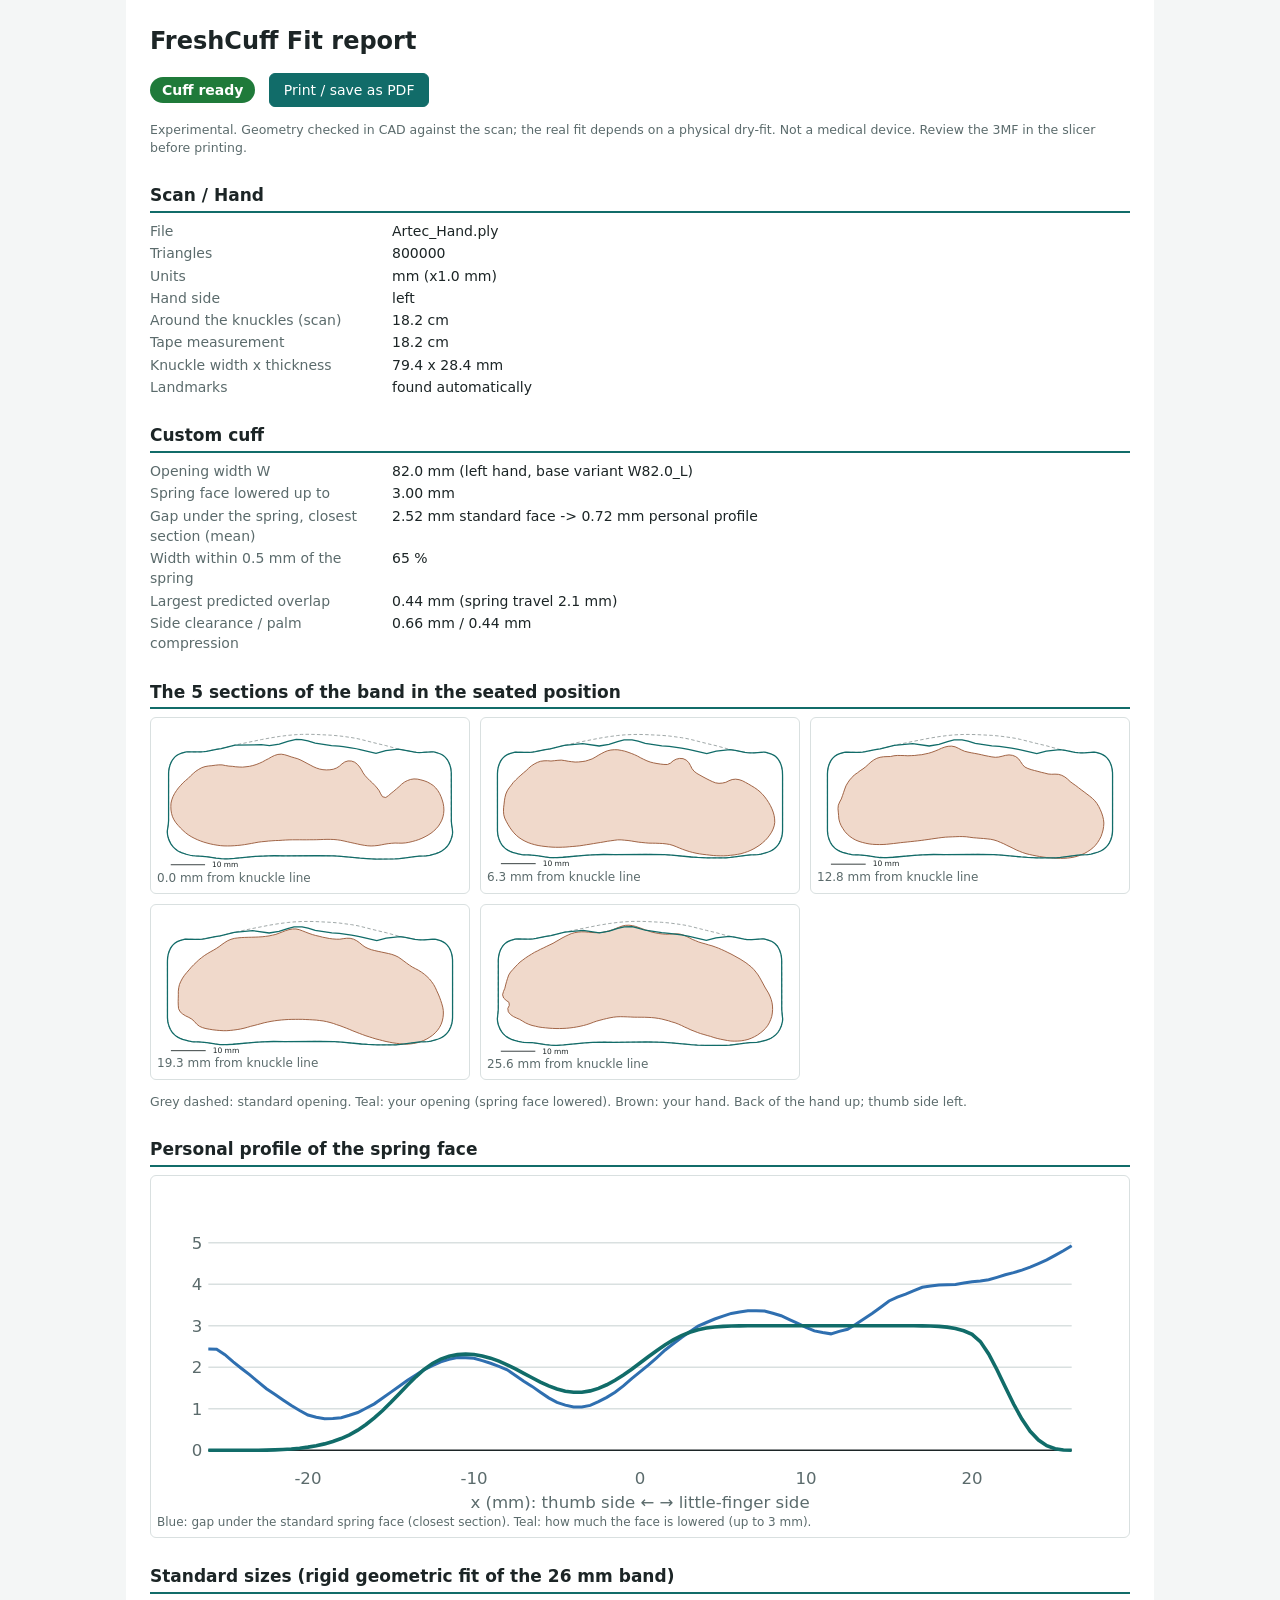
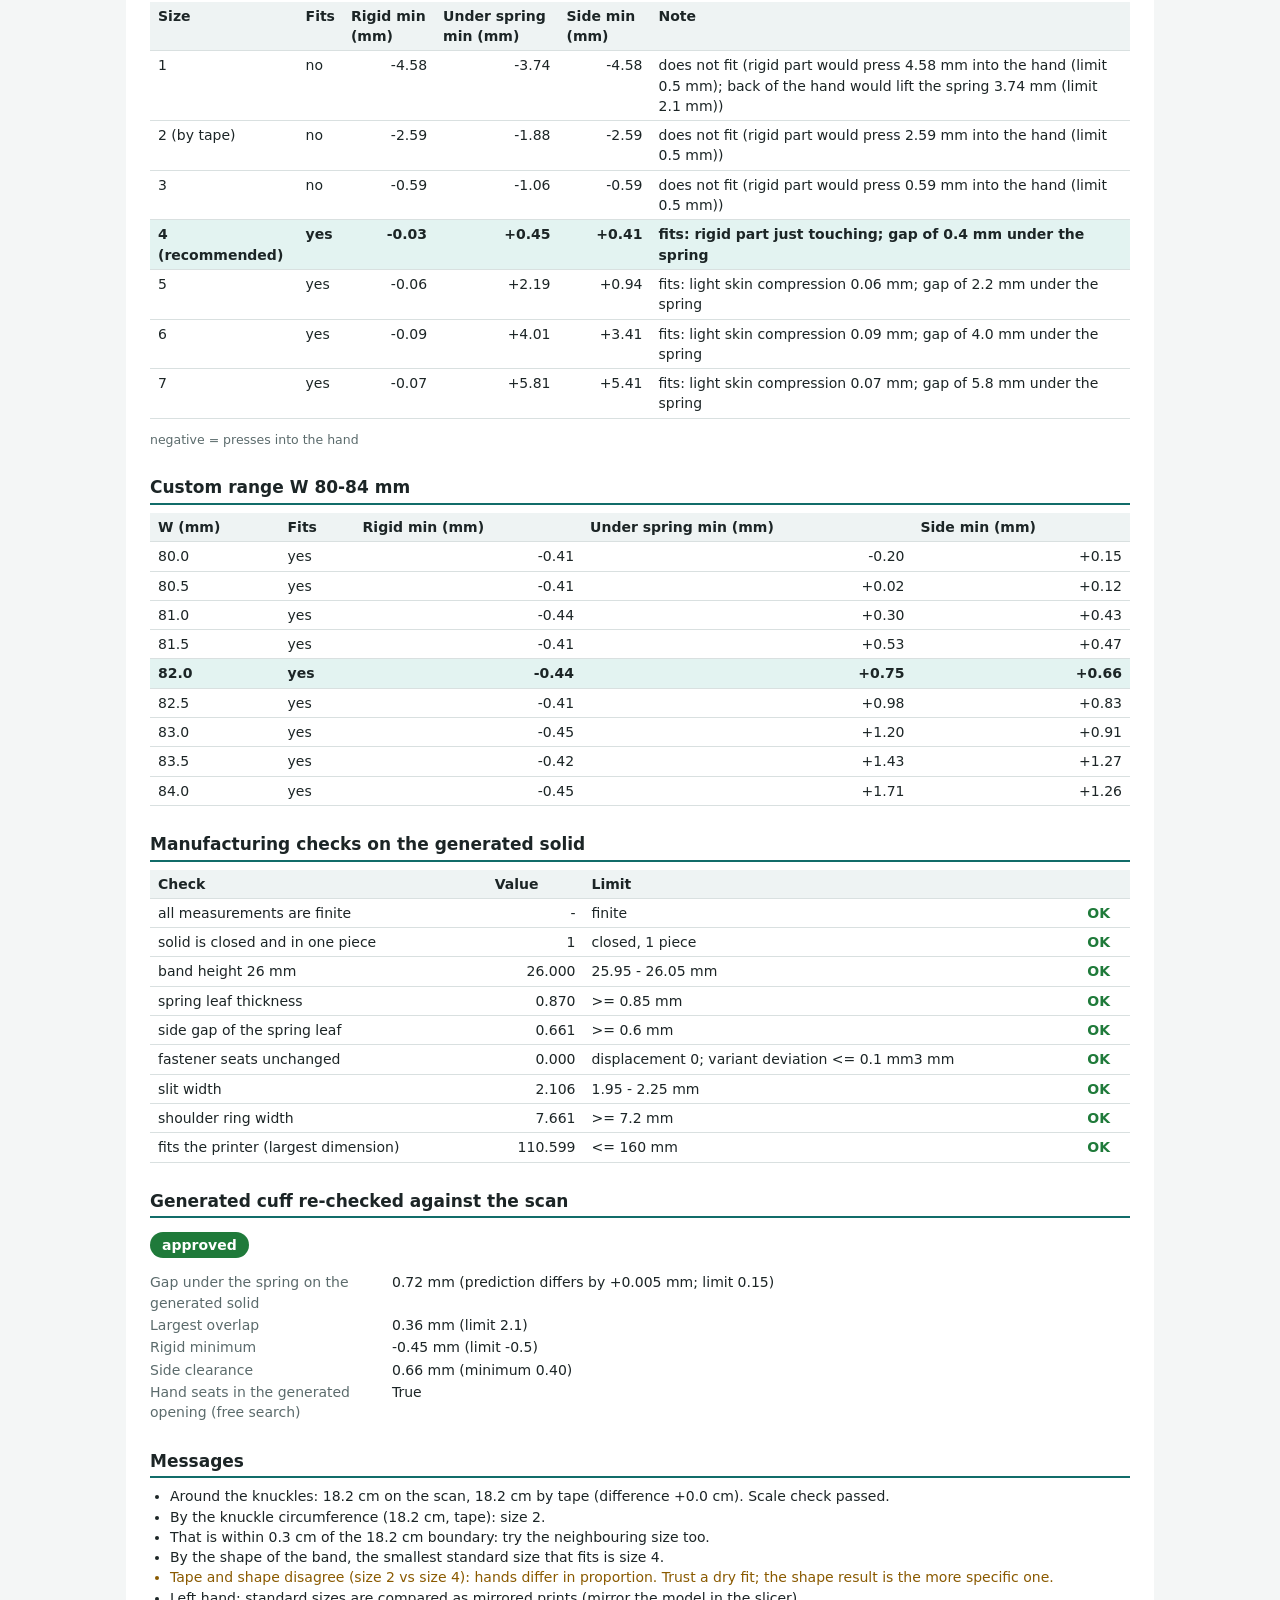
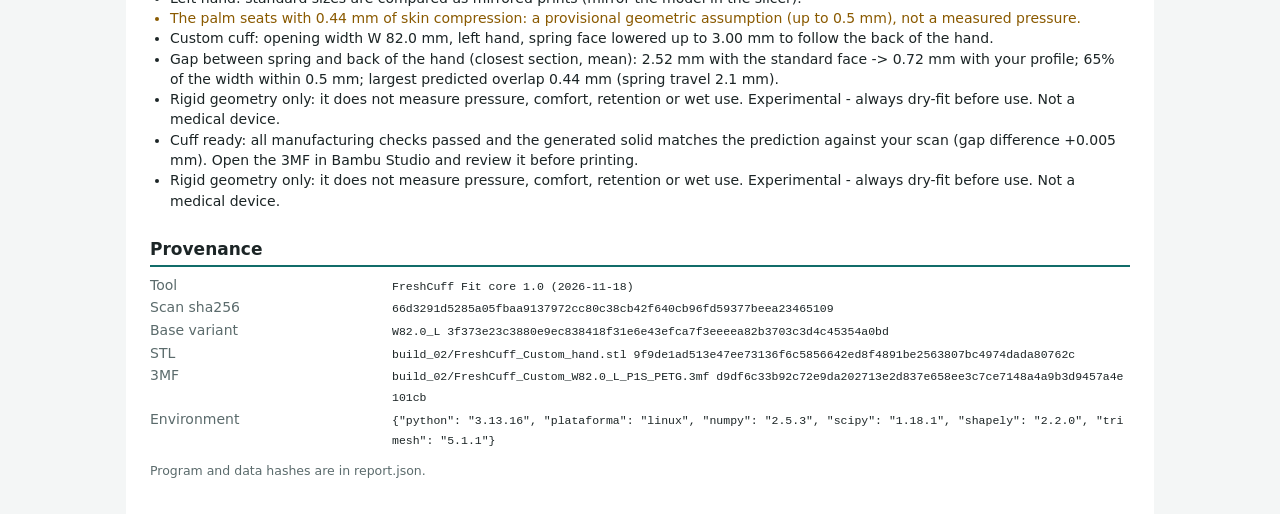
==== tests/fixtures/artec/report.html @ 0eccc677 "FreshCuff Fit: scan-to-custom-cuff web app, core, CAD, docs Co-Authored-By: Claude Opus 5.5 <noreply" ====
<!doctype html><html lang="en"><head><meta charset="utf-8"><meta name="viewport" content="width=device-width,initial-scale=1"><title>FreshCuff Fit report</title><style>
body{font:14px/1.45 system-ui,-apple-system,'Segoe UI',Roboto,Arial,sans-serif;color:#1c2526;margin:0;background:#f4f6f6}
main{max-width:980px;margin:0 auto;padding:24px;background:#fff}
h1{font-size:24px;margin:0 0 4px} h2{font-size:17px;margin:26px 0 8px;border-bottom:2px solid #116c69;padding-bottom:3px}
.badge{display:inline-block;padding:3px 12px;border-radius:14px;color:#fff;font-weight:600}
.ok{background:#1f7a3a}.bad{background:#b3261e} .muted{color:#5b6b6c;font-size:12.5px}
table{border-collapse:collapse;width:100%;margin:6px 0} th,td{border-bottom:1px solid #d9e0e0;padding:4px 8px;text-align:left;vertical-align:top}
th{background:#eef3f3;font-weight:600} td.n{text-align:right;font-variant-numeric:tabular-nums}
tr.rec td{background:#e3f3f1;font-weight:600} .grid{display:grid;grid-template-columns:repeat(auto-fit,minmax(290px,1fr));gap:10px}
figure{margin:0;border:1px solid #d9e0e0;border-radius:6px;padding:6px} figcaption{font-size:12px;color:#5b6b6c}
svg{width:100%;height:auto;display:block} code{font-size:11.5px;word-break:break-all}
.kv{display:grid;grid-template-columns:230px 1fr;gap:2px 12px} .kv div:nth-child(odd){color:#5b6b6c}
ul{margin:4px 0;padding-left:20px} li.warn{color:#8a5a00} li.error{color:#b3261e}
button{font:inherit;padding:6px 14px;border:1px solid #116c69;background:#116c69;color:#fff;border-radius:6px;cursor:pointer}
@media print{body{background:#fff}main{padding:0;max-width:none}button{display:none}h2{break-after:avoid}figure,table{break-inside:avoid}}
</style></head><body><main><h1>FreshCuff Fit report</h1><p><span class="badge ok">Cuff ready</span> &nbsp; <button onclick="window.print()">Print / save as PDF</button></p><p class="muted">Experimental. Geometry checked in CAD against the scan; the real fit depends on a physical dry-fit. Not a medical device. Review the 3MF in the slicer before printing.</p><h2>Scan / Hand</h2><div class="kv"><div>File</div><div>Artec_Hand.ply</div><div>Triangles</div><div>800000</div><div>Units</div><div>mm (x1.0 mm)</div><div>Hand side</div><div>left</div><div>Around the knuckles (scan)</div><div>18.2 cm</div><div>Tape measurement</div><div>18.2 cm</div><div>Knuckle width x thickness</div><div>79.4 x 28.4 mm</div><div>Landmarks</div><div>found automatically</div></div><h2>Custom cuff</h2><div class="kv"><div>Opening width W</div><div>82.0 mm (left hand, base variant W82.0_L)</div><div>Spring face lowered up to</div><div>3.00 mm</div><div>Gap under the spring, closest section (mean)</div><div>2.52 mm standard face -&gt; 0.72 mm personal profile</div><div>Width within 0.5 mm of the spring</div><div>65 %</div><div>Largest predicted overlap</div><div>0.44 mm (spring travel 2.1 mm)</div><div>Side clearance / palm compression</div><div>0.66 mm / 0.44 mm</div></div><h2>The 5 sections of the band in the seated position</h2><div class="grid"><figure><svg viewBox="0 0 535 254" role="img" aria-label="section 0.0 mm"><path d="M318.91,73.82 L313.80,76.97 L308.19,79.10 L302.23,80.03 L296.21,80.27 L290.20,79.88 L284.29,78.77 L278.57,76.89 L273.05,74.50 L267.72,71.68 L262.40,68.86 L257.10,66.01 L251.74,63.26 L246.23,60.86 L240.46,59.16 L234.67,57.50 L229.01,55.52 L223.25,53.77 L217.34,52.76 L211.34,53.17 L205.59,54.97 L200.18,57.59 L194.97,60.60 L189.60,63.33 L184.35,66.26 L178.87,68.78 L173.26,70.94 L167.49,72.68 L161.62,74.02 L155.64,74.75 L149.65,75.42 L143.64,75.24 L137.63,74.81 L131.67,73.99 L125.65,73.61 L119.71,72.65 L113.81,71.48 L107.80,71.45 L101.83,72.07 L95.89,72.89 L89.89,73.43 L83.97,74.50 L78.25,76.38 L72.97,79.27 L67.93,82.56 L63.36,86.48 L58.89,90.52 L54.76,94.90 L50.08,98.68 L45.63,102.74 L41.55,107.17 L37.54,111.66 L33.94,116.50 L30.69,121.57 L27.96,126.94 L25.89,132.59 L24.44,138.43 L24.17,144.45 L24.44,150.47 L25.43,156.41 L27.16,162.18 L29.71,167.63 L33.01,172.67 L36.91,177.27 L40.98,181.72 L45.25,185.96 L49.74,189.98 L54.53,193.64 L59.63,196.85 L64.94,199.70 L70.40,202.25 L75.99,204.50 L81.67,206.51 L87.47,208.16 L93.31,209.66 L99.20,210.90 L105.14,211.92 L111.12,212.71 L117.13,213.16 L123.16,213.25 L129.18,213.17 L135.20,212.81 L141.20,212.34 L147.20,211.75 L153.17,210.91 L159.11,209.92 L165.05,208.88 L170.97,207.77 L176.89,206.66 L182.87,205.90 L188.87,205.33 L194.86,204.69 L200.87,204.24 L206.87,203.79 L212.90,203.65 L218.91,203.26 L224.93,202.91 L230.95,202.63 L236.97,202.48 L242.99,202.49 L249.02,202.46 L255.05,202.52 L261.08,202.51 L267.10,202.43 L273.13,202.43 L279.15,202.31 L285.17,202.11 L291.20,201.89 L297.22,201.69 L303.25,201.76 L309.27,201.97 L315.26,202.55 L321.23,203.41 L327.13,204.62 L333.01,205.99 L338.89,207.28 L344.78,208.58 L350.66,209.87 L356.56,211.11 L362.49,212.17 L368.46,212.99 L374.48,213.27 L380.50,212.97 L386.49,212.35 L392.43,211.32 L398.34,210.15 L404.29,209.21 L410.27,208.59 L416.27,208.18 L422.29,208.32 L428.31,208.37 L434.32,207.92 L440.26,206.93 L446.13,205.55 L451.94,203.95 L457.67,202.07 L463.24,199.78 L468.67,197.17 L473.93,194.25 L479.03,191.03 L483.73,187.27 L488.09,183.12 L492.04,178.57 L495.25,173.48 L498.02,168.13 L499.96,162.42 L501.16,156.52 L501.65,150.51 L501.31,144.50 L500.35,138.55 L498.67,132.76 L496.65,127.09 L494.17,121.60 L491.05,116.45 L487.33,111.72 L482.98,107.56 L477.95,104.25 L472.67,101.36 L467.03,99.23 L461.23,97.62 L455.35,96.34 L449.33,96.02 L443.40,96.91 L437.74,98.95 L432.43,101.73 L427.63,105.37 L423.28,109.54 L418.69,113.45 L414.11,117.37 L409.40,121.12 L404.89,125.10 L399.98,128.54 L394.33,127.21 L391.17,122.16 L388.53,116.75 L384.90,111.94 L380.95,107.40 L376.72,103.10 L372.26,99.07 L368.02,94.78 L363.92,90.38 L360.41,85.48 L357.56,80.18 L354.25,75.15 L350.38,70.54 L345.67,66.80 L340.03,64.76 L334.04,64.54 L328.32,66.35 L323.38,69.77 Z" fill="#f0d9cb" stroke="#9a5a3a" stroke-width="1.6"/><path d="M20.22,200.66 L21.64,204.38 L24.03,209.07 L26.20,212.32 L28.60,215.27 L32.23,218.74 L35.97,221.50 L39.90,223.72 L44.02,225.50 L51.02,227.73 L57.82,229.51 L62.38,230.35 L66.93,230.76 L73.39,230.92 L79.60,231.32 L89.05,232.40 L103.03,234.46 L112.04,235.52 L118.23,235.85 L124.50,235.75 L135.28,235.01 L171.83,231.65 L184.96,230.84 L204.71,230.31 L223.25,230.56 L280.45,229.99 L309.10,230.53 L321.83,231.46 L355.61,234.58 L366.39,235.32 L382.64,236.08 L415.72,236.02 L423.68,235.44 L431.31,234.52 L450.70,231.80 L458.47,231.08 L470.44,230.59 L476.95,229.52 L487.66,226.61 L493.33,224.47 L497.95,222.05 L502.58,218.74 L506.78,214.63 L508.36,212.69 L510.77,209.08 L513.57,203.45 L515.77,196.72 L516.65,192.17 L516.83,188.87 L516.39,183.87 L515.23,176.65 L514.63,170.00 L514.55,85.09 L513.88,78.92 L513.20,75.66 L512.02,71.60 L510.11,66.91 L507.82,62.84 L506.09,60.48 L504.25,58.36 L500.59,55.22 L496.80,52.96 L492.23,51.11 L487.14,49.63 L484.11,48.88 L480.54,48.60 L464.17,49.69 L458.45,49.84 L453.53,49.57 L448.57,48.88 L431.71,45.49 L422.05,43.88 L399.94,37.71 L382.97,33.71 L355.09,26.66 L348.77,25.27 L339.28,23.60 L325.46,21.67 L318.07,20.76 L305.15,19.63 L276.53,18.24 L263.84,18.00 L252.67,18.18 L243.24,18.62 L228.62,19.88 L213.79,21.80 L196.57,24.61 L182.39,27.27 L136.42,36.80 L112.21,42.94 L103.79,44.24 L86.62,47.73 L81.74,48.44 L76.41,48.83 L70.29,48.93 L53.41,48.59 L51.40,48.76 L49.45,49.18 L42.97,50.98 L38.24,52.85 L34.24,55.21 L30.97,57.95 L27.46,62.15 L25.07,66.19 L22.78,71.63 L21.21,77.45 L20.57,81.41 L20.23,86.30 L20.21,169.27 L19.65,176.23 L18.16,185.93 L18.00,188.80 L18.38,193.69 L19.01,196.55 L20.22,200.66 Z" fill="none" stroke="#8a9494" stroke-width="1.4" stroke-dasharray="6 4"/><path d="M20.22,200.66 L19.01,196.55 L18.38,193.69 L18.00,188.80 L18.16,185.93 L19.65,176.23 L20.21,169.27 L20.23,86.30 L20.57,81.41 L21.21,77.45 L22.78,71.63 L25.07,66.19 L27.46,62.15 L30.97,57.95 L34.24,55.21 L38.24,52.85 L42.97,50.98 L49.45,49.18 L51.40,48.76 L53.41,48.59 L70.29,48.93 L76.41,48.83 L81.74,48.44 L86.62,47.73 L103.79,44.24 L112.21,42.94 L136.42,36.87 L182.39,36.28 L196.57,37.94 L213.79,35.06 L228.62,30.32 L243.24,27.01 L252.67,27.18 L263.84,29.56 L276.53,33.49 L305.15,37.62 L318.07,38.76 L325.46,39.67 L339.28,41.60 L348.77,43.27 L355.09,44.66 L382.97,51.14 L399.94,46.42 L422.05,43.91 L431.71,45.49 L448.57,48.88 L453.53,49.57 L458.45,49.84 L464.17,49.69 L480.54,48.60 L484.11,48.88 L487.14,49.63 L492.23,51.11 L496.80,52.96 L500.59,55.22 L504.25,58.36 L506.09,60.48 L507.82,62.84 L510.11,66.91 L512.02,71.60 L513.20,75.66 L513.88,78.92 L514.55,85.09 L514.63,170.00 L515.23,176.65 L516.39,183.87 L516.83,188.87 L516.65,192.17 L515.77,196.72 L513.57,203.45 L510.77,209.08 L508.36,212.69 L506.78,214.63 L502.58,218.74 L497.95,222.05 L493.33,224.47 L487.66,226.61 L476.95,229.52 L470.44,230.59 L458.47,231.08 L450.70,231.80 L431.31,234.52 L423.68,235.44 L415.72,236.02 L382.64,236.08 L366.39,235.32 L355.61,234.58 L321.83,231.46 L309.10,230.53 L280.45,229.99 L223.25,230.56 L204.71,230.31 L184.96,230.84 L171.83,231.65 L135.28,235.01 L124.50,235.75 L118.23,235.85 L112.04,235.52 L103.03,234.46 L89.05,232.40 L79.60,231.32 L73.39,230.92 L66.93,230.76 L62.38,230.35 L57.82,229.51 L51.02,227.73 L44.02,225.50 L39.90,223.72 L35.97,221.50 L32.23,218.74 L28.60,215.27 L26.20,212.32 L24.03,209.07 L21.64,204.38 L20.22,200.66 Z" fill="none" stroke="#116c69" stroke-width="2.2"/><line x1="24.0" y1="246.1" x2="84.0" y2="246.1" stroke="#1c2526" stroke-width="1.5"/><text x="96.0" y="250.1" font-size="13" fill="#1c2526">10 mm</text></svg><figcaption>0.0 mm from knuckle line</figcaption></figure><figure><svg viewBox="0 0 528 249" role="img" aria-label="section 6.3 mm"><path d="M287.47,67.09 L281.64,65.65 L276.01,63.56 L270.56,61.05 L265.17,58.38 L259.91,55.48 L254.47,52.91 L248.90,50.69 L243.26,48.65 L237.55,46.82 L231.67,45.53 L225.74,44.51 L219.74,44.36 L213.75,44.87 L207.89,46.19 L202.34,48.47 L197.02,51.26 L191.77,54.17 L186.67,57.31 L181.40,60.22 L175.73,62.15 L170.00,63.98 L164.06,64.87 L158.10,65.48 L152.09,65.66 L146.11,65.06 L140.16,64.26 L134.24,63.18 L128.31,62.30 L122.32,62.66 L116.35,63.30 L110.37,63.91 L104.39,63.40 L98.40,63.55 L92.44,64.30 L86.80,66.31 L81.48,69.07 L76.42,72.32 L71.87,76.25 L67.58,80.45 L62.96,84.30 L58.44,88.26 L53.93,92.24 L49.67,96.47 L45.43,100.73 L41.88,105.57 L38.15,110.27 L34.91,115.34 L32.51,120.85 L31.01,126.65 L30.04,132.59 L29.39,138.56 L28.64,144.52 L28.45,150.53 L28.91,156.52 L30.52,162.29 L33.11,167.72 L35.99,173.00 L39.12,178.13 L42.57,183.06 L46.34,187.74 L50.53,192.06 L55.15,195.90 L60.15,199.25 L65.42,202.13 L70.90,204.62 L76.57,206.63 L82.34,208.31 L88.20,209.66 L94.14,210.62 L100.10,211.36 L106.09,211.99 L112.09,212.47 L118.09,212.72 L124.10,212.74 L130.12,212.59 L136.13,212.36 L142.12,211.81 L148.11,211.32 L154.10,210.82 L160.08,210.18 L166.03,209.27 L171.96,208.30 L177.91,207.39 L183.83,206.35 L189.77,205.40 L195.71,204.47 L201.64,203.48 L207.55,202.38 L213.51,201.55 L219.46,200.72 L225.42,199.93 L231.43,199.94 L237.41,200.50 L243.40,201.04 L249.35,201.93 L255.28,202.88 L261.22,203.84 L267.20,204.44 L273.18,205.07 L279.16,205.58 L285.18,205.67 L291.19,205.74 L297.20,205.98 L303.20,206.24 L309.18,206.92 L315.11,207.85 L320.88,209.52 L326.49,211.70 L332.03,214.03 L337.62,216.25 L343.29,218.25 L349.01,220.09 L354.82,221.65 L360.68,222.98 L366.61,224.02 L372.55,224.94 L378.53,225.61 L384.50,226.32 L390.48,226.93 L396.49,227.33 L402.50,227.49 L408.51,227.53 L414.52,227.21 L420.49,226.55 L426.47,225.96 L432.40,224.94 L438.31,223.83 L444.05,222.07 L449.75,220.18 L455.30,217.84 L460.66,215.13 L465.83,212.05 L470.87,208.78 L475.53,204.99 L480.02,200.99 L484.11,196.58 L487.73,191.78 L491.00,186.74 L493.63,181.34 L495.58,175.66 L496.53,169.72 L496.31,163.73 L495.44,157.78 L493.84,152.00 L491.68,146.39 L489.13,140.94 L486.14,135.72 L482.87,130.67 L479.32,125.82 L475.40,121.27 L471.12,117.04 L466.50,113.19 L461.56,109.77 L456.41,106.65 L451.22,103.61 L445.97,100.69 L440.63,97.90 L434.94,96.02 L428.99,95.19 L423.03,95.85 L417.40,97.94 L412.03,100.65 L406.16,101.93 L400.30,102.40 L394.37,101.52 L388.77,99.34 L383.34,96.76 L377.99,94.03 L372.68,91.19 L367.43,88.27 L362.22,85.29 L357.46,81.66 L353.71,76.99 L351.06,71.61 L348.06,66.40 L343.70,62.30 L338.27,59.76 L332.31,59.39 L326.48,60.73 L321.19,63.53 L316.68,67.49 L311.27,69.89 L305.26,69.79 L299.30,69.12 L293.36,68.23 Z" fill="#f0d9cb" stroke="#9a5a3a" stroke-width="1.6"/><path d="M449.06,49.43 L455.03,49.84 L460.84,49.69 L472.86,48.77 L478.12,48.62 L481.48,49.07 L488.27,50.99 L491.45,52.18 L495.25,54.17 L497.59,55.82 L499.85,57.86 L502.25,60.66 L504.46,64.03 L505.59,66.17 L507.48,70.79 L508.62,74.71 L509.73,81.04 L510.00,89.08 L510.00,182.21 L509.92,185.77 L509.50,189.95 L508.70,194.08 L506.84,200.05 L504.21,205.54 L501.92,209.02 L498.59,212.83 L494.26,216.40 L490.49,218.66 L485.37,220.90 L480.32,222.52 L472.87,224.48 L469.93,225.07 L466.72,225.50 L454.80,225.98 L446.83,226.73 L427.51,229.44 L420.13,230.33 L412.25,230.92 L379.38,230.98 L363.22,230.23 L352.50,229.49 L318.78,226.37 L305.88,225.44 L277.14,224.89 L219.88,225.46 L201.08,225.21 L181.34,225.75 L168.08,226.56 L131.38,229.94 L120.67,230.66 L114.55,230.75 L108.49,230.39 L99.84,229.36 L86.04,227.32 L76.53,226.24 L71.36,225.88 L63.20,225.65 L60.00,225.35 L53.93,224.19 L44.17,221.44 L39.94,219.82 L36.53,218.14 L33.34,216.13 L30.40,213.76 L27.73,211.06 L25.36,208.03 L22.96,204.05 L20.93,199.45 L19.30,194.03 L18.67,190.98 L18.04,184.87 L18.00,86.10 L18.33,80.54 L19.33,74.93 L20.98,69.50 L23.27,64.50 L25.13,61.50 L27.26,58.82 L30.59,55.68 L34.98,52.91 L39.27,51.14 L46.79,49.02 L48.72,48.68 L66.83,48.92 L73.02,48.83 L78.44,48.44 L83.41,47.71 L100.53,44.23 L109.01,42.92 L133.27,36.77 L165.10,30.13 L193.50,24.57 L210.49,21.79 L225.32,19.87 L236.46,18.83 L250.29,18.14 L260.69,18.00 L272.99,18.23 L301.65,19.63 L314.54,20.75 L335.69,23.59 L345.11,25.24 L351.38,26.63 L379.30,33.68 L395.57,37.50 L419.12,44.03 L428.32,45.51 L445.01,48.86 L449.06,49.43 Z" fill="none" stroke="#8a9494" stroke-width="1.4" stroke-dasharray="6 4"/><path d="M449.06,49.43 L455.03,49.84 L460.84,49.69 L472.86,48.77 L478.12,48.62 L481.48,49.07 L488.27,50.99 L491.45,52.18 L495.25,54.17 L497.59,55.82 L499.85,57.86 L502.25,60.66 L504.46,64.03 L505.59,66.17 L507.48,70.79 L508.62,74.71 L509.73,81.04 L510.00,89.08 L510.00,182.21 L509.92,185.77 L509.50,189.95 L508.70,194.08 L506.84,200.05 L504.21,205.54 L501.92,209.02 L498.59,212.83 L494.26,216.40 L490.49,218.66 L485.37,220.90 L480.32,222.52 L472.87,224.48 L469.93,225.07 L466.72,225.50 L454.80,225.98 L446.83,226.73 L427.51,229.44 L420.13,230.33 L412.25,230.92 L379.38,230.98 L363.22,230.23 L352.50,229.49 L318.78,226.37 L305.88,225.44 L277.14,224.89 L219.88,225.46 L201.08,225.21 L181.34,225.75 L168.08,226.56 L131.38,229.94 L120.67,230.66 L114.55,230.75 L108.49,230.39 L99.84,229.36 L86.04,227.32 L76.53,226.24 L71.36,225.88 L63.20,225.65 L60.00,225.35 L53.93,224.19 L44.17,221.44 L39.94,219.82 L36.53,218.14 L33.34,216.13 L30.40,213.76 L27.73,211.06 L25.36,208.03 L22.96,204.05 L20.93,199.45 L19.30,194.03 L18.67,190.98 L18.04,184.87 L18.00,86.10 L18.33,80.54 L19.33,74.93 L20.98,69.50 L23.27,64.50 L25.13,61.50 L27.26,58.82 L30.59,55.68 L34.98,52.91 L39.27,51.14 L46.79,49.02 L48.72,48.68 L66.83,48.92 L73.02,48.83 L78.44,48.44 L83.41,47.71 L100.53,44.23 L109.01,42.92 L133.27,36.85 L165.10,33.88 L193.50,37.94 L210.49,35.04 L225.32,30.29 L236.46,27.43 L250.29,27.32 L260.69,29.63 L272.99,33.44 L301.65,37.62 L314.54,38.75 L335.69,41.59 L345.11,43.24 L351.38,44.63 L379.30,51.14 L395.57,47.00 L419.12,44.04 L428.32,45.51 L445.01,48.86 L449.06,49.43 Z" fill="none" stroke="#116c69" stroke-width="2.2"/><line x1="24.0" y1="241.0" x2="84.0" y2="241.0" stroke="#1c2526" stroke-width="1.5"/><text x="96.0" y="245.0" font-size="13" fill="#1c2526">10 mm</text></svg><figcaption>6.3 mm from knuckle line</figcaption></figure><figure><svg viewBox="0 0 528 250" role="img" aria-label="section 12.8 mm"><path d="M108.88,57.44 L114.80,56.54 L120.82,56.26 L126.83,56.11 L132.70,54.83 L138.69,54.26 L144.70,54.34 L150.72,54.49 L156.73,54.84 L162.74,54.57 L168.75,54.28 L174.71,53.48 L180.71,52.99 L186.58,51.71 L192.47,50.48 L198.23,48.73 L203.86,46.63 L209.41,44.35 L214.88,41.85 L220.54,39.82 L226.40,38.47 L232.40,38.20 L238.30,39.36 L243.78,41.82 L249.14,44.55 L254.63,47.02 L260.47,48.46 L266.35,49.69 L272.27,50.77 L278.19,51.86 L284.08,53.10 L289.93,54.50 L295.84,55.63 L301.74,56.75 L307.71,57.46 L313.67,56.95 L319.52,55.61 L325.34,54.10 L331.30,53.32 L337.26,54.08 L342.86,56.23 L347.63,59.87 L351.17,64.72 L354.44,69.77 L358.48,74.16 L363.89,76.77 L369.59,78.71 L375.40,80.27 L381.23,81.76 L387.03,83.36 L392.90,84.70 L398.68,86.23 L404.67,86.72 L410.66,86.55 L416.65,86.87 L422.38,88.56 L427.69,91.39 L432.43,95.08 L436.78,99.23 L441.58,102.86 L446.53,106.28 L451.31,109.93 L456.05,113.62 L460.91,117.17 L465.70,120.81 L470.48,124.46 L475.12,128.30 L479.41,132.49 L483.09,137.24 L486.20,142.40 L488.83,147.81 L491.15,153.36 L493.01,159.08 L494.36,164.95 L495.01,170.92 L494.58,176.92 L493.63,182.86 L492.02,188.65 L490.04,194.33 L487.21,199.64 L484.03,204.74 L480.30,209.47 L476.07,213.74 L471.31,217.42 L466.26,220.69 L460.97,223.55 L455.44,225.92 L449.80,228.01 L443.98,229.55 L438.06,230.63 L432.10,231.41 L426.09,231.80 L420.08,231.88 L414.07,231.68 L408.05,231.41 L402.05,231.01 L396.07,230.44 L390.10,229.64 L384.16,228.69 L378.25,227.60 L372.34,226.46 L366.47,225.16 L360.63,223.70 L354.92,221.83 L349.32,219.63 L343.79,217.28 L338.41,214.58 L333.00,211.94 L327.55,209.39 L322.21,206.62 L316.66,204.31 L311.11,201.97 L305.38,200.14 L299.50,198.89 L293.53,198.23 L287.54,197.62 L281.54,197.20 L275.54,196.70 L269.54,196.21 L263.58,195.44 L257.63,194.60 L251.62,194.29 L245.60,194.22 L239.59,194.48 L233.58,194.71 L227.57,194.95 L221.56,195.27 L215.57,195.91 L209.61,196.71 L203.65,197.52 L197.69,198.38 L191.73,199.26 L185.77,200.07 L179.81,200.92 L173.84,201.65 L167.85,202.30 L161.87,202.94 L155.89,203.59 L149.89,204.17 L143.91,204.83 L137.94,205.59 L131.96,206.27 L125.98,206.94 L120.00,207.59 L113.99,207.96 L107.98,208.07 L101.96,207.94 L95.95,207.64 L89.98,206.92 L84.07,205.76 L78.22,204.33 L72.47,202.58 L66.88,200.35 L61.61,197.45 L56.66,194.02 L52.16,190.04 L48.09,185.61 L44.74,180.62 L41.66,175.45 L39.28,169.93 L37.76,164.11 L37.25,158.12 L36.73,152.12 L36.20,146.14 L36.81,140.17 L39.08,134.61 L41.95,129.32 L43.97,123.67 L45.92,117.98 L47.85,112.28 L49.97,106.66 L53.02,101.48 L56.41,96.52 L60.47,92.07 L64.60,87.72 L69.60,84.38 L74.34,80.69 L79.37,77.39 L84.14,73.73 L88.54,69.66 L93.01,65.64 L97.85,62.08 L103.15,59.25 Z" fill="#f0d9cb" stroke="#9a5a3a" stroke-width="1.6"/><path d="M450.01,49.57 L445.01,48.86 L428.32,45.51 L419.12,44.03 L395.57,37.50 L379.30,33.68 L351.38,26.63 L345.11,25.24 L335.69,23.59 L314.54,20.75 L301.65,19.63 L272.99,18.23 L260.69,18.00 L250.29,18.14 L236.46,18.83 L225.32,19.87 L210.49,21.79 L193.50,24.57 L165.10,30.13 L133.27,36.77 L109.01,42.92 L100.53,44.23 L83.41,47.71 L78.44,48.44 L73.02,48.83 L66.83,48.92 L48.72,48.68 L46.79,49.02 L39.27,51.14 L34.98,52.91 L30.59,55.68 L27.26,58.82 L25.13,61.50 L23.27,64.50 L20.98,69.50 L19.33,74.93 L18.33,80.54 L18.00,86.10 L18.04,184.87 L18.67,190.98 L19.30,194.03 L20.93,199.45 L22.96,204.05 L25.36,208.03 L27.73,211.06 L30.40,213.76 L33.34,216.13 L36.53,218.14 L39.94,219.82 L44.17,221.44 L53.93,224.19 L60.00,225.35 L63.20,225.65 L71.36,225.88 L76.53,226.24 L86.04,227.32 L99.84,229.36 L108.49,230.39 L114.55,230.75 L120.67,230.66 L131.38,229.94 L168.08,226.56 L181.34,225.75 L201.08,225.21 L219.88,225.46 L277.14,224.89 L305.88,225.44 L318.78,226.37 L352.50,229.49 L363.22,230.23 L379.38,230.98 L412.25,230.92 L420.13,230.33 L427.51,229.44 L446.83,226.73 L454.80,225.98 L466.72,225.50 L469.93,225.07 L472.87,224.48 L480.32,222.52 L485.37,220.90 L490.49,218.66 L494.26,216.40 L498.59,212.83 L501.92,209.02 L504.21,205.54 L506.84,200.05 L508.70,194.08 L509.50,189.95 L509.92,185.77 L510.00,182.21 L510.00,89.08 L509.95,83.93 L509.29,77.90 L508.09,72.73 L506.60,68.44 L505.59,66.17 L503.35,62.20 L501.09,59.21 L498.68,56.75 L496.43,54.96 L492.76,52.78 L490.11,51.64 L486.14,50.33 L481.48,49.07 L478.12,48.62 L472.86,48.77 L460.84,49.69 L455.03,49.84 L450.01,49.57 Z" fill="none" stroke="#8a9494" stroke-width="1.4" stroke-dasharray="6 4"/><path d="M450.01,49.57 L455.03,49.84 L460.84,49.69 L472.86,48.77 L478.12,48.62 L481.48,49.07 L486.14,50.33 L490.11,51.64 L492.76,52.78 L496.43,54.96 L498.68,56.75 L501.09,59.21 L503.35,62.20 L505.59,66.17 L506.60,68.44 L508.09,72.73 L509.29,77.90 L509.95,83.93 L510.00,89.08 L510.00,182.21 L509.92,185.77 L509.50,189.95 L508.70,194.08 L506.84,200.05 L504.21,205.54 L501.92,209.02 L498.59,212.83 L494.26,216.40 L490.49,218.66 L485.37,220.90 L480.32,222.52 L472.87,224.48 L469.93,225.07 L466.72,225.50 L454.80,225.98 L446.83,226.73 L427.51,229.44 L420.13,230.33 L412.25,230.92 L379.38,230.98 L363.22,230.23 L352.50,229.49 L318.78,226.37 L305.88,225.44 L277.14,224.89 L219.88,225.46 L201.08,225.21 L181.34,225.75 L168.08,226.56 L131.38,229.94 L120.67,230.66 L114.55,230.75 L108.49,230.39 L99.84,229.36 L86.04,227.32 L76.53,226.24 L71.36,225.88 L63.20,225.65 L60.00,225.35 L53.93,224.19 L44.17,221.44 L39.94,219.82 L36.53,218.14 L33.34,216.13 L30.40,213.76 L27.73,211.06 L25.36,208.03 L22.96,204.05 L20.93,199.45 L19.30,194.03 L18.67,190.98 L18.04,184.87 L18.00,86.10 L18.33,80.54 L19.33,74.93 L20.98,69.50 L23.27,64.50 L25.13,61.50 L27.26,58.82 L30.59,55.68 L34.98,52.91 L39.27,51.14 L46.79,49.02 L48.72,48.68 L66.83,48.92 L73.02,48.83 L78.44,48.44 L83.41,47.71 L100.53,44.23 L109.01,42.92 L133.27,36.85 L165.10,33.88 L193.50,37.94 L210.49,35.04 L225.32,30.29 L236.46,27.43 L250.29,27.32 L260.69,29.63 L272.99,33.44 L301.65,37.62 L314.54,38.75 L335.69,41.59 L345.11,43.24 L351.38,44.63 L379.30,51.14 L395.57,47.00 L419.12,44.04 L428.32,45.51 L445.01,48.86 L450.01,49.57 Z" fill="none" stroke="#116c69" stroke-width="2.2"/><line x1="24.0" y1="241.9" x2="84.0" y2="241.9" stroke="#1c2526" stroke-width="1.5"/><text x="96.0" y="245.9" font-size="13" fill="#1c2526">10 mm</text></svg><figcaption>12.8 mm from knuckle line</figcaption></figure><figure><svg viewBox="0 0 528 249" role="img" aria-label="section 19.3 mm"><path d="M343.61,209.03 L349.22,211.22 L354.87,213.32 L360.52,215.39 L366.27,217.17 L372.01,219.00 L377.75,220.78 L383.60,222.22 L389.41,223.75 L395.25,225.21 L401.15,226.37 L407.06,227.53 L413.02,228.37 L418.99,229.07 L424.98,229.65 L431.00,229.76 L437.00,229.40 L442.95,228.57 L448.86,227.41 L454.60,225.62 L460.22,223.46 L465.62,220.83 L470.77,217.69 L475.69,214.25 L480.14,210.19 L484.16,205.72 L487.60,200.78 L490.32,195.42 L492.29,189.74 L493.55,183.85 L494.15,177.86 L494.02,171.85 L493.08,165.91 L491.47,160.11 L489.61,154.39 L487.57,148.72 L485.27,143.16 L482.71,137.71 L480.28,132.20 L477.36,126.94 L473.92,122.00 L470.16,117.31 L465.88,113.08 L461.35,109.12 L456.47,105.58 L451.38,102.38 L446.08,99.56 L440.72,96.82 L435.70,93.52 L430.80,90.02 L425.99,86.41 L421.17,82.81 L416.18,79.45 L410.75,76.87 L405.10,74.83 L399.26,73.39 L393.39,72.12 L387.50,70.88 L381.61,69.64 L375.74,68.30 L369.93,66.77 L364.27,64.72 L358.86,62.09 L353.98,58.60 L349.39,54.70 L344.47,51.24 L339.08,48.58 L333.27,47.11 L327.26,47.00 L321.29,47.77 L315.34,48.67 L309.33,48.65 L303.32,48.17 L297.35,47.44 L291.46,46.25 L285.55,45.13 L279.73,43.59 L273.86,42.26 L268.07,40.63 L262.37,38.68 L256.75,36.53 L251.16,34.30 L245.51,32.23 L239.63,30.96 L233.63,31.02 L227.72,32.14 L221.95,33.88 L216.34,36.05 L210.73,38.21 L205.12,40.37 L199.24,41.68 L193.37,42.97 L187.41,43.79 L181.43,44.48 L175.43,44.83 L169.41,45.06 L163.40,45.26 L157.39,45.40 L151.38,45.59 L145.37,45.89 L139.37,46.45 L133.42,47.24 L127.63,48.87 L122.07,51.19 L116.96,54.36 L112.02,57.79 L107.23,61.43 L102.22,64.76 L97.04,67.81 L91.78,70.72 L86.60,73.78 L81.54,77.05 L76.74,80.66 L72.05,84.43 L67.71,88.60 L63.32,92.72 L59.14,97.05 L55.26,101.65 L51.29,106.18 L47.51,110.84 L44.10,115.80 L41.26,121.10 L38.81,126.59 L37.46,132.46 L36.76,138.43 L36.79,144.45 L36.66,150.47 L36.49,156.46 L36.70,162.47 L37.19,168.47 L39.85,173.84 L44.31,177.84 L49.43,181.00 L54.87,183.57 L60.05,186.59 L64.52,190.62 L68.48,195.16 L73.16,198.90 L78.68,201.29 L84.47,202.93 L90.40,204.01 L96.34,204.98 L102.31,205.68 L108.31,206.21 L114.32,206.56 L120.34,206.54 L126.34,206.08 L132.33,205.43 L138.29,204.60 L144.23,203.62 L150.10,202.28 L155.91,200.71 L161.68,199.00 L167.53,197.57 L173.35,196.04 L179.17,194.47 L184.97,192.89 L190.86,191.65 L196.76,190.46 L202.70,189.50 L208.67,188.71 L214.66,188.07 L220.66,187.57 L226.67,187.21 L232.69,187.03 L238.71,187.00 L244.73,186.95 L250.75,186.96 L256.76,187.27 L262.78,187.50 L268.78,187.90 L274.79,188.27 L280.77,189.01 L286.75,189.71 L292.64,190.90 L298.47,192.37 L304.25,194.05 L309.91,196.09 L315.64,197.93 L321.27,200.08 L326.89,202.23 L332.48,204.46 L338.01,206.84 Z" fill="#f0d9cb" stroke="#9a5a3a" stroke-width="1.6"/><path d="M450.01,49.57 L455.03,49.84 L460.84,49.69 L472.86,48.77 L478.12,48.62 L481.48,49.07 L486.14,50.33 L490.11,51.64 L492.76,52.78 L496.43,54.96 L498.68,56.75 L501.09,59.21 L503.35,62.20 L505.59,66.17 L506.60,68.44 L508.09,72.73 L509.29,77.90 L509.95,83.93 L510.00,89.08 L510.00,182.21 L509.92,185.77 L509.50,189.95 L508.70,194.08 L506.84,200.05 L504.21,205.54 L501.92,209.02 L498.59,212.83 L494.26,216.40 L490.49,218.66 L485.37,220.90 L480.32,222.52 L472.87,224.48 L469.93,225.07 L466.72,225.50 L454.80,225.98 L446.83,226.73 L427.51,229.44 L420.13,230.33 L412.25,230.92 L379.38,230.98 L363.22,230.23 L352.50,229.49 L318.78,226.37 L305.88,225.44 L277.14,224.89 L219.88,225.46 L201.08,225.21 L181.34,225.75 L168.08,226.56 L131.38,229.94 L120.67,230.66 L114.55,230.75 L108.49,230.39 L99.84,229.36 L86.04,227.32 L76.53,226.24 L71.36,225.88 L63.20,225.65 L60.00,225.35 L53.93,224.19 L44.17,221.44 L39.94,219.82 L36.53,218.14 L33.34,216.13 L30.40,213.76 L27.73,211.06 L25.36,208.03 L22.96,204.05 L20.93,199.45 L19.30,194.03 L18.67,190.98 L18.04,184.87 L18.00,86.10 L18.33,80.54 L19.33,74.93 L20.98,69.50 L23.27,64.50 L25.13,61.50 L27.26,58.82 L30.59,55.68 L34.98,52.91 L39.27,51.14 L46.79,49.02 L48.72,48.68 L66.83,48.92 L73.02,48.83 L78.44,48.44 L83.41,47.71 L100.53,44.23 L109.01,42.92 L133.27,36.77 L165.10,30.13 L193.50,24.57 L210.49,21.79 L225.32,19.87 L236.46,18.83 L250.29,18.14 L260.69,18.00 L272.99,18.23 L301.65,19.63 L314.54,20.75 L335.69,23.59 L345.11,25.24 L351.38,26.63 L379.30,33.68 L395.57,37.50 L419.12,44.03 L428.32,45.51 L445.01,48.86 L450.01,49.57 Z" fill="none" stroke="#8a9494" stroke-width="1.4" stroke-dasharray="6 4"/><path d="M450.01,49.57 L455.03,49.84 L460.84,49.69 L472.86,48.77 L478.12,48.62 L481.48,49.07 L486.14,50.33 L490.11,51.64 L492.76,52.78 L496.43,54.96 L498.68,56.75 L501.09,59.21 L503.35,62.20 L505.59,66.17 L506.60,68.44 L508.09,72.73 L509.29,77.90 L509.95,83.93 L510.00,89.08 L510.00,182.21 L509.92,185.77 L509.50,189.95 L508.70,194.08 L506.84,200.05 L504.21,205.54 L501.92,209.02 L498.59,212.83 L494.26,216.40 L490.49,218.66 L485.37,220.90 L480.32,222.52 L472.87,224.48 L469.93,225.07 L466.72,225.50 L454.80,225.98 L446.83,226.73 L427.51,229.44 L420.13,230.33 L412.25,230.92 L379.38,230.98 L363.22,230.23 L352.50,229.49 L318.78,226.37 L305.88,225.44 L277.14,224.89 L219.88,225.46 L201.08,225.21 L181.34,225.75 L168.08,226.56 L131.38,229.94 L120.67,230.66 L114.55,230.75 L108.49,230.39 L99.84,229.36 L86.04,227.32 L76.53,226.24 L71.36,225.88 L63.20,225.65 L60.00,225.35 L53.93,224.19 L44.17,221.44 L39.94,219.82 L36.53,218.14 L33.34,216.13 L30.40,213.76 L27.73,211.06 L25.36,208.03 L22.96,204.05 L20.93,199.45 L19.30,194.03 L18.67,190.98 L18.04,184.87 L18.00,86.10 L18.33,80.54 L19.33,74.93 L20.98,69.50 L23.27,64.50 L25.13,61.50 L27.26,58.82 L30.59,55.68 L34.98,52.91 L39.27,51.14 L46.79,49.02 L48.72,48.68 L66.83,48.92 L73.02,48.83 L78.44,48.44 L83.41,47.71 L100.53,44.23 L109.01,42.92 L133.27,36.85 L165.10,33.88 L193.50,37.94 L210.49,35.04 L225.32,30.29 L236.46,27.43 L250.29,27.32 L260.69,29.63 L272.99,33.44 L301.65,37.62 L314.54,38.75 L335.69,41.59 L345.11,43.24 L351.38,44.63 L379.30,51.14 L395.57,47.00 L419.12,44.04 L428.32,45.51 L445.01,48.86 L450.01,49.57 Z" fill="none" stroke="#116c69" stroke-width="2.2"/><line x1="24.0" y1="241.0" x2="84.0" y2="241.0" stroke="#1c2526" stroke-width="1.5"/><text x="96.0" y="245.0" font-size="13" fill="#1c2526">10 mm</text></svg><figcaption>19.3 mm from knuckle line</figcaption></figure><figure><svg viewBox="0 0 532 252" role="img" aria-label="section 25.6 mm"><path d="M286.91,36.76 L281.19,34.90 L275.51,32.89 L269.90,30.73 L264.20,28.79 L258.50,26.83 L252.65,25.45 L246.68,24.67 L240.67,24.95 L234.81,26.24 L229.15,28.31 L223.53,30.46 L217.95,32.73 L212.17,34.40 L206.38,36.07 L200.48,37.21 L194.48,37.63 L188.46,37.71 L182.45,37.35 L176.46,36.83 L170.47,36.26 L164.45,36.18 L158.44,36.64 L152.51,37.67 L146.72,39.31 L141.19,41.68 L135.76,44.26 L130.41,47.04 L125.24,50.12 L119.99,53.08 L114.83,56.15 L109.39,58.72 L103.96,61.31 L98.57,63.96 L93.14,66.53 L87.79,69.29 L82.39,71.96 L77.27,75.11 L72.11,78.21 L67.11,81.57 L62.26,85.14 L57.45,88.76 L53.14,92.93 L48.97,97.28 L44.94,101.75 L40.93,106.23 L37.75,111.34 L35.74,116.99 L33.99,122.74 L32.41,128.54 L31.00,134.38 L28.66,139.93 L27.02,145.68 L28.90,151.31 L33.28,155.38 L38.18,158.87 L38.77,164.11 L36.13,169.46 L37.08,175.31 L40.85,179.98 L45.76,183.45 L51.19,186.02 L56.71,188.41 L61.88,191.50 L67.07,194.55 L72.56,197.02 L78.25,198.98 L84.12,200.32 L89.99,201.68 L95.95,202.54 L101.93,203.18 L107.92,203.74 L113.93,204.13 L119.95,204.36 L125.97,204.39 L131.99,204.19 L138.01,203.89 L144.00,203.33 L149.97,202.56 L155.92,201.62 L161.83,200.45 L167.70,199.13 L173.50,197.53 L179.23,195.65 L184.84,193.49 L190.53,191.51 L196.34,189.95 L202.16,188.39 L208.01,186.98 L213.89,185.68 L219.83,184.64 L225.81,183.97 L231.82,183.75 L237.85,183.85 L243.86,184.07 L249.88,184.34 L255.89,184.61 L261.91,184.67 L267.94,184.69 L273.95,184.74 L279.97,184.97 L285.98,185.30 L291.98,185.86 L297.94,186.77 L303.86,187.85 L309.68,189.38 L315.52,190.85 L321.23,192.76 L327.01,194.41 L332.62,196.63 L338.13,199.00 L343.52,201.70 L349.03,204.12 L354.47,206.69 L360.08,208.89 L365.67,211.11 L371.35,213.10 L377.13,214.78 L382.90,216.49 L388.72,218.04 L394.43,219.96 L400.23,221.57 L406.10,222.92 L412.00,224.09 L417.92,225.20 L423.88,226.03 L429.90,226.30 L435.92,226.19 L441.92,225.75 L447.85,224.74 L453.71,223.36 L459.36,221.29 L464.80,218.72 L470.06,215.80 L474.98,212.33 L479.69,208.60 L483.89,204.28 L487.73,199.64 L490.75,194.44 L493.18,188.93 L495.08,183.22 L496.12,177.29 L496.58,171.30 L496.40,165.28 L495.57,159.32 L494.02,153.50 L491.88,147.88 L489.28,142.47 L486.11,137.35 L483.05,132.16 L480.22,126.85 L477.34,121.57 L474.43,116.30 L471.32,111.14 L467.71,106.33 L463.87,101.69 L459.64,97.40 L454.94,93.65 L450.15,90.00 L445.09,86.74 L440.03,83.47 L434.74,80.60 L429.51,77.62 L424.20,74.79 L418.79,72.16 L413.41,69.47 L407.93,66.97 L402.38,64.61 L396.74,62.51 L391.07,60.50 L385.26,58.94 L379.51,57.15 L373.69,55.63 L367.94,53.84 L362.39,51.52 L356.81,49.30 L351.54,46.40 L346.11,43.79 L340.56,41.47 L334.73,39.98 L328.72,39.66 L322.72,39.95 L316.70,40.27 L310.69,40.40 L304.69,39.86 L298.71,39.15 L292.80,38.04 Z" fill="#f0d9cb" stroke="#9a5a3a" stroke-width="1.6"/><path d="M483.13,48.98 L480.94,48.67 L478.45,48.60 L460.45,49.79 L456.20,49.82 L452.05,49.57 L447.05,48.86 L430.31,45.50 L421.25,44.04 L398.13,37.63 L381.38,33.68 L353.48,26.63 L347.19,25.24 L337.75,23.59 L316.58,20.75 L303.68,19.63 L275.03,18.23 L262.61,18.00 L252.36,18.14 L238.43,18.82 L227.29,19.87 L212.45,21.79 L195.39,24.58 L167.02,30.13 L135.19,36.77 L110.94,42.92 L102.58,44.21 L85.34,47.72 L80.41,48.44 L75.01,48.83 L68.84,48.92 L51.53,48.61 L48.66,49.04 L41.39,51.07 L37.06,52.82 L34.00,54.58 L30.71,57.16 L27.88,60.24 L25.87,63.10 L23.36,67.92 L21.47,73.23 L20.24,78.74 L19.79,82.36 L19.62,86.03 L19.61,168.71 L19.51,172.11 L18.00,187.50 L18.40,192.54 L19.78,198.13 L20.78,201.03 L22.71,205.39 L25.33,209.76 L28.04,213.20 L30.65,215.84 L33.84,218.43 L37.31,220.63 L42.50,223.08 L47.86,224.91 L54.28,226.67 L61.02,228.06 L63.82,228.37 L72.73,228.67 L78.32,229.05 L87.79,230.12 L101.69,232.18 L110.57,233.23 L116.71,233.57 L122.92,233.47 L133.68,232.75 L170.29,229.37 L183.47,228.56 L203.22,228.03 L221.86,228.28 L279.07,227.71 L307.76,228.25 L320.56,229.18 L354.31,232.30 L365.07,233.05 L381.29,233.80 L414.29,233.74 L422.21,233.15 L429.76,232.25 L449.11,229.53 L456.95,228.80 L468.91,228.31 L475.28,227.26 L485.63,224.45 L491.24,222.35 L493.62,221.20 L497.63,218.80 L502.25,214.99 L505.81,210.95 L507.11,209.11 L509.17,205.59 L511.66,199.84 L513.55,192.80 L513.93,189.80 L514.00,187.36 L512.46,171.62 L512.33,84.30 L511.67,78.23 L511.00,75.01 L508.96,68.68 L506.81,64.24 L504.59,60.85 L500.99,56.89 L497.52,54.26 L493.70,52.25 L490.15,50.93 L483.13,48.98 Z" fill="none" stroke="#8a9494" stroke-width="1.4" stroke-dasharray="6 4"/><path d="M483.13,48.98 L490.15,50.93 L493.70,52.25 L497.52,54.26 L500.99,56.89 L504.59,60.85 L506.81,64.24 L508.96,68.68 L511.00,75.01 L511.67,78.23 L512.33,84.30 L512.46,171.62 L514.00,187.36 L513.93,189.80 L513.55,192.80 L511.66,199.84 L509.17,205.59 L507.11,209.11 L505.81,210.95 L502.25,214.99 L497.63,218.80 L493.62,221.20 L491.24,222.35 L485.63,224.45 L475.28,227.26 L468.91,228.31 L456.95,228.80 L449.11,229.53 L429.76,232.25 L422.21,233.15 L414.29,233.74 L381.29,233.80 L365.07,233.05 L354.31,232.30 L320.56,229.18 L307.76,228.25 L279.07,227.71 L221.86,228.28 L203.22,228.03 L183.47,228.56 L170.29,229.37 L133.68,232.75 L122.92,233.47 L116.71,233.57 L110.57,233.23 L101.69,232.18 L87.79,230.12 L78.32,229.05 L72.73,228.67 L63.82,228.37 L61.02,228.06 L54.28,226.67 L47.86,224.91 L42.50,223.08 L37.31,220.63 L33.84,218.43 L30.65,215.84 L28.04,213.20 L25.33,209.76 L22.71,205.39 L20.78,201.03 L19.78,198.13 L18.40,192.54 L18.00,187.50 L19.51,172.11 L19.61,168.71 L19.62,86.03 L19.79,82.36 L20.24,78.74 L21.47,73.23 L23.36,67.92 L25.87,63.10 L27.88,60.24 L30.71,57.16 L34.00,54.58 L37.06,52.82 L41.39,51.07 L48.66,49.04 L51.53,48.61 L68.84,48.92 L75.01,48.83 L80.41,48.44 L85.34,47.72 L102.58,44.21 L110.94,42.92 L135.19,36.85 L167.02,33.86 L195.39,37.94 L212.45,35.04 L227.29,30.29 L238.43,27.42 L252.36,27.32 L262.61,29.62 L275.03,33.46 L303.68,37.61 L316.58,38.75 L337.75,41.59 L347.19,43.24 L353.48,44.63 L381.38,51.13 L398.13,46.67 L421.25,44.05 L430.31,45.50 L447.05,48.86 L452.05,49.57 L456.20,49.82 L460.45,49.79 L478.45,48.60 L480.94,48.67 L483.13,48.98 Z" fill="none" stroke="#116c69" stroke-width="2.2"/><line x1="24.0" y1="243.8" x2="84.0" y2="243.8" stroke="#1c2526" stroke-width="1.5"/><text x="96.0" y="247.8" font-size="13" fill="#1c2526">10 mm</text></svg><figcaption>25.6 mm from knuckle line</figcaption></figure></div><p class="muted">Grey dashed: standard opening. Teal: your opening (spring face lowered). Brown: your hand. Back of the hand up; thumb side left.</p><h2>Personal profile of the spring face</h2><figure><svg viewBox="0 0 640 220" role="img" aria-label="dorsal profile"><line x1="34.0" y1="177.7" x2="606.0" y2="177.7" stroke="#1c2526" stroke-width="1"/><text x="30.0" y="181.7" font-size="11" text-anchor="end" fill="#5b6b6c">0</text><line x1="34.0" y1="150.2" x2="606.0" y2="150.2" stroke="#d9e0e0" stroke-width="1"/><text x="30.0" y="154.2" font-size="11" text-anchor="end" fill="#5b6b6c">1</text><line x1="34.0" y1="122.7" x2="606.0" y2="122.7" stroke="#d9e0e0" stroke-width="1"/><text x="30.0" y="126.7" font-size="11" text-anchor="end" fill="#5b6b6c">2</text><line x1="34.0" y1="95.2" x2="606.0" y2="95.2" stroke="#d9e0e0" stroke-width="1"/><text x="30.0" y="99.2" font-size="11" text-anchor="end" fill="#5b6b6c">3</text><line x1="34.0" y1="67.7" x2="606.0" y2="67.7" stroke="#d9e0e0" stroke-width="1"/><text x="30.0" y="71.7" font-size="11" text-anchor="end" fill="#5b6b6c">4</text><line x1="34.0" y1="40.2" x2="606.0" y2="40.2" stroke="#d9e0e0" stroke-width="1"/><text x="30.0" y="44.2" font-size="11" text-anchor="end" fill="#5b6b6c">5</text><text x="100.0" y="200.0" font-size="11" text-anchor="middle" fill="#5b6b6c">-20</text><text x="210.0" y="200.0" font-size="11" text-anchor="middle" fill="#5b6b6c">-10</text><text x="320.0" y="200.0" font-size="11" text-anchor="middle" fill="#5b6b6c">0</text><text x="430.0" y="200.0" font-size="11" text-anchor="middle" fill="#5b6b6c">10</text><text x="540.0" y="200.0" font-size="11" text-anchor="middle" fill="#5b6b6c">20</text><text x="320.0" y="216.0" font-size="11" text-anchor="middle" fill="#5b6b6c">x (mm): thumb side &#8592; &#8594; little-finger side</text><path d="M34.00,110.64 L39.50,110.74 L45.00,114.41 L50.50,119.13 L56.00,123.53 L61.50,127.78 L67.00,132.46 L72.50,136.96 L78.00,140.62 L83.50,144.40 L89.00,148.09 L94.50,151.37 L100.00,154.38 L105.50,155.87 L111.00,156.87 L116.50,156.65 L122.00,156.18 L127.50,154.56 L133.00,152.75 L138.50,149.88 L144.00,146.99 L149.50,143.18 L155.00,139.20 L160.50,135.29 L166.00,131.41 L171.50,127.82 L177.00,124.30 L182.50,121.64 L188.00,119.15 L193.50,117.53 L199.00,116.24 L204.50,116.38 L210.00,116.79 L215.50,118.34 L221.00,120.07 L226.50,122.19 L232.00,124.41 L237.50,128.20 L243.00,131.95 L248.50,135.41 L254.00,139.27 L259.50,143.02 L265.00,145.97 L270.50,147.83 L276.00,149.13 L281.50,149.12 L287.00,148.01 L292.50,145.52 L298.00,142.67 L303.50,139.26 L309.00,135.10 L314.50,130.23 L320.00,125.79 L325.50,121.37 L331.00,116.52 L336.50,111.47 L342.00,107.18 L347.50,102.98 L353.00,99.17 L358.50,95.42 L364.00,93.08 L369.50,90.78 L375.00,88.87 L380.50,87.06 L386.00,86.08 L391.50,85.37 L397.00,85.34 L402.50,85.47 L408.00,86.97 L413.50,88.60 L419.00,91.17 L424.50,93.74 L430.00,96.24 L435.50,98.62 L441.00,99.74 L446.50,100.60 L452.00,98.98 L457.50,97.56 L463.00,94.21 L468.50,90.61 L474.00,87.01 L479.50,82.98 L485.00,78.81 L490.50,76.24 L496.00,74.25 L501.50,72.00 L507.00,69.74 L512.50,68.95 L518.00,68.22 L523.50,68.11 L529.00,67.88 L534.50,66.96 L540.00,66.08 L545.50,65.61 L551.00,64.79 L556.50,63.17 L562.00,61.43 L567.50,60.07 L573.00,58.37 L578.50,56.36 L584.00,54.03 L589.50,51.56 L595.00,48.57 L600.50,45.52 L606.00,42.25" fill="none" stroke="#2f6fb0" stroke-width="2"/><path d="M34.00,177.75 L39.50,177.75 L45.00,177.75 L50.50,177.75 L56.00,177.75 L61.50,177.74 L67.00,177.71 L72.50,177.64 L78.00,177.49 L83.50,177.24 L89.00,176.87 L94.50,176.35 L100.00,175.65 L105.50,174.72 L111.00,173.51 L116.50,171.95 L122.00,169.97 L127.50,167.47 L133.00,164.39 L138.50,160.67 L144.00,156.31 L149.50,151.37 L155.00,145.95 L160.50,140.25 L166.00,134.52 L171.50,129.06 L177.00,124.19 L182.50,120.20 L188.00,117.36 L193.50,115.51 L199.00,114.40 L204.50,114.01 L210.00,114.30 L215.50,115.22 L221.00,116.71 L226.50,118.70 L232.00,121.10 L237.50,123.82 L243.00,126.74 L248.50,129.69 L254.00,132.53 L259.50,135.07 L265.00,137.14 L270.50,138.60 L276.00,139.33 L281.50,139.26 L287.00,138.38 L292.50,136.72 L298.00,134.34 L303.50,131.34 L309.00,127.86 L314.50,124.01 L320.00,119.95 L325.50,115.82 L331.00,111.78 L336.50,108.00 L342.00,104.63 L347.50,101.79 L353.00,99.55 L358.50,97.89 L364.00,96.76 L369.50,96.04 L375.00,95.63 L380.50,95.41 L386.00,95.31 L391.50,95.27 L397.00,95.25 L402.50,95.24 L408.00,95.24 L413.50,95.24 L419.00,95.24 L424.50,95.24 L430.00,95.24 L435.50,95.24 L441.00,95.24 L446.50,95.24 L452.00,95.24 L457.50,95.24 L463.00,95.24 L468.50,95.24 L474.00,95.24 L479.50,95.24 L485.00,95.24 L490.50,95.24 L496.00,95.25 L501.50,95.26 L507.00,95.31 L512.50,95.43 L518.00,95.67 L523.50,96.17 L529.00,97.07 L534.50,98.57 L540.00,100.92 L545.50,105.73 L551.00,113.91 L556.50,124.36 L562.00,135.83 L567.50,147.10 L573.00,157.11 L578.50,165.16 L584.00,170.98 L589.50,174.68 L595.00,176.68 L600.50,177.53 L606.00,177.75" fill="none" stroke="#116c69" stroke-width="2.4"/></svg><figcaption>Blue: gap under the standard spring face (closest section). Teal: how much the face is lowered (up to 3 mm).</figcaption></figure><h2>Standard sizes (rigid geometric fit of the 26 mm band)</h2><table><tr><th>Size</th><th>Fits</th><th>Rigid min (mm)</th><th>Under spring min (mm)</th><th>Side min (mm)</th><th>Note</th></tr><tr><td>1</td><td>no</td><td class="n">-4.58</td><td class="n">-3.74</td><td class="n">-4.58</td><td>does not fit (rigid part would press 4.58 mm into the hand (limit 0.5 mm); back of the hand would lift the spring 3.74 mm (limit 2.1 mm))</td></tr><tr><td>2 (by tape)</td><td>no</td><td class="n">-2.59</td><td class="n">-1.88</td><td class="n">-2.59</td><td>does not fit (rigid part would press 2.59 mm into the hand (limit 0.5 mm))</td></tr><tr><td>3</td><td>no</td><td class="n">-0.59</td><td class="n">-1.06</td><td class="n">-0.59</td><td>does not fit (rigid part would press 0.59 mm into the hand (limit 0.5 mm))</td></tr><tr class="rec"><td>4 (recommended)</td><td>yes</td><td class="n">-0.03</td><td class="n">+0.45</td><td class="n">+0.41</td><td>fits: rigid part just touching; gap of 0.4 mm under the spring</td></tr><tr><td>5</td><td>yes</td><td class="n">-0.06</td><td class="n">+2.19</td><td class="n">+0.94</td><td>fits: light skin compression 0.06 mm; gap of 2.2 mm under the spring</td></tr><tr><td>6</td><td>yes</td><td class="n">-0.09</td><td class="n">+4.01</td><td class="n">+3.41</td><td>fits: light skin compression 0.09 mm; gap of 4.0 mm under the spring</td></tr><tr><td>7</td><td>yes</td><td class="n">-0.07</td><td class="n">+5.81</td><td class="n">+5.41</td><td>fits: light skin compression 0.07 mm; gap of 5.8 mm under the spring</td></tr></table><p class="muted">negative = presses into the hand</p><h2>Custom range W 80-84 mm</h2><table><tr><th>W (mm)</th><th>Fits</th><th>Rigid min (mm)</th><th>Under spring min (mm)</th><th>Side min (mm)</th></tr><tr><td>80.0</td><td>yes</td><td class="n">-0.41</td><td class="n">-0.20</td><td class="n">+0.15</td></tr><tr><td>80.5</td><td>yes</td><td class="n">-0.41</td><td class="n">+0.02</td><td class="n">+0.12</td></tr><tr><td>81.0</td><td>yes</td><td class="n">-0.44</td><td class="n">+0.30</td><td class="n">+0.43</td></tr><tr><td>81.5</td><td>yes</td><td class="n">-0.41</td><td class="n">+0.53</td><td class="n">+0.47</td></tr><tr class="rec"><td>82.0</td><td>yes</td><td class="n">-0.44</td><td class="n">+0.75</td><td class="n">+0.66</td></tr><tr><td>82.5</td><td>yes</td><td class="n">-0.41</td><td class="n">+0.98</td><td class="n">+0.83</td></tr><tr><td>83.0</td><td>yes</td><td class="n">-0.45</td><td class="n">+1.20</td><td class="n">+0.91</td></tr><tr><td>83.5</td><td>yes</td><td class="n">-0.42</td><td class="n">+1.43</td><td class="n">+1.27</td></tr><tr><td>84.0</td><td>yes</td><td class="n">-0.45</td><td class="n">+1.71</td><td class="n">+1.26</td></tr></table><h2>Manufacturing checks on the generated solid</h2><table><tr><th>Check</th><th>Value</th><th>Limit</th><th></th></tr><tr><td>all measurements are finite</td><td class="n">-</td><td>finite </td><td><b style="color:#1f7a3a">OK</b></td></tr><tr><td>solid is closed and in one piece</td><td class="n">1</td><td>closed, 1 piece </td><td><b style="color:#1f7a3a">OK</b></td></tr><tr><td>band height 26 mm</td><td class="n">26.000</td><td>25.95 - 26.05 mm</td><td><b style="color:#1f7a3a">OK</b></td></tr><tr><td>spring leaf thickness</td><td class="n">0.870</td><td>&gt;= 0.85 mm</td><td><b style="color:#1f7a3a">OK</b></td></tr><tr><td>side gap of the spring leaf</td><td class="n">0.661</td><td>&gt;= 0.6 mm</td><td><b style="color:#1f7a3a">OK</b></td></tr><tr><td>fastener seats unchanged</td><td class="n">0.000</td><td>displacement 0; variant deviation &lt;= 0.1 mm3 mm</td><td><b style="color:#1f7a3a">OK</b></td></tr><tr><td>slit width</td><td class="n">2.106</td><td>1.95 - 2.25 mm</td><td><b style="color:#1f7a3a">OK</b></td></tr><tr><td>shoulder ring width</td><td class="n">7.661</td><td>&gt;= 7.2 mm</td><td><b style="color:#1f7a3a">OK</b></td></tr><tr><td>fits the printer (largest dimension)</td><td class="n">110.599</td><td>&lt;= 160 mm</td><td><b style="color:#1f7a3a">OK</b></td></tr></table><h2>Generated cuff re-checked against the scan</h2><p><span class="badge ok">approved</span></p><div class="kv"><div>Gap under the spring on the generated solid</div><div>0.72 mm (prediction differs by +0.005 mm; limit 0.15)</div><div>Largest overlap</div><div>0.36 mm (limit 2.1)</div><div>Rigid minimum</div><div>-0.45 mm (limit -0.5)</div><div>Side clearance</div><div>0.66 mm (minimum 0.40)</div><div>Hand seats in the generated opening (free search)</div><div>True</div></div><h2>Messages</h2><ul><li class="info">Around the knuckles: 18.2 cm on the scan, 18.2 cm by tape (difference +0.0 cm). Scale check passed.</li><li class="info">By the knuckle circumference (18.2 cm, tape): size 2.</li><li class="info">That is within 0.3 cm of the 18.2 cm boundary: try the neighbouring size too.</li><li class="info">By the shape of the band, the smallest standard size that fits is size 4.</li><li class="warn">Tape and shape disagree (size 2 vs size 4): hands differ in proportion. Trust a dry fit; the shape result is the more specific one.</li><li class="info">Left hand: standard sizes are compared as mirrored prints (mirror the model in the slicer).</li><li class="warn">The palm seats with 0.44 mm of skin compression: a provisional geometric assumption (up to 0.5 mm), not a measured pressure.</li><li class="info">Custom cuff: opening width W 82.0 mm, left hand, spring face lowered up to 3.00 mm to follow the back of the hand.</li><li class="info">Gap between spring and back of the hand (closest section, mean): 2.52 mm with the standard face -&gt; 0.72 mm with your profile; 65% of the width within 0.5 mm; largest predicted overlap 0.44 mm (spring travel 2.1 mm).</li><li class="info">Rigid geometry only: it does not measure pressure, comfort, retention or wet use. Experimental - always dry-fit before use. Not a medical device.</li><li class="info">Cuff ready: all manufacturing checks passed and the generated solid matches the prediction against your scan (gap difference +0.005 mm). Open the 3MF in Bambu Studio and review it before printing.</li><li class="info">Rigid geometry only: it does not measure pressure, comfort, retention or wet use. Experimental - always dry-fit before use. Not a medical device.</li></ul><h2>Provenance</h2><div class="kv"><div>Tool</div><div><code>FreshCuff Fit core 1.0 (2026-11-18)</code></div><div>Scan sha256</div><div><code>66d3291d5285a05fbaa9137972cc80c38cb42f640cb96fd59377beea23465109</code></div><div>Base variant</div><div><code>W82.0_L  3f373e23c3880e9ec838418f31e6e43efca7f3eeeea82b3703c3d4c45354a0bd</code></div><div>STL</div><div><code>build_02/FreshCuff_Custom_hand.stl  9f9de1ad513e47ee73136f6c5856642ed8f4891be2563807bc4974dada80762c</code></div><div>3MF</div><div><code>build_02/FreshCuff_Custom_W82.0_L_P1S_PETG.3mf  d9df6c33b92c72e9da202713e2d837e658ee3c7ce7148a4a9b3d9457a4e101cb</code></div><div>Environment</div><div><code>{&quot;python&quot;: &quot;3.13.16&quot;, &quot;plataforma&quot;: &quot;linux&quot;, &quot;numpy&quot;: &quot;2.5.3&quot;, &quot;scipy&quot;: &quot;1.18.1&quot;, &quot;shapely&quot;: &quot;2.2.0&quot;, &quot;trimesh&quot;: &quot;5.1.1&quot;}</code></div></div><p class="muted">Program and data hashes are in report.json.</p></main></body></html>
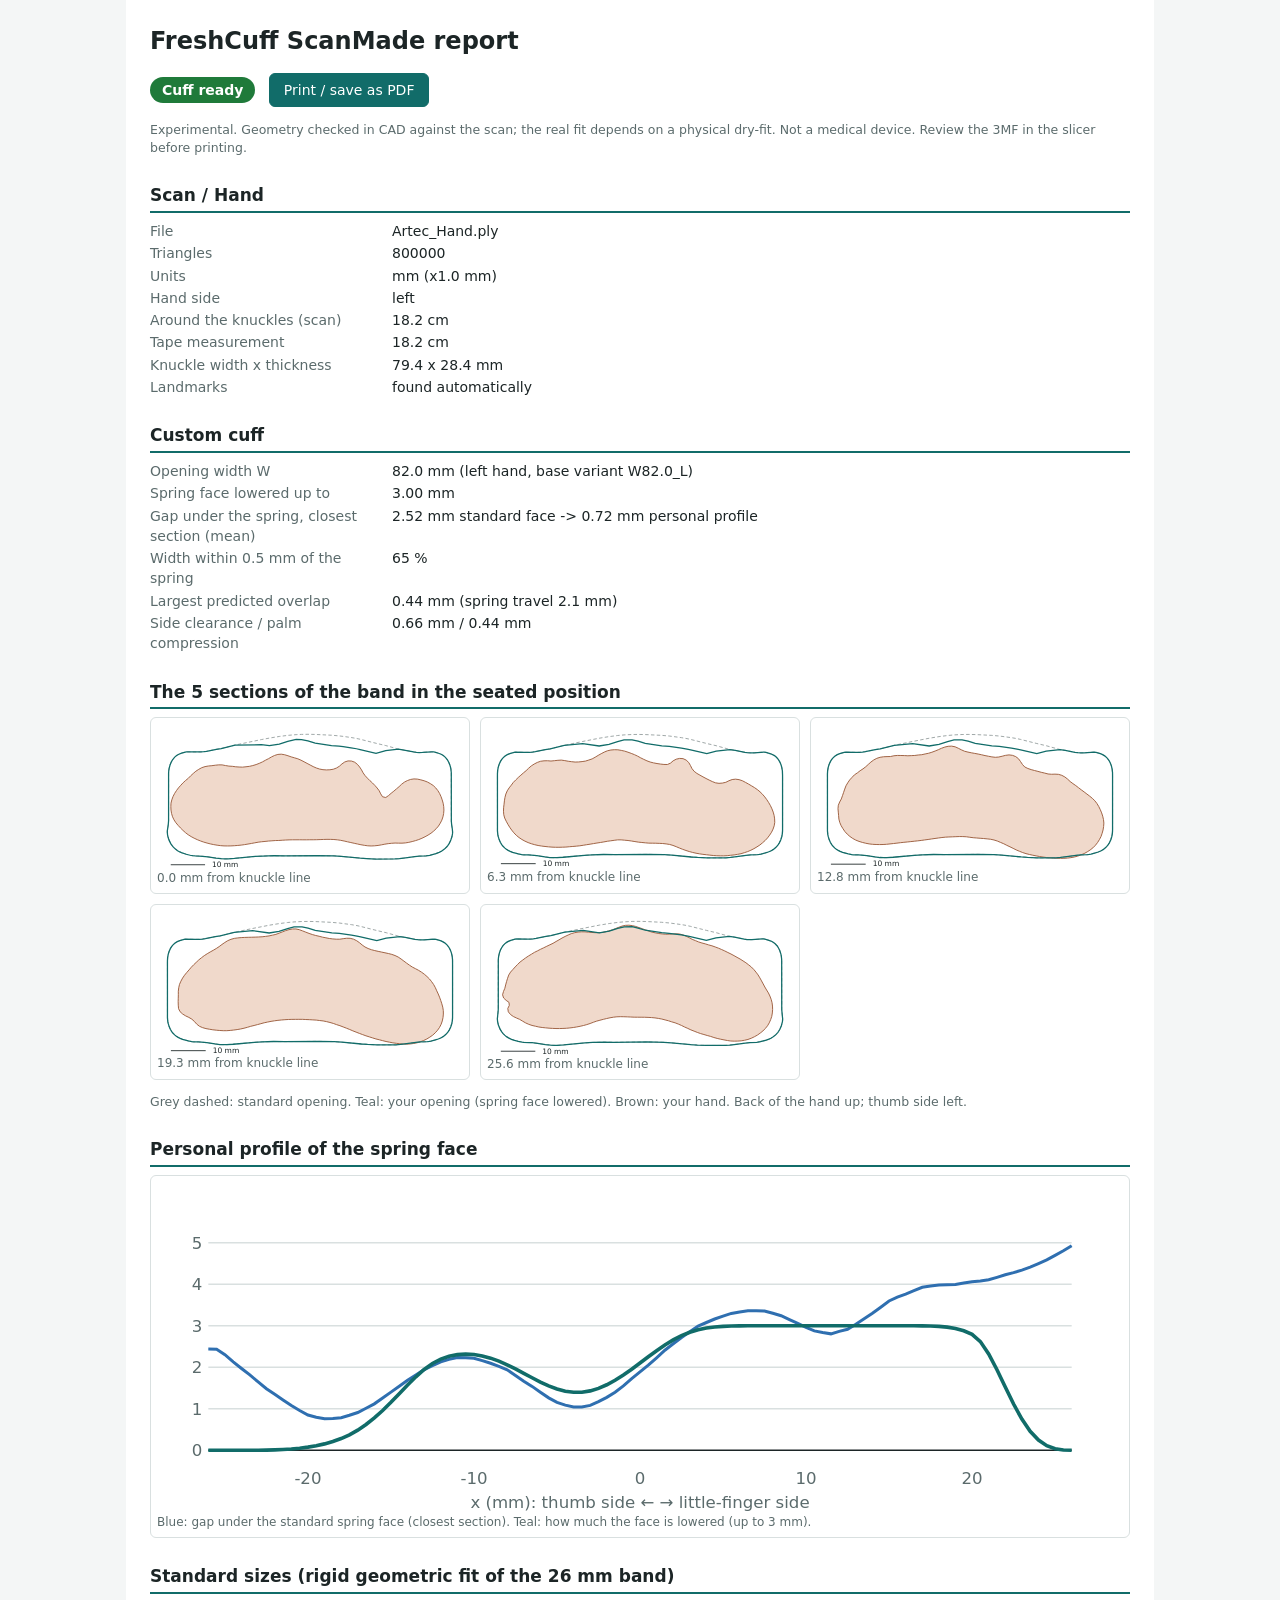
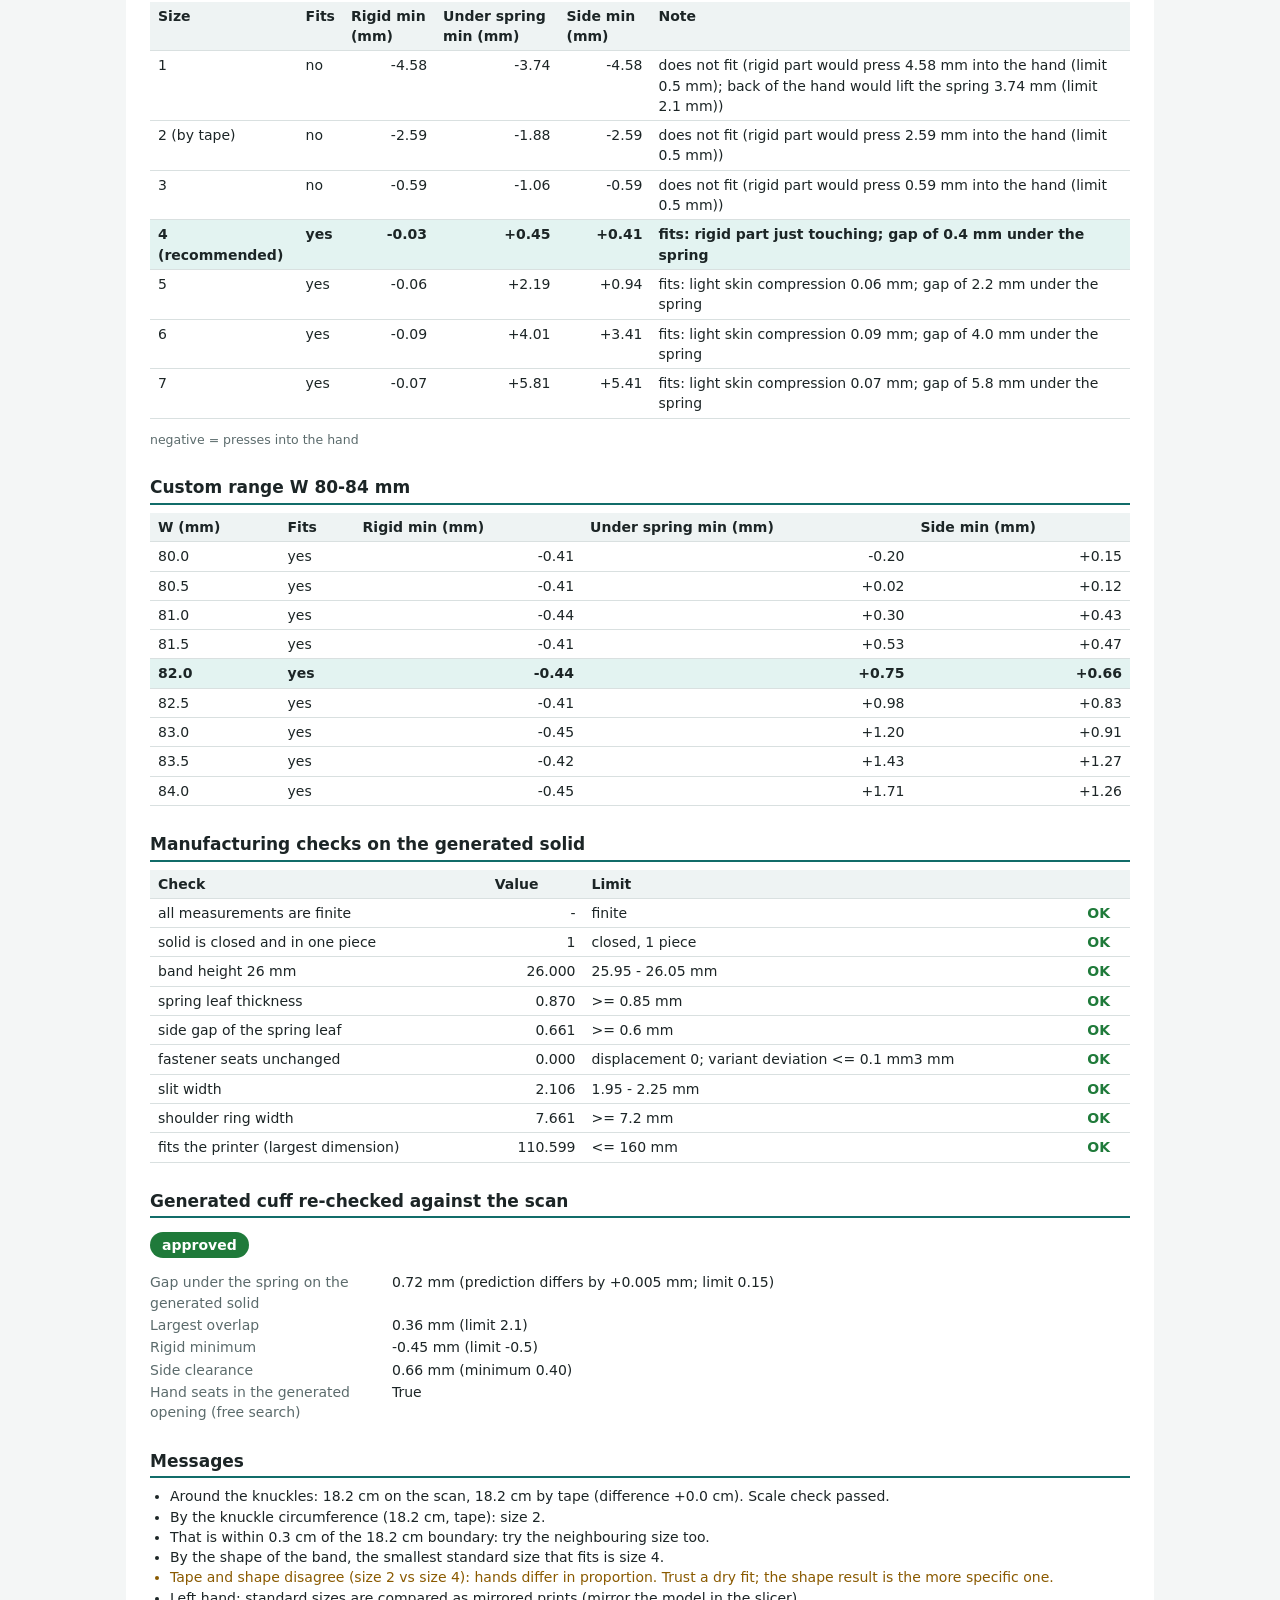
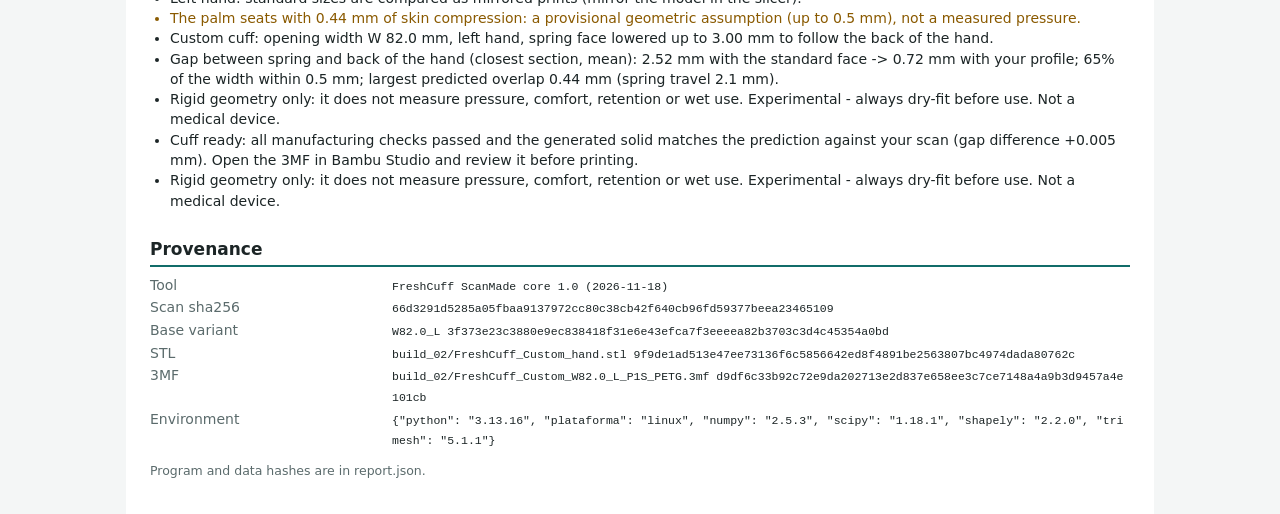
==== commit 6c8c3b64: "Rename the app to FreshCuff ScanMade Co-Authored-By: Claude Opus 5.5 <noreply@anthropic.com> Claude-" ====
--- a/tests/fixtures/artec/report.html
+++ b/tests/fixtures/artec/report.html
@@ -1,4 +1,4 @@
-<!doctype html><html lang="en"><head><meta charset="utf-8"><meta name="viewport" content="width=device-width,initial-scale=1"><title>FreshCuff Fit report</title><style>
+<!doctype html><html lang="en"><head><meta charset="utf-8"><meta name="viewport" content="width=device-width,initial-scale=1"><title>FreshCuff ScanMade report</title><style>
 body{font:14px/1.45 system-ui,-apple-system,'Segoe UI',Roboto,Arial,sans-serif;color:#1c2526;margin:0;background:#f4f6f6}
 main{max-width:980px;margin:0 auto;padding:24px;background:#fff}
 h1{font-size:24px;margin:0 0 4px} h2{font-size:17px;margin:26px 0 8px;border-bottom:2px solid #116c69;padding-bottom:3px}
@@ -13,4 +13,4 @@
 ul{margin:4px 0;padding-left:20px} li.warn{color:#8a5a00} li.error{color:#b3261e}
 button{font:inherit;padding:6px 14px;border:1px solid #116c69;background:#116c69;color:#fff;border-radius:6px;cursor:pointer}
 @media print{body{background:#fff}main{padding:0;max-width:none}button{display:none}h2{break-after:avoid}figure,table{break-inside:avoid}}
-</style></head><body><main><h1>FreshCuff Fit report</h1><p><span class="badge ok">Cuff ready</span> &nbsp; <button onclick="window.print()">Print / save as PDF</button></p><p class="muted">Experimental. Geometry checked in CAD against the scan; the real fit depends on a physical dry-fit. Not a medical device. Review the 3MF in the slicer before printing.</p><h2>Scan / Hand</h2><div class="kv"><div>File</div><div>Artec_Hand.ply</div><div>Triangles</div><div>800000</div><div>Units</div><div>mm (x1.0 mm)</div><div>Hand side</div><div>left</div><div>Around the knuckles (scan)</div><div>18.2 cm</div><div>Tape measurement</div><div>18.2 cm</div><div>Knuckle width x thickness</div><div>79.4 x 28.4 mm</div><div>Landmarks</div><div>found automatically</div></div><h2>Custom cuff</h2><div class="kv"><div>Opening width W</div><div>82.0 mm (left hand, base variant W82.0_L)</div><div>Spring face lowered up to</div><div>3.00 mm</div><div>Gap under the spring, closest section (mean)</div><div>2.52 mm standard face -&gt; 0.72 mm personal profile</div><div>Width within 0.5 mm of the spring</div><div>65 %</div><div>Largest predicted overlap</div><div>0.44 mm (spring travel 2.1 mm)</div><div>Side clearance / palm compression</div><div>0.66 mm / 0.44 mm</div></div><h2>The 5 sections of the band in the seated position</h2><div class="grid"><figure><svg viewBox="0 0 535 254" role="img" aria-label="section 0.0 mm"><path d="M318.91,73.82 L313.80,76.97 L308.19,79.10 L302.23,80.03 L296.21,80.27 L290.20,79.88 L284.29,78.77 L278.57,76.89 L273.05,74.50 L267.72,71.68 L262.40,68.86 L257.10,66.01 L251.74,63.26 L246.23,60.86 L240.46,59.16 L234.67,57.50 L229.01,55.52 L223.25,53.77 L217.34,52.76 L211.34,53.17 L205.59,54.97 L200.18,57.59 L194.97,60.60 L189.60,63.33 L184.35,66.26 L178.87,68.78 L173.26,70.94 L167.49,72.68 L161.62,74.02 L155.64,74.75 L149.65,75.42 L143.64,75.24 L137.63,74.81 L131.67,73.99 L125.65,73.61 L119.71,72.65 L113.81,71.48 L107.80,71.45 L101.83,72.07 L95.89,72.89 L89.89,73.43 L83.97,74.50 L78.25,76.38 L72.97,79.27 L67.93,82.56 L63.36,86.48 L58.89,90.52 L54.76,94.90 L50.08,98.68 L45.63,102.74 L41.55,107.17 L37.54,111.66 L33.94,116.50 L30.69,121.57 L27.96,126.94 L25.89,132.59 L24.44,138.43 L24.17,144.45 L24.44,150.47 L25.43,156.41 L27.16,162.18 L29.71,167.63 L33.01,172.67 L36.91,177.27 L40.98,181.72 L45.25,185.96 L49.74,189.98 L54.53,193.64 L59.63,196.85 L64.94,199.70 L70.40,202.25 L75.99,204.50 L81.67,206.51 L87.47,208.16 L93.31,209.66 L99.20,210.90 L105.14,211.92 L111.12,212.71 L117.13,213.16 L123.16,213.25 L129.18,213.17 L135.20,212.81 L141.20,212.34 L147.20,211.75 L153.17,210.91 L159.11,209.92 L165.05,208.88 L170.97,207.77 L176.89,206.66 L182.87,205.90 L188.87,205.33 L194.86,204.69 L200.87,204.24 L206.87,203.79 L212.90,203.65 L218.91,203.26 L224.93,202.91 L230.95,202.63 L236.97,202.48 L242.99,202.49 L249.02,202.46 L255.05,202.52 L261.08,202.51 L267.10,202.43 L273.13,202.43 L279.15,202.31 L285.17,202.11 L291.20,201.89 L297.22,201.69 L303.25,201.76 L309.27,201.97 L315.26,202.55 L321.23,203.41 L327.13,204.62 L333.01,205.99 L338.89,207.28 L344.78,208.58 L350.66,209.87 L356.56,211.11 L362.49,212.17 L368.46,212.99 L374.48,213.27 L380.50,212.97 L386.49,212.35 L392.43,211.32 L398.34,210.15 L404.29,209.21 L410.27,208.59 L416.27,208.18 L422.29,208.32 L428.31,208.37 L434.32,207.92 L440.26,206.93 L446.13,205.55 L451.94,203.95 L457.67,202.07 L463.24,199.78 L468.67,197.17 L473.93,194.25 L479.03,191.03 L483.73,187.27 L488.09,183.12 L492.04,178.57 L495.25,173.48 L498.02,168.13 L499.96,162.42 L501.16,156.52 L501.65,150.51 L501.31,144.50 L500.35,138.55 L498.67,132.76 L496.65,127.09 L494.17,121.60 L491.05,116.45 L487.33,111.72 L482.98,107.56 L477.95,104.25 L472.67,101.36 L467.03,99.23 L461.23,97.62 L455.35,96.34 L449.33,96.02 L443.40,96.91 L437.74,98.95 L432.43,101.73 L427.63,105.37 L423.28,109.54 L418.69,113.45 L414.11,117.37 L409.40,121.12 L404.89,125.10 L399.98,128.54 L394.33,127.21 L391.17,122.16 L388.53,116.75 L384.90,111.94 L380.95,107.40 L376.72,103.10 L372.26,99.07 L368.02,94.78 L363.92,90.38 L360.41,85.48 L357.56,80.18 L354.25,75.15 L350.38,70.54 L345.67,66.80 L340.03,64.76 L334.04,64.54 L328.32,66.35 L323.38,69.77 Z" fill="#f0d9cb" stroke="#9a5a3a" stroke-width="1.6"/><path d="M20.22,200.66 L21.64,204.38 L24.03,209.07 L26.20,212.32 L28.60,215.27 L32.23,218.74 L35.97,221.50 L39.90,223.72 L44.02,225.50 L51.02,227.73 L57.82,229.51 L62.38,230.35 L66.93,230.76 L73.39,230.92 L79.60,231.32 L89.05,232.40 L103.03,234.46 L112.04,235.52 L118.23,235.85 L124.50,235.75 L135.28,235.01 L171.83,231.65 L184.96,230.84 L204.71,230.31 L223.25,230.56 L280.45,229.99 L309.10,230.53 L321.83,231.46 L355.61,234.58 L366.39,235.32 L382.64,236.08 L415.72,236.02 L423.68,235.44 L431.31,234.52 L450.70,231.80 L458.47,231.08 L470.44,230.59 L476.95,229.52 L487.66,226.61 L493.33,224.47 L497.95,222.05 L502.58,218.74 L506.78,214.63 L508.36,212.69 L510.77,209.08 L513.57,203.45 L515.77,196.72 L516.65,192.17 L516.83,188.87 L516.39,183.87 L515.23,176.65 L514.63,170.00 L514.55,85.09 L513.88,78.92 L513.20,75.66 L512.02,71.60 L510.11,66.91 L507.82,62.84 L506.09,60.48 L504.25,58.36 L500.59,55.22 L496.80,52.96 L492.23,51.11 L487.14,49.63 L484.11,48.88 L480.54,48.60 L464.17,49.69 L458.45,49.84 L453.53,49.57 L448.57,48.88 L431.71,45.49 L422.05,43.88 L399.94,37.71 L382.97,33.71 L355.09,26.66 L348.77,25.27 L339.28,23.60 L325.46,21.67 L318.07,20.76 L305.15,19.63 L276.53,18.24 L263.84,18.00 L252.67,18.18 L243.24,18.62 L228.62,19.88 L213.79,21.80 L196.57,24.61 L182.39,27.27 L136.42,36.80 L112.21,42.94 L103.79,44.24 L86.62,47.73 L81.74,48.44 L76.41,48.83 L70.29,48.93 L53.41,48.59 L51.40,48.76 L49.45,49.18 L42.97,50.98 L38.24,52.85 L34.24,55.21 L30.97,57.95 L27.46,62.15 L25.07,66.19 L22.78,71.63 L21.21,77.45 L20.57,81.41 L20.23,86.30 L20.21,169.27 L19.65,176.23 L18.16,185.93 L18.00,188.80 L18.38,193.69 L19.01,196.55 L20.22,200.66 Z" fill="none" stroke="#8a9494" stroke-width="1.4" stroke-dasharray="6 4"/><path d="M20.22,200.66 L19.01,196.55 L18.38,193.69 L18.00,188.80 L18.16,185.93 L19.65,176.23 L20.21,169.27 L20.23,86.30 L20.57,81.41 L21.21,77.45 L22.78,71.63 L25.07,66.19 L27.46,62.15 L30.97,57.95 L34.24,55.21 L38.24,52.85 L42.97,50.98 L49.45,49.18 L51.40,48.76 L53.41,48.59 L70.29,48.93 L76.41,48.83 L81.74,48.44 L86.62,47.73 L103.79,44.24 L112.21,42.94 L136.42,36.87 L182.39,36.28 L196.57,37.94 L213.79,35.06 L228.62,30.32 L243.24,27.01 L252.67,27.18 L263.84,29.56 L276.53,33.49 L305.15,37.62 L318.07,38.76 L325.46,39.67 L339.28,41.60 L348.77,43.27 L355.09,44.66 L382.97,51.14 L399.94,46.42 L422.05,43.91 L431.71,45.49 L448.57,48.88 L453.53,49.57 L458.45,49.84 L464.17,49.69 L480.54,48.60 L484.11,48.88 L487.14,49.63 L492.23,51.11 L496.80,52.96 L500.59,55.22 L504.25,58.36 L506.09,60.48 L507.82,62.84 L510.11,66.91 L512.02,71.60 L513.20,75.66 L513.88,78.92 L514.55,85.09 L514.63,170.00 L515.23,176.65 L516.39,183.87 L516.83,188.87 L516.65,192.17 L515.77,196.72 L513.57,203.45 L510.77,209.08 L508.36,212.69 L506.78,214.63 L502.58,218.74 L497.95,222.05 L493.33,224.47 L487.66,226.61 L476.95,229.52 L470.44,230.59 L458.47,231.08 L450.70,231.80 L431.31,234.52 L423.68,235.44 L415.72,236.02 L382.64,236.08 L366.39,235.32 L355.61,234.58 L321.83,231.46 L309.10,230.53 L280.45,229.99 L223.25,230.56 L204.71,230.31 L184.96,230.84 L171.83,231.65 L135.28,235.01 L124.50,235.75 L118.23,235.85 L112.04,235.52 L103.03,234.46 L89.05,232.40 L79.60,231.32 L73.39,230.92 L66.93,230.76 L62.38,230.35 L57.82,229.51 L51.02,227.73 L44.02,225.50 L39.90,223.72 L35.97,221.50 L32.23,218.74 L28.60,215.27 L26.20,212.32 L24.03,209.07 L21.64,204.38 L20.22,200.66 Z" fill="none" stroke="#116c69" stroke-width="2.2"/><line x1="24.0" y1="246.1" x2="84.0" y2="246.1" stroke="#1c2526" stroke-width="1.5"/><text x="96.0" y="250.1" font-size="13" fill="#1c2526">10 mm</text></svg><figcaption>0.0 mm from knuckle line</figcaption></figure><figure><svg viewBox="0 0 528 249" role="img" aria-label="section 6.3 mm"><path d="M287.47,67.09 L281.64,65.65 L276.01,63.56 L270.56,61.05 L265.17,58.38 L259.91,55.48 L254.47,52.91 L248.90,50.69 L243.26,48.65 L237.55,46.82 L231.67,45.53 L225.74,44.51 L219.74,44.36 L213.75,44.87 L207.89,46.19 L202.34,48.47 L197.02,51.26 L191.77,54.17 L186.67,57.31 L181.40,60.22 L175.73,62.15 L170.00,63.98 L164.06,64.87 L158.10,65.48 L152.09,65.66 L146.11,65.06 L140.16,64.26 L134.24,63.18 L128.31,62.30 L122.32,62.66 L116.35,63.30 L110.37,63.91 L104.39,63.40 L98.40,63.55 L92.44,64.30 L86.80,66.31 L81.48,69.07 L76.42,72.32 L71.87,76.25 L67.58,80.45 L62.96,84.30 L58.44,88.26 L53.93,92.24 L49.67,96.47 L45.43,100.73 L41.88,105.57 L38.15,110.27 L34.91,115.34 L32.51,120.85 L31.01,126.65 L30.04,132.59 L29.39,138.56 L28.64,144.52 L28.45,150.53 L28.91,156.52 L30.52,162.29 L33.11,167.72 L35.99,173.00 L39.12,178.13 L42.57,183.06 L46.34,187.74 L50.53,192.06 L55.15,195.90 L60.15,199.25 L65.42,202.13 L70.90,204.62 L76.57,206.63 L82.34,208.31 L88.20,209.66 L94.14,210.62 L100.10,211.36 L106.09,211.99 L112.09,212.47 L118.09,212.72 L124.10,212.74 L130.12,212.59 L136.13,212.36 L142.12,211.81 L148.11,211.32 L154.10,210.82 L160.08,210.18 L166.03,209.27 L171.96,208.30 L177.91,207.39 L183.83,206.35 L189.77,205.40 L195.71,204.47 L201.64,203.48 L207.55,202.38 L213.51,201.55 L219.46,200.72 L225.42,199.93 L231.43,199.94 L237.41,200.50 L243.40,201.04 L249.35,201.93 L255.28,202.88 L261.22,203.84 L267.20,204.44 L273.18,205.07 L279.16,205.58 L285.18,205.67 L291.19,205.74 L297.20,205.98 L303.20,206.24 L309.18,206.92 L315.11,207.85 L320.88,209.52 L326.49,211.70 L332.03,214.03 L337.62,216.25 L343.29,218.25 L349.01,220.09 L354.82,221.65 L360.68,222.98 L366.61,224.02 L372.55,224.94 L378.53,225.61 L384.50,226.32 L390.48,226.93 L396.49,227.33 L402.50,227.49 L408.51,227.53 L414.52,227.21 L420.49,226.55 L426.47,225.96 L432.40,224.94 L438.31,223.83 L444.05,222.07 L449.75,220.18 L455.30,217.84 L460.66,215.13 L465.83,212.05 L470.87,208.78 L475.53,204.99 L480.02,200.99 L484.11,196.58 L487.73,191.78 L491.00,186.74 L493.63,181.34 L495.58,175.66 L496.53,169.72 L496.31,163.73 L495.44,157.78 L493.84,152.00 L491.68,146.39 L489.13,140.94 L486.14,135.72 L482.87,130.67 L479.32,125.82 L475.40,121.27 L471.12,117.04 L466.50,113.19 L461.56,109.77 L456.41,106.65 L451.22,103.61 L445.97,100.69 L440.63,97.90 L434.94,96.02 L428.99,95.19 L423.03,95.85 L417.40,97.94 L412.03,100.65 L406.16,101.93 L400.30,102.40 L394.37,101.52 L388.77,99.34 L383.34,96.76 L377.99,94.03 L372.68,91.19 L367.43,88.27 L362.22,85.29 L357.46,81.66 L353.71,76.99 L351.06,71.61 L348.06,66.40 L343.70,62.30 L338.27,59.76 L332.31,59.39 L326.48,60.73 L321.19,63.53 L316.68,67.49 L311.27,69.89 L305.26,69.79 L299.30,69.12 L293.36,68.23 Z" fill="#f0d9cb" stroke="#9a5a3a" stroke-width="1.6"/><path d="M449.06,49.43 L455.03,49.84 L460.84,49.69 L472.86,48.77 L478.12,48.62 L481.48,49.07 L488.27,50.99 L491.45,52.18 L495.25,54.17 L497.59,55.82 L499.85,57.86 L502.25,60.66 L504.46,64.03 L505.59,66.17 L507.48,70.79 L508.62,74.71 L509.73,81.04 L510.00,89.08 L510.00,182.21 L509.92,185.77 L509.50,189.95 L508.70,194.08 L506.84,200.05 L504.21,205.54 L501.92,209.02 L498.59,212.83 L494.26,216.40 L490.49,218.66 L485.37,220.90 L480.32,222.52 L472.87,224.48 L469.93,225.07 L466.72,225.50 L454.80,225.98 L446.83,226.73 L427.51,229.44 L420.13,230.33 L412.25,230.92 L379.38,230.98 L363.22,230.23 L352.50,229.49 L318.78,226.37 L305.88,225.44 L277.14,224.89 L219.88,225.46 L201.08,225.21 L181.34,225.75 L168.08,226.56 L131.38,229.94 L120.67,230.66 L114.55,230.75 L108.49,230.39 L99.84,229.36 L86.04,227.32 L76.53,226.24 L71.36,225.88 L63.20,225.65 L60.00,225.35 L53.93,224.19 L44.17,221.44 L39.94,219.82 L36.53,218.14 L33.34,216.13 L30.40,213.76 L27.73,211.06 L25.36,208.03 L22.96,204.05 L20.93,199.45 L19.30,194.03 L18.67,190.98 L18.04,184.87 L18.00,86.10 L18.33,80.54 L19.33,74.93 L20.98,69.50 L23.27,64.50 L25.13,61.50 L27.26,58.82 L30.59,55.68 L34.98,52.91 L39.27,51.14 L46.79,49.02 L48.72,48.68 L66.83,48.92 L73.02,48.83 L78.44,48.44 L83.41,47.71 L100.53,44.23 L109.01,42.92 L133.27,36.77 L165.10,30.13 L193.50,24.57 L210.49,21.79 L225.32,19.87 L236.46,18.83 L250.29,18.14 L260.69,18.00 L272.99,18.23 L301.65,19.63 L314.54,20.75 L335.69,23.59 L345.11,25.24 L351.38,26.63 L379.30,33.68 L395.57,37.50 L419.12,44.03 L428.32,45.51 L445.01,48.86 L449.06,49.43 Z" fill="none" stroke="#8a9494" stroke-width="1.4" stroke-dasharray="6 4"/><path d="M449.06,49.43 L455.03,49.84 L460.84,49.69 L472.86,48.77 L478.12,48.62 L481.48,49.07 L488.27,50.99 L491.45,52.18 L495.25,54.17 L497.59,55.82 L499.85,57.86 L502.25,60.66 L504.46,64.03 L505.59,66.17 L507.48,70.79 L508.62,74.71 L509.73,81.04 L510.00,89.08 L510.00,182.21 L509.92,185.77 L509.50,189.95 L508.70,194.08 L506.84,200.05 L504.21,205.54 L501.92,209.02 L498.59,212.83 L494.26,216.40 L490.49,218.66 L485.37,220.90 L480.32,222.52 L472.87,224.48 L469.93,225.07 L466.72,225.50 L454.80,225.98 L446.83,226.73 L427.51,229.44 L420.13,230.33 L412.25,230.92 L379.38,230.98 L363.22,230.23 L352.50,229.49 L318.78,226.37 L305.88,225.44 L277.14,224.89 L219.88,225.46 L201.08,225.21 L181.34,225.75 L168.08,226.56 L131.38,229.94 L120.67,230.66 L114.55,230.75 L108.49,230.39 L99.84,229.36 L86.04,227.32 L76.53,226.24 L71.36,225.88 L63.20,225.65 L60.00,225.35 L53.93,224.19 L44.17,221.44 L39.94,219.82 L36.53,218.14 L33.34,216.13 L30.40,213.76 L27.73,211.06 L25.36,208.03 L22.96,204.05 L20.93,199.45 L19.30,194.03 L18.67,190.98 L18.04,184.87 L18.00,86.10 L18.33,80.54 L19.33,74.93 L20.98,69.50 L23.27,64.50 L25.13,61.50 L27.26,58.82 L30.59,55.68 L34.98,52.91 L39.27,51.14 L46.79,49.02 L48.72,48.68 L66.83,48.92 L73.02,48.83 L78.44,48.44 L83.41,47.71 L100.53,44.23 L109.01,42.92 L133.27,36.85 L165.10,33.88 L193.50,37.94 L210.49,35.04 L225.32,30.29 L236.46,27.43 L250.29,27.32 L260.69,29.63 L272.99,33.44 L301.65,37.62 L314.54,38.75 L335.69,41.59 L345.11,43.24 L351.38,44.63 L379.30,51.14 L395.57,47.00 L419.12,44.04 L428.32,45.51 L445.01,48.86 L449.06,49.43 Z" fill="none" stroke="#116c69" stroke-width="2.2"/><line x1="24.0" y1="241.0" x2="84.0" y2="241.0" stroke="#1c2526" stroke-width="1.5"/><text x="96.0" y="245.0" font-size="13" fill="#1c2526">10 mm</text></svg><figcaption>6.3 mm from knuckle line</figcaption></figure><figure><svg viewBox="0 0 528 250" role="img" aria-label="section 12.8 mm"><path d="M108.88,57.44 L114.80,56.54 L120.82,56.26 L126.83,56.11 L132.70,54.83 L138.69,54.26 L144.70,54.34 L150.72,54.49 L156.73,54.84 L162.74,54.57 L168.75,54.28 L174.71,53.48 L180.71,52.99 L186.58,51.71 L192.47,50.48 L198.23,48.73 L203.86,46.63 L209.41,44.35 L214.88,41.85 L220.54,39.82 L226.40,38.47 L232.40,38.20 L238.30,39.36 L243.78,41.82 L249.14,44.55 L254.63,47.02 L260.47,48.46 L266.35,49.69 L272.27,50.77 L278.19,51.86 L284.08,53.10 L289.93,54.50 L295.84,55.63 L301.74,56.75 L307.71,57.46 L313.67,56.95 L319.52,55.61 L325.34,54.10 L331.30,53.32 L337.26,54.08 L342.86,56.23 L347.63,59.87 L351.17,64.72 L354.44,69.77 L358.48,74.16 L363.89,76.77 L369.59,78.71 L375.40,80.27 L381.23,81.76 L387.03,83.36 L392.90,84.70 L398.68,86.23 L404.67,86.72 L410.66,86.55 L416.65,86.87 L422.38,88.56 L427.69,91.39 L432.43,95.08 L436.78,99.23 L441.58,102.86 L446.53,106.28 L451.31,109.93 L456.05,113.62 L460.91,117.17 L465.70,120.81 L470.48,124.46 L475.12,128.30 L479.41,132.49 L483.09,137.24 L486.20,142.40 L488.83,147.81 L491.15,153.36 L493.01,159.08 L494.36,164.95 L495.01,170.92 L494.58,176.92 L493.63,182.86 L492.02,188.65 L490.04,194.33 L487.21,199.64 L484.03,204.74 L480.30,209.47 L476.07,213.74 L471.31,217.42 L466.26,220.69 L460.97,223.55 L455.44,225.92 L449.80,228.01 L443.98,229.55 L438.06,230.63 L432.10,231.41 L426.09,231.80 L420.08,231.88 L414.07,231.68 L408.05,231.41 L402.05,231.01 L396.07,230.44 L390.10,229.64 L384.16,228.69 L378.25,227.60 L372.34,226.46 L366.47,225.16 L360.63,223.70 L354.92,221.83 L349.32,219.63 L343.79,217.28 L338.41,214.58 L333.00,211.94 L327.55,209.39 L322.21,206.62 L316.66,204.31 L311.11,201.97 L305.38,200.14 L299.50,198.89 L293.53,198.23 L287.54,197.62 L281.54,197.20 L275.54,196.70 L269.54,196.21 L263.58,195.44 L257.63,194.60 L251.62,194.29 L245.60,194.22 L239.59,194.48 L233.58,194.71 L227.57,194.95 L221.56,195.27 L215.57,195.91 L209.61,196.71 L203.65,197.52 L197.69,198.38 L191.73,199.26 L185.77,200.07 L179.81,200.92 L173.84,201.65 L167.85,202.30 L161.87,202.94 L155.89,203.59 L149.89,204.17 L143.91,204.83 L137.94,205.59 L131.96,206.27 L125.98,206.94 L120.00,207.59 L113.99,207.96 L107.98,208.07 L101.96,207.94 L95.95,207.64 L89.98,206.92 L84.07,205.76 L78.22,204.33 L72.47,202.58 L66.88,200.35 L61.61,197.45 L56.66,194.02 L52.16,190.04 L48.09,185.61 L44.74,180.62 L41.66,175.45 L39.28,169.93 L37.76,164.11 L37.25,158.12 L36.73,152.12 L36.20,146.14 L36.81,140.17 L39.08,134.61 L41.95,129.32 L43.97,123.67 L45.92,117.98 L47.85,112.28 L49.97,106.66 L53.02,101.48 L56.41,96.52 L60.47,92.07 L64.60,87.72 L69.60,84.38 L74.34,80.69 L79.37,77.39 L84.14,73.73 L88.54,69.66 L93.01,65.64 L97.85,62.08 L103.15,59.25 Z" fill="#f0d9cb" stroke="#9a5a3a" stroke-width="1.6"/><path d="M450.01,49.57 L445.01,48.86 L428.32,45.51 L419.12,44.03 L395.57,37.50 L379.30,33.68 L351.38,26.63 L345.11,25.24 L335.69,23.59 L314.54,20.75 L301.65,19.63 L272.99,18.23 L260.69,18.00 L250.29,18.14 L236.46,18.83 L225.32,19.87 L210.49,21.79 L193.50,24.57 L165.10,30.13 L133.27,36.77 L109.01,42.92 L100.53,44.23 L83.41,47.71 L78.44,48.44 L73.02,48.83 L66.83,48.92 L48.72,48.68 L46.79,49.02 L39.27,51.14 L34.98,52.91 L30.59,55.68 L27.26,58.82 L25.13,61.50 L23.27,64.50 L20.98,69.50 L19.33,74.93 L18.33,80.54 L18.00,86.10 L18.04,184.87 L18.67,190.98 L19.30,194.03 L20.93,199.45 L22.96,204.05 L25.36,208.03 L27.73,211.06 L30.40,213.76 L33.34,216.13 L36.53,218.14 L39.94,219.82 L44.17,221.44 L53.93,224.19 L60.00,225.35 L63.20,225.65 L71.36,225.88 L76.53,226.24 L86.04,227.32 L99.84,229.36 L108.49,230.39 L114.55,230.75 L120.67,230.66 L131.38,229.94 L168.08,226.56 L181.34,225.75 L201.08,225.21 L219.88,225.46 L277.14,224.89 L305.88,225.44 L318.78,226.37 L352.50,229.49 L363.22,230.23 L379.38,230.98 L412.25,230.92 L420.13,230.33 L427.51,229.44 L446.83,226.73 L454.80,225.98 L466.72,225.50 L469.93,225.07 L472.87,224.48 L480.32,222.52 L485.37,220.90 L490.49,218.66 L494.26,216.40 L498.59,212.83 L501.92,209.02 L504.21,205.54 L506.84,200.05 L508.70,194.08 L509.50,189.95 L509.92,185.77 L510.00,182.21 L510.00,89.08 L509.95,83.93 L509.29,77.90 L508.09,72.73 L506.60,68.44 L505.59,66.17 L503.35,62.20 L501.09,59.21 L498.68,56.75 L496.43,54.96 L492.76,52.78 L490.11,51.64 L486.14,50.33 L481.48,49.07 L478.12,48.62 L472.86,48.77 L460.84,49.69 L455.03,49.84 L450.01,49.57 Z" fill="none" stroke="#8a9494" stroke-width="1.4" stroke-dasharray="6 4"/><path d="M450.01,49.57 L455.03,49.84 L460.84,49.69 L472.86,48.77 L478.12,48.62 L481.48,49.07 L486.14,50.33 L490.11,51.64 L492.76,52.78 L496.43,54.96 L498.68,56.75 L501.09,59.21 L503.35,62.20 L505.59,66.17 L506.60,68.44 L508.09,72.73 L509.29,77.90 L509.95,83.93 L510.00,89.08 L510.00,182.21 L509.92,185.77 L509.50,189.95 L508.70,194.08 L506.84,200.05 L504.21,205.54 L501.92,209.02 L498.59,212.83 L494.26,216.40 L490.49,218.66 L485.37,220.90 L480.32,222.52 L472.87,224.48 L469.93,225.07 L466.72,225.50 L454.80,225.98 L446.83,226.73 L427.51,229.44 L420.13,230.33 L412.25,230.92 L379.38,230.98 L363.22,230.23 L352.50,229.49 L318.78,226.37 L305.88,225.44 L277.14,224.89 L219.88,225.46 L201.08,225.21 L181.34,225.75 L168.08,226.56 L131.38,229.94 L120.67,230.66 L114.55,230.75 L108.49,230.39 L99.84,229.36 L86.04,227.32 L76.53,226.24 L71.36,225.88 L63.20,225.65 L60.00,225.35 L53.93,224.19 L44.17,221.44 L39.94,219.82 L36.53,218.14 L33.34,216.13 L30.40,213.76 L27.73,211.06 L25.36,208.03 L22.96,204.05 L20.93,199.45 L19.30,194.03 L18.67,190.98 L18.04,184.87 L18.00,86.10 L18.33,80.54 L19.33,74.93 L20.98,69.50 L23.27,64.50 L25.13,61.50 L27.26,58.82 L30.59,55.68 L34.98,52.91 L39.27,51.14 L46.79,49.02 L48.72,48.68 L66.83,48.92 L73.02,48.83 L78.44,48.44 L83.41,47.71 L100.53,44.23 L109.01,42.92 L133.27,36.85 L165.10,33.88 L193.50,37.94 L210.49,35.04 L225.32,30.29 L236.46,27.43 L250.29,27.32 L260.69,29.63 L272.99,33.44 L301.65,37.62 L314.54,38.75 L335.69,41.59 L345.11,43.24 L351.38,44.63 L379.30,51.14 L395.57,47.00 L419.12,44.04 L428.32,45.51 L445.01,48.86 L450.01,49.57 Z" fill="none" stroke="#116c69" stroke-width="2.2"/><line x1="24.0" y1="241.9" x2="84.0" y2="241.9" stroke="#1c2526" stroke-width="1.5"/><text x="96.0" y="245.9" font-size="13" fill="#1c2526">10 mm</text></svg><figcaption>12.8 mm from knuckle line</figcaption></figure><figure><svg viewBox="0 0 528 249" role="img" aria-label="section 19.3 mm"><path d="M343.61,209.03 L349.22,211.22 L354.87,213.32 L360.52,215.39 L366.27,217.17 L372.01,219.00 L377.75,220.78 L383.60,222.22 L389.41,223.75 L395.25,225.21 L401.15,226.37 L407.06,227.53 L413.02,228.37 L418.99,229.07 L424.98,229.65 L431.00,229.76 L437.00,229.40 L442.95,228.57 L448.86,227.41 L454.60,225.62 L460.22,223.46 L465.62,220.83 L470.77,217.69 L475.69,214.25 L480.14,210.19 L484.16,205.72 L487.60,200.78 L490.32,195.42 L492.29,189.74 L493.55,183.85 L494.15,177.86 L494.02,171.85 L493.08,165.91 L491.47,160.11 L489.61,154.39 L487.57,148.72 L485.27,143.16 L482.71,137.71 L480.28,132.20 L477.36,126.94 L473.92,122.00 L470.16,117.31 L465.88,113.08 L461.35,109.12 L456.47,105.58 L451.38,102.38 L446.08,99.56 L440.72,96.82 L435.70,93.52 L430.80,90.02 L425.99,86.41 L421.17,82.81 L416.18,79.45 L410.75,76.87 L405.10,74.83 L399.26,73.39 L393.39,72.12 L387.50,70.88 L381.61,69.64 L375.74,68.30 L369.93,66.77 L364.27,64.72 L358.86,62.09 L353.98,58.60 L349.39,54.70 L344.47,51.24 L339.08,48.58 L333.27,47.11 L327.26,47.00 L321.29,47.77 L315.34,48.67 L309.33,48.65 L303.32,48.17 L297.35,47.44 L291.46,46.25 L285.55,45.13 L279.73,43.59 L273.86,42.26 L268.07,40.63 L262.37,38.68 L256.75,36.53 L251.16,34.30 L245.51,32.23 L239.63,30.96 L233.63,31.02 L227.72,32.14 L221.95,33.88 L216.34,36.05 L210.73,38.21 L205.12,40.37 L199.24,41.68 L193.37,42.97 L187.41,43.79 L181.43,44.48 L175.43,44.83 L169.41,45.06 L163.40,45.26 L157.39,45.40 L151.38,45.59 L145.37,45.89 L139.37,46.45 L133.42,47.24 L127.63,48.87 L122.07,51.19 L116.96,54.36 L112.02,57.79 L107.23,61.43 L102.22,64.76 L97.04,67.81 L91.78,70.72 L86.60,73.78 L81.54,77.05 L76.74,80.66 L72.05,84.43 L67.71,88.60 L63.32,92.72 L59.14,97.05 L55.26,101.65 L51.29,106.18 L47.51,110.84 L44.10,115.80 L41.26,121.10 L38.81,126.59 L37.46,132.46 L36.76,138.43 L36.79,144.45 L36.66,150.47 L36.49,156.46 L36.70,162.47 L37.19,168.47 L39.85,173.84 L44.31,177.84 L49.43,181.00 L54.87,183.57 L60.05,186.59 L64.52,190.62 L68.48,195.16 L73.16,198.90 L78.68,201.29 L84.47,202.93 L90.40,204.01 L96.34,204.98 L102.31,205.68 L108.31,206.21 L114.32,206.56 L120.34,206.54 L126.34,206.08 L132.33,205.43 L138.29,204.60 L144.23,203.62 L150.10,202.28 L155.91,200.71 L161.68,199.00 L167.53,197.57 L173.35,196.04 L179.17,194.47 L184.97,192.89 L190.86,191.65 L196.76,190.46 L202.70,189.50 L208.67,188.71 L214.66,188.07 L220.66,187.57 L226.67,187.21 L232.69,187.03 L238.71,187.00 L244.73,186.95 L250.75,186.96 L256.76,187.27 L262.78,187.50 L268.78,187.90 L274.79,188.27 L280.77,189.01 L286.75,189.71 L292.64,190.90 L298.47,192.37 L304.25,194.05 L309.91,196.09 L315.64,197.93 L321.27,200.08 L326.89,202.23 L332.48,204.46 L338.01,206.84 Z" fill="#f0d9cb" stroke="#9a5a3a" stroke-width="1.6"/><path d="M450.01,49.57 L455.03,49.84 L460.84,49.69 L472.86,48.77 L478.12,48.62 L481.48,49.07 L486.14,50.33 L490.11,51.64 L492.76,52.78 L496.43,54.96 L498.68,56.75 L501.09,59.21 L503.35,62.20 L505.59,66.17 L506.60,68.44 L508.09,72.73 L509.29,77.90 L509.95,83.93 L510.00,89.08 L510.00,182.21 L509.92,185.77 L509.50,189.95 L508.70,194.08 L506.84,200.05 L504.21,205.54 L501.92,209.02 L498.59,212.83 L494.26,216.40 L490.49,218.66 L485.37,220.90 L480.32,222.52 L472.87,224.48 L469.93,225.07 L466.72,225.50 L454.80,225.98 L446.83,226.73 L427.51,229.44 L420.13,230.33 L412.25,230.92 L379.38,230.98 L363.22,230.23 L352.50,229.49 L318.78,226.37 L305.88,225.44 L277.14,224.89 L219.88,225.46 L201.08,225.21 L181.34,225.75 L168.08,226.56 L131.38,229.94 L120.67,230.66 L114.55,230.75 L108.49,230.39 L99.84,229.36 L86.04,227.32 L76.53,226.24 L71.36,225.88 L63.20,225.65 L60.00,225.35 L53.93,224.19 L44.17,221.44 L39.94,219.82 L36.53,218.14 L33.34,216.13 L30.40,213.76 L27.73,211.06 L25.36,208.03 L22.96,204.05 L20.93,199.45 L19.30,194.03 L18.67,190.98 L18.04,184.87 L18.00,86.10 L18.33,80.54 L19.33,74.93 L20.98,69.50 L23.27,64.50 L25.13,61.50 L27.26,58.82 L30.59,55.68 L34.98,52.91 L39.27,51.14 L46.79,49.02 L48.72,48.68 L66.83,48.92 L73.02,48.83 L78.44,48.44 L83.41,47.71 L100.53,44.23 L109.01,42.92 L133.27,36.77 L165.10,30.13 L193.50,24.57 L210.49,21.79 L225.32,19.87 L236.46,18.83 L250.29,18.14 L260.69,18.00 L272.99,18.23 L301.65,19.63 L314.54,20.75 L335.69,23.59 L345.11,25.24 L351.38,26.63 L379.30,33.68 L395.57,37.50 L419.12,44.03 L428.32,45.51 L445.01,48.86 L450.01,49.57 Z" fill="none" stroke="#8a9494" stroke-width="1.4" stroke-dasharray="6 4"/><path d="M450.01,49.57 L455.03,49.84 L460.84,49.69 L472.86,48.77 L478.12,48.62 L481.48,49.07 L486.14,50.33 L490.11,51.64 L492.76,52.78 L496.43,54.96 L498.68,56.75 L501.09,59.21 L503.35,62.20 L505.59,66.17 L506.60,68.44 L508.09,72.73 L509.29,77.90 L509.95,83.93 L510.00,89.08 L510.00,182.21 L509.92,185.77 L509.50,189.95 L508.70,194.08 L506.84,200.05 L504.21,205.54 L501.92,209.02 L498.59,212.83 L494.26,216.40 L490.49,218.66 L485.37,220.90 L480.32,222.52 L472.87,224.48 L469.93,225.07 L466.72,225.50 L454.80,225.98 L446.83,226.73 L427.51,229.44 L420.13,230.33 L412.25,230.92 L379.38,230.98 L363.22,230.23 L352.50,229.49 L318.78,226.37 L305.88,225.44 L277.14,224.89 L219.88,225.46 L201.08,225.21 L181.34,225.75 L168.08,226.56 L131.38,229.94 L120.67,230.66 L114.55,230.75 L108.49,230.39 L99.84,229.36 L86.04,227.32 L76.53,226.24 L71.36,225.88 L63.20,225.65 L60.00,225.35 L53.93,224.19 L44.17,221.44 L39.94,219.82 L36.53,218.14 L33.34,216.13 L30.40,213.76 L27.73,211.06 L25.36,208.03 L22.96,204.05 L20.93,199.45 L19.30,194.03 L18.67,190.98 L18.04,184.87 L18.00,86.10 L18.33,80.54 L19.33,74.93 L20.98,69.50 L23.27,64.50 L25.13,61.50 L27.26,58.82 L30.59,55.68 L34.98,52.91 L39.27,51.14 L46.79,49.02 L48.72,48.68 L66.83,48.92 L73.02,48.83 L78.44,48.44 L83.41,47.71 L100.53,44.23 L109.01,42.92 L133.27,36.85 L165.10,33.88 L193.50,37.94 L210.49,35.04 L225.32,30.29 L236.46,27.43 L250.29,27.32 L260.69,29.63 L272.99,33.44 L301.65,37.62 L314.54,38.75 L335.69,41.59 L345.11,43.24 L351.38,44.63 L379.30,51.14 L395.57,47.00 L419.12,44.04 L428.32,45.51 L445.01,48.86 L450.01,49.57 Z" fill="none" stroke="#116c69" stroke-width="2.2"/><line x1="24.0" y1="241.0" x2="84.0" y2="241.0" stroke="#1c2526" stroke-width="1.5"/><text x="96.0" y="245.0" font-size="13" fill="#1c2526">10 mm</text></svg><figcaption>19.3 mm from knuckle line</figcaption></figure><figure><svg viewBox="0 0 532 252" role="img" aria-label="section 25.6 mm"><path d="M286.91,36.76 L281.19,34.90 L275.51,32.89 L269.90,30.73 L264.20,28.79 L258.50,26.83 L252.65,25.45 L246.68,24.67 L240.67,24.95 L234.81,26.24 L229.15,28.31 L223.53,30.46 L217.95,32.73 L212.17,34.40 L206.38,36.07 L200.48,37.21 L194.48,37.63 L188.46,37.71 L182.45,37.35 L176.46,36.83 L170.47,36.26 L164.45,36.18 L158.44,36.64 L152.51,37.67 L146.72,39.31 L141.19,41.68 L135.76,44.26 L130.41,47.04 L125.24,50.12 L119.99,53.08 L114.83,56.15 L109.39,58.72 L103.96,61.31 L98.57,63.96 L93.14,66.53 L87.79,69.29 L82.39,71.96 L77.27,75.11 L72.11,78.21 L67.11,81.57 L62.26,85.14 L57.45,88.76 L53.14,92.93 L48.97,97.28 L44.94,101.75 L40.93,106.23 L37.75,111.34 L35.74,116.99 L33.99,122.74 L32.41,128.54 L31.00,134.38 L28.66,139.93 L27.02,145.68 L28.90,151.31 L33.28,155.38 L38.18,158.87 L38.77,164.11 L36.13,169.46 L37.08,175.31 L40.85,179.98 L45.76,183.45 L51.19,186.02 L56.71,188.41 L61.88,191.50 L67.07,194.55 L72.56,197.02 L78.25,198.98 L84.12,200.32 L89.99,201.68 L95.95,202.54 L101.93,203.18 L107.92,203.74 L113.93,204.13 L119.95,204.36 L125.97,204.39 L131.99,204.19 L138.01,203.89 L144.00,203.33 L149.97,202.56 L155.92,201.62 L161.83,200.45 L167.70,199.13 L173.50,197.53 L179.23,195.65 L184.84,193.49 L190.53,191.51 L196.34,189.95 L202.16,188.39 L208.01,186.98 L213.89,185.68 L219.83,184.64 L225.81,183.97 L231.82,183.75 L237.85,183.85 L243.86,184.07 L249.88,184.34 L255.89,184.61 L261.91,184.67 L267.94,184.69 L273.95,184.74 L279.97,184.97 L285.98,185.30 L291.98,185.86 L297.94,186.77 L303.86,187.85 L309.68,189.38 L315.52,190.85 L321.23,192.76 L327.01,194.41 L332.62,196.63 L338.13,199.00 L343.52,201.70 L349.03,204.12 L354.47,206.69 L360.08,208.89 L365.67,211.11 L371.35,213.10 L377.13,214.78 L382.90,216.49 L388.72,218.04 L394.43,219.96 L400.23,221.57 L406.10,222.92 L412.00,224.09 L417.92,225.20 L423.88,226.03 L429.90,226.30 L435.92,226.19 L441.92,225.75 L447.85,224.74 L453.71,223.36 L459.36,221.29 L464.80,218.72 L470.06,215.80 L474.98,212.33 L479.69,208.60 L483.89,204.28 L487.73,199.64 L490.75,194.44 L493.18,188.93 L495.08,183.22 L496.12,177.29 L496.58,171.30 L496.40,165.28 L495.57,159.32 L494.02,153.50 L491.88,147.88 L489.28,142.47 L486.11,137.35 L483.05,132.16 L480.22,126.85 L477.34,121.57 L474.43,116.30 L471.32,111.14 L467.71,106.33 L463.87,101.69 L459.64,97.40 L454.94,93.65 L450.15,90.00 L445.09,86.74 L440.03,83.47 L434.74,80.60 L429.51,77.62 L424.20,74.79 L418.79,72.16 L413.41,69.47 L407.93,66.97 L402.38,64.61 L396.74,62.51 L391.07,60.50 L385.26,58.94 L379.51,57.15 L373.69,55.63 L367.94,53.84 L362.39,51.52 L356.81,49.30 L351.54,46.40 L346.11,43.79 L340.56,41.47 L334.73,39.98 L328.72,39.66 L322.72,39.95 L316.70,40.27 L310.69,40.40 L304.69,39.86 L298.71,39.15 L292.80,38.04 Z" fill="#f0d9cb" stroke="#9a5a3a" stroke-width="1.6"/><path d="M483.13,48.98 L480.94,48.67 L478.45,48.60 L460.45,49.79 L456.20,49.82 L452.05,49.57 L447.05,48.86 L430.31,45.50 L421.25,44.04 L398.13,37.63 L381.38,33.68 L353.48,26.63 L347.19,25.24 L337.75,23.59 L316.58,20.75 L303.68,19.63 L275.03,18.23 L262.61,18.00 L252.36,18.14 L238.43,18.82 L227.29,19.87 L212.45,21.79 L195.39,24.58 L167.02,30.13 L135.19,36.77 L110.94,42.92 L102.58,44.21 L85.34,47.72 L80.41,48.44 L75.01,48.83 L68.84,48.92 L51.53,48.61 L48.66,49.04 L41.39,51.07 L37.06,52.82 L34.00,54.58 L30.71,57.16 L27.88,60.24 L25.87,63.10 L23.36,67.92 L21.47,73.23 L20.24,78.74 L19.79,82.36 L19.62,86.03 L19.61,168.71 L19.51,172.11 L18.00,187.50 L18.40,192.54 L19.78,198.13 L20.78,201.03 L22.71,205.39 L25.33,209.76 L28.04,213.20 L30.65,215.84 L33.84,218.43 L37.31,220.63 L42.50,223.08 L47.86,224.91 L54.28,226.67 L61.02,228.06 L63.82,228.37 L72.73,228.67 L78.32,229.05 L87.79,230.12 L101.69,232.18 L110.57,233.23 L116.71,233.57 L122.92,233.47 L133.68,232.75 L170.29,229.37 L183.47,228.56 L203.22,228.03 L221.86,228.28 L279.07,227.71 L307.76,228.25 L320.56,229.18 L354.31,232.30 L365.07,233.05 L381.29,233.80 L414.29,233.74 L422.21,233.15 L429.76,232.25 L449.11,229.53 L456.95,228.80 L468.91,228.31 L475.28,227.26 L485.63,224.45 L491.24,222.35 L493.62,221.20 L497.63,218.80 L502.25,214.99 L505.81,210.95 L507.11,209.11 L509.17,205.59 L511.66,199.84 L513.55,192.80 L513.93,189.80 L514.00,187.36 L512.46,171.62 L512.33,84.30 L511.67,78.23 L511.00,75.01 L508.96,68.68 L506.81,64.24 L504.59,60.85 L500.99,56.89 L497.52,54.26 L493.70,52.25 L490.15,50.93 L483.13,48.98 Z" fill="none" stroke="#8a9494" stroke-width="1.4" stroke-dasharray="6 4"/><path d="M483.13,48.98 L490.15,50.93 L493.70,52.25 L497.52,54.26 L500.99,56.89 L504.59,60.85 L506.81,64.24 L508.96,68.68 L511.00,75.01 L511.67,78.23 L512.33,84.30 L512.46,171.62 L514.00,187.36 L513.93,189.80 L513.55,192.80 L511.66,199.84 L509.17,205.59 L507.11,209.11 L505.81,210.95 L502.25,214.99 L497.63,218.80 L493.62,221.20 L491.24,222.35 L485.63,224.45 L475.28,227.26 L468.91,228.31 L456.95,228.80 L449.11,229.53 L429.76,232.25 L422.21,233.15 L414.29,233.74 L381.29,233.80 L365.07,233.05 L354.31,232.30 L320.56,229.18 L307.76,228.25 L279.07,227.71 L221.86,228.28 L203.22,228.03 L183.47,228.56 L170.29,229.37 L133.68,232.75 L122.92,233.47 L116.71,233.57 L110.57,233.23 L101.69,232.18 L87.79,230.12 L78.32,229.05 L72.73,228.67 L63.82,228.37 L61.02,228.06 L54.28,226.67 L47.86,224.91 L42.50,223.08 L37.31,220.63 L33.84,218.43 L30.65,215.84 L28.04,213.20 L25.33,209.76 L22.71,205.39 L20.78,201.03 L19.78,198.13 L18.40,192.54 L18.00,187.50 L19.51,172.11 L19.61,168.71 L19.62,86.03 L19.79,82.36 L20.24,78.74 L21.47,73.23 L23.36,67.92 L25.87,63.10 L27.88,60.24 L30.71,57.16 L34.00,54.58 L37.06,52.82 L41.39,51.07 L48.66,49.04 L51.53,48.61 L68.84,48.92 L75.01,48.83 L80.41,48.44 L85.34,47.72 L102.58,44.21 L110.94,42.92 L135.19,36.85 L167.02,33.86 L195.39,37.94 L212.45,35.04 L227.29,30.29 L238.43,27.42 L252.36,27.32 L262.61,29.62 L275.03,33.46 L303.68,37.61 L316.58,38.75 L337.75,41.59 L347.19,43.24 L353.48,44.63 L381.38,51.13 L398.13,46.67 L421.25,44.05 L430.31,45.50 L447.05,48.86 L452.05,49.57 L456.20,49.82 L460.45,49.79 L478.45,48.60 L480.94,48.67 L483.13,48.98 Z" fill="none" stroke="#116c69" stroke-width="2.2"/><line x1="24.0" y1="243.8" x2="84.0" y2="243.8" stroke="#1c2526" stroke-width="1.5"/><text x="96.0" y="247.8" font-size="13" fill="#1c2526">10 mm</text></svg><figcaption>25.6 mm from knuckle line</figcaption></figure></div><p class="muted">Grey dashed: standard opening. Teal: your opening (spring face lowered). Brown: your hand. Back of the hand up; thumb side left.</p><h2>Personal profile of the spring face</h2><figure><svg viewBox="0 0 640 220" role="img" aria-label="dorsal profile"><line x1="34.0" y1="177.7" x2="606.0" y2="177.7" stroke="#1c2526" stroke-width="1"/><text x="30.0" y="181.7" font-size="11" text-anchor="end" fill="#5b6b6c">0</text><line x1="34.0" y1="150.2" x2="606.0" y2="150.2" stroke="#d9e0e0" stroke-width="1"/><text x="30.0" y="154.2" font-size="11" text-anchor="end" fill="#5b6b6c">1</text><line x1="34.0" y1="122.7" x2="606.0" y2="122.7" stroke="#d9e0e0" stroke-width="1"/><text x="30.0" y="126.7" font-size="11" text-anchor="end" fill="#5b6b6c">2</text><line x1="34.0" y1="95.2" x2="606.0" y2="95.2" stroke="#d9e0e0" stroke-width="1"/><text x="30.0" y="99.2" font-size="11" text-anchor="end" fill="#5b6b6c">3</text><line x1="34.0" y1="67.7" x2="606.0" y2="67.7" stroke="#d9e0e0" stroke-width="1"/><text x="30.0" y="71.7" font-size="11" text-anchor="end" fill="#5b6b6c">4</text><line x1="34.0" y1="40.2" x2="606.0" y2="40.2" stroke="#d9e0e0" stroke-width="1"/><text x="30.0" y="44.2" font-size="11" text-anchor="end" fill="#5b6b6c">5</text><text x="100.0" y="200.0" font-size="11" text-anchor="middle" fill="#5b6b6c">-20</text><text x="210.0" y="200.0" font-size="11" text-anchor="middle" fill="#5b6b6c">-10</text><text x="320.0" y="200.0" font-size="11" text-anchor="middle" fill="#5b6b6c">0</text><text x="430.0" y="200.0" font-size="11" text-anchor="middle" fill="#5b6b6c">10</text><text x="540.0" y="200.0" font-size="11" text-anchor="middle" fill="#5b6b6c">20</text><text x="320.0" y="216.0" font-size="11" text-anchor="middle" fill="#5b6b6c">x (mm): thumb side &#8592; &#8594; little-finger side</text><path d="M34.00,110.64 L39.50,110.74 L45.00,114.41 L50.50,119.13 L56.00,123.53 L61.50,127.78 L67.00,132.46 L72.50,136.96 L78.00,140.62 L83.50,144.40 L89.00,148.09 L94.50,151.37 L100.00,154.38 L105.50,155.87 L111.00,156.87 L116.50,156.65 L122.00,156.18 L127.50,154.56 L133.00,152.75 L138.50,149.88 L144.00,146.99 L149.50,143.18 L155.00,139.20 L160.50,135.29 L166.00,131.41 L171.50,127.82 L177.00,124.30 L182.50,121.64 L188.00,119.15 L193.50,117.53 L199.00,116.24 L204.50,116.38 L210.00,116.79 L215.50,118.34 L221.00,120.07 L226.50,122.19 L232.00,124.41 L237.50,128.20 L243.00,131.95 L248.50,135.41 L254.00,139.27 L259.50,143.02 L265.00,145.97 L270.50,147.83 L276.00,149.13 L281.50,149.12 L287.00,148.01 L292.50,145.52 L298.00,142.67 L303.50,139.26 L309.00,135.10 L314.50,130.23 L320.00,125.79 L325.50,121.37 L331.00,116.52 L336.50,111.47 L342.00,107.18 L347.50,102.98 L353.00,99.17 L358.50,95.42 L364.00,93.08 L369.50,90.78 L375.00,88.87 L380.50,87.06 L386.00,86.08 L391.50,85.37 L397.00,85.34 L402.50,85.47 L408.00,86.97 L413.50,88.60 L419.00,91.17 L424.50,93.74 L430.00,96.24 L435.50,98.62 L441.00,99.74 L446.50,100.60 L452.00,98.98 L457.50,97.56 L463.00,94.21 L468.50,90.61 L474.00,87.01 L479.50,82.98 L485.00,78.81 L490.50,76.24 L496.00,74.25 L501.50,72.00 L507.00,69.74 L512.50,68.95 L518.00,68.22 L523.50,68.11 L529.00,67.88 L534.50,66.96 L540.00,66.08 L545.50,65.61 L551.00,64.79 L556.50,63.17 L562.00,61.43 L567.50,60.07 L573.00,58.37 L578.50,56.36 L584.00,54.03 L589.50,51.56 L595.00,48.57 L600.50,45.52 L606.00,42.25" fill="none" stroke="#2f6fb0" stroke-width="2"/><path d="M34.00,177.75 L39.50,177.75 L45.00,177.75 L50.50,177.75 L56.00,177.75 L61.50,177.74 L67.00,177.71 L72.50,177.64 L78.00,177.49 L83.50,177.24 L89.00,176.87 L94.50,176.35 L100.00,175.65 L105.50,174.72 L111.00,173.51 L116.50,171.95 L122.00,169.97 L127.50,167.47 L133.00,164.39 L138.50,160.67 L144.00,156.31 L149.50,151.37 L155.00,145.95 L160.50,140.25 L166.00,134.52 L171.50,129.06 L177.00,124.19 L182.50,120.20 L188.00,117.36 L193.50,115.51 L199.00,114.40 L204.50,114.01 L210.00,114.30 L215.50,115.22 L221.00,116.71 L226.50,118.70 L232.00,121.10 L237.50,123.82 L243.00,126.74 L248.50,129.69 L254.00,132.53 L259.50,135.07 L265.00,137.14 L270.50,138.60 L276.00,139.33 L281.50,139.26 L287.00,138.38 L292.50,136.72 L298.00,134.34 L303.50,131.34 L309.00,127.86 L314.50,124.01 L320.00,119.95 L325.50,115.82 L331.00,111.78 L336.50,108.00 L342.00,104.63 L347.50,101.79 L353.00,99.55 L358.50,97.89 L364.00,96.76 L369.50,96.04 L375.00,95.63 L380.50,95.41 L386.00,95.31 L391.50,95.27 L397.00,95.25 L402.50,95.24 L408.00,95.24 L413.50,95.24 L419.00,95.24 L424.50,95.24 L430.00,95.24 L435.50,95.24 L441.00,95.24 L446.50,95.24 L452.00,95.24 L457.50,95.24 L463.00,95.24 L468.50,95.24 L474.00,95.24 L479.50,95.24 L485.00,95.24 L490.50,95.24 L496.00,95.25 L501.50,95.26 L507.00,95.31 L512.50,95.43 L518.00,95.67 L523.50,96.17 L529.00,97.07 L534.50,98.57 L540.00,100.92 L545.50,105.73 L551.00,113.91 L556.50,124.36 L562.00,135.83 L567.50,147.10 L573.00,157.11 L578.50,165.16 L584.00,170.98 L589.50,174.68 L595.00,176.68 L600.50,177.53 L606.00,177.75" fill="none" stroke="#116c69" stroke-width="2.4"/></svg><figcaption>Blue: gap under the standard spring face (closest section). Teal: how much the face is lowered (up to 3 mm).</figcaption></figure><h2>Standard sizes (rigid geometric fit of the 26 mm band)</h2><table><tr><th>Size</th><th>Fits</th><th>Rigid min (mm)</th><th>Under spring min (mm)</th><th>Side min (mm)</th><th>Note</th></tr><tr><td>1</td><td>no</td><td class="n">-4.58</td><td class="n">-3.74</td><td class="n">-4.58</td><td>does not fit (rigid part would press 4.58 mm into the hand (limit 0.5 mm); back of the hand would lift the spring 3.74 mm (limit 2.1 mm))</td></tr><tr><td>2 (by tape)</td><td>no</td><td class="n">-2.59</td><td class="n">-1.88</td><td class="n">-2.59</td><td>does not fit (rigid part would press 2.59 mm into the hand (limit 0.5 mm))</td></tr><tr><td>3</td><td>no</td><td class="n">-0.59</td><td class="n">-1.06</td><td class="n">-0.59</td><td>does not fit (rigid part would press 0.59 mm into the hand (limit 0.5 mm))</td></tr><tr class="rec"><td>4 (recommended)</td><td>yes</td><td class="n">-0.03</td><td class="n">+0.45</td><td class="n">+0.41</td><td>fits: rigid part just touching; gap of 0.4 mm under the spring</td></tr><tr><td>5</td><td>yes</td><td class="n">-0.06</td><td class="n">+2.19</td><td class="n">+0.94</td><td>fits: light skin compression 0.06 mm; gap of 2.2 mm under the spring</td></tr><tr><td>6</td><td>yes</td><td class="n">-0.09</td><td class="n">+4.01</td><td class="n">+3.41</td><td>fits: light skin compression 0.09 mm; gap of 4.0 mm under the spring</td></tr><tr><td>7</td><td>yes</td><td class="n">-0.07</td><td class="n">+5.81</td><td class="n">+5.41</td><td>fits: light skin compression 0.07 mm; gap of 5.8 mm under the spring</td></tr></table><p class="muted">negative = presses into the hand</p><h2>Custom range W 80-84 mm</h2><table><tr><th>W (mm)</th><th>Fits</th><th>Rigid min (mm)</th><th>Under spring min (mm)</th><th>Side min (mm)</th></tr><tr><td>80.0</td><td>yes</td><td class="n">-0.41</td><td class="n">-0.20</td><td class="n">+0.15</td></tr><tr><td>80.5</td><td>yes</td><td class="n">-0.41</td><td class="n">+0.02</td><td class="n">+0.12</td></tr><tr><td>81.0</td><td>yes</td><td class="n">-0.44</td><td class="n">+0.30</td><td class="n">+0.43</td></tr><tr><td>81.5</td><td>yes</td><td class="n">-0.41</td><td class="n">+0.53</td><td class="n">+0.47</td></tr><tr class="rec"><td>82.0</td><td>yes</td><td class="n">-0.44</td><td class="n">+0.75</td><td class="n">+0.66</td></tr><tr><td>82.5</td><td>yes</td><td class="n">-0.41</td><td class="n">+0.98</td><td class="n">+0.83</td></tr><tr><td>83.0</td><td>yes</td><td class="n">-0.45</td><td class="n">+1.20</td><td class="n">+0.91</td></tr><tr><td>83.5</td><td>yes</td><td class="n">-0.42</td><td class="n">+1.43</td><td class="n">+1.27</td></tr><tr><td>84.0</td><td>yes</td><td class="n">-0.45</td><td class="n">+1.71</td><td class="n">+1.26</td></tr></table><h2>Manufacturing checks on the generated solid</h2><table><tr><th>Check</th><th>Value</th><th>Limit</th><th></th></tr><tr><td>all measurements are finite</td><td class="n">-</td><td>finite </td><td><b style="color:#1f7a3a">OK</b></td></tr><tr><td>solid is closed and in one piece</td><td class="n">1</td><td>closed, 1 piece </td><td><b style="color:#1f7a3a">OK</b></td></tr><tr><td>band height 26 mm</td><td class="n">26.000</td><td>25.95 - 26.05 mm</td><td><b style="color:#1f7a3a">OK</b></td></tr><tr><td>spring leaf thickness</td><td class="n">0.870</td><td>&gt;= 0.85 mm</td><td><b style="color:#1f7a3a">OK</b></td></tr><tr><td>side gap of the spring leaf</td><td class="n">0.661</td><td>&gt;= 0.6 mm</td><td><b style="color:#1f7a3a">OK</b></td></tr><tr><td>fastener seats unchanged</td><td class="n">0.000</td><td>displacement 0; variant deviation &lt;= 0.1 mm3 mm</td><td><b style="color:#1f7a3a">OK</b></td></tr><tr><td>slit width</td><td class="n">2.106</td><td>1.95 - 2.25 mm</td><td><b style="color:#1f7a3a">OK</b></td></tr><tr><td>shoulder ring width</td><td class="n">7.661</td><td>&gt;= 7.2 mm</td><td><b style="color:#1f7a3a">OK</b></td></tr><tr><td>fits the printer (largest dimension)</td><td class="n">110.599</td><td>&lt;= 160 mm</td><td><b style="color:#1f7a3a">OK</b></td></tr></table><h2>Generated cuff re-checked against the scan</h2><p><span class="badge ok">approved</span></p><div class="kv"><div>Gap under the spring on the generated solid</div><div>0.72 mm (prediction differs by +0.005 mm; limit 0.15)</div><div>Largest overlap</div><div>0.36 mm (limit 2.1)</div><div>Rigid minimum</div><div>-0.45 mm (limit -0.5)</div><div>Side clearance</div><div>0.66 mm (minimum 0.40)</div><div>Hand seats in the generated opening (free search)</div><div>True</div></div><h2>Messages</h2><ul><li class="info">Around the knuckles: 18.2 cm on the scan, 18.2 cm by tape (difference +0.0 cm). Scale check passed.</li><li class="info">By the knuckle circumference (18.2 cm, tape): size 2.</li><li class="info">That is within 0.3 cm of the 18.2 cm boundary: try the neighbouring size too.</li><li class="info">By the shape of the band, the smallest standard size that fits is size 4.</li><li class="warn">Tape and shape disagree (size 2 vs size 4): hands differ in proportion. Trust a dry fit; the shape result is the more specific one.</li><li class="info">Left hand: standard sizes are compared as mirrored prints (mirror the model in the slicer).</li><li class="warn">The palm seats with 0.44 mm of skin compression: a provisional geometric assumption (up to 0.5 mm), not a measured pressure.</li><li class="info">Custom cuff: opening width W 82.0 mm, left hand, spring face lowered up to 3.00 mm to follow the back of the hand.</li><li class="info">Gap between spring and back of the hand (closest section, mean): 2.52 mm with the standard face -&gt; 0.72 mm with your profile; 65% of the width within 0.5 mm; largest predicted overlap 0.44 mm (spring travel 2.1 mm).</li><li class="info">Rigid geometry only: it does not measure pressure, comfort, retention or wet use. Experimental - always dry-fit before use. Not a medical device.</li><li class="info">Cuff ready: all manufacturing checks passed and the generated solid matches the prediction against your scan (gap difference +0.005 mm). Open the 3MF in Bambu Studio and review it before printing.</li><li class="info">Rigid geometry only: it does not measure pressure, comfort, retention or wet use. Experimental - always dry-fit before use. Not a medical device.</li></ul><h2>Provenance</h2><div class="kv"><div>Tool</div><div><code>FreshCuff Fit core 1.0 (2026-11-18)</code></div><div>Scan sha256</div><div><code>66d3291d5285a05fbaa9137972cc80c38cb42f640cb96fd59377beea23465109</code></div><div>Base variant</div><div><code>W82.0_L  3f373e23c3880e9ec838418f31e6e43efca7f3eeeea82b3703c3d4c45354a0bd</code></div><div>STL</div><div><code>build_02/FreshCuff_Custom_hand.stl  9f9de1ad513e47ee73136f6c5856642ed8f4891be2563807bc4974dada80762c</code></div><div>3MF</div><div><code>build_02/FreshCuff_Custom_W82.0_L_P1S_PETG.3mf  d9df6c33b92c72e9da202713e2d837e658ee3c7ce7148a4a9b3d9457a4e101cb</code></div><div>Environment</div><div><code>{&quot;python&quot;: &quot;3.13.16&quot;, &quot;plataforma&quot;: &quot;linux&quot;, &quot;numpy&quot;: &quot;2.5.3&quot;, &quot;scipy&quot;: &quot;1.18.1&quot;, &quot;shapely&quot;: &quot;2.2.0&quot;, &quot;trimesh&quot;: &quot;5.1.1&quot;}</code></div></div><p class="muted">Program and data hashes are in report.json.</p></main></body></html>+</style></head><body><main><h1>FreshCuff ScanMade report</h1><p><span class="badge ok">Cuff ready</span> &nbsp; <button onclick="window.print()">Print / save as PDF</button></p><p class="muted">Experimental. Geometry checked in CAD against the scan; the real fit depends on a physical dry-fit. Not a medical device. Review the 3MF in the slicer before printing.</p><h2>Scan / Hand</h2><div class="kv"><div>File</div><div>Artec_Hand.ply</div><div>Triangles</div><div>800000</div><div>Units</div><div>mm (x1.0 mm)</div><div>Hand side</div><div>left</div><div>Around the knuckles (scan)</div><div>18.2 cm</div><div>Tape measurement</div><div>18.2 cm</div><div>Knuckle width x thickness</div><div>79.4 x 28.4 mm</div><div>Landmarks</div><div>found automatically</div></div><h2>Custom cuff</h2><div class="kv"><div>Opening width W</div><div>82.0 mm (left hand, base variant W82.0_L)</div><div>Spring face lowered up to</div><div>3.00 mm</div><div>Gap under the spring, closest section (mean)</div><div>2.52 mm standard face -&gt; 0.72 mm personal profile</div><div>Width within 0.5 mm of the spring</div><div>65 %</div><div>Largest predicted overlap</div><div>0.44 mm (spring travel 2.1 mm)</div><div>Side clearance / palm compression</div><div>0.66 mm / 0.44 mm</div></div><h2>The 5 sections of the band in the seated position</h2><div class="grid"><figure><svg viewBox="0 0 535 254" role="img" aria-label="section 0.0 mm"><path d="M318.91,73.82 L313.80,76.97 L308.19,79.10 L302.23,80.03 L296.21,80.27 L290.20,79.88 L284.29,78.77 L278.57,76.89 L273.05,74.50 L267.72,71.68 L262.40,68.86 L257.10,66.01 L251.74,63.26 L246.23,60.86 L240.46,59.16 L234.67,57.50 L229.01,55.52 L223.25,53.77 L217.34,52.76 L211.34,53.17 L205.59,54.97 L200.18,57.59 L194.97,60.60 L189.60,63.33 L184.35,66.26 L178.87,68.78 L173.26,70.94 L167.49,72.68 L161.62,74.02 L155.64,74.75 L149.65,75.42 L143.64,75.24 L137.63,74.81 L131.67,73.99 L125.65,73.61 L119.71,72.65 L113.81,71.48 L107.80,71.45 L101.83,72.07 L95.89,72.89 L89.89,73.43 L83.97,74.50 L78.25,76.38 L72.97,79.27 L67.93,82.56 L63.36,86.48 L58.89,90.52 L54.76,94.90 L50.08,98.68 L45.63,102.74 L41.55,107.17 L37.54,111.66 L33.94,116.50 L30.69,121.57 L27.96,126.94 L25.89,132.59 L24.44,138.43 L24.17,144.45 L24.44,150.47 L25.43,156.41 L27.16,162.18 L29.71,167.63 L33.01,172.67 L36.91,177.27 L40.98,181.72 L45.25,185.96 L49.74,189.98 L54.53,193.64 L59.63,196.85 L64.94,199.70 L70.40,202.25 L75.99,204.50 L81.67,206.51 L87.47,208.16 L93.31,209.66 L99.20,210.90 L105.14,211.92 L111.12,212.71 L117.13,213.16 L123.16,213.25 L129.18,213.17 L135.20,212.81 L141.20,212.34 L147.20,211.75 L153.17,210.91 L159.11,209.92 L165.05,208.88 L170.97,207.77 L176.89,206.66 L182.87,205.90 L188.87,205.33 L194.86,204.69 L200.87,204.24 L206.87,203.79 L212.90,203.65 L218.91,203.26 L224.93,202.91 L230.95,202.63 L236.97,202.48 L242.99,202.49 L249.02,202.46 L255.05,202.52 L261.08,202.51 L267.10,202.43 L273.13,202.43 L279.15,202.31 L285.17,202.11 L291.20,201.89 L297.22,201.69 L303.25,201.76 L309.27,201.97 L315.26,202.55 L321.23,203.41 L327.13,204.62 L333.01,205.99 L338.89,207.28 L344.78,208.58 L350.66,209.87 L356.56,211.11 L362.49,212.17 L368.46,212.99 L374.48,213.27 L380.50,212.97 L386.49,212.35 L392.43,211.32 L398.34,210.15 L404.29,209.21 L410.27,208.59 L416.27,208.18 L422.29,208.32 L428.31,208.37 L434.32,207.92 L440.26,206.93 L446.13,205.55 L451.94,203.95 L457.67,202.07 L463.24,199.78 L468.67,197.17 L473.93,194.25 L479.03,191.03 L483.73,187.27 L488.09,183.12 L492.04,178.57 L495.25,173.48 L498.02,168.13 L499.96,162.42 L501.16,156.52 L501.65,150.51 L501.31,144.50 L500.35,138.55 L498.67,132.76 L496.65,127.09 L494.17,121.60 L491.05,116.45 L487.33,111.72 L482.98,107.56 L477.95,104.25 L472.67,101.36 L467.03,99.23 L461.23,97.62 L455.35,96.34 L449.33,96.02 L443.40,96.91 L437.74,98.95 L432.43,101.73 L427.63,105.37 L423.28,109.54 L418.69,113.45 L414.11,117.37 L409.40,121.12 L404.89,125.10 L399.98,128.54 L394.33,127.21 L391.17,122.16 L388.53,116.75 L384.90,111.94 L380.95,107.40 L376.72,103.10 L372.26,99.07 L368.02,94.78 L363.92,90.38 L360.41,85.48 L357.56,80.18 L354.25,75.15 L350.38,70.54 L345.67,66.80 L340.03,64.76 L334.04,64.54 L328.32,66.35 L323.38,69.77 Z" fill="#f0d9cb" stroke="#9a5a3a" stroke-width="1.6"/><path d="M20.22,200.66 L21.64,204.38 L24.03,209.07 L26.20,212.32 L28.60,215.27 L32.23,218.74 L35.97,221.50 L39.90,223.72 L44.02,225.50 L51.02,227.73 L57.82,229.51 L62.38,230.35 L66.93,230.76 L73.39,230.92 L79.60,231.32 L89.05,232.40 L103.03,234.46 L112.04,235.52 L118.23,235.85 L124.50,235.75 L135.28,235.01 L171.83,231.65 L184.96,230.84 L204.71,230.31 L223.25,230.56 L280.45,229.99 L309.10,230.53 L321.83,231.46 L355.61,234.58 L366.39,235.32 L382.64,236.08 L415.72,236.02 L423.68,235.44 L431.31,234.52 L450.70,231.80 L458.47,231.08 L470.44,230.59 L476.95,229.52 L487.66,226.61 L493.33,224.47 L497.95,222.05 L502.58,218.74 L506.78,214.63 L508.36,212.69 L510.77,209.08 L513.57,203.45 L515.77,196.72 L516.65,192.17 L516.83,188.87 L516.39,183.87 L515.23,176.65 L514.63,170.00 L514.55,85.09 L513.88,78.92 L513.20,75.66 L512.02,71.60 L510.11,66.91 L507.82,62.84 L506.09,60.48 L504.25,58.36 L500.59,55.22 L496.80,52.96 L492.23,51.11 L487.14,49.63 L484.11,48.88 L480.54,48.60 L464.17,49.69 L458.45,49.84 L453.53,49.57 L448.57,48.88 L431.71,45.49 L422.05,43.88 L399.94,37.71 L382.97,33.71 L355.09,26.66 L348.77,25.27 L339.28,23.60 L325.46,21.67 L318.07,20.76 L305.15,19.63 L276.53,18.24 L263.84,18.00 L252.67,18.18 L243.24,18.62 L228.62,19.88 L213.79,21.80 L196.57,24.61 L182.39,27.27 L136.42,36.80 L112.21,42.94 L103.79,44.24 L86.62,47.73 L81.74,48.44 L76.41,48.83 L70.29,48.93 L53.41,48.59 L51.40,48.76 L49.45,49.18 L42.97,50.98 L38.24,52.85 L34.24,55.21 L30.97,57.95 L27.46,62.15 L25.07,66.19 L22.78,71.63 L21.21,77.45 L20.57,81.41 L20.23,86.30 L20.21,169.27 L19.65,176.23 L18.16,185.93 L18.00,188.80 L18.38,193.69 L19.01,196.55 L20.22,200.66 Z" fill="none" stroke="#8a9494" stroke-width="1.4" stroke-dasharray="6 4"/><path d="M20.22,200.66 L19.01,196.55 L18.38,193.69 L18.00,188.80 L18.16,185.93 L19.65,176.23 L20.21,169.27 L20.23,86.30 L20.57,81.41 L21.21,77.45 L22.78,71.63 L25.07,66.19 L27.46,62.15 L30.97,57.95 L34.24,55.21 L38.24,52.85 L42.97,50.98 L49.45,49.18 L51.40,48.76 L53.41,48.59 L70.29,48.93 L76.41,48.83 L81.74,48.44 L86.62,47.73 L103.79,44.24 L112.21,42.94 L136.42,36.87 L182.39,36.28 L196.57,37.94 L213.79,35.06 L228.62,30.32 L243.24,27.01 L252.67,27.18 L263.84,29.56 L276.53,33.49 L305.15,37.62 L318.07,38.76 L325.46,39.67 L339.28,41.60 L348.77,43.27 L355.09,44.66 L382.97,51.14 L399.94,46.42 L422.05,43.91 L431.71,45.49 L448.57,48.88 L453.53,49.57 L458.45,49.84 L464.17,49.69 L480.54,48.60 L484.11,48.88 L487.14,49.63 L492.23,51.11 L496.80,52.96 L500.59,55.22 L504.25,58.36 L506.09,60.48 L507.82,62.84 L510.11,66.91 L512.02,71.60 L513.20,75.66 L513.88,78.92 L514.55,85.09 L514.63,170.00 L515.23,176.65 L516.39,183.87 L516.83,188.87 L516.65,192.17 L515.77,196.72 L513.57,203.45 L510.77,209.08 L508.36,212.69 L506.78,214.63 L502.58,218.74 L497.95,222.05 L493.33,224.47 L487.66,226.61 L476.95,229.52 L470.44,230.59 L458.47,231.08 L450.70,231.80 L431.31,234.52 L423.68,235.44 L415.72,236.02 L382.64,236.08 L366.39,235.32 L355.61,234.58 L321.83,231.46 L309.10,230.53 L280.45,229.99 L223.25,230.56 L204.71,230.31 L184.96,230.84 L171.83,231.65 L135.28,235.01 L124.50,235.75 L118.23,235.85 L112.04,235.52 L103.03,234.46 L89.05,232.40 L79.60,231.32 L73.39,230.92 L66.93,230.76 L62.38,230.35 L57.82,229.51 L51.02,227.73 L44.02,225.50 L39.90,223.72 L35.97,221.50 L32.23,218.74 L28.60,215.27 L26.20,212.32 L24.03,209.07 L21.64,204.38 L20.22,200.66 Z" fill="none" stroke="#116c69" stroke-width="2.2"/><line x1="24.0" y1="246.1" x2="84.0" y2="246.1" stroke="#1c2526" stroke-width="1.5"/><text x="96.0" y="250.1" font-size="13" fill="#1c2526">10 mm</text></svg><figcaption>0.0 mm from knuckle line</figcaption></figure><figure><svg viewBox="0 0 528 249" role="img" aria-label="section 6.3 mm"><path d="M287.47,67.09 L281.64,65.65 L276.01,63.56 L270.56,61.05 L265.17,58.38 L259.91,55.48 L254.47,52.91 L248.90,50.69 L243.26,48.65 L237.55,46.82 L231.67,45.53 L225.74,44.51 L219.74,44.36 L213.75,44.87 L207.89,46.19 L202.34,48.47 L197.02,51.26 L191.77,54.17 L186.67,57.31 L181.40,60.22 L175.73,62.15 L170.00,63.98 L164.06,64.87 L158.10,65.48 L152.09,65.66 L146.11,65.06 L140.16,64.26 L134.24,63.18 L128.31,62.30 L122.32,62.66 L116.35,63.30 L110.37,63.91 L104.39,63.40 L98.40,63.55 L92.44,64.30 L86.80,66.31 L81.48,69.07 L76.42,72.32 L71.87,76.25 L67.58,80.45 L62.96,84.30 L58.44,88.26 L53.93,92.24 L49.67,96.47 L45.43,100.73 L41.88,105.57 L38.15,110.27 L34.91,115.34 L32.51,120.85 L31.01,126.65 L30.04,132.59 L29.39,138.56 L28.64,144.52 L28.45,150.53 L28.91,156.52 L30.52,162.29 L33.11,167.72 L35.99,173.00 L39.12,178.13 L42.57,183.06 L46.34,187.74 L50.53,192.06 L55.15,195.90 L60.15,199.25 L65.42,202.13 L70.90,204.62 L76.57,206.63 L82.34,208.31 L88.20,209.66 L94.14,210.62 L100.10,211.36 L106.09,211.99 L112.09,212.47 L118.09,212.72 L124.10,212.74 L130.12,212.59 L136.13,212.36 L142.12,211.81 L148.11,211.32 L154.10,210.82 L160.08,210.18 L166.03,209.27 L171.96,208.30 L177.91,207.39 L183.83,206.35 L189.77,205.40 L195.71,204.47 L201.64,203.48 L207.55,202.38 L213.51,201.55 L219.46,200.72 L225.42,199.93 L231.43,199.94 L237.41,200.50 L243.40,201.04 L249.35,201.93 L255.28,202.88 L261.22,203.84 L267.20,204.44 L273.18,205.07 L279.16,205.58 L285.18,205.67 L291.19,205.74 L297.20,205.98 L303.20,206.24 L309.18,206.92 L315.11,207.85 L320.88,209.52 L326.49,211.70 L332.03,214.03 L337.62,216.25 L343.29,218.25 L349.01,220.09 L354.82,221.65 L360.68,222.98 L366.61,224.02 L372.55,224.94 L378.53,225.61 L384.50,226.32 L390.48,226.93 L396.49,227.33 L402.50,227.49 L408.51,227.53 L414.52,227.21 L420.49,226.55 L426.47,225.96 L432.40,224.94 L438.31,223.83 L444.05,222.07 L449.75,220.18 L455.30,217.84 L460.66,215.13 L465.83,212.05 L470.87,208.78 L475.53,204.99 L480.02,200.99 L484.11,196.58 L487.73,191.78 L491.00,186.74 L493.63,181.34 L495.58,175.66 L496.53,169.72 L496.31,163.73 L495.44,157.78 L493.84,152.00 L491.68,146.39 L489.13,140.94 L486.14,135.72 L482.87,130.67 L479.32,125.82 L475.40,121.27 L471.12,117.04 L466.50,113.19 L461.56,109.77 L456.41,106.65 L451.22,103.61 L445.97,100.69 L440.63,97.90 L434.94,96.02 L428.99,95.19 L423.03,95.85 L417.40,97.94 L412.03,100.65 L406.16,101.93 L400.30,102.40 L394.37,101.52 L388.77,99.34 L383.34,96.76 L377.99,94.03 L372.68,91.19 L367.43,88.27 L362.22,85.29 L357.46,81.66 L353.71,76.99 L351.06,71.61 L348.06,66.40 L343.70,62.30 L338.27,59.76 L332.31,59.39 L326.48,60.73 L321.19,63.53 L316.68,67.49 L311.27,69.89 L305.26,69.79 L299.30,69.12 L293.36,68.23 Z" fill="#f0d9cb" stroke="#9a5a3a" stroke-width="1.6"/><path d="M449.06,49.43 L455.03,49.84 L460.84,49.69 L472.86,48.77 L478.12,48.62 L481.48,49.07 L488.27,50.99 L491.45,52.18 L495.25,54.17 L497.59,55.82 L499.85,57.86 L502.25,60.66 L504.46,64.03 L505.59,66.17 L507.48,70.79 L508.62,74.71 L509.73,81.04 L510.00,89.08 L510.00,182.21 L509.92,185.77 L509.50,189.95 L508.70,194.08 L506.84,200.05 L504.21,205.54 L501.92,209.02 L498.59,212.83 L494.26,216.40 L490.49,218.66 L485.37,220.90 L480.32,222.52 L472.87,224.48 L469.93,225.07 L466.72,225.50 L454.80,225.98 L446.83,226.73 L427.51,229.44 L420.13,230.33 L412.25,230.92 L379.38,230.98 L363.22,230.23 L352.50,229.49 L318.78,226.37 L305.88,225.44 L277.14,224.89 L219.88,225.46 L201.08,225.21 L181.34,225.75 L168.08,226.56 L131.38,229.94 L120.67,230.66 L114.55,230.75 L108.49,230.39 L99.84,229.36 L86.04,227.32 L76.53,226.24 L71.36,225.88 L63.20,225.65 L60.00,225.35 L53.93,224.19 L44.17,221.44 L39.94,219.82 L36.53,218.14 L33.34,216.13 L30.40,213.76 L27.73,211.06 L25.36,208.03 L22.96,204.05 L20.93,199.45 L19.30,194.03 L18.67,190.98 L18.04,184.87 L18.00,86.10 L18.33,80.54 L19.33,74.93 L20.98,69.50 L23.27,64.50 L25.13,61.50 L27.26,58.82 L30.59,55.68 L34.98,52.91 L39.27,51.14 L46.79,49.02 L48.72,48.68 L66.83,48.92 L73.02,48.83 L78.44,48.44 L83.41,47.71 L100.53,44.23 L109.01,42.92 L133.27,36.77 L165.10,30.13 L193.50,24.57 L210.49,21.79 L225.32,19.87 L236.46,18.83 L250.29,18.14 L260.69,18.00 L272.99,18.23 L301.65,19.63 L314.54,20.75 L335.69,23.59 L345.11,25.24 L351.38,26.63 L379.30,33.68 L395.57,37.50 L419.12,44.03 L428.32,45.51 L445.01,48.86 L449.06,49.43 Z" fill="none" stroke="#8a9494" stroke-width="1.4" stroke-dasharray="6 4"/><path d="M449.06,49.43 L455.03,49.84 L460.84,49.69 L472.86,48.77 L478.12,48.62 L481.48,49.07 L488.27,50.99 L491.45,52.18 L495.25,54.17 L497.59,55.82 L499.85,57.86 L502.25,60.66 L504.46,64.03 L505.59,66.17 L507.48,70.79 L508.62,74.71 L509.73,81.04 L510.00,89.08 L510.00,182.21 L509.92,185.77 L509.50,189.95 L508.70,194.08 L506.84,200.05 L504.21,205.54 L501.92,209.02 L498.59,212.83 L494.26,216.40 L490.49,218.66 L485.37,220.90 L480.32,222.52 L472.87,224.48 L469.93,225.07 L466.72,225.50 L454.80,225.98 L446.83,226.73 L427.51,229.44 L420.13,230.33 L412.25,230.92 L379.38,230.98 L363.22,230.23 L352.50,229.49 L318.78,226.37 L305.88,225.44 L277.14,224.89 L219.88,225.46 L201.08,225.21 L181.34,225.75 L168.08,226.56 L131.38,229.94 L120.67,230.66 L114.55,230.75 L108.49,230.39 L99.84,229.36 L86.04,227.32 L76.53,226.24 L71.36,225.88 L63.20,225.65 L60.00,225.35 L53.93,224.19 L44.17,221.44 L39.94,219.82 L36.53,218.14 L33.34,216.13 L30.40,213.76 L27.73,211.06 L25.36,208.03 L22.96,204.05 L20.93,199.45 L19.30,194.03 L18.67,190.98 L18.04,184.87 L18.00,86.10 L18.33,80.54 L19.33,74.93 L20.98,69.50 L23.27,64.50 L25.13,61.50 L27.26,58.82 L30.59,55.68 L34.98,52.91 L39.27,51.14 L46.79,49.02 L48.72,48.68 L66.83,48.92 L73.02,48.83 L78.44,48.44 L83.41,47.71 L100.53,44.23 L109.01,42.92 L133.27,36.85 L165.10,33.88 L193.50,37.94 L210.49,35.04 L225.32,30.29 L236.46,27.43 L250.29,27.32 L260.69,29.63 L272.99,33.44 L301.65,37.62 L314.54,38.75 L335.69,41.59 L345.11,43.24 L351.38,44.63 L379.30,51.14 L395.57,47.00 L419.12,44.04 L428.32,45.51 L445.01,48.86 L449.06,49.43 Z" fill="none" stroke="#116c69" stroke-width="2.2"/><line x1="24.0" y1="241.0" x2="84.0" y2="241.0" stroke="#1c2526" stroke-width="1.5"/><text x="96.0" y="245.0" font-size="13" fill="#1c2526">10 mm</text></svg><figcaption>6.3 mm from knuckle line</figcaption></figure><figure><svg viewBox="0 0 528 250" role="img" aria-label="section 12.8 mm"><path d="M108.88,57.44 L114.80,56.54 L120.82,56.26 L126.83,56.11 L132.70,54.83 L138.69,54.26 L144.70,54.34 L150.72,54.49 L156.73,54.84 L162.74,54.57 L168.75,54.28 L174.71,53.48 L180.71,52.99 L186.58,51.71 L192.47,50.48 L198.23,48.73 L203.86,46.63 L209.41,44.35 L214.88,41.85 L220.54,39.82 L226.40,38.47 L232.40,38.20 L238.30,39.36 L243.78,41.82 L249.14,44.55 L254.63,47.02 L260.47,48.46 L266.35,49.69 L272.27,50.77 L278.19,51.86 L284.08,53.10 L289.93,54.50 L295.84,55.63 L301.74,56.75 L307.71,57.46 L313.67,56.95 L319.52,55.61 L325.34,54.10 L331.30,53.32 L337.26,54.08 L342.86,56.23 L347.63,59.87 L351.17,64.72 L354.44,69.77 L358.48,74.16 L363.89,76.77 L369.59,78.71 L375.40,80.27 L381.23,81.76 L387.03,83.36 L392.90,84.70 L398.68,86.23 L404.67,86.72 L410.66,86.55 L416.65,86.87 L422.38,88.56 L427.69,91.39 L432.43,95.08 L436.78,99.23 L441.58,102.86 L446.53,106.28 L451.31,109.93 L456.05,113.62 L460.91,117.17 L465.70,120.81 L470.48,124.46 L475.12,128.30 L479.41,132.49 L483.09,137.24 L486.20,142.40 L488.83,147.81 L491.15,153.36 L493.01,159.08 L494.36,164.95 L495.01,170.92 L494.58,176.92 L493.63,182.86 L492.02,188.65 L490.04,194.33 L487.21,199.64 L484.03,204.74 L480.30,209.47 L476.07,213.74 L471.31,217.42 L466.26,220.69 L460.97,223.55 L455.44,225.92 L449.80,228.01 L443.98,229.55 L438.06,230.63 L432.10,231.41 L426.09,231.80 L420.08,231.88 L414.07,231.68 L408.05,231.41 L402.05,231.01 L396.07,230.44 L390.10,229.64 L384.16,228.69 L378.25,227.60 L372.34,226.46 L366.47,225.16 L360.63,223.70 L354.92,221.83 L349.32,219.63 L343.79,217.28 L338.41,214.58 L333.00,211.94 L327.55,209.39 L322.21,206.62 L316.66,204.31 L311.11,201.97 L305.38,200.14 L299.50,198.89 L293.53,198.23 L287.54,197.62 L281.54,197.20 L275.54,196.70 L269.54,196.21 L263.58,195.44 L257.63,194.60 L251.62,194.29 L245.60,194.22 L239.59,194.48 L233.58,194.71 L227.57,194.95 L221.56,195.27 L215.57,195.91 L209.61,196.71 L203.65,197.52 L197.69,198.38 L191.73,199.26 L185.77,200.07 L179.81,200.92 L173.84,201.65 L167.85,202.30 L161.87,202.94 L155.89,203.59 L149.89,204.17 L143.91,204.83 L137.94,205.59 L131.96,206.27 L125.98,206.94 L120.00,207.59 L113.99,207.96 L107.98,208.07 L101.96,207.94 L95.95,207.64 L89.98,206.92 L84.07,205.76 L78.22,204.33 L72.47,202.58 L66.88,200.35 L61.61,197.45 L56.66,194.02 L52.16,190.04 L48.09,185.61 L44.74,180.62 L41.66,175.45 L39.28,169.93 L37.76,164.11 L37.25,158.12 L36.73,152.12 L36.20,146.14 L36.81,140.17 L39.08,134.61 L41.95,129.32 L43.97,123.67 L45.92,117.98 L47.85,112.28 L49.97,106.66 L53.02,101.48 L56.41,96.52 L60.47,92.07 L64.60,87.72 L69.60,84.38 L74.34,80.69 L79.37,77.39 L84.14,73.73 L88.54,69.66 L93.01,65.64 L97.85,62.08 L103.15,59.25 Z" fill="#f0d9cb" stroke="#9a5a3a" stroke-width="1.6"/><path d="M450.01,49.57 L445.01,48.86 L428.32,45.51 L419.12,44.03 L395.57,37.50 L379.30,33.68 L351.38,26.63 L345.11,25.24 L335.69,23.59 L314.54,20.75 L301.65,19.63 L272.99,18.23 L260.69,18.00 L250.29,18.14 L236.46,18.83 L225.32,19.87 L210.49,21.79 L193.50,24.57 L165.10,30.13 L133.27,36.77 L109.01,42.92 L100.53,44.23 L83.41,47.71 L78.44,48.44 L73.02,48.83 L66.83,48.92 L48.72,48.68 L46.79,49.02 L39.27,51.14 L34.98,52.91 L30.59,55.68 L27.26,58.82 L25.13,61.50 L23.27,64.50 L20.98,69.50 L19.33,74.93 L18.33,80.54 L18.00,86.10 L18.04,184.87 L18.67,190.98 L19.30,194.03 L20.93,199.45 L22.96,204.05 L25.36,208.03 L27.73,211.06 L30.40,213.76 L33.34,216.13 L36.53,218.14 L39.94,219.82 L44.17,221.44 L53.93,224.19 L60.00,225.35 L63.20,225.65 L71.36,225.88 L76.53,226.24 L86.04,227.32 L99.84,229.36 L108.49,230.39 L114.55,230.75 L120.67,230.66 L131.38,229.94 L168.08,226.56 L181.34,225.75 L201.08,225.21 L219.88,225.46 L277.14,224.89 L305.88,225.44 L318.78,226.37 L352.50,229.49 L363.22,230.23 L379.38,230.98 L412.25,230.92 L420.13,230.33 L427.51,229.44 L446.83,226.73 L454.80,225.98 L466.72,225.50 L469.93,225.07 L472.87,224.48 L480.32,222.52 L485.37,220.90 L490.49,218.66 L494.26,216.40 L498.59,212.83 L501.92,209.02 L504.21,205.54 L506.84,200.05 L508.70,194.08 L509.50,189.95 L509.92,185.77 L510.00,182.21 L510.00,89.08 L509.95,83.93 L509.29,77.90 L508.09,72.73 L506.60,68.44 L505.59,66.17 L503.35,62.20 L501.09,59.21 L498.68,56.75 L496.43,54.96 L492.76,52.78 L490.11,51.64 L486.14,50.33 L481.48,49.07 L478.12,48.62 L472.86,48.77 L460.84,49.69 L455.03,49.84 L450.01,49.57 Z" fill="none" stroke="#8a9494" stroke-width="1.4" stroke-dasharray="6 4"/><path d="M450.01,49.57 L455.03,49.84 L460.84,49.69 L472.86,48.77 L478.12,48.62 L481.48,49.07 L486.14,50.33 L490.11,51.64 L492.76,52.78 L496.43,54.96 L498.68,56.75 L501.09,59.21 L503.35,62.20 L505.59,66.17 L506.60,68.44 L508.09,72.73 L509.29,77.90 L509.95,83.93 L510.00,89.08 L510.00,182.21 L509.92,185.77 L509.50,189.95 L508.70,194.08 L506.84,200.05 L504.21,205.54 L501.92,209.02 L498.59,212.83 L494.26,216.40 L490.49,218.66 L485.37,220.90 L480.32,222.52 L472.87,224.48 L469.93,225.07 L466.72,225.50 L454.80,225.98 L446.83,226.73 L427.51,229.44 L420.13,230.33 L412.25,230.92 L379.38,230.98 L363.22,230.23 L352.50,229.49 L318.78,226.37 L305.88,225.44 L277.14,224.89 L219.88,225.46 L201.08,225.21 L181.34,225.75 L168.08,226.56 L131.38,229.94 L120.67,230.66 L114.55,230.75 L108.49,230.39 L99.84,229.36 L86.04,227.32 L76.53,226.24 L71.36,225.88 L63.20,225.65 L60.00,225.35 L53.93,224.19 L44.17,221.44 L39.94,219.82 L36.53,218.14 L33.34,216.13 L30.40,213.76 L27.73,211.06 L25.36,208.03 L22.96,204.05 L20.93,199.45 L19.30,194.03 L18.67,190.98 L18.04,184.87 L18.00,86.10 L18.33,80.54 L19.33,74.93 L20.98,69.50 L23.27,64.50 L25.13,61.50 L27.26,58.82 L30.59,55.68 L34.98,52.91 L39.27,51.14 L46.79,49.02 L48.72,48.68 L66.83,48.92 L73.02,48.83 L78.44,48.44 L83.41,47.71 L100.53,44.23 L109.01,42.92 L133.27,36.85 L165.10,33.88 L193.50,37.94 L210.49,35.04 L225.32,30.29 L236.46,27.43 L250.29,27.32 L260.69,29.63 L272.99,33.44 L301.65,37.62 L314.54,38.75 L335.69,41.59 L345.11,43.24 L351.38,44.63 L379.30,51.14 L395.57,47.00 L419.12,44.04 L428.32,45.51 L445.01,48.86 L450.01,49.57 Z" fill="none" stroke="#116c69" stroke-width="2.2"/><line x1="24.0" y1="241.9" x2="84.0" y2="241.9" stroke="#1c2526" stroke-width="1.5"/><text x="96.0" y="245.9" font-size="13" fill="#1c2526">10 mm</text></svg><figcaption>12.8 mm from knuckle line</figcaption></figure><figure><svg viewBox="0 0 528 249" role="img" aria-label="section 19.3 mm"><path d="M343.61,209.03 L349.22,211.22 L354.87,213.32 L360.52,215.39 L366.27,217.17 L372.01,219.00 L377.75,220.78 L383.60,222.22 L389.41,223.75 L395.25,225.21 L401.15,226.37 L407.06,227.53 L413.02,228.37 L418.99,229.07 L424.98,229.65 L431.00,229.76 L437.00,229.40 L442.95,228.57 L448.86,227.41 L454.60,225.62 L460.22,223.46 L465.62,220.83 L470.77,217.69 L475.69,214.25 L480.14,210.19 L484.16,205.72 L487.60,200.78 L490.32,195.42 L492.29,189.74 L493.55,183.85 L494.15,177.86 L494.02,171.85 L493.08,165.91 L491.47,160.11 L489.61,154.39 L487.57,148.72 L485.27,143.16 L482.71,137.71 L480.28,132.20 L477.36,126.94 L473.92,122.00 L470.16,117.31 L465.88,113.08 L461.35,109.12 L456.47,105.58 L451.38,102.38 L446.08,99.56 L440.72,96.82 L435.70,93.52 L430.80,90.02 L425.99,86.41 L421.17,82.81 L416.18,79.45 L410.75,76.87 L405.10,74.83 L399.26,73.39 L393.39,72.12 L387.50,70.88 L381.61,69.64 L375.74,68.30 L369.93,66.77 L364.27,64.72 L358.86,62.09 L353.98,58.60 L349.39,54.70 L344.47,51.24 L339.08,48.58 L333.27,47.11 L327.26,47.00 L321.29,47.77 L315.34,48.67 L309.33,48.65 L303.32,48.17 L297.35,47.44 L291.46,46.25 L285.55,45.13 L279.73,43.59 L273.86,42.26 L268.07,40.63 L262.37,38.68 L256.75,36.53 L251.16,34.30 L245.51,32.23 L239.63,30.96 L233.63,31.02 L227.72,32.14 L221.95,33.88 L216.34,36.05 L210.73,38.21 L205.12,40.37 L199.24,41.68 L193.37,42.97 L187.41,43.79 L181.43,44.48 L175.43,44.83 L169.41,45.06 L163.40,45.26 L157.39,45.40 L151.38,45.59 L145.37,45.89 L139.37,46.45 L133.42,47.24 L127.63,48.87 L122.07,51.19 L116.96,54.36 L112.02,57.79 L107.23,61.43 L102.22,64.76 L97.04,67.81 L91.78,70.72 L86.60,73.78 L81.54,77.05 L76.74,80.66 L72.05,84.43 L67.71,88.60 L63.32,92.72 L59.14,97.05 L55.26,101.65 L51.29,106.18 L47.51,110.84 L44.10,115.80 L41.26,121.10 L38.81,126.59 L37.46,132.46 L36.76,138.43 L36.79,144.45 L36.66,150.47 L36.49,156.46 L36.70,162.47 L37.19,168.47 L39.85,173.84 L44.31,177.84 L49.43,181.00 L54.87,183.57 L60.05,186.59 L64.52,190.62 L68.48,195.16 L73.16,198.90 L78.68,201.29 L84.47,202.93 L90.40,204.01 L96.34,204.98 L102.31,205.68 L108.31,206.21 L114.32,206.56 L120.34,206.54 L126.34,206.08 L132.33,205.43 L138.29,204.60 L144.23,203.62 L150.10,202.28 L155.91,200.71 L161.68,199.00 L167.53,197.57 L173.35,196.04 L179.17,194.47 L184.97,192.89 L190.86,191.65 L196.76,190.46 L202.70,189.50 L208.67,188.71 L214.66,188.07 L220.66,187.57 L226.67,187.21 L232.69,187.03 L238.71,187.00 L244.73,186.95 L250.75,186.96 L256.76,187.27 L262.78,187.50 L268.78,187.90 L274.79,188.27 L280.77,189.01 L286.75,189.71 L292.64,190.90 L298.47,192.37 L304.25,194.05 L309.91,196.09 L315.64,197.93 L321.27,200.08 L326.89,202.23 L332.48,204.46 L338.01,206.84 Z" fill="#f0d9cb" stroke="#9a5a3a" stroke-width="1.6"/><path d="M450.01,49.57 L455.03,49.84 L460.84,49.69 L472.86,48.77 L478.12,48.62 L481.48,49.07 L486.14,50.33 L490.11,51.64 L492.76,52.78 L496.43,54.96 L498.68,56.75 L501.09,59.21 L503.35,62.20 L505.59,66.17 L506.60,68.44 L508.09,72.73 L509.29,77.90 L509.95,83.93 L510.00,89.08 L510.00,182.21 L509.92,185.77 L509.50,189.95 L508.70,194.08 L506.84,200.05 L504.21,205.54 L501.92,209.02 L498.59,212.83 L494.26,216.40 L490.49,218.66 L485.37,220.90 L480.32,222.52 L472.87,224.48 L469.93,225.07 L466.72,225.50 L454.80,225.98 L446.83,226.73 L427.51,229.44 L420.13,230.33 L412.25,230.92 L379.38,230.98 L363.22,230.23 L352.50,229.49 L318.78,226.37 L305.88,225.44 L277.14,224.89 L219.88,225.46 L201.08,225.21 L181.34,225.75 L168.08,226.56 L131.38,229.94 L120.67,230.66 L114.55,230.75 L108.49,230.39 L99.84,229.36 L86.04,227.32 L76.53,226.24 L71.36,225.88 L63.20,225.65 L60.00,225.35 L53.93,224.19 L44.17,221.44 L39.94,219.82 L36.53,218.14 L33.34,216.13 L30.40,213.76 L27.73,211.06 L25.36,208.03 L22.96,204.05 L20.93,199.45 L19.30,194.03 L18.67,190.98 L18.04,184.87 L18.00,86.10 L18.33,80.54 L19.33,74.93 L20.98,69.50 L23.27,64.50 L25.13,61.50 L27.26,58.82 L30.59,55.68 L34.98,52.91 L39.27,51.14 L46.79,49.02 L48.72,48.68 L66.83,48.92 L73.02,48.83 L78.44,48.44 L83.41,47.71 L100.53,44.23 L109.01,42.92 L133.27,36.77 L165.10,30.13 L193.50,24.57 L210.49,21.79 L225.32,19.87 L236.46,18.83 L250.29,18.14 L260.69,18.00 L272.99,18.23 L301.65,19.63 L314.54,20.75 L335.69,23.59 L345.11,25.24 L351.38,26.63 L379.30,33.68 L395.57,37.50 L419.12,44.03 L428.32,45.51 L445.01,48.86 L450.01,49.57 Z" fill="none" stroke="#8a9494" stroke-width="1.4" stroke-dasharray="6 4"/><path d="M450.01,49.57 L455.03,49.84 L460.84,49.69 L472.86,48.77 L478.12,48.62 L481.48,49.07 L486.14,50.33 L490.11,51.64 L492.76,52.78 L496.43,54.96 L498.68,56.75 L501.09,59.21 L503.35,62.20 L505.59,66.17 L506.60,68.44 L508.09,72.73 L509.29,77.90 L509.95,83.93 L510.00,89.08 L510.00,182.21 L509.92,185.77 L509.50,189.95 L508.70,194.08 L506.84,200.05 L504.21,205.54 L501.92,209.02 L498.59,212.83 L494.26,216.40 L490.49,218.66 L485.37,220.90 L480.32,222.52 L472.87,224.48 L469.93,225.07 L466.72,225.50 L454.80,225.98 L446.83,226.73 L427.51,229.44 L420.13,230.33 L412.25,230.92 L379.38,230.98 L363.22,230.23 L352.50,229.49 L318.78,226.37 L305.88,225.44 L277.14,224.89 L219.88,225.46 L201.08,225.21 L181.34,225.75 L168.08,226.56 L131.38,229.94 L120.67,230.66 L114.55,230.75 L108.49,230.39 L99.84,229.36 L86.04,227.32 L76.53,226.24 L71.36,225.88 L63.20,225.65 L60.00,225.35 L53.93,224.19 L44.17,221.44 L39.94,219.82 L36.53,218.14 L33.34,216.13 L30.40,213.76 L27.73,211.06 L25.36,208.03 L22.96,204.05 L20.93,199.45 L19.30,194.03 L18.67,190.98 L18.04,184.87 L18.00,86.10 L18.33,80.54 L19.33,74.93 L20.98,69.50 L23.27,64.50 L25.13,61.50 L27.26,58.82 L30.59,55.68 L34.98,52.91 L39.27,51.14 L46.79,49.02 L48.72,48.68 L66.83,48.92 L73.02,48.83 L78.44,48.44 L83.41,47.71 L100.53,44.23 L109.01,42.92 L133.27,36.85 L165.10,33.88 L193.50,37.94 L210.49,35.04 L225.32,30.29 L236.46,27.43 L250.29,27.32 L260.69,29.63 L272.99,33.44 L301.65,37.62 L314.54,38.75 L335.69,41.59 L345.11,43.24 L351.38,44.63 L379.30,51.14 L395.57,47.00 L419.12,44.04 L428.32,45.51 L445.01,48.86 L450.01,49.57 Z" fill="none" stroke="#116c69" stroke-width="2.2"/><line x1="24.0" y1="241.0" x2="84.0" y2="241.0" stroke="#1c2526" stroke-width="1.5"/><text x="96.0" y="245.0" font-size="13" fill="#1c2526">10 mm</text></svg><figcaption>19.3 mm from knuckle line</figcaption></figure><figure><svg viewBox="0 0 532 252" role="img" aria-label="section 25.6 mm"><path d="M286.91,36.76 L281.19,34.90 L275.51,32.89 L269.90,30.73 L264.20,28.79 L258.50,26.83 L252.65,25.45 L246.68,24.67 L240.67,24.95 L234.81,26.24 L229.15,28.31 L223.53,30.46 L217.95,32.73 L212.17,34.40 L206.38,36.07 L200.48,37.21 L194.48,37.63 L188.46,37.71 L182.45,37.35 L176.46,36.83 L170.47,36.26 L164.45,36.18 L158.44,36.64 L152.51,37.67 L146.72,39.31 L141.19,41.68 L135.76,44.26 L130.41,47.04 L125.24,50.12 L119.99,53.08 L114.83,56.15 L109.39,58.72 L103.96,61.31 L98.57,63.96 L93.14,66.53 L87.79,69.29 L82.39,71.96 L77.27,75.11 L72.11,78.21 L67.11,81.57 L62.26,85.14 L57.45,88.76 L53.14,92.93 L48.97,97.28 L44.94,101.75 L40.93,106.23 L37.75,111.34 L35.74,116.99 L33.99,122.74 L32.41,128.54 L31.00,134.38 L28.66,139.93 L27.02,145.68 L28.90,151.31 L33.28,155.38 L38.18,158.87 L38.77,164.11 L36.13,169.46 L37.08,175.31 L40.85,179.98 L45.76,183.45 L51.19,186.02 L56.71,188.41 L61.88,191.50 L67.07,194.55 L72.56,197.02 L78.25,198.98 L84.12,200.32 L89.99,201.68 L95.95,202.54 L101.93,203.18 L107.92,203.74 L113.93,204.13 L119.95,204.36 L125.97,204.39 L131.99,204.19 L138.01,203.89 L144.00,203.33 L149.97,202.56 L155.92,201.62 L161.83,200.45 L167.70,199.13 L173.50,197.53 L179.23,195.65 L184.84,193.49 L190.53,191.51 L196.34,189.95 L202.16,188.39 L208.01,186.98 L213.89,185.68 L219.83,184.64 L225.81,183.97 L231.82,183.75 L237.85,183.85 L243.86,184.07 L249.88,184.34 L255.89,184.61 L261.91,184.67 L267.94,184.69 L273.95,184.74 L279.97,184.97 L285.98,185.30 L291.98,185.86 L297.94,186.77 L303.86,187.85 L309.68,189.38 L315.52,190.85 L321.23,192.76 L327.01,194.41 L332.62,196.63 L338.13,199.00 L343.52,201.70 L349.03,204.12 L354.47,206.69 L360.08,208.89 L365.67,211.11 L371.35,213.10 L377.13,214.78 L382.90,216.49 L388.72,218.04 L394.43,219.96 L400.23,221.57 L406.10,222.92 L412.00,224.09 L417.92,225.20 L423.88,226.03 L429.90,226.30 L435.92,226.19 L441.92,225.75 L447.85,224.74 L453.71,223.36 L459.36,221.29 L464.80,218.72 L470.06,215.80 L474.98,212.33 L479.69,208.60 L483.89,204.28 L487.73,199.64 L490.75,194.44 L493.18,188.93 L495.08,183.22 L496.12,177.29 L496.58,171.30 L496.40,165.28 L495.57,159.32 L494.02,153.50 L491.88,147.88 L489.28,142.47 L486.11,137.35 L483.05,132.16 L480.22,126.85 L477.34,121.57 L474.43,116.30 L471.32,111.14 L467.71,106.33 L463.87,101.69 L459.64,97.40 L454.94,93.65 L450.15,90.00 L445.09,86.74 L440.03,83.47 L434.74,80.60 L429.51,77.62 L424.20,74.79 L418.79,72.16 L413.41,69.47 L407.93,66.97 L402.38,64.61 L396.74,62.51 L391.07,60.50 L385.26,58.94 L379.51,57.15 L373.69,55.63 L367.94,53.84 L362.39,51.52 L356.81,49.30 L351.54,46.40 L346.11,43.79 L340.56,41.47 L334.73,39.98 L328.72,39.66 L322.72,39.95 L316.70,40.27 L310.69,40.40 L304.69,39.86 L298.71,39.15 L292.80,38.04 Z" fill="#f0d9cb" stroke="#9a5a3a" stroke-width="1.6"/><path d="M483.13,48.98 L480.94,48.67 L478.45,48.60 L460.45,49.79 L456.20,49.82 L452.05,49.57 L447.05,48.86 L430.31,45.50 L421.25,44.04 L398.13,37.63 L381.38,33.68 L353.48,26.63 L347.19,25.24 L337.75,23.59 L316.58,20.75 L303.68,19.63 L275.03,18.23 L262.61,18.00 L252.36,18.14 L238.43,18.82 L227.29,19.87 L212.45,21.79 L195.39,24.58 L167.02,30.13 L135.19,36.77 L110.94,42.92 L102.58,44.21 L85.34,47.72 L80.41,48.44 L75.01,48.83 L68.84,48.92 L51.53,48.61 L48.66,49.04 L41.39,51.07 L37.06,52.82 L34.00,54.58 L30.71,57.16 L27.88,60.24 L25.87,63.10 L23.36,67.92 L21.47,73.23 L20.24,78.74 L19.79,82.36 L19.62,86.03 L19.61,168.71 L19.51,172.11 L18.00,187.50 L18.40,192.54 L19.78,198.13 L20.78,201.03 L22.71,205.39 L25.33,209.76 L28.04,213.20 L30.65,215.84 L33.84,218.43 L37.31,220.63 L42.50,223.08 L47.86,224.91 L54.28,226.67 L61.02,228.06 L63.82,228.37 L72.73,228.67 L78.32,229.05 L87.79,230.12 L101.69,232.18 L110.57,233.23 L116.71,233.57 L122.92,233.47 L133.68,232.75 L170.29,229.37 L183.47,228.56 L203.22,228.03 L221.86,228.28 L279.07,227.71 L307.76,228.25 L320.56,229.18 L354.31,232.30 L365.07,233.05 L381.29,233.80 L414.29,233.74 L422.21,233.15 L429.76,232.25 L449.11,229.53 L456.95,228.80 L468.91,228.31 L475.28,227.26 L485.63,224.45 L491.24,222.35 L493.62,221.20 L497.63,218.80 L502.25,214.99 L505.81,210.95 L507.11,209.11 L509.17,205.59 L511.66,199.84 L513.55,192.80 L513.93,189.80 L514.00,187.36 L512.46,171.62 L512.33,84.30 L511.67,78.23 L511.00,75.01 L508.96,68.68 L506.81,64.24 L504.59,60.85 L500.99,56.89 L497.52,54.26 L493.70,52.25 L490.15,50.93 L483.13,48.98 Z" fill="none" stroke="#8a9494" stroke-width="1.4" stroke-dasharray="6 4"/><path d="M483.13,48.98 L490.15,50.93 L493.70,52.25 L497.52,54.26 L500.99,56.89 L504.59,60.85 L506.81,64.24 L508.96,68.68 L511.00,75.01 L511.67,78.23 L512.33,84.30 L512.46,171.62 L514.00,187.36 L513.93,189.80 L513.55,192.80 L511.66,199.84 L509.17,205.59 L507.11,209.11 L505.81,210.95 L502.25,214.99 L497.63,218.80 L493.62,221.20 L491.24,222.35 L485.63,224.45 L475.28,227.26 L468.91,228.31 L456.95,228.80 L449.11,229.53 L429.76,232.25 L422.21,233.15 L414.29,233.74 L381.29,233.80 L365.07,233.05 L354.31,232.30 L320.56,229.18 L307.76,228.25 L279.07,227.71 L221.86,228.28 L203.22,228.03 L183.47,228.56 L170.29,229.37 L133.68,232.75 L122.92,233.47 L116.71,233.57 L110.57,233.23 L101.69,232.18 L87.79,230.12 L78.32,229.05 L72.73,228.67 L63.82,228.37 L61.02,228.06 L54.28,226.67 L47.86,224.91 L42.50,223.08 L37.31,220.63 L33.84,218.43 L30.65,215.84 L28.04,213.20 L25.33,209.76 L22.71,205.39 L20.78,201.03 L19.78,198.13 L18.40,192.54 L18.00,187.50 L19.51,172.11 L19.61,168.71 L19.62,86.03 L19.79,82.36 L20.24,78.74 L21.47,73.23 L23.36,67.92 L25.87,63.10 L27.88,60.24 L30.71,57.16 L34.00,54.58 L37.06,52.82 L41.39,51.07 L48.66,49.04 L51.53,48.61 L68.84,48.92 L75.01,48.83 L80.41,48.44 L85.34,47.72 L102.58,44.21 L110.94,42.92 L135.19,36.85 L167.02,33.86 L195.39,37.94 L212.45,35.04 L227.29,30.29 L238.43,27.42 L252.36,27.32 L262.61,29.62 L275.03,33.46 L303.68,37.61 L316.58,38.75 L337.75,41.59 L347.19,43.24 L353.48,44.63 L381.38,51.13 L398.13,46.67 L421.25,44.05 L430.31,45.50 L447.05,48.86 L452.05,49.57 L456.20,49.82 L460.45,49.79 L478.45,48.60 L480.94,48.67 L483.13,48.98 Z" fill="none" stroke="#116c69" stroke-width="2.2"/><line x1="24.0" y1="243.8" x2="84.0" y2="243.8" stroke="#1c2526" stroke-width="1.5"/><text x="96.0" y="247.8" font-size="13" fill="#1c2526">10 mm</text></svg><figcaption>25.6 mm from knuckle line</figcaption></figure></div><p class="muted">Grey dashed: standard opening. Teal: your opening (spring face lowered). Brown: your hand. Back of the hand up; thumb side left.</p><h2>Personal profile of the spring face</h2><figure><svg viewBox="0 0 640 220" role="img" aria-label="dorsal profile"><line x1="34.0" y1="177.7" x2="606.0" y2="177.7" stroke="#1c2526" stroke-width="1"/><text x="30.0" y="181.7" font-size="11" text-anchor="end" fill="#5b6b6c">0</text><line x1="34.0" y1="150.2" x2="606.0" y2="150.2" stroke="#d9e0e0" stroke-width="1"/><text x="30.0" y="154.2" font-size="11" text-anchor="end" fill="#5b6b6c">1</text><line x1="34.0" y1="122.7" x2="606.0" y2="122.7" stroke="#d9e0e0" stroke-width="1"/><text x="30.0" y="126.7" font-size="11" text-anchor="end" fill="#5b6b6c">2</text><line x1="34.0" y1="95.2" x2="606.0" y2="95.2" stroke="#d9e0e0" stroke-width="1"/><text x="30.0" y="99.2" font-size="11" text-anchor="end" fill="#5b6b6c">3</text><line x1="34.0" y1="67.7" x2="606.0" y2="67.7" stroke="#d9e0e0" stroke-width="1"/><text x="30.0" y="71.7" font-size="11" text-anchor="end" fill="#5b6b6c">4</text><line x1="34.0" y1="40.2" x2="606.0" y2="40.2" stroke="#d9e0e0" stroke-width="1"/><text x="30.0" y="44.2" font-size="11" text-anchor="end" fill="#5b6b6c">5</text><text x="100.0" y="200.0" font-size="11" text-anchor="middle" fill="#5b6b6c">-20</text><text x="210.0" y="200.0" font-size="11" text-anchor="middle" fill="#5b6b6c">-10</text><text x="320.0" y="200.0" font-size="11" text-anchor="middle" fill="#5b6b6c">0</text><text x="430.0" y="200.0" font-size="11" text-anchor="middle" fill="#5b6b6c">10</text><text x="540.0" y="200.0" font-size="11" text-anchor="middle" fill="#5b6b6c">20</text><text x="320.0" y="216.0" font-size="11" text-anchor="middle" fill="#5b6b6c">x (mm): thumb side &#8592; &#8594; little-finger side</text><path d="M34.00,110.64 L39.50,110.74 L45.00,114.41 L50.50,119.13 L56.00,123.53 L61.50,127.78 L67.00,132.46 L72.50,136.96 L78.00,140.62 L83.50,144.40 L89.00,148.09 L94.50,151.37 L100.00,154.38 L105.50,155.87 L111.00,156.87 L116.50,156.65 L122.00,156.18 L127.50,154.56 L133.00,152.75 L138.50,149.88 L144.00,146.99 L149.50,143.18 L155.00,139.20 L160.50,135.29 L166.00,131.41 L171.50,127.82 L177.00,124.30 L182.50,121.64 L188.00,119.15 L193.50,117.53 L199.00,116.24 L204.50,116.38 L210.00,116.79 L215.50,118.34 L221.00,120.07 L226.50,122.19 L232.00,124.41 L237.50,128.20 L243.00,131.95 L248.50,135.41 L254.00,139.27 L259.50,143.02 L265.00,145.97 L270.50,147.83 L276.00,149.13 L281.50,149.12 L287.00,148.01 L292.50,145.52 L298.00,142.67 L303.50,139.26 L309.00,135.10 L314.50,130.23 L320.00,125.79 L325.50,121.37 L331.00,116.52 L336.50,111.47 L342.00,107.18 L347.50,102.98 L353.00,99.17 L358.50,95.42 L364.00,93.08 L369.50,90.78 L375.00,88.87 L380.50,87.06 L386.00,86.08 L391.50,85.37 L397.00,85.34 L402.50,85.47 L408.00,86.97 L413.50,88.60 L419.00,91.17 L424.50,93.74 L430.00,96.24 L435.50,98.62 L441.00,99.74 L446.50,100.60 L452.00,98.98 L457.50,97.56 L463.00,94.21 L468.50,90.61 L474.00,87.01 L479.50,82.98 L485.00,78.81 L490.50,76.24 L496.00,74.25 L501.50,72.00 L507.00,69.74 L512.50,68.95 L518.00,68.22 L523.50,68.11 L529.00,67.88 L534.50,66.96 L540.00,66.08 L545.50,65.61 L551.00,64.79 L556.50,63.17 L562.00,61.43 L567.50,60.07 L573.00,58.37 L578.50,56.36 L584.00,54.03 L589.50,51.56 L595.00,48.57 L600.50,45.52 L606.00,42.25" fill="none" stroke="#2f6fb0" stroke-width="2"/><path d="M34.00,177.75 L39.50,177.75 L45.00,177.75 L50.50,177.75 L56.00,177.75 L61.50,177.74 L67.00,177.71 L72.50,177.64 L78.00,177.49 L83.50,177.24 L89.00,176.87 L94.50,176.35 L100.00,175.65 L105.50,174.72 L111.00,173.51 L116.50,171.95 L122.00,169.97 L127.50,167.47 L133.00,164.39 L138.50,160.67 L144.00,156.31 L149.50,151.37 L155.00,145.95 L160.50,140.25 L166.00,134.52 L171.50,129.06 L177.00,124.19 L182.50,120.20 L188.00,117.36 L193.50,115.51 L199.00,114.40 L204.50,114.01 L210.00,114.30 L215.50,115.22 L221.00,116.71 L226.50,118.70 L232.00,121.10 L237.50,123.82 L243.00,126.74 L248.50,129.69 L254.00,132.53 L259.50,135.07 L265.00,137.14 L270.50,138.60 L276.00,139.33 L281.50,139.26 L287.00,138.38 L292.50,136.72 L298.00,134.34 L303.50,131.34 L309.00,127.86 L314.50,124.01 L320.00,119.95 L325.50,115.82 L331.00,111.78 L336.50,108.00 L342.00,104.63 L347.50,101.79 L353.00,99.55 L358.50,97.89 L364.00,96.76 L369.50,96.04 L375.00,95.63 L380.50,95.41 L386.00,95.31 L391.50,95.27 L397.00,95.25 L402.50,95.24 L408.00,95.24 L413.50,95.24 L419.00,95.24 L424.50,95.24 L430.00,95.24 L435.50,95.24 L441.00,95.24 L446.50,95.24 L452.00,95.24 L457.50,95.24 L463.00,95.24 L468.50,95.24 L474.00,95.24 L479.50,95.24 L485.00,95.24 L490.50,95.24 L496.00,95.25 L501.50,95.26 L507.00,95.31 L512.50,95.43 L518.00,95.67 L523.50,96.17 L529.00,97.07 L534.50,98.57 L540.00,100.92 L545.50,105.73 L551.00,113.91 L556.50,124.36 L562.00,135.83 L567.50,147.10 L573.00,157.11 L578.50,165.16 L584.00,170.98 L589.50,174.68 L595.00,176.68 L600.50,177.53 L606.00,177.75" fill="none" stroke="#116c69" stroke-width="2.4"/></svg><figcaption>Blue: gap under the standard spring face (closest section). Teal: how much the face is lowered (up to 3 mm).</figcaption></figure><h2>Standard sizes (rigid geometric fit of the 26 mm band)</h2><table><tr><th>Size</th><th>Fits</th><th>Rigid min (mm)</th><th>Under spring min (mm)</th><th>Side min (mm)</th><th>Note</th></tr><tr><td>1</td><td>no</td><td class="n">-4.58</td><td class="n">-3.74</td><td class="n">-4.58</td><td>does not fit (rigid part would press 4.58 mm into the hand (limit 0.5 mm); back of the hand would lift the spring 3.74 mm (limit 2.1 mm))</td></tr><tr><td>2 (by tape)</td><td>no</td><td class="n">-2.59</td><td class="n">-1.88</td><td class="n">-2.59</td><td>does not fit (rigid part would press 2.59 mm into the hand (limit 0.5 mm))</td></tr><tr><td>3</td><td>no</td><td class="n">-0.59</td><td class="n">-1.06</td><td class="n">-0.59</td><td>does not fit (rigid part would press 0.59 mm into the hand (limit 0.5 mm))</td></tr><tr class="rec"><td>4 (recommended)</td><td>yes</td><td class="n">-0.03</td><td class="n">+0.45</td><td class="n">+0.41</td><td>fits: rigid part just touching; gap of 0.4 mm under the spring</td></tr><tr><td>5</td><td>yes</td><td class="n">-0.06</td><td class="n">+2.19</td><td class="n">+0.94</td><td>fits: light skin compression 0.06 mm; gap of 2.2 mm under the spring</td></tr><tr><td>6</td><td>yes</td><td class="n">-0.09</td><td class="n">+4.01</td><td class="n">+3.41</td><td>fits: light skin compression 0.09 mm; gap of 4.0 mm under the spring</td></tr><tr><td>7</td><td>yes</td><td class="n">-0.07</td><td class="n">+5.81</td><td class="n">+5.41</td><td>fits: light skin compression 0.07 mm; gap of 5.8 mm under the spring</td></tr></table><p class="muted">negative = presses into the hand</p><h2>Custom range W 80-84 mm</h2><table><tr><th>W (mm)</th><th>Fits</th><th>Rigid min (mm)</th><th>Under spring min (mm)</th><th>Side min (mm)</th></tr><tr><td>80.0</td><td>yes</td><td class="n">-0.41</td><td class="n">-0.20</td><td class="n">+0.15</td></tr><tr><td>80.5</td><td>yes</td><td class="n">-0.41</td><td class="n">+0.02</td><td class="n">+0.12</td></tr><tr><td>81.0</td><td>yes</td><td class="n">-0.44</td><td class="n">+0.30</td><td class="n">+0.43</td></tr><tr><td>81.5</td><td>yes</td><td class="n">-0.41</td><td class="n">+0.53</td><td class="n">+0.47</td></tr><tr class="rec"><td>82.0</td><td>yes</td><td class="n">-0.44</td><td class="n">+0.75</td><td class="n">+0.66</td></tr><tr><td>82.5</td><td>yes</td><td class="n">-0.41</td><td class="n">+0.98</td><td class="n">+0.83</td></tr><tr><td>83.0</td><td>yes</td><td class="n">-0.45</td><td class="n">+1.20</td><td class="n">+0.91</td></tr><tr><td>83.5</td><td>yes</td><td class="n">-0.42</td><td class="n">+1.43</td><td class="n">+1.27</td></tr><tr><td>84.0</td><td>yes</td><td class="n">-0.45</td><td class="n">+1.71</td><td class="n">+1.26</td></tr></table><h2>Manufacturing checks on the generated solid</h2><table><tr><th>Check</th><th>Value</th><th>Limit</th><th></th></tr><tr><td>all measurements are finite</td><td class="n">-</td><td>finite </td><td><b style="color:#1f7a3a">OK</b></td></tr><tr><td>solid is closed and in one piece</td><td class="n">1</td><td>closed, 1 piece </td><td><b style="color:#1f7a3a">OK</b></td></tr><tr><td>band height 26 mm</td><td class="n">26.000</td><td>25.95 - 26.05 mm</td><td><b style="color:#1f7a3a">OK</b></td></tr><tr><td>spring leaf thickness</td><td class="n">0.870</td><td>&gt;= 0.85 mm</td><td><b style="color:#1f7a3a">OK</b></td></tr><tr><td>side gap of the spring leaf</td><td class="n">0.661</td><td>&gt;= 0.6 mm</td><td><b style="color:#1f7a3a">OK</b></td></tr><tr><td>fastener seats unchanged</td><td class="n">0.000</td><td>displacement 0; variant deviation &lt;= 0.1 mm3 mm</td><td><b style="color:#1f7a3a">OK</b></td></tr><tr><td>slit width</td><td class="n">2.106</td><td>1.95 - 2.25 mm</td><td><b style="color:#1f7a3a">OK</b></td></tr><tr><td>shoulder ring width</td><td class="n">7.661</td><td>&gt;= 7.2 mm</td><td><b style="color:#1f7a3a">OK</b></td></tr><tr><td>fits the printer (largest dimension)</td><td class="n">110.599</td><td>&lt;= 160 mm</td><td><b style="color:#1f7a3a">OK</b></td></tr></table><h2>Generated cuff re-checked against the scan</h2><p><span class="badge ok">approved</span></p><div class="kv"><div>Gap under the spring on the generated solid</div><div>0.72 mm (prediction differs by +0.005 mm; limit 0.15)</div><div>Largest overlap</div><div>0.36 mm (limit 2.1)</div><div>Rigid minimum</div><div>-0.45 mm (limit -0.5)</div><div>Side clearance</div><div>0.66 mm (minimum 0.40)</div><div>Hand seats in the generated opening (free search)</div><div>True</div></div><h2>Messages</h2><ul><li class="info">Around the knuckles: 18.2 cm on the scan, 18.2 cm by tape (difference +0.0 cm). Scale check passed.</li><li class="info">By the knuckle circumference (18.2 cm, tape): size 2.</li><li class="info">That is within 0.3 cm of the 18.2 cm boundary: try the neighbouring size too.</li><li class="info">By the shape of the band, the smallest standard size that fits is size 4.</li><li class="warn">Tape and shape disagree (size 2 vs size 4): hands differ in proportion. Trust a dry fit; the shape result is the more specific one.</li><li class="info">Left hand: standard sizes are compared as mirrored prints (mirror the model in the slicer).</li><li class="warn">The palm seats with 0.44 mm of skin compression: a provisional geometric assumption (up to 0.5 mm), not a measured pressure.</li><li class="info">Custom cuff: opening width W 82.0 mm, left hand, spring face lowered up to 3.00 mm to follow the back of the hand.</li><li class="info">Gap between spring and back of the hand (closest section, mean): 2.52 mm with the standard face -&gt; 0.72 mm with your profile; 65% of the width within 0.5 mm; largest predicted overlap 0.44 mm (spring travel 2.1 mm).</li><li class="info">Rigid geometry only: it does not measure pressure, comfort, retention or wet use. Experimental - always dry-fit before use. Not a medical device.</li><li class="info">Cuff ready: all manufacturing checks passed and the generated solid matches the prediction against your scan (gap difference +0.005 mm). Open the 3MF in Bambu Studio and review it before printing.</li><li class="info">Rigid geometry only: it does not measure pressure, comfort, retention or wet use. Experimental - always dry-fit before use. Not a medical device.</li></ul><h2>Provenance</h2><div class="kv"><div>Tool</div><div><code>FreshCuff ScanMade core 1.0 (2026-11-18)</code></div><div>Scan sha256</div><div><code>66d3291d5285a05fbaa9137972cc80c38cb42f640cb96fd59377beea23465109</code></div><div>Base variant</div><div><code>W82.0_L  3f373e23c3880e9ec838418f31e6e43efca7f3eeeea82b3703c3d4c45354a0bd</code></div><div>STL</div><div><code>build_02/FreshCuff_Custom_hand.stl  9f9de1ad513e47ee73136f6c5856642ed8f4891be2563807bc4974dada80762c</code></div><div>3MF</div><div><code>build_02/FreshCuff_Custom_W82.0_L_P1S_PETG.3mf  d9df6c33b92c72e9da202713e2d837e658ee3c7ce7148a4a9b3d9457a4e101cb</code></div><div>Environment</div><div><code>{&quot;python&quot;: &quot;3.13.16&quot;, &quot;plataforma&quot;: &quot;linux&quot;, &quot;numpy&quot;: &quot;2.5.3&quot;, &quot;scipy&quot;: &quot;1.18.1&quot;, &quot;shapely&quot;: &quot;2.2.0&quot;, &quot;trimesh&quot;: &quot;5.1.1&quot;}</code></div></div><p class="muted">Program and data hashes are in report.json.</p></main></body></html>
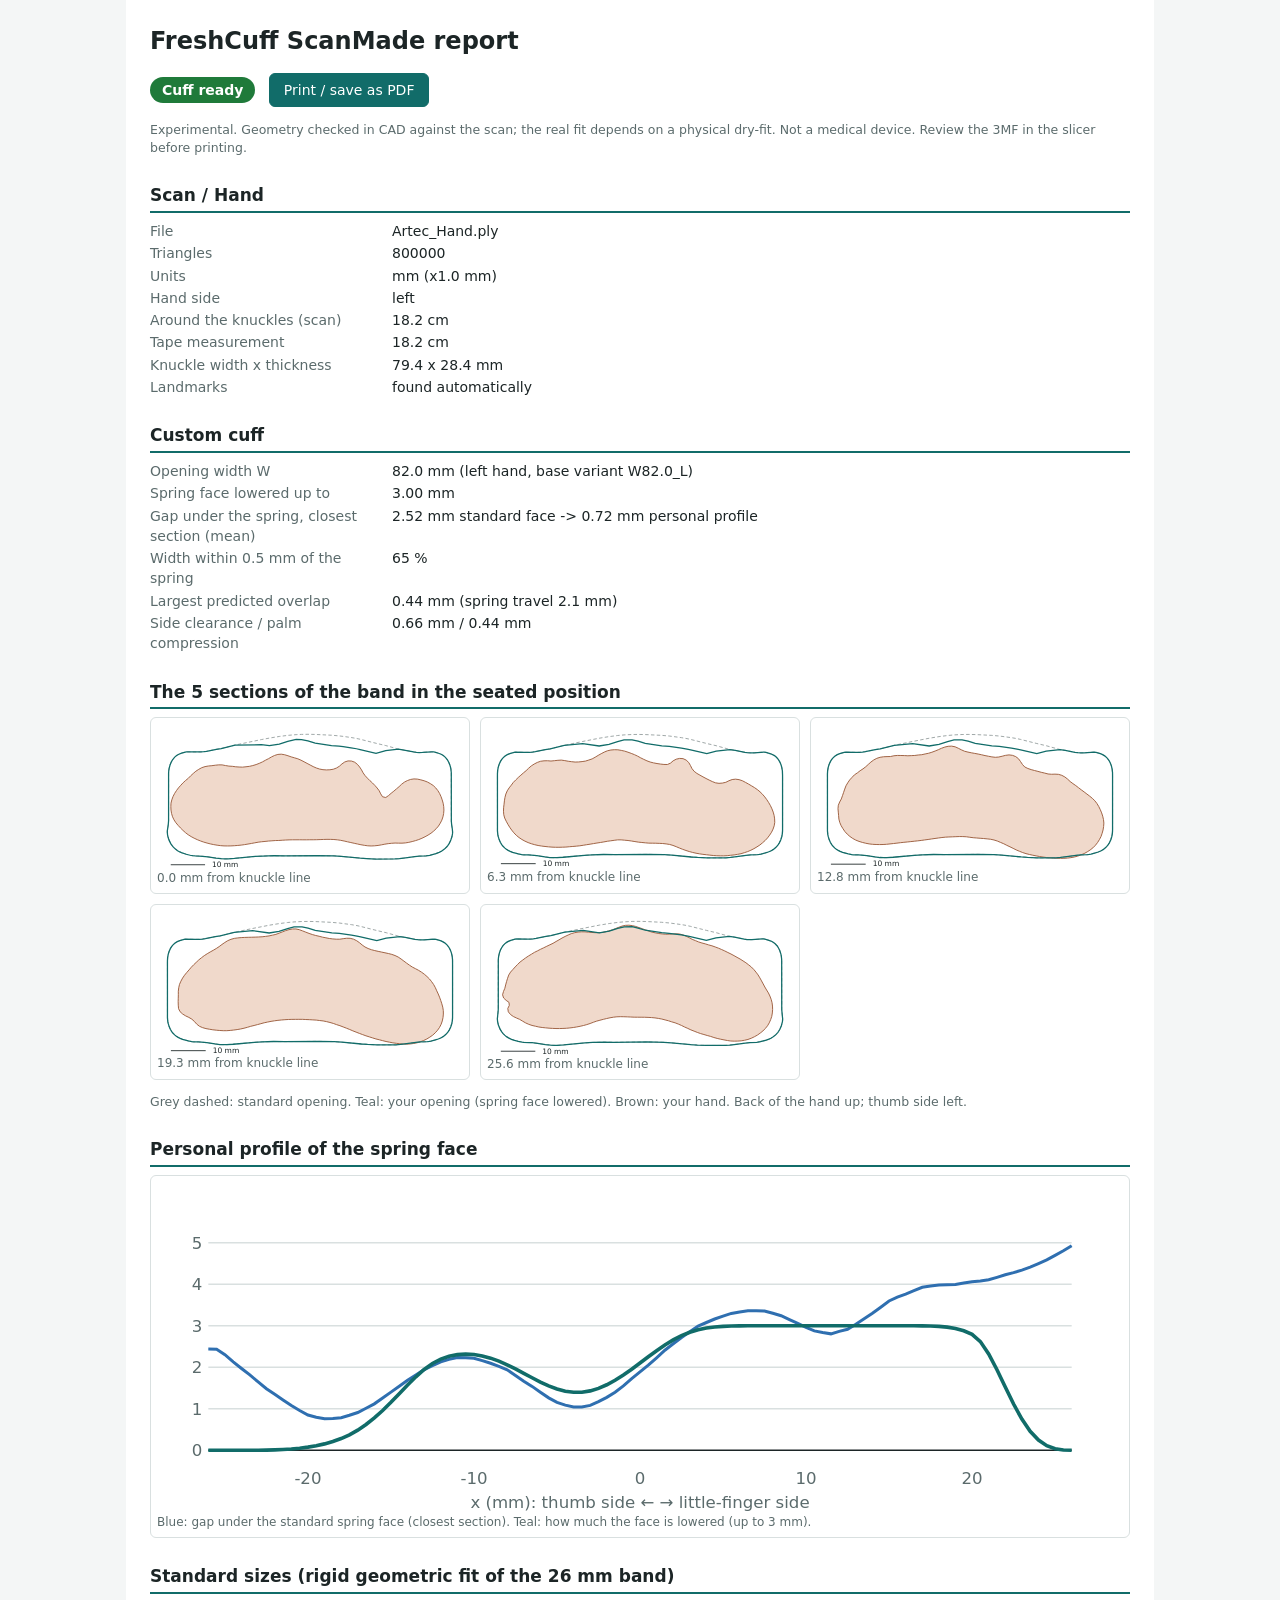
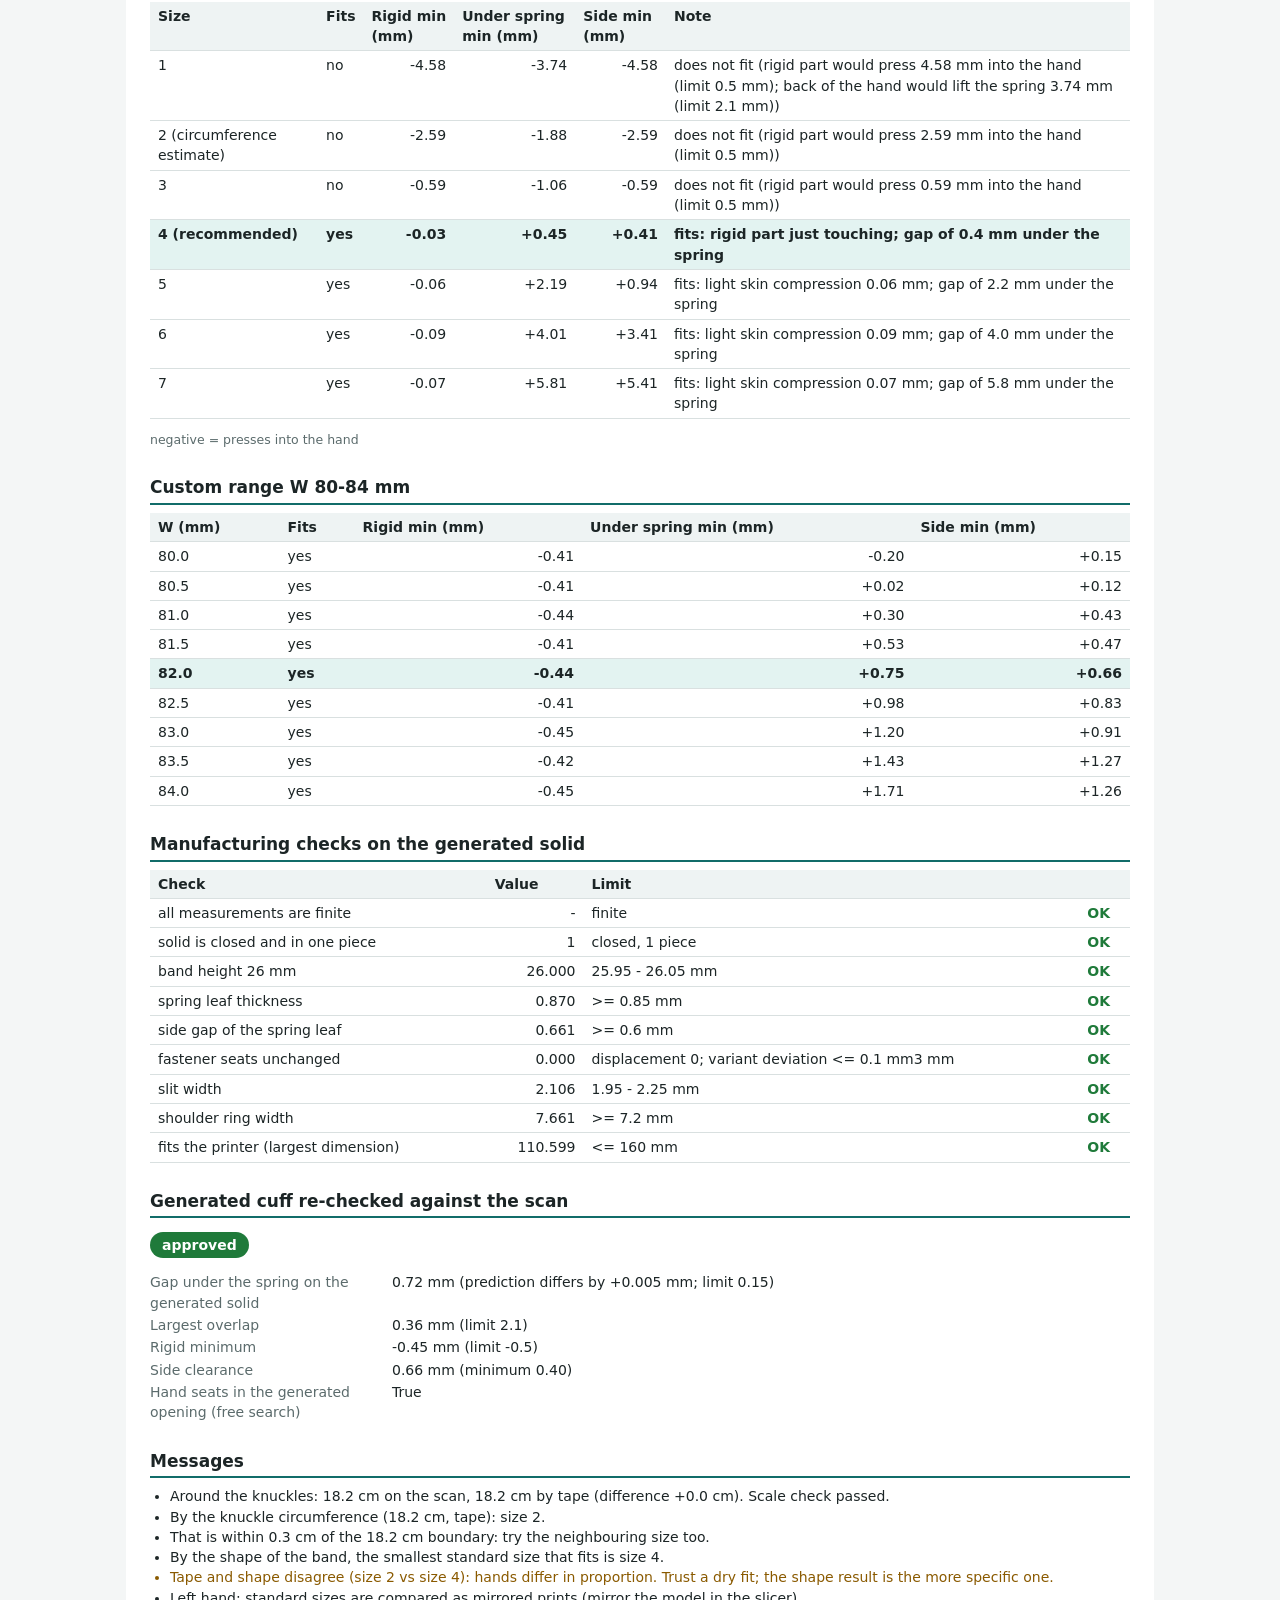
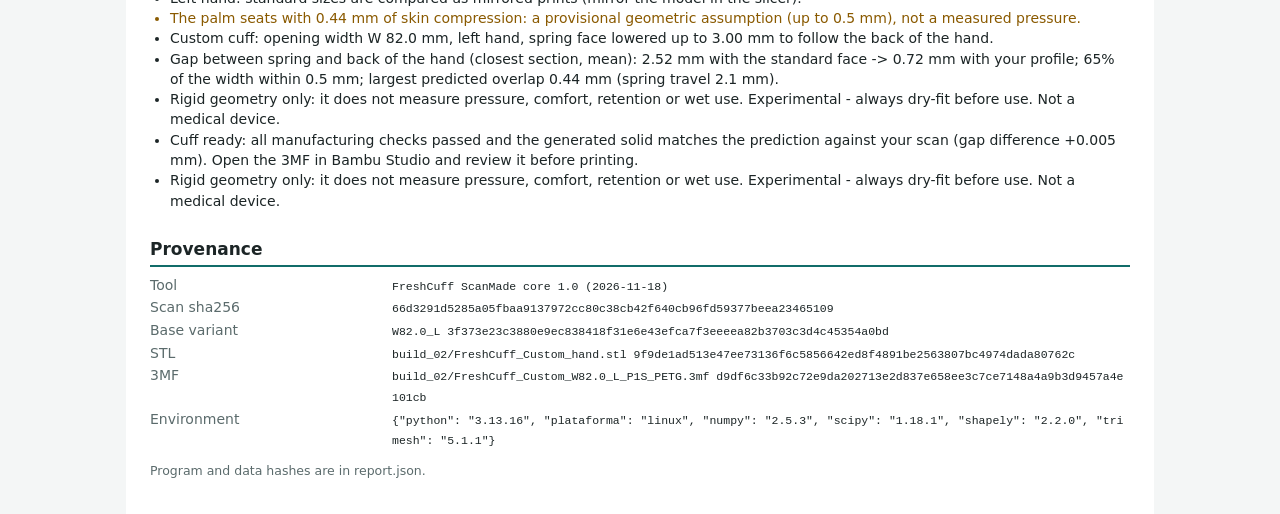
==== commit 3f4bb4da: "Release gates from cross-review: tape required for custom build, no unverified size recommendation, " ====
--- a/tests/fixtures/artec/report.html
+++ b/tests/fixtures/artec/report.html
@@ -13,4 +13,4 @@
 ul{margin:4px 0;padding-left:20px} li.warn{color:#8a5a00} li.error{color:#b3261e}
 button{font:inherit;padding:6px 14px;border:1px solid #116c69;background:#116c69;color:#fff;border-radius:6px;cursor:pointer}
 @media print{body{background:#fff}main{padding:0;max-width:none}button{display:none}h2{break-after:avoid}figure,table{break-inside:avoid}}
-</style></head><body><main><h1>FreshCuff ScanMade report</h1><p><span class="badge ok">Cuff ready</span> &nbsp; <button onclick="window.print()">Print / save as PDF</button></p><p class="muted">Experimental. Geometry checked in CAD against the scan; the real fit depends on a physical dry-fit. Not a medical device. Review the 3MF in the slicer before printing.</p><h2>Scan / Hand</h2><div class="kv"><div>File</div><div>Artec_Hand.ply</div><div>Triangles</div><div>800000</div><div>Units</div><div>mm (x1.0 mm)</div><div>Hand side</div><div>left</div><div>Around the knuckles (scan)</div><div>18.2 cm</div><div>Tape measurement</div><div>18.2 cm</div><div>Knuckle width x thickness</div><div>79.4 x 28.4 mm</div><div>Landmarks</div><div>found automatically</div></div><h2>Custom cuff</h2><div class="kv"><div>Opening width W</div><div>82.0 mm (left hand, base variant W82.0_L)</div><div>Spring face lowered up to</div><div>3.00 mm</div><div>Gap under the spring, closest section (mean)</div><div>2.52 mm standard face -&gt; 0.72 mm personal profile</div><div>Width within 0.5 mm of the spring</div><div>65 %</div><div>Largest predicted overlap</div><div>0.44 mm (spring travel 2.1 mm)</div><div>Side clearance / palm compression</div><div>0.66 mm / 0.44 mm</div></div><h2>The 5 sections of the band in the seated position</h2><div class="grid"><figure><svg viewBox="0 0 535 254" role="img" aria-label="section 0.0 mm"><path d="M318.91,73.82 L313.80,76.97 L308.19,79.10 L302.23,80.03 L296.21,80.27 L290.20,79.88 L284.29,78.77 L278.57,76.89 L273.05,74.50 L267.72,71.68 L262.40,68.86 L257.10,66.01 L251.74,63.26 L246.23,60.86 L240.46,59.16 L234.67,57.50 L229.01,55.52 L223.25,53.77 L217.34,52.76 L211.34,53.17 L205.59,54.97 L200.18,57.59 L194.97,60.60 L189.60,63.33 L184.35,66.26 L178.87,68.78 L173.26,70.94 L167.49,72.68 L161.62,74.02 L155.64,74.75 L149.65,75.42 L143.64,75.24 L137.63,74.81 L131.67,73.99 L125.65,73.61 L119.71,72.65 L113.81,71.48 L107.80,71.45 L101.83,72.07 L95.89,72.89 L89.89,73.43 L83.97,74.50 L78.25,76.38 L72.97,79.27 L67.93,82.56 L63.36,86.48 L58.89,90.52 L54.76,94.90 L50.08,98.68 L45.63,102.74 L41.55,107.17 L37.54,111.66 L33.94,116.50 L30.69,121.57 L27.96,126.94 L25.89,132.59 L24.44,138.43 L24.17,144.45 L24.44,150.47 L25.43,156.41 L27.16,162.18 L29.71,167.63 L33.01,172.67 L36.91,177.27 L40.98,181.72 L45.25,185.96 L49.74,189.98 L54.53,193.64 L59.63,196.85 L64.94,199.70 L70.40,202.25 L75.99,204.50 L81.67,206.51 L87.47,208.16 L93.31,209.66 L99.20,210.90 L105.14,211.92 L111.12,212.71 L117.13,213.16 L123.16,213.25 L129.18,213.17 L135.20,212.81 L141.20,212.34 L147.20,211.75 L153.17,210.91 L159.11,209.92 L165.05,208.88 L170.97,207.77 L176.89,206.66 L182.87,205.90 L188.87,205.33 L194.86,204.69 L200.87,204.24 L206.87,203.79 L212.90,203.65 L218.91,203.26 L224.93,202.91 L230.95,202.63 L236.97,202.48 L242.99,202.49 L249.02,202.46 L255.05,202.52 L261.08,202.51 L267.10,202.43 L273.13,202.43 L279.15,202.31 L285.17,202.11 L291.20,201.89 L297.22,201.69 L303.25,201.76 L309.27,201.97 L315.26,202.55 L321.23,203.41 L327.13,204.62 L333.01,205.99 L338.89,207.28 L344.78,208.58 L350.66,209.87 L356.56,211.11 L362.49,212.17 L368.46,212.99 L374.48,213.27 L380.50,212.97 L386.49,212.35 L392.43,211.32 L398.34,210.15 L404.29,209.21 L410.27,208.59 L416.27,208.18 L422.29,208.32 L428.31,208.37 L434.32,207.92 L440.26,206.93 L446.13,205.55 L451.94,203.95 L457.67,202.07 L463.24,199.78 L468.67,197.17 L473.93,194.25 L479.03,191.03 L483.73,187.27 L488.09,183.12 L492.04,178.57 L495.25,173.48 L498.02,168.13 L499.96,162.42 L501.16,156.52 L501.65,150.51 L501.31,144.50 L500.35,138.55 L498.67,132.76 L496.65,127.09 L494.17,121.60 L491.05,116.45 L487.33,111.72 L482.98,107.56 L477.95,104.25 L472.67,101.36 L467.03,99.23 L461.23,97.62 L455.35,96.34 L449.33,96.02 L443.40,96.91 L437.74,98.95 L432.43,101.73 L427.63,105.37 L423.28,109.54 L418.69,113.45 L414.11,117.37 L409.40,121.12 L404.89,125.10 L399.98,128.54 L394.33,127.21 L391.17,122.16 L388.53,116.75 L384.90,111.94 L380.95,107.40 L376.72,103.10 L372.26,99.07 L368.02,94.78 L363.92,90.38 L360.41,85.48 L357.56,80.18 L354.25,75.15 L350.38,70.54 L345.67,66.80 L340.03,64.76 L334.04,64.54 L328.32,66.35 L323.38,69.77 Z" fill="#f0d9cb" stroke="#9a5a3a" stroke-width="1.6"/><path d="M20.22,200.66 L21.64,204.38 L24.03,209.07 L26.20,212.32 L28.60,215.27 L32.23,218.74 L35.97,221.50 L39.90,223.72 L44.02,225.50 L51.02,227.73 L57.82,229.51 L62.38,230.35 L66.93,230.76 L73.39,230.92 L79.60,231.32 L89.05,232.40 L103.03,234.46 L112.04,235.52 L118.23,235.85 L124.50,235.75 L135.28,235.01 L171.83,231.65 L184.96,230.84 L204.71,230.31 L223.25,230.56 L280.45,229.99 L309.10,230.53 L321.83,231.46 L355.61,234.58 L366.39,235.32 L382.64,236.08 L415.72,236.02 L423.68,235.44 L431.31,234.52 L450.70,231.80 L458.47,231.08 L470.44,230.59 L476.95,229.52 L487.66,226.61 L493.33,224.47 L497.95,222.05 L502.58,218.74 L506.78,214.63 L508.36,212.69 L510.77,209.08 L513.57,203.45 L515.77,196.72 L516.65,192.17 L516.83,188.87 L516.39,183.87 L515.23,176.65 L514.63,170.00 L514.55,85.09 L513.88,78.92 L513.20,75.66 L512.02,71.60 L510.11,66.91 L507.82,62.84 L506.09,60.48 L504.25,58.36 L500.59,55.22 L496.80,52.96 L492.23,51.11 L487.14,49.63 L484.11,48.88 L480.54,48.60 L464.17,49.69 L458.45,49.84 L453.53,49.57 L448.57,48.88 L431.71,45.49 L422.05,43.88 L399.94,37.71 L382.97,33.71 L355.09,26.66 L348.77,25.27 L339.28,23.60 L325.46,21.67 L318.07,20.76 L305.15,19.63 L276.53,18.24 L263.84,18.00 L252.67,18.18 L243.24,18.62 L228.62,19.88 L213.79,21.80 L196.57,24.61 L182.39,27.27 L136.42,36.80 L112.21,42.94 L103.79,44.24 L86.62,47.73 L81.74,48.44 L76.41,48.83 L70.29,48.93 L53.41,48.59 L51.40,48.76 L49.45,49.18 L42.97,50.98 L38.24,52.85 L34.24,55.21 L30.97,57.95 L27.46,62.15 L25.07,66.19 L22.78,71.63 L21.21,77.45 L20.57,81.41 L20.23,86.30 L20.21,169.27 L19.65,176.23 L18.16,185.93 L18.00,188.80 L18.38,193.69 L19.01,196.55 L20.22,200.66 Z" fill="none" stroke="#8a9494" stroke-width="1.4" stroke-dasharray="6 4"/><path d="M20.22,200.66 L19.01,196.55 L18.38,193.69 L18.00,188.80 L18.16,185.93 L19.65,176.23 L20.21,169.27 L20.23,86.30 L20.57,81.41 L21.21,77.45 L22.78,71.63 L25.07,66.19 L27.46,62.15 L30.97,57.95 L34.24,55.21 L38.24,52.85 L42.97,50.98 L49.45,49.18 L51.40,48.76 L53.41,48.59 L70.29,48.93 L76.41,48.83 L81.74,48.44 L86.62,47.73 L103.79,44.24 L112.21,42.94 L136.42,36.87 L182.39,36.28 L196.57,37.94 L213.79,35.06 L228.62,30.32 L243.24,27.01 L252.67,27.18 L263.84,29.56 L276.53,33.49 L305.15,37.62 L318.07,38.76 L325.46,39.67 L339.28,41.60 L348.77,43.27 L355.09,44.66 L382.97,51.14 L399.94,46.42 L422.05,43.91 L431.71,45.49 L448.57,48.88 L453.53,49.57 L458.45,49.84 L464.17,49.69 L480.54,48.60 L484.11,48.88 L487.14,49.63 L492.23,51.11 L496.80,52.96 L500.59,55.22 L504.25,58.36 L506.09,60.48 L507.82,62.84 L510.11,66.91 L512.02,71.60 L513.20,75.66 L513.88,78.92 L514.55,85.09 L514.63,170.00 L515.23,176.65 L516.39,183.87 L516.83,188.87 L516.65,192.17 L515.77,196.72 L513.57,203.45 L510.77,209.08 L508.36,212.69 L506.78,214.63 L502.58,218.74 L497.95,222.05 L493.33,224.47 L487.66,226.61 L476.95,229.52 L470.44,230.59 L458.47,231.08 L450.70,231.80 L431.31,234.52 L423.68,235.44 L415.72,236.02 L382.64,236.08 L366.39,235.32 L355.61,234.58 L321.83,231.46 L309.10,230.53 L280.45,229.99 L223.25,230.56 L204.71,230.31 L184.96,230.84 L171.83,231.65 L135.28,235.01 L124.50,235.75 L118.23,235.85 L112.04,235.52 L103.03,234.46 L89.05,232.40 L79.60,231.32 L73.39,230.92 L66.93,230.76 L62.38,230.35 L57.82,229.51 L51.02,227.73 L44.02,225.50 L39.90,223.72 L35.97,221.50 L32.23,218.74 L28.60,215.27 L26.20,212.32 L24.03,209.07 L21.64,204.38 L20.22,200.66 Z" fill="none" stroke="#116c69" stroke-width="2.2"/><line x1="24.0" y1="246.1" x2="84.0" y2="246.1" stroke="#1c2526" stroke-width="1.5"/><text x="96.0" y="250.1" font-size="13" fill="#1c2526">10 mm</text></svg><figcaption>0.0 mm from knuckle line</figcaption></figure><figure><svg viewBox="0 0 528 249" role="img" aria-label="section 6.3 mm"><path d="M287.47,67.09 L281.64,65.65 L276.01,63.56 L270.56,61.05 L265.17,58.38 L259.91,55.48 L254.47,52.91 L248.90,50.69 L243.26,48.65 L237.55,46.82 L231.67,45.53 L225.74,44.51 L219.74,44.36 L213.75,44.87 L207.89,46.19 L202.34,48.47 L197.02,51.26 L191.77,54.17 L186.67,57.31 L181.40,60.22 L175.73,62.15 L170.00,63.98 L164.06,64.87 L158.10,65.48 L152.09,65.66 L146.11,65.06 L140.16,64.26 L134.24,63.18 L128.31,62.30 L122.32,62.66 L116.35,63.30 L110.37,63.91 L104.39,63.40 L98.40,63.55 L92.44,64.30 L86.80,66.31 L81.48,69.07 L76.42,72.32 L71.87,76.25 L67.58,80.45 L62.96,84.30 L58.44,88.26 L53.93,92.24 L49.67,96.47 L45.43,100.73 L41.88,105.57 L38.15,110.27 L34.91,115.34 L32.51,120.85 L31.01,126.65 L30.04,132.59 L29.39,138.56 L28.64,144.52 L28.45,150.53 L28.91,156.52 L30.52,162.29 L33.11,167.72 L35.99,173.00 L39.12,178.13 L42.57,183.06 L46.34,187.74 L50.53,192.06 L55.15,195.90 L60.15,199.25 L65.42,202.13 L70.90,204.62 L76.57,206.63 L82.34,208.31 L88.20,209.66 L94.14,210.62 L100.10,211.36 L106.09,211.99 L112.09,212.47 L118.09,212.72 L124.10,212.74 L130.12,212.59 L136.13,212.36 L142.12,211.81 L148.11,211.32 L154.10,210.82 L160.08,210.18 L166.03,209.27 L171.96,208.30 L177.91,207.39 L183.83,206.35 L189.77,205.40 L195.71,204.47 L201.64,203.48 L207.55,202.38 L213.51,201.55 L219.46,200.72 L225.42,199.93 L231.43,199.94 L237.41,200.50 L243.40,201.04 L249.35,201.93 L255.28,202.88 L261.22,203.84 L267.20,204.44 L273.18,205.07 L279.16,205.58 L285.18,205.67 L291.19,205.74 L297.20,205.98 L303.20,206.24 L309.18,206.92 L315.11,207.85 L320.88,209.52 L326.49,211.70 L332.03,214.03 L337.62,216.25 L343.29,218.25 L349.01,220.09 L354.82,221.65 L360.68,222.98 L366.61,224.02 L372.55,224.94 L378.53,225.61 L384.50,226.32 L390.48,226.93 L396.49,227.33 L402.50,227.49 L408.51,227.53 L414.52,227.21 L420.49,226.55 L426.47,225.96 L432.40,224.94 L438.31,223.83 L444.05,222.07 L449.75,220.18 L455.30,217.84 L460.66,215.13 L465.83,212.05 L470.87,208.78 L475.53,204.99 L480.02,200.99 L484.11,196.58 L487.73,191.78 L491.00,186.74 L493.63,181.34 L495.58,175.66 L496.53,169.72 L496.31,163.73 L495.44,157.78 L493.84,152.00 L491.68,146.39 L489.13,140.94 L486.14,135.72 L482.87,130.67 L479.32,125.82 L475.40,121.27 L471.12,117.04 L466.50,113.19 L461.56,109.77 L456.41,106.65 L451.22,103.61 L445.97,100.69 L440.63,97.90 L434.94,96.02 L428.99,95.19 L423.03,95.85 L417.40,97.94 L412.03,100.65 L406.16,101.93 L400.30,102.40 L394.37,101.52 L388.77,99.34 L383.34,96.76 L377.99,94.03 L372.68,91.19 L367.43,88.27 L362.22,85.29 L357.46,81.66 L353.71,76.99 L351.06,71.61 L348.06,66.40 L343.70,62.30 L338.27,59.76 L332.31,59.39 L326.48,60.73 L321.19,63.53 L316.68,67.49 L311.27,69.89 L305.26,69.79 L299.30,69.12 L293.36,68.23 Z" fill="#f0d9cb" stroke="#9a5a3a" stroke-width="1.6"/><path d="M449.06,49.43 L455.03,49.84 L460.84,49.69 L472.86,48.77 L478.12,48.62 L481.48,49.07 L488.27,50.99 L491.45,52.18 L495.25,54.17 L497.59,55.82 L499.85,57.86 L502.25,60.66 L504.46,64.03 L505.59,66.17 L507.48,70.79 L508.62,74.71 L509.73,81.04 L510.00,89.08 L510.00,182.21 L509.92,185.77 L509.50,189.95 L508.70,194.08 L506.84,200.05 L504.21,205.54 L501.92,209.02 L498.59,212.83 L494.26,216.40 L490.49,218.66 L485.37,220.90 L480.32,222.52 L472.87,224.48 L469.93,225.07 L466.72,225.50 L454.80,225.98 L446.83,226.73 L427.51,229.44 L420.13,230.33 L412.25,230.92 L379.38,230.98 L363.22,230.23 L352.50,229.49 L318.78,226.37 L305.88,225.44 L277.14,224.89 L219.88,225.46 L201.08,225.21 L181.34,225.75 L168.08,226.56 L131.38,229.94 L120.67,230.66 L114.55,230.75 L108.49,230.39 L99.84,229.36 L86.04,227.32 L76.53,226.24 L71.36,225.88 L63.20,225.65 L60.00,225.35 L53.93,224.19 L44.17,221.44 L39.94,219.82 L36.53,218.14 L33.34,216.13 L30.40,213.76 L27.73,211.06 L25.36,208.03 L22.96,204.05 L20.93,199.45 L19.30,194.03 L18.67,190.98 L18.04,184.87 L18.00,86.10 L18.33,80.54 L19.33,74.93 L20.98,69.50 L23.27,64.50 L25.13,61.50 L27.26,58.82 L30.59,55.68 L34.98,52.91 L39.27,51.14 L46.79,49.02 L48.72,48.68 L66.83,48.92 L73.02,48.83 L78.44,48.44 L83.41,47.71 L100.53,44.23 L109.01,42.92 L133.27,36.77 L165.10,30.13 L193.50,24.57 L210.49,21.79 L225.32,19.87 L236.46,18.83 L250.29,18.14 L260.69,18.00 L272.99,18.23 L301.65,19.63 L314.54,20.75 L335.69,23.59 L345.11,25.24 L351.38,26.63 L379.30,33.68 L395.57,37.50 L419.12,44.03 L428.32,45.51 L445.01,48.86 L449.06,49.43 Z" fill="none" stroke="#8a9494" stroke-width="1.4" stroke-dasharray="6 4"/><path d="M449.06,49.43 L455.03,49.84 L460.84,49.69 L472.86,48.77 L478.12,48.62 L481.48,49.07 L488.27,50.99 L491.45,52.18 L495.25,54.17 L497.59,55.82 L499.85,57.86 L502.25,60.66 L504.46,64.03 L505.59,66.17 L507.48,70.79 L508.62,74.71 L509.73,81.04 L510.00,89.08 L510.00,182.21 L509.92,185.77 L509.50,189.95 L508.70,194.08 L506.84,200.05 L504.21,205.54 L501.92,209.02 L498.59,212.83 L494.26,216.40 L490.49,218.66 L485.37,220.90 L480.32,222.52 L472.87,224.48 L469.93,225.07 L466.72,225.50 L454.80,225.98 L446.83,226.73 L427.51,229.44 L420.13,230.33 L412.25,230.92 L379.38,230.98 L363.22,230.23 L352.50,229.49 L318.78,226.37 L305.88,225.44 L277.14,224.89 L219.88,225.46 L201.08,225.21 L181.34,225.75 L168.08,226.56 L131.38,229.94 L120.67,230.66 L114.55,230.75 L108.49,230.39 L99.84,229.36 L86.04,227.32 L76.53,226.24 L71.36,225.88 L63.20,225.65 L60.00,225.35 L53.93,224.19 L44.17,221.44 L39.94,219.82 L36.53,218.14 L33.34,216.13 L30.40,213.76 L27.73,211.06 L25.36,208.03 L22.96,204.05 L20.93,199.45 L19.30,194.03 L18.67,190.98 L18.04,184.87 L18.00,86.10 L18.33,80.54 L19.33,74.93 L20.98,69.50 L23.27,64.50 L25.13,61.50 L27.26,58.82 L30.59,55.68 L34.98,52.91 L39.27,51.14 L46.79,49.02 L48.72,48.68 L66.83,48.92 L73.02,48.83 L78.44,48.44 L83.41,47.71 L100.53,44.23 L109.01,42.92 L133.27,36.85 L165.10,33.88 L193.50,37.94 L210.49,35.04 L225.32,30.29 L236.46,27.43 L250.29,27.32 L260.69,29.63 L272.99,33.44 L301.65,37.62 L314.54,38.75 L335.69,41.59 L345.11,43.24 L351.38,44.63 L379.30,51.14 L395.57,47.00 L419.12,44.04 L428.32,45.51 L445.01,48.86 L449.06,49.43 Z" fill="none" stroke="#116c69" stroke-width="2.2"/><line x1="24.0" y1="241.0" x2="84.0" y2="241.0" stroke="#1c2526" stroke-width="1.5"/><text x="96.0" y="245.0" font-size="13" fill="#1c2526">10 mm</text></svg><figcaption>6.3 mm from knuckle line</figcaption></figure><figure><svg viewBox="0 0 528 250" role="img" aria-label="section 12.8 mm"><path d="M108.88,57.44 L114.80,56.54 L120.82,56.26 L126.83,56.11 L132.70,54.83 L138.69,54.26 L144.70,54.34 L150.72,54.49 L156.73,54.84 L162.74,54.57 L168.75,54.28 L174.71,53.48 L180.71,52.99 L186.58,51.71 L192.47,50.48 L198.23,48.73 L203.86,46.63 L209.41,44.35 L214.88,41.85 L220.54,39.82 L226.40,38.47 L232.40,38.20 L238.30,39.36 L243.78,41.82 L249.14,44.55 L254.63,47.02 L260.47,48.46 L266.35,49.69 L272.27,50.77 L278.19,51.86 L284.08,53.10 L289.93,54.50 L295.84,55.63 L301.74,56.75 L307.71,57.46 L313.67,56.95 L319.52,55.61 L325.34,54.10 L331.30,53.32 L337.26,54.08 L342.86,56.23 L347.63,59.87 L351.17,64.72 L354.44,69.77 L358.48,74.16 L363.89,76.77 L369.59,78.71 L375.40,80.27 L381.23,81.76 L387.03,83.36 L392.90,84.70 L398.68,86.23 L404.67,86.72 L410.66,86.55 L416.65,86.87 L422.38,88.56 L427.69,91.39 L432.43,95.08 L436.78,99.23 L441.58,102.86 L446.53,106.28 L451.31,109.93 L456.05,113.62 L460.91,117.17 L465.70,120.81 L470.48,124.46 L475.12,128.30 L479.41,132.49 L483.09,137.24 L486.20,142.40 L488.83,147.81 L491.15,153.36 L493.01,159.08 L494.36,164.95 L495.01,170.92 L494.58,176.92 L493.63,182.86 L492.02,188.65 L490.04,194.33 L487.21,199.64 L484.03,204.74 L480.30,209.47 L476.07,213.74 L471.31,217.42 L466.26,220.69 L460.97,223.55 L455.44,225.92 L449.80,228.01 L443.98,229.55 L438.06,230.63 L432.10,231.41 L426.09,231.80 L420.08,231.88 L414.07,231.68 L408.05,231.41 L402.05,231.01 L396.07,230.44 L390.10,229.64 L384.16,228.69 L378.25,227.60 L372.34,226.46 L366.47,225.16 L360.63,223.70 L354.92,221.83 L349.32,219.63 L343.79,217.28 L338.41,214.58 L333.00,211.94 L327.55,209.39 L322.21,206.62 L316.66,204.31 L311.11,201.97 L305.38,200.14 L299.50,198.89 L293.53,198.23 L287.54,197.62 L281.54,197.20 L275.54,196.70 L269.54,196.21 L263.58,195.44 L257.63,194.60 L251.62,194.29 L245.60,194.22 L239.59,194.48 L233.58,194.71 L227.57,194.95 L221.56,195.27 L215.57,195.91 L209.61,196.71 L203.65,197.52 L197.69,198.38 L191.73,199.26 L185.77,200.07 L179.81,200.92 L173.84,201.65 L167.85,202.30 L161.87,202.94 L155.89,203.59 L149.89,204.17 L143.91,204.83 L137.94,205.59 L131.96,206.27 L125.98,206.94 L120.00,207.59 L113.99,207.96 L107.98,208.07 L101.96,207.94 L95.95,207.64 L89.98,206.92 L84.07,205.76 L78.22,204.33 L72.47,202.58 L66.88,200.35 L61.61,197.45 L56.66,194.02 L52.16,190.04 L48.09,185.61 L44.74,180.62 L41.66,175.45 L39.28,169.93 L37.76,164.11 L37.25,158.12 L36.73,152.12 L36.20,146.14 L36.81,140.17 L39.08,134.61 L41.95,129.32 L43.97,123.67 L45.92,117.98 L47.85,112.28 L49.97,106.66 L53.02,101.48 L56.41,96.52 L60.47,92.07 L64.60,87.72 L69.60,84.38 L74.34,80.69 L79.37,77.39 L84.14,73.73 L88.54,69.66 L93.01,65.64 L97.85,62.08 L103.15,59.25 Z" fill="#f0d9cb" stroke="#9a5a3a" stroke-width="1.6"/><path d="M450.01,49.57 L445.01,48.86 L428.32,45.51 L419.12,44.03 L395.57,37.50 L379.30,33.68 L351.38,26.63 L345.11,25.24 L335.69,23.59 L314.54,20.75 L301.65,19.63 L272.99,18.23 L260.69,18.00 L250.29,18.14 L236.46,18.83 L225.32,19.87 L210.49,21.79 L193.50,24.57 L165.10,30.13 L133.27,36.77 L109.01,42.92 L100.53,44.23 L83.41,47.71 L78.44,48.44 L73.02,48.83 L66.83,48.92 L48.72,48.68 L46.79,49.02 L39.27,51.14 L34.98,52.91 L30.59,55.68 L27.26,58.82 L25.13,61.50 L23.27,64.50 L20.98,69.50 L19.33,74.93 L18.33,80.54 L18.00,86.10 L18.04,184.87 L18.67,190.98 L19.30,194.03 L20.93,199.45 L22.96,204.05 L25.36,208.03 L27.73,211.06 L30.40,213.76 L33.34,216.13 L36.53,218.14 L39.94,219.82 L44.17,221.44 L53.93,224.19 L60.00,225.35 L63.20,225.65 L71.36,225.88 L76.53,226.24 L86.04,227.32 L99.84,229.36 L108.49,230.39 L114.55,230.75 L120.67,230.66 L131.38,229.94 L168.08,226.56 L181.34,225.75 L201.08,225.21 L219.88,225.46 L277.14,224.89 L305.88,225.44 L318.78,226.37 L352.50,229.49 L363.22,230.23 L379.38,230.98 L412.25,230.92 L420.13,230.33 L427.51,229.44 L446.83,226.73 L454.80,225.98 L466.72,225.50 L469.93,225.07 L472.87,224.48 L480.32,222.52 L485.37,220.90 L490.49,218.66 L494.26,216.40 L498.59,212.83 L501.92,209.02 L504.21,205.54 L506.84,200.05 L508.70,194.08 L509.50,189.95 L509.92,185.77 L510.00,182.21 L510.00,89.08 L509.95,83.93 L509.29,77.90 L508.09,72.73 L506.60,68.44 L505.59,66.17 L503.35,62.20 L501.09,59.21 L498.68,56.75 L496.43,54.96 L492.76,52.78 L490.11,51.64 L486.14,50.33 L481.48,49.07 L478.12,48.62 L472.86,48.77 L460.84,49.69 L455.03,49.84 L450.01,49.57 Z" fill="none" stroke="#8a9494" stroke-width="1.4" stroke-dasharray="6 4"/><path d="M450.01,49.57 L455.03,49.84 L460.84,49.69 L472.86,48.77 L478.12,48.62 L481.48,49.07 L486.14,50.33 L490.11,51.64 L492.76,52.78 L496.43,54.96 L498.68,56.75 L501.09,59.21 L503.35,62.20 L505.59,66.17 L506.60,68.44 L508.09,72.73 L509.29,77.90 L509.95,83.93 L510.00,89.08 L510.00,182.21 L509.92,185.77 L509.50,189.95 L508.70,194.08 L506.84,200.05 L504.21,205.54 L501.92,209.02 L498.59,212.83 L494.26,216.40 L490.49,218.66 L485.37,220.90 L480.32,222.52 L472.87,224.48 L469.93,225.07 L466.72,225.50 L454.80,225.98 L446.83,226.73 L427.51,229.44 L420.13,230.33 L412.25,230.92 L379.38,230.98 L363.22,230.23 L352.50,229.49 L318.78,226.37 L305.88,225.44 L277.14,224.89 L219.88,225.46 L201.08,225.21 L181.34,225.75 L168.08,226.56 L131.38,229.94 L120.67,230.66 L114.55,230.75 L108.49,230.39 L99.84,229.36 L86.04,227.32 L76.53,226.24 L71.36,225.88 L63.20,225.65 L60.00,225.35 L53.93,224.19 L44.17,221.44 L39.94,219.82 L36.53,218.14 L33.34,216.13 L30.40,213.76 L27.73,211.06 L25.36,208.03 L22.96,204.05 L20.93,199.45 L19.30,194.03 L18.67,190.98 L18.04,184.87 L18.00,86.10 L18.33,80.54 L19.33,74.93 L20.98,69.50 L23.27,64.50 L25.13,61.50 L27.26,58.82 L30.59,55.68 L34.98,52.91 L39.27,51.14 L46.79,49.02 L48.72,48.68 L66.83,48.92 L73.02,48.83 L78.44,48.44 L83.41,47.71 L100.53,44.23 L109.01,42.92 L133.27,36.85 L165.10,33.88 L193.50,37.94 L210.49,35.04 L225.32,30.29 L236.46,27.43 L250.29,27.32 L260.69,29.63 L272.99,33.44 L301.65,37.62 L314.54,38.75 L335.69,41.59 L345.11,43.24 L351.38,44.63 L379.30,51.14 L395.57,47.00 L419.12,44.04 L428.32,45.51 L445.01,48.86 L450.01,49.57 Z" fill="none" stroke="#116c69" stroke-width="2.2"/><line x1="24.0" y1="241.9" x2="84.0" y2="241.9" stroke="#1c2526" stroke-width="1.5"/><text x="96.0" y="245.9" font-size="13" fill="#1c2526">10 mm</text></svg><figcaption>12.8 mm from knuckle line</figcaption></figure><figure><svg viewBox="0 0 528 249" role="img" aria-label="section 19.3 mm"><path d="M343.61,209.03 L349.22,211.22 L354.87,213.32 L360.52,215.39 L366.27,217.17 L372.01,219.00 L377.75,220.78 L383.60,222.22 L389.41,223.75 L395.25,225.21 L401.15,226.37 L407.06,227.53 L413.02,228.37 L418.99,229.07 L424.98,229.65 L431.00,229.76 L437.00,229.40 L442.95,228.57 L448.86,227.41 L454.60,225.62 L460.22,223.46 L465.62,220.83 L470.77,217.69 L475.69,214.25 L480.14,210.19 L484.16,205.72 L487.60,200.78 L490.32,195.42 L492.29,189.74 L493.55,183.85 L494.15,177.86 L494.02,171.85 L493.08,165.91 L491.47,160.11 L489.61,154.39 L487.57,148.72 L485.27,143.16 L482.71,137.71 L480.28,132.20 L477.36,126.94 L473.92,122.00 L470.16,117.31 L465.88,113.08 L461.35,109.12 L456.47,105.58 L451.38,102.38 L446.08,99.56 L440.72,96.82 L435.70,93.52 L430.80,90.02 L425.99,86.41 L421.17,82.81 L416.18,79.45 L410.75,76.87 L405.10,74.83 L399.26,73.39 L393.39,72.12 L387.50,70.88 L381.61,69.64 L375.74,68.30 L369.93,66.77 L364.27,64.72 L358.86,62.09 L353.98,58.60 L349.39,54.70 L344.47,51.24 L339.08,48.58 L333.27,47.11 L327.26,47.00 L321.29,47.77 L315.34,48.67 L309.33,48.65 L303.32,48.17 L297.35,47.44 L291.46,46.25 L285.55,45.13 L279.73,43.59 L273.86,42.26 L268.07,40.63 L262.37,38.68 L256.75,36.53 L251.16,34.30 L245.51,32.23 L239.63,30.96 L233.63,31.02 L227.72,32.14 L221.95,33.88 L216.34,36.05 L210.73,38.21 L205.12,40.37 L199.24,41.68 L193.37,42.97 L187.41,43.79 L181.43,44.48 L175.43,44.83 L169.41,45.06 L163.40,45.26 L157.39,45.40 L151.38,45.59 L145.37,45.89 L139.37,46.45 L133.42,47.24 L127.63,48.87 L122.07,51.19 L116.96,54.36 L112.02,57.79 L107.23,61.43 L102.22,64.76 L97.04,67.81 L91.78,70.72 L86.60,73.78 L81.54,77.05 L76.74,80.66 L72.05,84.43 L67.71,88.60 L63.32,92.72 L59.14,97.05 L55.26,101.65 L51.29,106.18 L47.51,110.84 L44.10,115.80 L41.26,121.10 L38.81,126.59 L37.46,132.46 L36.76,138.43 L36.79,144.45 L36.66,150.47 L36.49,156.46 L36.70,162.47 L37.19,168.47 L39.85,173.84 L44.31,177.84 L49.43,181.00 L54.87,183.57 L60.05,186.59 L64.52,190.62 L68.48,195.16 L73.16,198.90 L78.68,201.29 L84.47,202.93 L90.40,204.01 L96.34,204.98 L102.31,205.68 L108.31,206.21 L114.32,206.56 L120.34,206.54 L126.34,206.08 L132.33,205.43 L138.29,204.60 L144.23,203.62 L150.10,202.28 L155.91,200.71 L161.68,199.00 L167.53,197.57 L173.35,196.04 L179.17,194.47 L184.97,192.89 L190.86,191.65 L196.76,190.46 L202.70,189.50 L208.67,188.71 L214.66,188.07 L220.66,187.57 L226.67,187.21 L232.69,187.03 L238.71,187.00 L244.73,186.95 L250.75,186.96 L256.76,187.27 L262.78,187.50 L268.78,187.90 L274.79,188.27 L280.77,189.01 L286.75,189.71 L292.64,190.90 L298.47,192.37 L304.25,194.05 L309.91,196.09 L315.64,197.93 L321.27,200.08 L326.89,202.23 L332.48,204.46 L338.01,206.84 Z" fill="#f0d9cb" stroke="#9a5a3a" stroke-width="1.6"/><path d="M450.01,49.57 L455.03,49.84 L460.84,49.69 L472.86,48.77 L478.12,48.62 L481.48,49.07 L486.14,50.33 L490.11,51.64 L492.76,52.78 L496.43,54.96 L498.68,56.75 L501.09,59.21 L503.35,62.20 L505.59,66.17 L506.60,68.44 L508.09,72.73 L509.29,77.90 L509.95,83.93 L510.00,89.08 L510.00,182.21 L509.92,185.77 L509.50,189.95 L508.70,194.08 L506.84,200.05 L504.21,205.54 L501.92,209.02 L498.59,212.83 L494.26,216.40 L490.49,218.66 L485.37,220.90 L480.32,222.52 L472.87,224.48 L469.93,225.07 L466.72,225.50 L454.80,225.98 L446.83,226.73 L427.51,229.44 L420.13,230.33 L412.25,230.92 L379.38,230.98 L363.22,230.23 L352.50,229.49 L318.78,226.37 L305.88,225.44 L277.14,224.89 L219.88,225.46 L201.08,225.21 L181.34,225.75 L168.08,226.56 L131.38,229.94 L120.67,230.66 L114.55,230.75 L108.49,230.39 L99.84,229.36 L86.04,227.32 L76.53,226.24 L71.36,225.88 L63.20,225.65 L60.00,225.35 L53.93,224.19 L44.17,221.44 L39.94,219.82 L36.53,218.14 L33.34,216.13 L30.40,213.76 L27.73,211.06 L25.36,208.03 L22.96,204.05 L20.93,199.45 L19.30,194.03 L18.67,190.98 L18.04,184.87 L18.00,86.10 L18.33,80.54 L19.33,74.93 L20.98,69.50 L23.27,64.50 L25.13,61.50 L27.26,58.82 L30.59,55.68 L34.98,52.91 L39.27,51.14 L46.79,49.02 L48.72,48.68 L66.83,48.92 L73.02,48.83 L78.44,48.44 L83.41,47.71 L100.53,44.23 L109.01,42.92 L133.27,36.77 L165.10,30.13 L193.50,24.57 L210.49,21.79 L225.32,19.87 L236.46,18.83 L250.29,18.14 L260.69,18.00 L272.99,18.23 L301.65,19.63 L314.54,20.75 L335.69,23.59 L345.11,25.24 L351.38,26.63 L379.30,33.68 L395.57,37.50 L419.12,44.03 L428.32,45.51 L445.01,48.86 L450.01,49.57 Z" fill="none" stroke="#8a9494" stroke-width="1.4" stroke-dasharray="6 4"/><path d="M450.01,49.57 L455.03,49.84 L460.84,49.69 L472.86,48.77 L478.12,48.62 L481.48,49.07 L486.14,50.33 L490.11,51.64 L492.76,52.78 L496.43,54.96 L498.68,56.75 L501.09,59.21 L503.35,62.20 L505.59,66.17 L506.60,68.44 L508.09,72.73 L509.29,77.90 L509.95,83.93 L510.00,89.08 L510.00,182.21 L509.92,185.77 L509.50,189.95 L508.70,194.08 L506.84,200.05 L504.21,205.54 L501.92,209.02 L498.59,212.83 L494.26,216.40 L490.49,218.66 L485.37,220.90 L480.32,222.52 L472.87,224.48 L469.93,225.07 L466.72,225.50 L454.80,225.98 L446.83,226.73 L427.51,229.44 L420.13,230.33 L412.25,230.92 L379.38,230.98 L363.22,230.23 L352.50,229.49 L318.78,226.37 L305.88,225.44 L277.14,224.89 L219.88,225.46 L201.08,225.21 L181.34,225.75 L168.08,226.56 L131.38,229.94 L120.67,230.66 L114.55,230.75 L108.49,230.39 L99.84,229.36 L86.04,227.32 L76.53,226.24 L71.36,225.88 L63.20,225.65 L60.00,225.35 L53.93,224.19 L44.17,221.44 L39.94,219.82 L36.53,218.14 L33.34,216.13 L30.40,213.76 L27.73,211.06 L25.36,208.03 L22.96,204.05 L20.93,199.45 L19.30,194.03 L18.67,190.98 L18.04,184.87 L18.00,86.10 L18.33,80.54 L19.33,74.93 L20.98,69.50 L23.27,64.50 L25.13,61.50 L27.26,58.82 L30.59,55.68 L34.98,52.91 L39.27,51.14 L46.79,49.02 L48.72,48.68 L66.83,48.92 L73.02,48.83 L78.44,48.44 L83.41,47.71 L100.53,44.23 L109.01,42.92 L133.27,36.85 L165.10,33.88 L193.50,37.94 L210.49,35.04 L225.32,30.29 L236.46,27.43 L250.29,27.32 L260.69,29.63 L272.99,33.44 L301.65,37.62 L314.54,38.75 L335.69,41.59 L345.11,43.24 L351.38,44.63 L379.30,51.14 L395.57,47.00 L419.12,44.04 L428.32,45.51 L445.01,48.86 L450.01,49.57 Z" fill="none" stroke="#116c69" stroke-width="2.2"/><line x1="24.0" y1="241.0" x2="84.0" y2="241.0" stroke="#1c2526" stroke-width="1.5"/><text x="96.0" y="245.0" font-size="13" fill="#1c2526">10 mm</text></svg><figcaption>19.3 mm from knuckle line</figcaption></figure><figure><svg viewBox="0 0 532 252" role="img" aria-label="section 25.6 mm"><path d="M286.91,36.76 L281.19,34.90 L275.51,32.89 L269.90,30.73 L264.20,28.79 L258.50,26.83 L252.65,25.45 L246.68,24.67 L240.67,24.95 L234.81,26.24 L229.15,28.31 L223.53,30.46 L217.95,32.73 L212.17,34.40 L206.38,36.07 L200.48,37.21 L194.48,37.63 L188.46,37.71 L182.45,37.35 L176.46,36.83 L170.47,36.26 L164.45,36.18 L158.44,36.64 L152.51,37.67 L146.72,39.31 L141.19,41.68 L135.76,44.26 L130.41,47.04 L125.24,50.12 L119.99,53.08 L114.83,56.15 L109.39,58.72 L103.96,61.31 L98.57,63.96 L93.14,66.53 L87.79,69.29 L82.39,71.96 L77.27,75.11 L72.11,78.21 L67.11,81.57 L62.26,85.14 L57.45,88.76 L53.14,92.93 L48.97,97.28 L44.94,101.75 L40.93,106.23 L37.75,111.34 L35.74,116.99 L33.99,122.74 L32.41,128.54 L31.00,134.38 L28.66,139.93 L27.02,145.68 L28.90,151.31 L33.28,155.38 L38.18,158.87 L38.77,164.11 L36.13,169.46 L37.08,175.31 L40.85,179.98 L45.76,183.45 L51.19,186.02 L56.71,188.41 L61.88,191.50 L67.07,194.55 L72.56,197.02 L78.25,198.98 L84.12,200.32 L89.99,201.68 L95.95,202.54 L101.93,203.18 L107.92,203.74 L113.93,204.13 L119.95,204.36 L125.97,204.39 L131.99,204.19 L138.01,203.89 L144.00,203.33 L149.97,202.56 L155.92,201.62 L161.83,200.45 L167.70,199.13 L173.50,197.53 L179.23,195.65 L184.84,193.49 L190.53,191.51 L196.34,189.95 L202.16,188.39 L208.01,186.98 L213.89,185.68 L219.83,184.64 L225.81,183.97 L231.82,183.75 L237.85,183.85 L243.86,184.07 L249.88,184.34 L255.89,184.61 L261.91,184.67 L267.94,184.69 L273.95,184.74 L279.97,184.97 L285.98,185.30 L291.98,185.86 L297.94,186.77 L303.86,187.85 L309.68,189.38 L315.52,190.85 L321.23,192.76 L327.01,194.41 L332.62,196.63 L338.13,199.00 L343.52,201.70 L349.03,204.12 L354.47,206.69 L360.08,208.89 L365.67,211.11 L371.35,213.10 L377.13,214.78 L382.90,216.49 L388.72,218.04 L394.43,219.96 L400.23,221.57 L406.10,222.92 L412.00,224.09 L417.92,225.20 L423.88,226.03 L429.90,226.30 L435.92,226.19 L441.92,225.75 L447.85,224.74 L453.71,223.36 L459.36,221.29 L464.80,218.72 L470.06,215.80 L474.98,212.33 L479.69,208.60 L483.89,204.28 L487.73,199.64 L490.75,194.44 L493.18,188.93 L495.08,183.22 L496.12,177.29 L496.58,171.30 L496.40,165.28 L495.57,159.32 L494.02,153.50 L491.88,147.88 L489.28,142.47 L486.11,137.35 L483.05,132.16 L480.22,126.85 L477.34,121.57 L474.43,116.30 L471.32,111.14 L467.71,106.33 L463.87,101.69 L459.64,97.40 L454.94,93.65 L450.15,90.00 L445.09,86.74 L440.03,83.47 L434.74,80.60 L429.51,77.62 L424.20,74.79 L418.79,72.16 L413.41,69.47 L407.93,66.97 L402.38,64.61 L396.74,62.51 L391.07,60.50 L385.26,58.94 L379.51,57.15 L373.69,55.63 L367.94,53.84 L362.39,51.52 L356.81,49.30 L351.54,46.40 L346.11,43.79 L340.56,41.47 L334.73,39.98 L328.72,39.66 L322.72,39.95 L316.70,40.27 L310.69,40.40 L304.69,39.86 L298.71,39.15 L292.80,38.04 Z" fill="#f0d9cb" stroke="#9a5a3a" stroke-width="1.6"/><path d="M483.13,48.98 L480.94,48.67 L478.45,48.60 L460.45,49.79 L456.20,49.82 L452.05,49.57 L447.05,48.86 L430.31,45.50 L421.25,44.04 L398.13,37.63 L381.38,33.68 L353.48,26.63 L347.19,25.24 L337.75,23.59 L316.58,20.75 L303.68,19.63 L275.03,18.23 L262.61,18.00 L252.36,18.14 L238.43,18.82 L227.29,19.87 L212.45,21.79 L195.39,24.58 L167.02,30.13 L135.19,36.77 L110.94,42.92 L102.58,44.21 L85.34,47.72 L80.41,48.44 L75.01,48.83 L68.84,48.92 L51.53,48.61 L48.66,49.04 L41.39,51.07 L37.06,52.82 L34.00,54.58 L30.71,57.16 L27.88,60.24 L25.87,63.10 L23.36,67.92 L21.47,73.23 L20.24,78.74 L19.79,82.36 L19.62,86.03 L19.61,168.71 L19.51,172.11 L18.00,187.50 L18.40,192.54 L19.78,198.13 L20.78,201.03 L22.71,205.39 L25.33,209.76 L28.04,213.20 L30.65,215.84 L33.84,218.43 L37.31,220.63 L42.50,223.08 L47.86,224.91 L54.28,226.67 L61.02,228.06 L63.82,228.37 L72.73,228.67 L78.32,229.05 L87.79,230.12 L101.69,232.18 L110.57,233.23 L116.71,233.57 L122.92,233.47 L133.68,232.75 L170.29,229.37 L183.47,228.56 L203.22,228.03 L221.86,228.28 L279.07,227.71 L307.76,228.25 L320.56,229.18 L354.31,232.30 L365.07,233.05 L381.29,233.80 L414.29,233.74 L422.21,233.15 L429.76,232.25 L449.11,229.53 L456.95,228.80 L468.91,228.31 L475.28,227.26 L485.63,224.45 L491.24,222.35 L493.62,221.20 L497.63,218.80 L502.25,214.99 L505.81,210.95 L507.11,209.11 L509.17,205.59 L511.66,199.84 L513.55,192.80 L513.93,189.80 L514.00,187.36 L512.46,171.62 L512.33,84.30 L511.67,78.23 L511.00,75.01 L508.96,68.68 L506.81,64.24 L504.59,60.85 L500.99,56.89 L497.52,54.26 L493.70,52.25 L490.15,50.93 L483.13,48.98 Z" fill="none" stroke="#8a9494" stroke-width="1.4" stroke-dasharray="6 4"/><path d="M483.13,48.98 L490.15,50.93 L493.70,52.25 L497.52,54.26 L500.99,56.89 L504.59,60.85 L506.81,64.24 L508.96,68.68 L511.00,75.01 L511.67,78.23 L512.33,84.30 L512.46,171.62 L514.00,187.36 L513.93,189.80 L513.55,192.80 L511.66,199.84 L509.17,205.59 L507.11,209.11 L505.81,210.95 L502.25,214.99 L497.63,218.80 L493.62,221.20 L491.24,222.35 L485.63,224.45 L475.28,227.26 L468.91,228.31 L456.95,228.80 L449.11,229.53 L429.76,232.25 L422.21,233.15 L414.29,233.74 L381.29,233.80 L365.07,233.05 L354.31,232.30 L320.56,229.18 L307.76,228.25 L279.07,227.71 L221.86,228.28 L203.22,228.03 L183.47,228.56 L170.29,229.37 L133.68,232.75 L122.92,233.47 L116.71,233.57 L110.57,233.23 L101.69,232.18 L87.79,230.12 L78.32,229.05 L72.73,228.67 L63.82,228.37 L61.02,228.06 L54.28,226.67 L47.86,224.91 L42.50,223.08 L37.31,220.63 L33.84,218.43 L30.65,215.84 L28.04,213.20 L25.33,209.76 L22.71,205.39 L20.78,201.03 L19.78,198.13 L18.40,192.54 L18.00,187.50 L19.51,172.11 L19.61,168.71 L19.62,86.03 L19.79,82.36 L20.24,78.74 L21.47,73.23 L23.36,67.92 L25.87,63.10 L27.88,60.24 L30.71,57.16 L34.00,54.58 L37.06,52.82 L41.39,51.07 L48.66,49.04 L51.53,48.61 L68.84,48.92 L75.01,48.83 L80.41,48.44 L85.34,47.72 L102.58,44.21 L110.94,42.92 L135.19,36.85 L167.02,33.86 L195.39,37.94 L212.45,35.04 L227.29,30.29 L238.43,27.42 L252.36,27.32 L262.61,29.62 L275.03,33.46 L303.68,37.61 L316.58,38.75 L337.75,41.59 L347.19,43.24 L353.48,44.63 L381.38,51.13 L398.13,46.67 L421.25,44.05 L430.31,45.50 L447.05,48.86 L452.05,49.57 L456.20,49.82 L460.45,49.79 L478.45,48.60 L480.94,48.67 L483.13,48.98 Z" fill="none" stroke="#116c69" stroke-width="2.2"/><line x1="24.0" y1="243.8" x2="84.0" y2="243.8" stroke="#1c2526" stroke-width="1.5"/><text x="96.0" y="247.8" font-size="13" fill="#1c2526">10 mm</text></svg><figcaption>25.6 mm from knuckle line</figcaption></figure></div><p class="muted">Grey dashed: standard opening. Teal: your opening (spring face lowered). Brown: your hand. Back of the hand up; thumb side left.</p><h2>Personal profile of the spring face</h2><figure><svg viewBox="0 0 640 220" role="img" aria-label="dorsal profile"><line x1="34.0" y1="177.7" x2="606.0" y2="177.7" stroke="#1c2526" stroke-width="1"/><text x="30.0" y="181.7" font-size="11" text-anchor="end" fill="#5b6b6c">0</text><line x1="34.0" y1="150.2" x2="606.0" y2="150.2" stroke="#d9e0e0" stroke-width="1"/><text x="30.0" y="154.2" font-size="11" text-anchor="end" fill="#5b6b6c">1</text><line x1="34.0" y1="122.7" x2="606.0" y2="122.7" stroke="#d9e0e0" stroke-width="1"/><text x="30.0" y="126.7" font-size="11" text-anchor="end" fill="#5b6b6c">2</text><line x1="34.0" y1="95.2" x2="606.0" y2="95.2" stroke="#d9e0e0" stroke-width="1"/><text x="30.0" y="99.2" font-size="11" text-anchor="end" fill="#5b6b6c">3</text><line x1="34.0" y1="67.7" x2="606.0" y2="67.7" stroke="#d9e0e0" stroke-width="1"/><text x="30.0" y="71.7" font-size="11" text-anchor="end" fill="#5b6b6c">4</text><line x1="34.0" y1="40.2" x2="606.0" y2="40.2" stroke="#d9e0e0" stroke-width="1"/><text x="30.0" y="44.2" font-size="11" text-anchor="end" fill="#5b6b6c">5</text><text x="100.0" y="200.0" font-size="11" text-anchor="middle" fill="#5b6b6c">-20</text><text x="210.0" y="200.0" font-size="11" text-anchor="middle" fill="#5b6b6c">-10</text><text x="320.0" y="200.0" font-size="11" text-anchor="middle" fill="#5b6b6c">0</text><text x="430.0" y="200.0" font-size="11" text-anchor="middle" fill="#5b6b6c">10</text><text x="540.0" y="200.0" font-size="11" text-anchor="middle" fill="#5b6b6c">20</text><text x="320.0" y="216.0" font-size="11" text-anchor="middle" fill="#5b6b6c">x (mm): thumb side &#8592; &#8594; little-finger side</text><path d="M34.00,110.64 L39.50,110.74 L45.00,114.41 L50.50,119.13 L56.00,123.53 L61.50,127.78 L67.00,132.46 L72.50,136.96 L78.00,140.62 L83.50,144.40 L89.00,148.09 L94.50,151.37 L100.00,154.38 L105.50,155.87 L111.00,156.87 L116.50,156.65 L122.00,156.18 L127.50,154.56 L133.00,152.75 L138.50,149.88 L144.00,146.99 L149.50,143.18 L155.00,139.20 L160.50,135.29 L166.00,131.41 L171.50,127.82 L177.00,124.30 L182.50,121.64 L188.00,119.15 L193.50,117.53 L199.00,116.24 L204.50,116.38 L210.00,116.79 L215.50,118.34 L221.00,120.07 L226.50,122.19 L232.00,124.41 L237.50,128.20 L243.00,131.95 L248.50,135.41 L254.00,139.27 L259.50,143.02 L265.00,145.97 L270.50,147.83 L276.00,149.13 L281.50,149.12 L287.00,148.01 L292.50,145.52 L298.00,142.67 L303.50,139.26 L309.00,135.10 L314.50,130.23 L320.00,125.79 L325.50,121.37 L331.00,116.52 L336.50,111.47 L342.00,107.18 L347.50,102.98 L353.00,99.17 L358.50,95.42 L364.00,93.08 L369.50,90.78 L375.00,88.87 L380.50,87.06 L386.00,86.08 L391.50,85.37 L397.00,85.34 L402.50,85.47 L408.00,86.97 L413.50,88.60 L419.00,91.17 L424.50,93.74 L430.00,96.24 L435.50,98.62 L441.00,99.74 L446.50,100.60 L452.00,98.98 L457.50,97.56 L463.00,94.21 L468.50,90.61 L474.00,87.01 L479.50,82.98 L485.00,78.81 L490.50,76.24 L496.00,74.25 L501.50,72.00 L507.00,69.74 L512.50,68.95 L518.00,68.22 L523.50,68.11 L529.00,67.88 L534.50,66.96 L540.00,66.08 L545.50,65.61 L551.00,64.79 L556.50,63.17 L562.00,61.43 L567.50,60.07 L573.00,58.37 L578.50,56.36 L584.00,54.03 L589.50,51.56 L595.00,48.57 L600.50,45.52 L606.00,42.25" fill="none" stroke="#2f6fb0" stroke-width="2"/><path d="M34.00,177.75 L39.50,177.75 L45.00,177.75 L50.50,177.75 L56.00,177.75 L61.50,177.74 L67.00,177.71 L72.50,177.64 L78.00,177.49 L83.50,177.24 L89.00,176.87 L94.50,176.35 L100.00,175.65 L105.50,174.72 L111.00,173.51 L116.50,171.95 L122.00,169.97 L127.50,167.47 L133.00,164.39 L138.50,160.67 L144.00,156.31 L149.50,151.37 L155.00,145.95 L160.50,140.25 L166.00,134.52 L171.50,129.06 L177.00,124.19 L182.50,120.20 L188.00,117.36 L193.50,115.51 L199.00,114.40 L204.50,114.01 L210.00,114.30 L215.50,115.22 L221.00,116.71 L226.50,118.70 L232.00,121.10 L237.50,123.82 L243.00,126.74 L248.50,129.69 L254.00,132.53 L259.50,135.07 L265.00,137.14 L270.50,138.60 L276.00,139.33 L281.50,139.26 L287.00,138.38 L292.50,136.72 L298.00,134.34 L303.50,131.34 L309.00,127.86 L314.50,124.01 L320.00,119.95 L325.50,115.82 L331.00,111.78 L336.50,108.00 L342.00,104.63 L347.50,101.79 L353.00,99.55 L358.50,97.89 L364.00,96.76 L369.50,96.04 L375.00,95.63 L380.50,95.41 L386.00,95.31 L391.50,95.27 L397.00,95.25 L402.50,95.24 L408.00,95.24 L413.50,95.24 L419.00,95.24 L424.50,95.24 L430.00,95.24 L435.50,95.24 L441.00,95.24 L446.50,95.24 L452.00,95.24 L457.50,95.24 L463.00,95.24 L468.50,95.24 L474.00,95.24 L479.50,95.24 L485.00,95.24 L490.50,95.24 L496.00,95.25 L501.50,95.26 L507.00,95.31 L512.50,95.43 L518.00,95.67 L523.50,96.17 L529.00,97.07 L534.50,98.57 L540.00,100.92 L545.50,105.73 L551.00,113.91 L556.50,124.36 L562.00,135.83 L567.50,147.10 L573.00,157.11 L578.50,165.16 L584.00,170.98 L589.50,174.68 L595.00,176.68 L600.50,177.53 L606.00,177.75" fill="none" stroke="#116c69" stroke-width="2.4"/></svg><figcaption>Blue: gap under the standard spring face (closest section). Teal: how much the face is lowered (up to 3 mm).</figcaption></figure><h2>Standard sizes (rigid geometric fit of the 26 mm band)</h2><table><tr><th>Size</th><th>Fits</th><th>Rigid min (mm)</th><th>Under spring min (mm)</th><th>Side min (mm)</th><th>Note</th></tr><tr><td>1</td><td>no</td><td class="n">-4.58</td><td class="n">-3.74</td><td class="n">-4.58</td><td>does not fit (rigid part would press 4.58 mm into the hand (limit 0.5 mm); back of the hand would lift the spring 3.74 mm (limit 2.1 mm))</td></tr><tr><td>2 (by tape)</td><td>no</td><td class="n">-2.59</td><td class="n">-1.88</td><td class="n">-2.59</td><td>does not fit (rigid part would press 2.59 mm into the hand (limit 0.5 mm))</td></tr><tr><td>3</td><td>no</td><td class="n">-0.59</td><td class="n">-1.06</td><td class="n">-0.59</td><td>does not fit (rigid part would press 0.59 mm into the hand (limit 0.5 mm))</td></tr><tr class="rec"><td>4 (recommended)</td><td>yes</td><td class="n">-0.03</td><td class="n">+0.45</td><td class="n">+0.41</td><td>fits: rigid part just touching; gap of 0.4 mm under the spring</td></tr><tr><td>5</td><td>yes</td><td class="n">-0.06</td><td class="n">+2.19</td><td class="n">+0.94</td><td>fits: light skin compression 0.06 mm; gap of 2.2 mm under the spring</td></tr><tr><td>6</td><td>yes</td><td class="n">-0.09</td><td class="n">+4.01</td><td class="n">+3.41</td><td>fits: light skin compression 0.09 mm; gap of 4.0 mm under the spring</td></tr><tr><td>7</td><td>yes</td><td class="n">-0.07</td><td class="n">+5.81</td><td class="n">+5.41</td><td>fits: light skin compression 0.07 mm; gap of 5.8 mm under the spring</td></tr></table><p class="muted">negative = presses into the hand</p><h2>Custom range W 80-84 mm</h2><table><tr><th>W (mm)</th><th>Fits</th><th>Rigid min (mm)</th><th>Under spring min (mm)</th><th>Side min (mm)</th></tr><tr><td>80.0</td><td>yes</td><td class="n">-0.41</td><td class="n">-0.20</td><td class="n">+0.15</td></tr><tr><td>80.5</td><td>yes</td><td class="n">-0.41</td><td class="n">+0.02</td><td class="n">+0.12</td></tr><tr><td>81.0</td><td>yes</td><td class="n">-0.44</td><td class="n">+0.30</td><td class="n">+0.43</td></tr><tr><td>81.5</td><td>yes</td><td class="n">-0.41</td><td class="n">+0.53</td><td class="n">+0.47</td></tr><tr class="rec"><td>82.0</td><td>yes</td><td class="n">-0.44</td><td class="n">+0.75</td><td class="n">+0.66</td></tr><tr><td>82.5</td><td>yes</td><td class="n">-0.41</td><td class="n">+0.98</td><td class="n">+0.83</td></tr><tr><td>83.0</td><td>yes</td><td class="n">-0.45</td><td class="n">+1.20</td><td class="n">+0.91</td></tr><tr><td>83.5</td><td>yes</td><td class="n">-0.42</td><td class="n">+1.43</td><td class="n">+1.27</td></tr><tr><td>84.0</td><td>yes</td><td class="n">-0.45</td><td class="n">+1.71</td><td class="n">+1.26</td></tr></table><h2>Manufacturing checks on the generated solid</h2><table><tr><th>Check</th><th>Value</th><th>Limit</th><th></th></tr><tr><td>all measurements are finite</td><td class="n">-</td><td>finite </td><td><b style="color:#1f7a3a">OK</b></td></tr><tr><td>solid is closed and in one piece</td><td class="n">1</td><td>closed, 1 piece </td><td><b style="color:#1f7a3a">OK</b></td></tr><tr><td>band height 26 mm</td><td class="n">26.000</td><td>25.95 - 26.05 mm</td><td><b style="color:#1f7a3a">OK</b></td></tr><tr><td>spring leaf thickness</td><td class="n">0.870</td><td>&gt;= 0.85 mm</td><td><b style="color:#1f7a3a">OK</b></td></tr><tr><td>side gap of the spring leaf</td><td class="n">0.661</td><td>&gt;= 0.6 mm</td><td><b style="color:#1f7a3a">OK</b></td></tr><tr><td>fastener seats unchanged</td><td class="n">0.000</td><td>displacement 0; variant deviation &lt;= 0.1 mm3 mm</td><td><b style="color:#1f7a3a">OK</b></td></tr><tr><td>slit width</td><td class="n">2.106</td><td>1.95 - 2.25 mm</td><td><b style="color:#1f7a3a">OK</b></td></tr><tr><td>shoulder ring width</td><td class="n">7.661</td><td>&gt;= 7.2 mm</td><td><b style="color:#1f7a3a">OK</b></td></tr><tr><td>fits the printer (largest dimension)</td><td class="n">110.599</td><td>&lt;= 160 mm</td><td><b style="color:#1f7a3a">OK</b></td></tr></table><h2>Generated cuff re-checked against the scan</h2><p><span class="badge ok">approved</span></p><div class="kv"><div>Gap under the spring on the generated solid</div><div>0.72 mm (prediction differs by +0.005 mm; limit 0.15)</div><div>Largest overlap</div><div>0.36 mm (limit 2.1)</div><div>Rigid minimum</div><div>-0.45 mm (limit -0.5)</div><div>Side clearance</div><div>0.66 mm (minimum 0.40)</div><div>Hand seats in the generated opening (free search)</div><div>True</div></div><h2>Messages</h2><ul><li class="info">Around the knuckles: 18.2 cm on the scan, 18.2 cm by tape (difference +0.0 cm). Scale check passed.</li><li class="info">By the knuckle circumference (18.2 cm, tape): size 2.</li><li class="info">That is within 0.3 cm of the 18.2 cm boundary: try the neighbouring size too.</li><li class="info">By the shape of the band, the smallest standard size that fits is size 4.</li><li class="warn">Tape and shape disagree (size 2 vs size 4): hands differ in proportion. Trust a dry fit; the shape result is the more specific one.</li><li class="info">Left hand: standard sizes are compared as mirrored prints (mirror the model in the slicer).</li><li class="warn">The palm seats with 0.44 mm of skin compression: a provisional geometric assumption (up to 0.5 mm), not a measured pressure.</li><li class="info">Custom cuff: opening width W 82.0 mm, left hand, spring face lowered up to 3.00 mm to follow the back of the hand.</li><li class="info">Gap between spring and back of the hand (closest section, mean): 2.52 mm with the standard face -&gt; 0.72 mm with your profile; 65% of the width within 0.5 mm; largest predicted overlap 0.44 mm (spring travel 2.1 mm).</li><li class="info">Rigid geometry only: it does not measure pressure, comfort, retention or wet use. Experimental - always dry-fit before use. Not a medical device.</li><li class="info">Cuff ready: all manufacturing checks passed and the generated solid matches the prediction against your scan (gap difference +0.005 mm). Open the 3MF in Bambu Studio and review it before printing.</li><li class="info">Rigid geometry only: it does not measure pressure, comfort, retention or wet use. Experimental - always dry-fit before use. Not a medical device.</li></ul><h2>Provenance</h2><div class="kv"><div>Tool</div><div><code>FreshCuff ScanMade core 1.0 (2026-11-18)</code></div><div>Scan sha256</div><div><code>66d3291d5285a05fbaa9137972cc80c38cb42f640cb96fd59377beea23465109</code></div><div>Base variant</div><div><code>W82.0_L  3f373e23c3880e9ec838418f31e6e43efca7f3eeeea82b3703c3d4c45354a0bd</code></div><div>STL</div><div><code>build_02/FreshCuff_Custom_hand.stl  9f9de1ad513e47ee73136f6c5856642ed8f4891be2563807bc4974dada80762c</code></div><div>3MF</div><div><code>build_02/FreshCuff_Custom_W82.0_L_P1S_PETG.3mf  d9df6c33b92c72e9da202713e2d837e658ee3c7ce7148a4a9b3d9457a4e101cb</code></div><div>Environment</div><div><code>{&quot;python&quot;: &quot;3.13.16&quot;, &quot;plataforma&quot;: &quot;linux&quot;, &quot;numpy&quot;: &quot;2.5.3&quot;, &quot;scipy&quot;: &quot;1.18.1&quot;, &quot;shapely&quot;: &quot;2.2.0&quot;, &quot;trimesh&quot;: &quot;5.1.1&quot;}</code></div></div><p class="muted">Program and data hashes are in report.json.</p></main></body></html>+</style></head><body><main><h1>FreshCuff ScanMade report</h1><p><span class="badge ok">Cuff ready</span> &nbsp; <button onclick="window.print()">Print / save as PDF</button></p><p class="muted">Experimental. Geometry checked in CAD against the scan; the real fit depends on a physical dry-fit. Not a medical device. Review the 3MF in the slicer before printing.</p><h2>Scan / Hand</h2><div class="kv"><div>File</div><div>Artec_Hand.ply</div><div>Triangles</div><div>800000</div><div>Units</div><div>mm (x1.0 mm)</div><div>Hand side</div><div>left</div><div>Around the knuckles (scan)</div><div>18.2 cm</div><div>Tape measurement</div><div>18.2 cm</div><div>Knuckle width x thickness</div><div>79.4 x 28.4 mm</div><div>Landmarks</div><div>found automatically</div></div><h2>Custom cuff</h2><div class="kv"><div>Opening width W</div><div>82.0 mm (left hand, base variant W82.0_L)</div><div>Spring face lowered up to</div><div>3.00 mm</div><div>Gap under the spring, closest section (mean)</div><div>2.52 mm standard face -&gt; 0.72 mm personal profile</div><div>Width within 0.5 mm of the spring</div><div>65 %</div><div>Largest predicted overlap</div><div>0.44 mm (spring travel 2.1 mm)</div><div>Side clearance / palm compression</div><div>0.66 mm / 0.44 mm</div></div><h2>The 5 sections of the band in the seated position</h2><div class="grid"><figure><svg viewBox="0 0 535 254" role="img" aria-label="section 0.0 mm"><path d="M318.91,73.82 L313.80,76.97 L308.19,79.10 L302.23,80.03 L296.21,80.27 L290.20,79.88 L284.29,78.77 L278.57,76.89 L273.05,74.50 L267.72,71.68 L262.40,68.86 L257.10,66.01 L251.74,63.26 L246.23,60.86 L240.46,59.16 L234.67,57.50 L229.01,55.52 L223.25,53.77 L217.34,52.76 L211.34,53.17 L205.59,54.97 L200.18,57.59 L194.97,60.60 L189.60,63.33 L184.35,66.26 L178.87,68.78 L173.26,70.94 L167.49,72.68 L161.62,74.02 L155.64,74.75 L149.65,75.42 L143.64,75.24 L137.63,74.81 L131.67,73.99 L125.65,73.61 L119.71,72.65 L113.81,71.48 L107.80,71.45 L101.83,72.07 L95.89,72.89 L89.89,73.43 L83.97,74.50 L78.25,76.38 L72.97,79.27 L67.93,82.56 L63.36,86.48 L58.89,90.52 L54.76,94.90 L50.08,98.68 L45.63,102.74 L41.55,107.17 L37.54,111.66 L33.94,116.50 L30.69,121.57 L27.96,126.94 L25.89,132.59 L24.44,138.43 L24.17,144.45 L24.44,150.47 L25.43,156.41 L27.16,162.18 L29.71,167.63 L33.01,172.67 L36.91,177.27 L40.98,181.72 L45.25,185.96 L49.74,189.98 L54.53,193.64 L59.63,196.85 L64.94,199.70 L70.40,202.25 L75.99,204.50 L81.67,206.51 L87.47,208.16 L93.31,209.66 L99.20,210.90 L105.14,211.92 L111.12,212.71 L117.13,213.16 L123.16,213.25 L129.18,213.17 L135.20,212.81 L141.20,212.34 L147.20,211.75 L153.17,210.91 L159.11,209.92 L165.05,208.88 L170.97,207.77 L176.89,206.66 L182.87,205.90 L188.87,205.33 L194.86,204.69 L200.87,204.24 L206.87,203.79 L212.90,203.65 L218.91,203.26 L224.93,202.91 L230.95,202.63 L236.97,202.48 L242.99,202.49 L249.02,202.46 L255.05,202.52 L261.08,202.51 L267.10,202.43 L273.13,202.43 L279.15,202.31 L285.17,202.11 L291.20,201.89 L297.22,201.69 L303.25,201.76 L309.27,201.97 L315.26,202.55 L321.23,203.41 L327.13,204.62 L333.01,205.99 L338.89,207.28 L344.78,208.58 L350.66,209.87 L356.56,211.11 L362.49,212.17 L368.46,212.99 L374.48,213.27 L380.50,212.97 L386.49,212.35 L392.43,211.32 L398.34,210.15 L404.29,209.21 L410.27,208.59 L416.27,208.18 L422.29,208.32 L428.31,208.37 L434.32,207.92 L440.26,206.93 L446.13,205.55 L451.94,203.95 L457.67,202.07 L463.24,199.78 L468.67,197.17 L473.93,194.25 L479.03,191.03 L483.73,187.27 L488.09,183.12 L492.04,178.57 L495.25,173.48 L498.02,168.13 L499.96,162.42 L501.16,156.52 L501.65,150.51 L501.31,144.50 L500.35,138.55 L498.67,132.76 L496.65,127.09 L494.17,121.60 L491.05,116.45 L487.33,111.72 L482.98,107.56 L477.95,104.25 L472.67,101.36 L467.03,99.23 L461.23,97.62 L455.35,96.34 L449.33,96.02 L443.40,96.91 L437.74,98.95 L432.43,101.73 L427.63,105.37 L423.28,109.54 L418.69,113.45 L414.11,117.37 L409.40,121.12 L404.89,125.10 L399.98,128.54 L394.33,127.21 L391.17,122.16 L388.53,116.75 L384.90,111.94 L380.95,107.40 L376.72,103.10 L372.26,99.07 L368.02,94.78 L363.92,90.38 L360.41,85.48 L357.56,80.18 L354.25,75.15 L350.38,70.54 L345.67,66.80 L340.03,64.76 L334.04,64.54 L328.32,66.35 L323.38,69.77 Z" fill="#f0d9cb" stroke="#9a5a3a" stroke-width="1.6"/><path d="M20.22,200.66 L21.64,204.38 L24.03,209.07 L26.20,212.32 L28.60,215.27 L32.23,218.74 L35.97,221.50 L39.90,223.72 L44.02,225.50 L51.02,227.73 L57.82,229.51 L62.38,230.35 L66.93,230.76 L73.39,230.92 L79.60,231.32 L89.05,232.40 L103.03,234.46 L112.04,235.52 L118.23,235.85 L124.50,235.75 L135.28,235.01 L171.83,231.65 L184.96,230.84 L204.71,230.31 L223.25,230.56 L280.45,229.99 L309.10,230.53 L321.83,231.46 L355.61,234.58 L366.39,235.32 L382.64,236.08 L415.72,236.02 L423.68,235.44 L431.31,234.52 L450.70,231.80 L458.47,231.08 L470.44,230.59 L476.95,229.52 L487.66,226.61 L493.33,224.47 L497.95,222.05 L502.58,218.74 L506.78,214.63 L508.36,212.69 L510.77,209.08 L513.57,203.45 L515.77,196.72 L516.65,192.17 L516.83,188.87 L516.39,183.87 L515.23,176.65 L514.63,170.00 L514.55,85.09 L513.88,78.92 L513.20,75.66 L512.02,71.60 L510.11,66.91 L507.82,62.84 L506.09,60.48 L504.25,58.36 L500.59,55.22 L496.80,52.96 L492.23,51.11 L487.14,49.63 L484.11,48.88 L480.54,48.60 L464.17,49.69 L458.45,49.84 L453.53,49.57 L448.57,48.88 L431.71,45.49 L422.05,43.88 L399.94,37.71 L382.97,33.71 L355.09,26.66 L348.77,25.27 L339.28,23.60 L325.46,21.67 L318.07,20.76 L305.15,19.63 L276.53,18.24 L263.84,18.00 L252.67,18.18 L243.24,18.62 L228.62,19.88 L213.79,21.80 L196.57,24.61 L182.39,27.27 L136.42,36.80 L112.21,42.94 L103.79,44.24 L86.62,47.73 L81.74,48.44 L76.41,48.83 L70.29,48.93 L53.41,48.59 L51.40,48.76 L49.45,49.18 L42.97,50.98 L38.24,52.85 L34.24,55.21 L30.97,57.95 L27.46,62.15 L25.07,66.19 L22.78,71.63 L21.21,77.45 L20.57,81.41 L20.23,86.30 L20.21,169.27 L19.65,176.23 L18.16,185.93 L18.00,188.80 L18.38,193.69 L19.01,196.55 L20.22,200.66 Z" fill="none" stroke="#8a9494" stroke-width="1.4" stroke-dasharray="6 4"/><path d="M20.22,200.66 L19.01,196.55 L18.38,193.69 L18.00,188.80 L18.16,185.93 L19.65,176.23 L20.21,169.27 L20.23,86.30 L20.57,81.41 L21.21,77.45 L22.78,71.63 L25.07,66.19 L27.46,62.15 L30.97,57.95 L34.24,55.21 L38.24,52.85 L42.97,50.98 L49.45,49.18 L51.40,48.76 L53.41,48.59 L70.29,48.93 L76.41,48.83 L81.74,48.44 L86.62,47.73 L103.79,44.24 L112.21,42.94 L136.42,36.87 L182.39,36.28 L196.57,37.94 L213.79,35.06 L228.62,30.32 L243.24,27.01 L252.67,27.18 L263.84,29.56 L276.53,33.49 L305.15,37.62 L318.07,38.76 L325.46,39.67 L339.28,41.60 L348.77,43.27 L355.09,44.66 L382.97,51.14 L399.94,46.42 L422.05,43.91 L431.71,45.49 L448.57,48.88 L453.53,49.57 L458.45,49.84 L464.17,49.69 L480.54,48.60 L484.11,48.88 L487.14,49.63 L492.23,51.11 L496.80,52.96 L500.59,55.22 L504.25,58.36 L506.09,60.48 L507.82,62.84 L510.11,66.91 L512.02,71.60 L513.20,75.66 L513.88,78.92 L514.55,85.09 L514.63,170.00 L515.23,176.65 L516.39,183.87 L516.83,188.87 L516.65,192.17 L515.77,196.72 L513.57,203.45 L510.77,209.08 L508.36,212.69 L506.78,214.63 L502.58,218.74 L497.95,222.05 L493.33,224.47 L487.66,226.61 L476.95,229.52 L470.44,230.59 L458.47,231.08 L450.70,231.80 L431.31,234.52 L423.68,235.44 L415.72,236.02 L382.64,236.08 L366.39,235.32 L355.61,234.58 L321.83,231.46 L309.10,230.53 L280.45,229.99 L223.25,230.56 L204.71,230.31 L184.96,230.84 L171.83,231.65 L135.28,235.01 L124.50,235.75 L118.23,235.85 L112.04,235.52 L103.03,234.46 L89.05,232.40 L79.60,231.32 L73.39,230.92 L66.93,230.76 L62.38,230.35 L57.82,229.51 L51.02,227.73 L44.02,225.50 L39.90,223.72 L35.97,221.50 L32.23,218.74 L28.60,215.27 L26.20,212.32 L24.03,209.07 L21.64,204.38 L20.22,200.66 Z" fill="none" stroke="#116c69" stroke-width="2.2"/><line x1="24.0" y1="246.1" x2="84.0" y2="246.1" stroke="#1c2526" stroke-width="1.5"/><text x="96.0" y="250.1" font-size="13" fill="#1c2526">10 mm</text></svg><figcaption>0.0 mm from knuckle line</figcaption></figure><figure><svg viewBox="0 0 528 249" role="img" aria-label="section 6.3 mm"><path d="M287.47,67.09 L281.64,65.65 L276.01,63.56 L270.56,61.05 L265.17,58.38 L259.91,55.48 L254.47,52.91 L248.90,50.69 L243.26,48.65 L237.55,46.82 L231.67,45.53 L225.74,44.51 L219.74,44.36 L213.75,44.87 L207.89,46.19 L202.34,48.47 L197.02,51.26 L191.77,54.17 L186.67,57.31 L181.40,60.22 L175.73,62.15 L170.00,63.98 L164.06,64.87 L158.10,65.48 L152.09,65.66 L146.11,65.06 L140.16,64.26 L134.24,63.18 L128.31,62.30 L122.32,62.66 L116.35,63.30 L110.37,63.91 L104.39,63.40 L98.40,63.55 L92.44,64.30 L86.80,66.31 L81.48,69.07 L76.42,72.32 L71.87,76.25 L67.58,80.45 L62.96,84.30 L58.44,88.26 L53.93,92.24 L49.67,96.47 L45.43,100.73 L41.88,105.57 L38.15,110.27 L34.91,115.34 L32.51,120.85 L31.01,126.65 L30.04,132.59 L29.39,138.56 L28.64,144.52 L28.45,150.53 L28.91,156.52 L30.52,162.29 L33.11,167.72 L35.99,173.00 L39.12,178.13 L42.57,183.06 L46.34,187.74 L50.53,192.06 L55.15,195.90 L60.15,199.25 L65.42,202.13 L70.90,204.62 L76.57,206.63 L82.34,208.31 L88.20,209.66 L94.14,210.62 L100.10,211.36 L106.09,211.99 L112.09,212.47 L118.09,212.72 L124.10,212.74 L130.12,212.59 L136.13,212.36 L142.12,211.81 L148.11,211.32 L154.10,210.82 L160.08,210.18 L166.03,209.27 L171.96,208.30 L177.91,207.39 L183.83,206.35 L189.77,205.40 L195.71,204.47 L201.64,203.48 L207.55,202.38 L213.51,201.55 L219.46,200.72 L225.42,199.93 L231.43,199.94 L237.41,200.50 L243.40,201.04 L249.35,201.93 L255.28,202.88 L261.22,203.84 L267.20,204.44 L273.18,205.07 L279.16,205.58 L285.18,205.67 L291.19,205.74 L297.20,205.98 L303.20,206.24 L309.18,206.92 L315.11,207.85 L320.88,209.52 L326.49,211.70 L332.03,214.03 L337.62,216.25 L343.29,218.25 L349.01,220.09 L354.82,221.65 L360.68,222.98 L366.61,224.02 L372.55,224.94 L378.53,225.61 L384.50,226.32 L390.48,226.93 L396.49,227.33 L402.50,227.49 L408.51,227.53 L414.52,227.21 L420.49,226.55 L426.47,225.96 L432.40,224.94 L438.31,223.83 L444.05,222.07 L449.75,220.18 L455.30,217.84 L460.66,215.13 L465.83,212.05 L470.87,208.78 L475.53,204.99 L480.02,200.99 L484.11,196.58 L487.73,191.78 L491.00,186.74 L493.63,181.34 L495.58,175.66 L496.53,169.72 L496.31,163.73 L495.44,157.78 L493.84,152.00 L491.68,146.39 L489.13,140.94 L486.14,135.72 L482.87,130.67 L479.32,125.82 L475.40,121.27 L471.12,117.04 L466.50,113.19 L461.56,109.77 L456.41,106.65 L451.22,103.61 L445.97,100.69 L440.63,97.90 L434.94,96.02 L428.99,95.19 L423.03,95.85 L417.40,97.94 L412.03,100.65 L406.16,101.93 L400.30,102.40 L394.37,101.52 L388.77,99.34 L383.34,96.76 L377.99,94.03 L372.68,91.19 L367.43,88.27 L362.22,85.29 L357.46,81.66 L353.71,76.99 L351.06,71.61 L348.06,66.40 L343.70,62.30 L338.27,59.76 L332.31,59.39 L326.48,60.73 L321.19,63.53 L316.68,67.49 L311.27,69.89 L305.26,69.79 L299.30,69.12 L293.36,68.23 Z" fill="#f0d9cb" stroke="#9a5a3a" stroke-width="1.6"/><path d="M449.06,49.43 L455.03,49.84 L460.84,49.69 L472.86,48.77 L478.12,48.62 L481.48,49.07 L488.27,50.99 L491.45,52.18 L495.25,54.17 L497.59,55.82 L499.85,57.86 L502.25,60.66 L504.46,64.03 L505.59,66.17 L507.48,70.79 L508.62,74.71 L509.73,81.04 L510.00,89.08 L510.00,182.21 L509.92,185.77 L509.50,189.95 L508.70,194.08 L506.84,200.05 L504.21,205.54 L501.92,209.02 L498.59,212.83 L494.26,216.40 L490.49,218.66 L485.37,220.90 L480.32,222.52 L472.87,224.48 L469.93,225.07 L466.72,225.50 L454.80,225.98 L446.83,226.73 L427.51,229.44 L420.13,230.33 L412.25,230.92 L379.38,230.98 L363.22,230.23 L352.50,229.49 L318.78,226.37 L305.88,225.44 L277.14,224.89 L219.88,225.46 L201.08,225.21 L181.34,225.75 L168.08,226.56 L131.38,229.94 L120.67,230.66 L114.55,230.75 L108.49,230.39 L99.84,229.36 L86.04,227.32 L76.53,226.24 L71.36,225.88 L63.20,225.65 L60.00,225.35 L53.93,224.19 L44.17,221.44 L39.94,219.82 L36.53,218.14 L33.34,216.13 L30.40,213.76 L27.73,211.06 L25.36,208.03 L22.96,204.05 L20.93,199.45 L19.30,194.03 L18.67,190.98 L18.04,184.87 L18.00,86.10 L18.33,80.54 L19.33,74.93 L20.98,69.50 L23.27,64.50 L25.13,61.50 L27.26,58.82 L30.59,55.68 L34.98,52.91 L39.27,51.14 L46.79,49.02 L48.72,48.68 L66.83,48.92 L73.02,48.83 L78.44,48.44 L83.41,47.71 L100.53,44.23 L109.01,42.92 L133.27,36.77 L165.10,30.13 L193.50,24.57 L210.49,21.79 L225.32,19.87 L236.46,18.83 L250.29,18.14 L260.69,18.00 L272.99,18.23 L301.65,19.63 L314.54,20.75 L335.69,23.59 L345.11,25.24 L351.38,26.63 L379.30,33.68 L395.57,37.50 L419.12,44.03 L428.32,45.51 L445.01,48.86 L449.06,49.43 Z" fill="none" stroke="#8a9494" stroke-width="1.4" stroke-dasharray="6 4"/><path d="M449.06,49.43 L455.03,49.84 L460.84,49.69 L472.86,48.77 L478.12,48.62 L481.48,49.07 L488.27,50.99 L491.45,52.18 L495.25,54.17 L497.59,55.82 L499.85,57.86 L502.25,60.66 L504.46,64.03 L505.59,66.17 L507.48,70.79 L508.62,74.71 L509.73,81.04 L510.00,89.08 L510.00,182.21 L509.92,185.77 L509.50,189.95 L508.70,194.08 L506.84,200.05 L504.21,205.54 L501.92,209.02 L498.59,212.83 L494.26,216.40 L490.49,218.66 L485.37,220.90 L480.32,222.52 L472.87,224.48 L469.93,225.07 L466.72,225.50 L454.80,225.98 L446.83,226.73 L427.51,229.44 L420.13,230.33 L412.25,230.92 L379.38,230.98 L363.22,230.23 L352.50,229.49 L318.78,226.37 L305.88,225.44 L277.14,224.89 L219.88,225.46 L201.08,225.21 L181.34,225.75 L168.08,226.56 L131.38,229.94 L120.67,230.66 L114.55,230.75 L108.49,230.39 L99.84,229.36 L86.04,227.32 L76.53,226.24 L71.36,225.88 L63.20,225.65 L60.00,225.35 L53.93,224.19 L44.17,221.44 L39.94,219.82 L36.53,218.14 L33.34,216.13 L30.40,213.76 L27.73,211.06 L25.36,208.03 L22.96,204.05 L20.93,199.45 L19.30,194.03 L18.67,190.98 L18.04,184.87 L18.00,86.10 L18.33,80.54 L19.33,74.93 L20.98,69.50 L23.27,64.50 L25.13,61.50 L27.26,58.82 L30.59,55.68 L34.98,52.91 L39.27,51.14 L46.79,49.02 L48.72,48.68 L66.83,48.92 L73.02,48.83 L78.44,48.44 L83.41,47.71 L100.53,44.23 L109.01,42.92 L133.27,36.85 L165.10,33.88 L193.50,37.94 L210.49,35.04 L225.32,30.29 L236.46,27.43 L250.29,27.32 L260.69,29.63 L272.99,33.44 L301.65,37.62 L314.54,38.75 L335.69,41.59 L345.11,43.24 L351.38,44.63 L379.30,51.14 L395.57,47.00 L419.12,44.04 L428.32,45.51 L445.01,48.86 L449.06,49.43 Z" fill="none" stroke="#116c69" stroke-width="2.2"/><line x1="24.0" y1="241.0" x2="84.0" y2="241.0" stroke="#1c2526" stroke-width="1.5"/><text x="96.0" y="245.0" font-size="13" fill="#1c2526">10 mm</text></svg><figcaption>6.3 mm from knuckle line</figcaption></figure><figure><svg viewBox="0 0 528 250" role="img" aria-label="section 12.8 mm"><path d="M108.88,57.44 L114.80,56.54 L120.82,56.26 L126.83,56.11 L132.70,54.83 L138.69,54.26 L144.70,54.34 L150.72,54.49 L156.73,54.84 L162.74,54.57 L168.75,54.28 L174.71,53.48 L180.71,52.99 L186.58,51.71 L192.47,50.48 L198.23,48.73 L203.86,46.63 L209.41,44.35 L214.88,41.85 L220.54,39.82 L226.40,38.47 L232.40,38.20 L238.30,39.36 L243.78,41.82 L249.14,44.55 L254.63,47.02 L260.47,48.46 L266.35,49.69 L272.27,50.77 L278.19,51.86 L284.08,53.10 L289.93,54.50 L295.84,55.63 L301.74,56.75 L307.71,57.46 L313.67,56.95 L319.52,55.61 L325.34,54.10 L331.30,53.32 L337.26,54.08 L342.86,56.23 L347.63,59.87 L351.17,64.72 L354.44,69.77 L358.48,74.16 L363.89,76.77 L369.59,78.71 L375.40,80.27 L381.23,81.76 L387.03,83.36 L392.90,84.70 L398.68,86.23 L404.67,86.72 L410.66,86.55 L416.65,86.87 L422.38,88.56 L427.69,91.39 L432.43,95.08 L436.78,99.23 L441.58,102.86 L446.53,106.28 L451.31,109.93 L456.05,113.62 L460.91,117.17 L465.70,120.81 L470.48,124.46 L475.12,128.30 L479.41,132.49 L483.09,137.24 L486.20,142.40 L488.83,147.81 L491.15,153.36 L493.01,159.08 L494.36,164.95 L495.01,170.92 L494.58,176.92 L493.63,182.86 L492.02,188.65 L490.04,194.33 L487.21,199.64 L484.03,204.74 L480.30,209.47 L476.07,213.74 L471.31,217.42 L466.26,220.69 L460.97,223.55 L455.44,225.92 L449.80,228.01 L443.98,229.55 L438.06,230.63 L432.10,231.41 L426.09,231.80 L420.08,231.88 L414.07,231.68 L408.05,231.41 L402.05,231.01 L396.07,230.44 L390.10,229.64 L384.16,228.69 L378.25,227.60 L372.34,226.46 L366.47,225.16 L360.63,223.70 L354.92,221.83 L349.32,219.63 L343.79,217.28 L338.41,214.58 L333.00,211.94 L327.55,209.39 L322.21,206.62 L316.66,204.31 L311.11,201.97 L305.38,200.14 L299.50,198.89 L293.53,198.23 L287.54,197.62 L281.54,197.20 L275.54,196.70 L269.54,196.21 L263.58,195.44 L257.63,194.60 L251.62,194.29 L245.60,194.22 L239.59,194.48 L233.58,194.71 L227.57,194.95 L221.56,195.27 L215.57,195.91 L209.61,196.71 L203.65,197.52 L197.69,198.38 L191.73,199.26 L185.77,200.07 L179.81,200.92 L173.84,201.65 L167.85,202.30 L161.87,202.94 L155.89,203.59 L149.89,204.17 L143.91,204.83 L137.94,205.59 L131.96,206.27 L125.98,206.94 L120.00,207.59 L113.99,207.96 L107.98,208.07 L101.96,207.94 L95.95,207.64 L89.98,206.92 L84.07,205.76 L78.22,204.33 L72.47,202.58 L66.88,200.35 L61.61,197.45 L56.66,194.02 L52.16,190.04 L48.09,185.61 L44.74,180.62 L41.66,175.45 L39.28,169.93 L37.76,164.11 L37.25,158.12 L36.73,152.12 L36.20,146.14 L36.81,140.17 L39.08,134.61 L41.95,129.32 L43.97,123.67 L45.92,117.98 L47.85,112.28 L49.97,106.66 L53.02,101.48 L56.41,96.52 L60.47,92.07 L64.60,87.72 L69.60,84.38 L74.34,80.69 L79.37,77.39 L84.14,73.73 L88.54,69.66 L93.01,65.64 L97.85,62.08 L103.15,59.25 Z" fill="#f0d9cb" stroke="#9a5a3a" stroke-width="1.6"/><path d="M450.01,49.57 L445.01,48.86 L428.32,45.51 L419.12,44.03 L395.57,37.50 L379.30,33.68 L351.38,26.63 L345.11,25.24 L335.69,23.59 L314.54,20.75 L301.65,19.63 L272.99,18.23 L260.69,18.00 L250.29,18.14 L236.46,18.83 L225.32,19.87 L210.49,21.79 L193.50,24.57 L165.10,30.13 L133.27,36.77 L109.01,42.92 L100.53,44.23 L83.41,47.71 L78.44,48.44 L73.02,48.83 L66.83,48.92 L48.72,48.68 L46.79,49.02 L39.27,51.14 L34.98,52.91 L30.59,55.68 L27.26,58.82 L25.13,61.50 L23.27,64.50 L20.98,69.50 L19.33,74.93 L18.33,80.54 L18.00,86.10 L18.04,184.87 L18.67,190.98 L19.30,194.03 L20.93,199.45 L22.96,204.05 L25.36,208.03 L27.73,211.06 L30.40,213.76 L33.34,216.13 L36.53,218.14 L39.94,219.82 L44.17,221.44 L53.93,224.19 L60.00,225.35 L63.20,225.65 L71.36,225.88 L76.53,226.24 L86.04,227.32 L99.84,229.36 L108.49,230.39 L114.55,230.75 L120.67,230.66 L131.38,229.94 L168.08,226.56 L181.34,225.75 L201.08,225.21 L219.88,225.46 L277.14,224.89 L305.88,225.44 L318.78,226.37 L352.50,229.49 L363.22,230.23 L379.38,230.98 L412.25,230.92 L420.13,230.33 L427.51,229.44 L446.83,226.73 L454.80,225.98 L466.72,225.50 L469.93,225.07 L472.87,224.48 L480.32,222.52 L485.37,220.90 L490.49,218.66 L494.26,216.40 L498.59,212.83 L501.92,209.02 L504.21,205.54 L506.84,200.05 L508.70,194.08 L509.50,189.95 L509.92,185.77 L510.00,182.21 L510.00,89.08 L509.95,83.93 L509.29,77.90 L508.09,72.73 L506.60,68.44 L505.59,66.17 L503.35,62.20 L501.09,59.21 L498.68,56.75 L496.43,54.96 L492.76,52.78 L490.11,51.64 L486.14,50.33 L481.48,49.07 L478.12,48.62 L472.86,48.77 L460.84,49.69 L455.03,49.84 L450.01,49.57 Z" fill="none" stroke="#8a9494" stroke-width="1.4" stroke-dasharray="6 4"/><path d="M450.01,49.57 L455.03,49.84 L460.84,49.69 L472.86,48.77 L478.12,48.62 L481.48,49.07 L486.14,50.33 L490.11,51.64 L492.76,52.78 L496.43,54.96 L498.68,56.75 L501.09,59.21 L503.35,62.20 L505.59,66.17 L506.60,68.44 L508.09,72.73 L509.29,77.90 L509.95,83.93 L510.00,89.08 L510.00,182.21 L509.92,185.77 L509.50,189.95 L508.70,194.08 L506.84,200.05 L504.21,205.54 L501.92,209.02 L498.59,212.83 L494.26,216.40 L490.49,218.66 L485.37,220.90 L480.32,222.52 L472.87,224.48 L469.93,225.07 L466.72,225.50 L454.80,225.98 L446.83,226.73 L427.51,229.44 L420.13,230.33 L412.25,230.92 L379.38,230.98 L363.22,230.23 L352.50,229.49 L318.78,226.37 L305.88,225.44 L277.14,224.89 L219.88,225.46 L201.08,225.21 L181.34,225.75 L168.08,226.56 L131.38,229.94 L120.67,230.66 L114.55,230.75 L108.49,230.39 L99.84,229.36 L86.04,227.32 L76.53,226.24 L71.36,225.88 L63.20,225.65 L60.00,225.35 L53.93,224.19 L44.17,221.44 L39.94,219.82 L36.53,218.14 L33.34,216.13 L30.40,213.76 L27.73,211.06 L25.36,208.03 L22.96,204.05 L20.93,199.45 L19.30,194.03 L18.67,190.98 L18.04,184.87 L18.00,86.10 L18.33,80.54 L19.33,74.93 L20.98,69.50 L23.27,64.50 L25.13,61.50 L27.26,58.82 L30.59,55.68 L34.98,52.91 L39.27,51.14 L46.79,49.02 L48.72,48.68 L66.83,48.92 L73.02,48.83 L78.44,48.44 L83.41,47.71 L100.53,44.23 L109.01,42.92 L133.27,36.85 L165.10,33.88 L193.50,37.94 L210.49,35.04 L225.32,30.29 L236.46,27.43 L250.29,27.32 L260.69,29.63 L272.99,33.44 L301.65,37.62 L314.54,38.75 L335.69,41.59 L345.11,43.24 L351.38,44.63 L379.30,51.14 L395.57,47.00 L419.12,44.04 L428.32,45.51 L445.01,48.86 L450.01,49.57 Z" fill="none" stroke="#116c69" stroke-width="2.2"/><line x1="24.0" y1="241.9" x2="84.0" y2="241.9" stroke="#1c2526" stroke-width="1.5"/><text x="96.0" y="245.9" font-size="13" fill="#1c2526">10 mm</text></svg><figcaption>12.8 mm from knuckle line</figcaption></figure><figure><svg viewBox="0 0 528 249" role="img" aria-label="section 19.3 mm"><path d="M343.61,209.03 L349.22,211.22 L354.87,213.32 L360.52,215.39 L366.27,217.17 L372.01,219.00 L377.75,220.78 L383.60,222.22 L389.41,223.75 L395.25,225.21 L401.15,226.37 L407.06,227.53 L413.02,228.37 L418.99,229.07 L424.98,229.65 L431.00,229.76 L437.00,229.40 L442.95,228.57 L448.86,227.41 L454.60,225.62 L460.22,223.46 L465.62,220.83 L470.77,217.69 L475.69,214.25 L480.14,210.19 L484.16,205.72 L487.60,200.78 L490.32,195.42 L492.29,189.74 L493.55,183.85 L494.15,177.86 L494.02,171.85 L493.08,165.91 L491.47,160.11 L489.61,154.39 L487.57,148.72 L485.27,143.16 L482.71,137.71 L480.28,132.20 L477.36,126.94 L473.92,122.00 L470.16,117.31 L465.88,113.08 L461.35,109.12 L456.47,105.58 L451.38,102.38 L446.08,99.56 L440.72,96.82 L435.70,93.52 L430.80,90.02 L425.99,86.41 L421.17,82.81 L416.18,79.45 L410.75,76.87 L405.10,74.83 L399.26,73.39 L393.39,72.12 L387.50,70.88 L381.61,69.64 L375.74,68.30 L369.93,66.77 L364.27,64.72 L358.86,62.09 L353.98,58.60 L349.39,54.70 L344.47,51.24 L339.08,48.58 L333.27,47.11 L327.26,47.00 L321.29,47.77 L315.34,48.67 L309.33,48.65 L303.32,48.17 L297.35,47.44 L291.46,46.25 L285.55,45.13 L279.73,43.59 L273.86,42.26 L268.07,40.63 L262.37,38.68 L256.75,36.53 L251.16,34.30 L245.51,32.23 L239.63,30.96 L233.63,31.02 L227.72,32.14 L221.95,33.88 L216.34,36.05 L210.73,38.21 L205.12,40.37 L199.24,41.68 L193.37,42.97 L187.41,43.79 L181.43,44.48 L175.43,44.83 L169.41,45.06 L163.40,45.26 L157.39,45.40 L151.38,45.59 L145.37,45.89 L139.37,46.45 L133.42,47.24 L127.63,48.87 L122.07,51.19 L116.96,54.36 L112.02,57.79 L107.23,61.43 L102.22,64.76 L97.04,67.81 L91.78,70.72 L86.60,73.78 L81.54,77.05 L76.74,80.66 L72.05,84.43 L67.71,88.60 L63.32,92.72 L59.14,97.05 L55.26,101.65 L51.29,106.18 L47.51,110.84 L44.10,115.80 L41.26,121.10 L38.81,126.59 L37.46,132.46 L36.76,138.43 L36.79,144.45 L36.66,150.47 L36.49,156.46 L36.70,162.47 L37.19,168.47 L39.85,173.84 L44.31,177.84 L49.43,181.00 L54.87,183.57 L60.05,186.59 L64.52,190.62 L68.48,195.16 L73.16,198.90 L78.68,201.29 L84.47,202.93 L90.40,204.01 L96.34,204.98 L102.31,205.68 L108.31,206.21 L114.32,206.56 L120.34,206.54 L126.34,206.08 L132.33,205.43 L138.29,204.60 L144.23,203.62 L150.10,202.28 L155.91,200.71 L161.68,199.00 L167.53,197.57 L173.35,196.04 L179.17,194.47 L184.97,192.89 L190.86,191.65 L196.76,190.46 L202.70,189.50 L208.67,188.71 L214.66,188.07 L220.66,187.57 L226.67,187.21 L232.69,187.03 L238.71,187.00 L244.73,186.95 L250.75,186.96 L256.76,187.27 L262.78,187.50 L268.78,187.90 L274.79,188.27 L280.77,189.01 L286.75,189.71 L292.64,190.90 L298.47,192.37 L304.25,194.05 L309.91,196.09 L315.64,197.93 L321.27,200.08 L326.89,202.23 L332.48,204.46 L338.01,206.84 Z" fill="#f0d9cb" stroke="#9a5a3a" stroke-width="1.6"/><path d="M450.01,49.57 L455.03,49.84 L460.84,49.69 L472.86,48.77 L478.12,48.62 L481.48,49.07 L486.14,50.33 L490.11,51.64 L492.76,52.78 L496.43,54.96 L498.68,56.75 L501.09,59.21 L503.35,62.20 L505.59,66.17 L506.60,68.44 L508.09,72.73 L509.29,77.90 L509.95,83.93 L510.00,89.08 L510.00,182.21 L509.92,185.77 L509.50,189.95 L508.70,194.08 L506.84,200.05 L504.21,205.54 L501.92,209.02 L498.59,212.83 L494.26,216.40 L490.49,218.66 L485.37,220.90 L480.32,222.52 L472.87,224.48 L469.93,225.07 L466.72,225.50 L454.80,225.98 L446.83,226.73 L427.51,229.44 L420.13,230.33 L412.25,230.92 L379.38,230.98 L363.22,230.23 L352.50,229.49 L318.78,226.37 L305.88,225.44 L277.14,224.89 L219.88,225.46 L201.08,225.21 L181.34,225.75 L168.08,226.56 L131.38,229.94 L120.67,230.66 L114.55,230.75 L108.49,230.39 L99.84,229.36 L86.04,227.32 L76.53,226.24 L71.36,225.88 L63.20,225.65 L60.00,225.35 L53.93,224.19 L44.17,221.44 L39.94,219.82 L36.53,218.14 L33.34,216.13 L30.40,213.76 L27.73,211.06 L25.36,208.03 L22.96,204.05 L20.93,199.45 L19.30,194.03 L18.67,190.98 L18.04,184.87 L18.00,86.10 L18.33,80.54 L19.33,74.93 L20.98,69.50 L23.27,64.50 L25.13,61.50 L27.26,58.82 L30.59,55.68 L34.98,52.91 L39.27,51.14 L46.79,49.02 L48.72,48.68 L66.83,48.92 L73.02,48.83 L78.44,48.44 L83.41,47.71 L100.53,44.23 L109.01,42.92 L133.27,36.77 L165.10,30.13 L193.50,24.57 L210.49,21.79 L225.32,19.87 L236.46,18.83 L250.29,18.14 L260.69,18.00 L272.99,18.23 L301.65,19.63 L314.54,20.75 L335.69,23.59 L345.11,25.24 L351.38,26.63 L379.30,33.68 L395.57,37.50 L419.12,44.03 L428.32,45.51 L445.01,48.86 L450.01,49.57 Z" fill="none" stroke="#8a9494" stroke-width="1.4" stroke-dasharray="6 4"/><path d="M450.01,49.57 L455.03,49.84 L460.84,49.69 L472.86,48.77 L478.12,48.62 L481.48,49.07 L486.14,50.33 L490.11,51.64 L492.76,52.78 L496.43,54.96 L498.68,56.75 L501.09,59.21 L503.35,62.20 L505.59,66.17 L506.60,68.44 L508.09,72.73 L509.29,77.90 L509.95,83.93 L510.00,89.08 L510.00,182.21 L509.92,185.77 L509.50,189.95 L508.70,194.08 L506.84,200.05 L504.21,205.54 L501.92,209.02 L498.59,212.83 L494.26,216.40 L490.49,218.66 L485.37,220.90 L480.32,222.52 L472.87,224.48 L469.93,225.07 L466.72,225.50 L454.80,225.98 L446.83,226.73 L427.51,229.44 L420.13,230.33 L412.25,230.92 L379.38,230.98 L363.22,230.23 L352.50,229.49 L318.78,226.37 L305.88,225.44 L277.14,224.89 L219.88,225.46 L201.08,225.21 L181.34,225.75 L168.08,226.56 L131.38,229.94 L120.67,230.66 L114.55,230.75 L108.49,230.39 L99.84,229.36 L86.04,227.32 L76.53,226.24 L71.36,225.88 L63.20,225.65 L60.00,225.35 L53.93,224.19 L44.17,221.44 L39.94,219.82 L36.53,218.14 L33.34,216.13 L30.40,213.76 L27.73,211.06 L25.36,208.03 L22.96,204.05 L20.93,199.45 L19.30,194.03 L18.67,190.98 L18.04,184.87 L18.00,86.10 L18.33,80.54 L19.33,74.93 L20.98,69.50 L23.27,64.50 L25.13,61.50 L27.26,58.82 L30.59,55.68 L34.98,52.91 L39.27,51.14 L46.79,49.02 L48.72,48.68 L66.83,48.92 L73.02,48.83 L78.44,48.44 L83.41,47.71 L100.53,44.23 L109.01,42.92 L133.27,36.85 L165.10,33.88 L193.50,37.94 L210.49,35.04 L225.32,30.29 L236.46,27.43 L250.29,27.32 L260.69,29.63 L272.99,33.44 L301.65,37.62 L314.54,38.75 L335.69,41.59 L345.11,43.24 L351.38,44.63 L379.30,51.14 L395.57,47.00 L419.12,44.04 L428.32,45.51 L445.01,48.86 L450.01,49.57 Z" fill="none" stroke="#116c69" stroke-width="2.2"/><line x1="24.0" y1="241.0" x2="84.0" y2="241.0" stroke="#1c2526" stroke-width="1.5"/><text x="96.0" y="245.0" font-size="13" fill="#1c2526">10 mm</text></svg><figcaption>19.3 mm from knuckle line</figcaption></figure><figure><svg viewBox="0 0 532 252" role="img" aria-label="section 25.6 mm"><path d="M286.91,36.76 L281.19,34.90 L275.51,32.89 L269.90,30.73 L264.20,28.79 L258.50,26.83 L252.65,25.45 L246.68,24.67 L240.67,24.95 L234.81,26.24 L229.15,28.31 L223.53,30.46 L217.95,32.73 L212.17,34.40 L206.38,36.07 L200.48,37.21 L194.48,37.63 L188.46,37.71 L182.45,37.35 L176.46,36.83 L170.47,36.26 L164.45,36.18 L158.44,36.64 L152.51,37.67 L146.72,39.31 L141.19,41.68 L135.76,44.26 L130.41,47.04 L125.24,50.12 L119.99,53.08 L114.83,56.15 L109.39,58.72 L103.96,61.31 L98.57,63.96 L93.14,66.53 L87.79,69.29 L82.39,71.96 L77.27,75.11 L72.11,78.21 L67.11,81.57 L62.26,85.14 L57.45,88.76 L53.14,92.93 L48.97,97.28 L44.94,101.75 L40.93,106.23 L37.75,111.34 L35.74,116.99 L33.99,122.74 L32.41,128.54 L31.00,134.38 L28.66,139.93 L27.02,145.68 L28.90,151.31 L33.28,155.38 L38.18,158.87 L38.77,164.11 L36.13,169.46 L37.08,175.31 L40.85,179.98 L45.76,183.45 L51.19,186.02 L56.71,188.41 L61.88,191.50 L67.07,194.55 L72.56,197.02 L78.25,198.98 L84.12,200.32 L89.99,201.68 L95.95,202.54 L101.93,203.18 L107.92,203.74 L113.93,204.13 L119.95,204.36 L125.97,204.39 L131.99,204.19 L138.01,203.89 L144.00,203.33 L149.97,202.56 L155.92,201.62 L161.83,200.45 L167.70,199.13 L173.50,197.53 L179.23,195.65 L184.84,193.49 L190.53,191.51 L196.34,189.95 L202.16,188.39 L208.01,186.98 L213.89,185.68 L219.83,184.64 L225.81,183.97 L231.82,183.75 L237.85,183.85 L243.86,184.07 L249.88,184.34 L255.89,184.61 L261.91,184.67 L267.94,184.69 L273.95,184.74 L279.97,184.97 L285.98,185.30 L291.98,185.86 L297.94,186.77 L303.86,187.85 L309.68,189.38 L315.52,190.85 L321.23,192.76 L327.01,194.41 L332.62,196.63 L338.13,199.00 L343.52,201.70 L349.03,204.12 L354.47,206.69 L360.08,208.89 L365.67,211.11 L371.35,213.10 L377.13,214.78 L382.90,216.49 L388.72,218.04 L394.43,219.96 L400.23,221.57 L406.10,222.92 L412.00,224.09 L417.92,225.20 L423.88,226.03 L429.90,226.30 L435.92,226.19 L441.92,225.75 L447.85,224.74 L453.71,223.36 L459.36,221.29 L464.80,218.72 L470.06,215.80 L474.98,212.33 L479.69,208.60 L483.89,204.28 L487.73,199.64 L490.75,194.44 L493.18,188.93 L495.08,183.22 L496.12,177.29 L496.58,171.30 L496.40,165.28 L495.57,159.32 L494.02,153.50 L491.88,147.88 L489.28,142.47 L486.11,137.35 L483.05,132.16 L480.22,126.85 L477.34,121.57 L474.43,116.30 L471.32,111.14 L467.71,106.33 L463.87,101.69 L459.64,97.40 L454.94,93.65 L450.15,90.00 L445.09,86.74 L440.03,83.47 L434.74,80.60 L429.51,77.62 L424.20,74.79 L418.79,72.16 L413.41,69.47 L407.93,66.97 L402.38,64.61 L396.74,62.51 L391.07,60.50 L385.26,58.94 L379.51,57.15 L373.69,55.63 L367.94,53.84 L362.39,51.52 L356.81,49.30 L351.54,46.40 L346.11,43.79 L340.56,41.47 L334.73,39.98 L328.72,39.66 L322.72,39.95 L316.70,40.27 L310.69,40.40 L304.69,39.86 L298.71,39.15 L292.80,38.04 Z" fill="#f0d9cb" stroke="#9a5a3a" stroke-width="1.6"/><path d="M483.13,48.98 L480.94,48.67 L478.45,48.60 L460.45,49.79 L456.20,49.82 L452.05,49.57 L447.05,48.86 L430.31,45.50 L421.25,44.04 L398.13,37.63 L381.38,33.68 L353.48,26.63 L347.19,25.24 L337.75,23.59 L316.58,20.75 L303.68,19.63 L275.03,18.23 L262.61,18.00 L252.36,18.14 L238.43,18.82 L227.29,19.87 L212.45,21.79 L195.39,24.58 L167.02,30.13 L135.19,36.77 L110.94,42.92 L102.58,44.21 L85.34,47.72 L80.41,48.44 L75.01,48.83 L68.84,48.92 L51.53,48.61 L48.66,49.04 L41.39,51.07 L37.06,52.82 L34.00,54.58 L30.71,57.16 L27.88,60.24 L25.87,63.10 L23.36,67.92 L21.47,73.23 L20.24,78.74 L19.79,82.36 L19.62,86.03 L19.61,168.71 L19.51,172.11 L18.00,187.50 L18.40,192.54 L19.78,198.13 L20.78,201.03 L22.71,205.39 L25.33,209.76 L28.04,213.20 L30.65,215.84 L33.84,218.43 L37.31,220.63 L42.50,223.08 L47.86,224.91 L54.28,226.67 L61.02,228.06 L63.82,228.37 L72.73,228.67 L78.32,229.05 L87.79,230.12 L101.69,232.18 L110.57,233.23 L116.71,233.57 L122.92,233.47 L133.68,232.75 L170.29,229.37 L183.47,228.56 L203.22,228.03 L221.86,228.28 L279.07,227.71 L307.76,228.25 L320.56,229.18 L354.31,232.30 L365.07,233.05 L381.29,233.80 L414.29,233.74 L422.21,233.15 L429.76,232.25 L449.11,229.53 L456.95,228.80 L468.91,228.31 L475.28,227.26 L485.63,224.45 L491.24,222.35 L493.62,221.20 L497.63,218.80 L502.25,214.99 L505.81,210.95 L507.11,209.11 L509.17,205.59 L511.66,199.84 L513.55,192.80 L513.93,189.80 L514.00,187.36 L512.46,171.62 L512.33,84.30 L511.67,78.23 L511.00,75.01 L508.96,68.68 L506.81,64.24 L504.59,60.85 L500.99,56.89 L497.52,54.26 L493.70,52.25 L490.15,50.93 L483.13,48.98 Z" fill="none" stroke="#8a9494" stroke-width="1.4" stroke-dasharray="6 4"/><path d="M483.13,48.98 L490.15,50.93 L493.70,52.25 L497.52,54.26 L500.99,56.89 L504.59,60.85 L506.81,64.24 L508.96,68.68 L511.00,75.01 L511.67,78.23 L512.33,84.30 L512.46,171.62 L514.00,187.36 L513.93,189.80 L513.55,192.80 L511.66,199.84 L509.17,205.59 L507.11,209.11 L505.81,210.95 L502.25,214.99 L497.63,218.80 L493.62,221.20 L491.24,222.35 L485.63,224.45 L475.28,227.26 L468.91,228.31 L456.95,228.80 L449.11,229.53 L429.76,232.25 L422.21,233.15 L414.29,233.74 L381.29,233.80 L365.07,233.05 L354.31,232.30 L320.56,229.18 L307.76,228.25 L279.07,227.71 L221.86,228.28 L203.22,228.03 L183.47,228.56 L170.29,229.37 L133.68,232.75 L122.92,233.47 L116.71,233.57 L110.57,233.23 L101.69,232.18 L87.79,230.12 L78.32,229.05 L72.73,228.67 L63.82,228.37 L61.02,228.06 L54.28,226.67 L47.86,224.91 L42.50,223.08 L37.31,220.63 L33.84,218.43 L30.65,215.84 L28.04,213.20 L25.33,209.76 L22.71,205.39 L20.78,201.03 L19.78,198.13 L18.40,192.54 L18.00,187.50 L19.51,172.11 L19.61,168.71 L19.62,86.03 L19.79,82.36 L20.24,78.74 L21.47,73.23 L23.36,67.92 L25.87,63.10 L27.88,60.24 L30.71,57.16 L34.00,54.58 L37.06,52.82 L41.39,51.07 L48.66,49.04 L51.53,48.61 L68.84,48.92 L75.01,48.83 L80.41,48.44 L85.34,47.72 L102.58,44.21 L110.94,42.92 L135.19,36.85 L167.02,33.86 L195.39,37.94 L212.45,35.04 L227.29,30.29 L238.43,27.42 L252.36,27.32 L262.61,29.62 L275.03,33.46 L303.68,37.61 L316.58,38.75 L337.75,41.59 L347.19,43.24 L353.48,44.63 L381.38,51.13 L398.13,46.67 L421.25,44.05 L430.31,45.50 L447.05,48.86 L452.05,49.57 L456.20,49.82 L460.45,49.79 L478.45,48.60 L480.94,48.67 L483.13,48.98 Z" fill="none" stroke="#116c69" stroke-width="2.2"/><line x1="24.0" y1="243.8" x2="84.0" y2="243.8" stroke="#1c2526" stroke-width="1.5"/><text x="96.0" y="247.8" font-size="13" fill="#1c2526">10 mm</text></svg><figcaption>25.6 mm from knuckle line</figcaption></figure></div><p class="muted">Grey dashed: standard opening. Teal: your opening (spring face lowered). Brown: your hand. Back of the hand up; thumb side left.</p><h2>Personal profile of the spring face</h2><figure><svg viewBox="0 0 640 220" role="img" aria-label="dorsal profile"><line x1="34.0" y1="177.7" x2="606.0" y2="177.7" stroke="#1c2526" stroke-width="1"/><text x="30.0" y="181.7" font-size="11" text-anchor="end" fill="#5b6b6c">0</text><line x1="34.0" y1="150.2" x2="606.0" y2="150.2" stroke="#d9e0e0" stroke-width="1"/><text x="30.0" y="154.2" font-size="11" text-anchor="end" fill="#5b6b6c">1</text><line x1="34.0" y1="122.7" x2="606.0" y2="122.7" stroke="#d9e0e0" stroke-width="1"/><text x="30.0" y="126.7" font-size="11" text-anchor="end" fill="#5b6b6c">2</text><line x1="34.0" y1="95.2" x2="606.0" y2="95.2" stroke="#d9e0e0" stroke-width="1"/><text x="30.0" y="99.2" font-size="11" text-anchor="end" fill="#5b6b6c">3</text><line x1="34.0" y1="67.7" x2="606.0" y2="67.7" stroke="#d9e0e0" stroke-width="1"/><text x="30.0" y="71.7" font-size="11" text-anchor="end" fill="#5b6b6c">4</text><line x1="34.0" y1="40.2" x2="606.0" y2="40.2" stroke="#d9e0e0" stroke-width="1"/><text x="30.0" y="44.2" font-size="11" text-anchor="end" fill="#5b6b6c">5</text><text x="100.0" y="200.0" font-size="11" text-anchor="middle" fill="#5b6b6c">-20</text><text x="210.0" y="200.0" font-size="11" text-anchor="middle" fill="#5b6b6c">-10</text><text x="320.0" y="200.0" font-size="11" text-anchor="middle" fill="#5b6b6c">0</text><text x="430.0" y="200.0" font-size="11" text-anchor="middle" fill="#5b6b6c">10</text><text x="540.0" y="200.0" font-size="11" text-anchor="middle" fill="#5b6b6c">20</text><text x="320.0" y="216.0" font-size="11" text-anchor="middle" fill="#5b6b6c">x (mm): thumb side &#8592; &#8594; little-finger side</text><path d="M34.00,110.64 L39.50,110.74 L45.00,114.41 L50.50,119.13 L56.00,123.53 L61.50,127.78 L67.00,132.46 L72.50,136.96 L78.00,140.62 L83.50,144.40 L89.00,148.09 L94.50,151.37 L100.00,154.38 L105.50,155.87 L111.00,156.87 L116.50,156.65 L122.00,156.18 L127.50,154.56 L133.00,152.75 L138.50,149.88 L144.00,146.99 L149.50,143.18 L155.00,139.20 L160.50,135.29 L166.00,131.41 L171.50,127.82 L177.00,124.30 L182.50,121.64 L188.00,119.15 L193.50,117.53 L199.00,116.24 L204.50,116.38 L210.00,116.79 L215.50,118.34 L221.00,120.07 L226.50,122.19 L232.00,124.41 L237.50,128.20 L243.00,131.95 L248.50,135.41 L254.00,139.27 L259.50,143.02 L265.00,145.97 L270.50,147.83 L276.00,149.13 L281.50,149.12 L287.00,148.01 L292.50,145.52 L298.00,142.67 L303.50,139.26 L309.00,135.10 L314.50,130.23 L320.00,125.79 L325.50,121.37 L331.00,116.52 L336.50,111.47 L342.00,107.18 L347.50,102.98 L353.00,99.17 L358.50,95.42 L364.00,93.08 L369.50,90.78 L375.00,88.87 L380.50,87.06 L386.00,86.08 L391.50,85.37 L397.00,85.34 L402.50,85.47 L408.00,86.97 L413.50,88.60 L419.00,91.17 L424.50,93.74 L430.00,96.24 L435.50,98.62 L441.00,99.74 L446.50,100.60 L452.00,98.98 L457.50,97.56 L463.00,94.21 L468.50,90.61 L474.00,87.01 L479.50,82.98 L485.00,78.81 L490.50,76.24 L496.00,74.25 L501.50,72.00 L507.00,69.74 L512.50,68.95 L518.00,68.22 L523.50,68.11 L529.00,67.88 L534.50,66.96 L540.00,66.08 L545.50,65.61 L551.00,64.79 L556.50,63.17 L562.00,61.43 L567.50,60.07 L573.00,58.37 L578.50,56.36 L584.00,54.03 L589.50,51.56 L595.00,48.57 L600.50,45.52 L606.00,42.25" fill="none" stroke="#2f6fb0" stroke-width="2"/><path d="M34.00,177.75 L39.50,177.75 L45.00,177.75 L50.50,177.75 L56.00,177.75 L61.50,177.74 L67.00,177.71 L72.50,177.64 L78.00,177.49 L83.50,177.24 L89.00,176.87 L94.50,176.35 L100.00,175.65 L105.50,174.72 L111.00,173.51 L116.50,171.95 L122.00,169.97 L127.50,167.47 L133.00,164.39 L138.50,160.67 L144.00,156.31 L149.50,151.37 L155.00,145.95 L160.50,140.25 L166.00,134.52 L171.50,129.06 L177.00,124.19 L182.50,120.20 L188.00,117.36 L193.50,115.51 L199.00,114.40 L204.50,114.01 L210.00,114.30 L215.50,115.22 L221.00,116.71 L226.50,118.70 L232.00,121.10 L237.50,123.82 L243.00,126.74 L248.50,129.69 L254.00,132.53 L259.50,135.07 L265.00,137.14 L270.50,138.60 L276.00,139.33 L281.50,139.26 L287.00,138.38 L292.50,136.72 L298.00,134.34 L303.50,131.34 L309.00,127.86 L314.50,124.01 L320.00,119.95 L325.50,115.82 L331.00,111.78 L336.50,108.00 L342.00,104.63 L347.50,101.79 L353.00,99.55 L358.50,97.89 L364.00,96.76 L369.50,96.04 L375.00,95.63 L380.50,95.41 L386.00,95.31 L391.50,95.27 L397.00,95.25 L402.50,95.24 L408.00,95.24 L413.50,95.24 L419.00,95.24 L424.50,95.24 L430.00,95.24 L435.50,95.24 L441.00,95.24 L446.50,95.24 L452.00,95.24 L457.50,95.24 L463.00,95.24 L468.50,95.24 L474.00,95.24 L479.50,95.24 L485.00,95.24 L490.50,95.24 L496.00,95.25 L501.50,95.26 L507.00,95.31 L512.50,95.43 L518.00,95.67 L523.50,96.17 L529.00,97.07 L534.50,98.57 L540.00,100.92 L545.50,105.73 L551.00,113.91 L556.50,124.36 L562.00,135.83 L567.50,147.10 L573.00,157.11 L578.50,165.16 L584.00,170.98 L589.50,174.68 L595.00,176.68 L600.50,177.53 L606.00,177.75" fill="none" stroke="#116c69" stroke-width="2.4"/></svg><figcaption>Blue: gap under the standard spring face (closest section). Teal: how much the face is lowered (up to 3 mm).</figcaption></figure><h2>Standard sizes (rigid geometric fit of the 26 mm band)</h2><table><tr><th>Size</th><th>Fits</th><th>Rigid min (mm)</th><th>Under spring min (mm)</th><th>Side min (mm)</th><th>Note</th></tr><tr><td>1</td><td>no</td><td class="n">-4.58</td><td class="n">-3.74</td><td class="n">-4.58</td><td>does not fit (rigid part would press 4.58 mm into the hand (limit 0.5 mm); back of the hand would lift the spring 3.74 mm (limit 2.1 mm))</td></tr><tr><td>2 (circumference estimate)</td><td>no</td><td class="n">-2.59</td><td class="n">-1.88</td><td class="n">-2.59</td><td>does not fit (rigid part would press 2.59 mm into the hand (limit 0.5 mm))</td></tr><tr><td>3</td><td>no</td><td class="n">-0.59</td><td class="n">-1.06</td><td class="n">-0.59</td><td>does not fit (rigid part would press 0.59 mm into the hand (limit 0.5 mm))</td></tr><tr class="rec"><td>4 (recommended)</td><td>yes</td><td class="n">-0.03</td><td class="n">+0.45</td><td class="n">+0.41</td><td>fits: rigid part just touching; gap of 0.4 mm under the spring</td></tr><tr><td>5</td><td>yes</td><td class="n">-0.06</td><td class="n">+2.19</td><td class="n">+0.94</td><td>fits: light skin compression 0.06 mm; gap of 2.2 mm under the spring</td></tr><tr><td>6</td><td>yes</td><td class="n">-0.09</td><td class="n">+4.01</td><td class="n">+3.41</td><td>fits: light skin compression 0.09 mm; gap of 4.0 mm under the spring</td></tr><tr><td>7</td><td>yes</td><td class="n">-0.07</td><td class="n">+5.81</td><td class="n">+5.41</td><td>fits: light skin compression 0.07 mm; gap of 5.8 mm under the spring</td></tr></table><p class="muted">negative = presses into the hand</p><h2>Custom range W 80-84 mm</h2><table><tr><th>W (mm)</th><th>Fits</th><th>Rigid min (mm)</th><th>Under spring min (mm)</th><th>Side min (mm)</th></tr><tr><td>80.0</td><td>yes</td><td class="n">-0.41</td><td class="n">-0.20</td><td class="n">+0.15</td></tr><tr><td>80.5</td><td>yes</td><td class="n">-0.41</td><td class="n">+0.02</td><td class="n">+0.12</td></tr><tr><td>81.0</td><td>yes</td><td class="n">-0.44</td><td class="n">+0.30</td><td class="n">+0.43</td></tr><tr><td>81.5</td><td>yes</td><td class="n">-0.41</td><td class="n">+0.53</td><td class="n">+0.47</td></tr><tr class="rec"><td>82.0</td><td>yes</td><td class="n">-0.44</td><td class="n">+0.75</td><td class="n">+0.66</td></tr><tr><td>82.5</td><td>yes</td><td class="n">-0.41</td><td class="n">+0.98</td><td class="n">+0.83</td></tr><tr><td>83.0</td><td>yes</td><td class="n">-0.45</td><td class="n">+1.20</td><td class="n">+0.91</td></tr><tr><td>83.5</td><td>yes</td><td class="n">-0.42</td><td class="n">+1.43</td><td class="n">+1.27</td></tr><tr><td>84.0</td><td>yes</td><td class="n">-0.45</td><td class="n">+1.71</td><td class="n">+1.26</td></tr></table><h2>Manufacturing checks on the generated solid</h2><table><tr><th>Check</th><th>Value</th><th>Limit</th><th></th></tr><tr><td>all measurements are finite</td><td class="n">-</td><td>finite </td><td><b style="color:#1f7a3a">OK</b></td></tr><tr><td>solid is closed and in one piece</td><td class="n">1</td><td>closed, 1 piece </td><td><b style="color:#1f7a3a">OK</b></td></tr><tr><td>band height 26 mm</td><td class="n">26.000</td><td>25.95 - 26.05 mm</td><td><b style="color:#1f7a3a">OK</b></td></tr><tr><td>spring leaf thickness</td><td class="n">0.870</td><td>&gt;= 0.85 mm</td><td><b style="color:#1f7a3a">OK</b></td></tr><tr><td>side gap of the spring leaf</td><td class="n">0.661</td><td>&gt;= 0.6 mm</td><td><b style="color:#1f7a3a">OK</b></td></tr><tr><td>fastener seats unchanged</td><td class="n">0.000</td><td>displacement 0; variant deviation &lt;= 0.1 mm3 mm</td><td><b style="color:#1f7a3a">OK</b></td></tr><tr><td>slit width</td><td class="n">2.106</td><td>1.95 - 2.25 mm</td><td><b style="color:#1f7a3a">OK</b></td></tr><tr><td>shoulder ring width</td><td class="n">7.661</td><td>&gt;= 7.2 mm</td><td><b style="color:#1f7a3a">OK</b></td></tr><tr><td>fits the printer (largest dimension)</td><td class="n">110.599</td><td>&lt;= 160 mm</td><td><b style="color:#1f7a3a">OK</b></td></tr></table><h2>Generated cuff re-checked against the scan</h2><p><span class="badge ok">approved</span></p><div class="kv"><div>Gap under the spring on the generated solid</div><div>0.72 mm (prediction differs by +0.005 mm; limit 0.15)</div><div>Largest overlap</div><div>0.36 mm (limit 2.1)</div><div>Rigid minimum</div><div>-0.45 mm (limit -0.5)</div><div>Side clearance</div><div>0.66 mm (minimum 0.40)</div><div>Hand seats in the generated opening (free search)</div><div>True</div></div><h2>Messages</h2><ul><li class="info">Around the knuckles: 18.2 cm on the scan, 18.2 cm by tape (difference +0.0 cm). Scale check passed.</li><li class="info">By the knuckle circumference (18.2 cm, tape): size 2.</li><li class="info">That is within 0.3 cm of the 18.2 cm boundary: try the neighbouring size too.</li><li class="info">By the shape of the band, the smallest standard size that fits is size 4.</li><li class="warn">Tape and shape disagree (size 2 vs size 4): hands differ in proportion. Trust a dry fit; the shape result is the more specific one.</li><li class="info">Left hand: standard sizes are compared as mirrored prints (mirror the model in the slicer).</li><li class="warn">The palm seats with 0.44 mm of skin compression: a provisional geometric assumption (up to 0.5 mm), not a measured pressure.</li><li class="info">Custom cuff: opening width W 82.0 mm, left hand, spring face lowered up to 3.00 mm to follow the back of the hand.</li><li class="info">Gap between spring and back of the hand (closest section, mean): 2.52 mm with the standard face -&gt; 0.72 mm with your profile; 65% of the width within 0.5 mm; largest predicted overlap 0.44 mm (spring travel 2.1 mm).</li><li class="info">Rigid geometry only: it does not measure pressure, comfort, retention or wet use. Experimental - always dry-fit before use. Not a medical device.</li><li class="info">Cuff ready: all manufacturing checks passed and the generated solid matches the prediction against your scan (gap difference +0.005 mm). Open the 3MF in Bambu Studio and review it before printing.</li><li class="info">Rigid geometry only: it does not measure pressure, comfort, retention or wet use. Experimental - always dry-fit before use. Not a medical device.</li></ul><h2>Provenance</h2><div class="kv"><div>Tool</div><div><code>FreshCuff ScanMade core 1.0 (2026-11-18)</code></div><div>Scan sha256</div><div><code>66d3291d5285a05fbaa9137972cc80c38cb42f640cb96fd59377beea23465109</code></div><div>Base variant</div><div><code>W82.0_L  3f373e23c3880e9ec838418f31e6e43efca7f3eeeea82b3703c3d4c45354a0bd</code></div><div>STL</div><div><code>build_02/FreshCuff_Custom_hand.stl  9f9de1ad513e47ee73136f6c5856642ed8f4891be2563807bc4974dada80762c</code></div><div>3MF</div><div><code>build_02/FreshCuff_Custom_W82.0_L_P1S_PETG.3mf  d9df6c33b92c72e9da202713e2d837e658ee3c7ce7148a4a9b3d9457a4e101cb</code></div><div>Environment</div><div><code>{&quot;python&quot;: &quot;3.13.16&quot;, &quot;plataforma&quot;: &quot;linux&quot;, &quot;numpy&quot;: &quot;2.5.3&quot;, &quot;scipy&quot;: &quot;1.18.1&quot;, &quot;shapely&quot;: &quot;2.2.0&quot;, &quot;trimesh&quot;: &quot;5.1.1&quot;}</code></div></div><p class="muted">Program and data hashes are in report.json.</p></main></body></html>
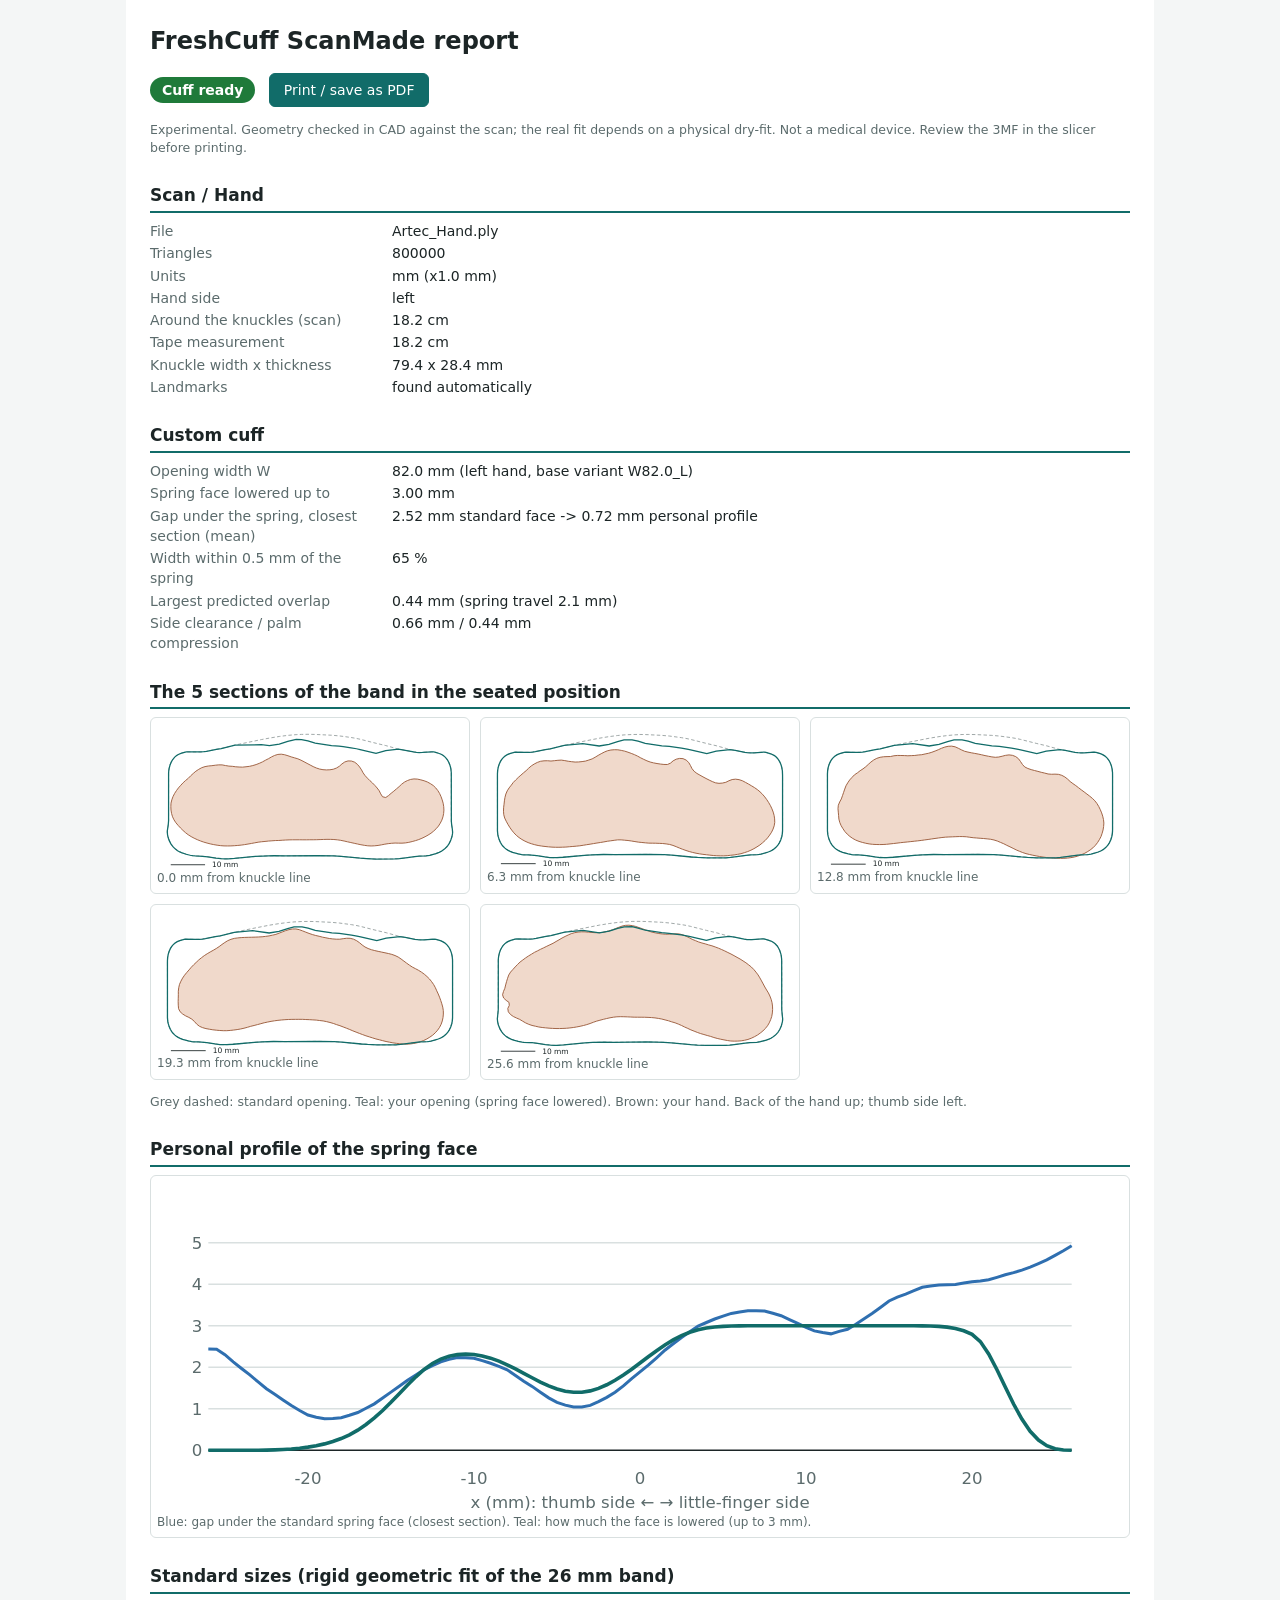
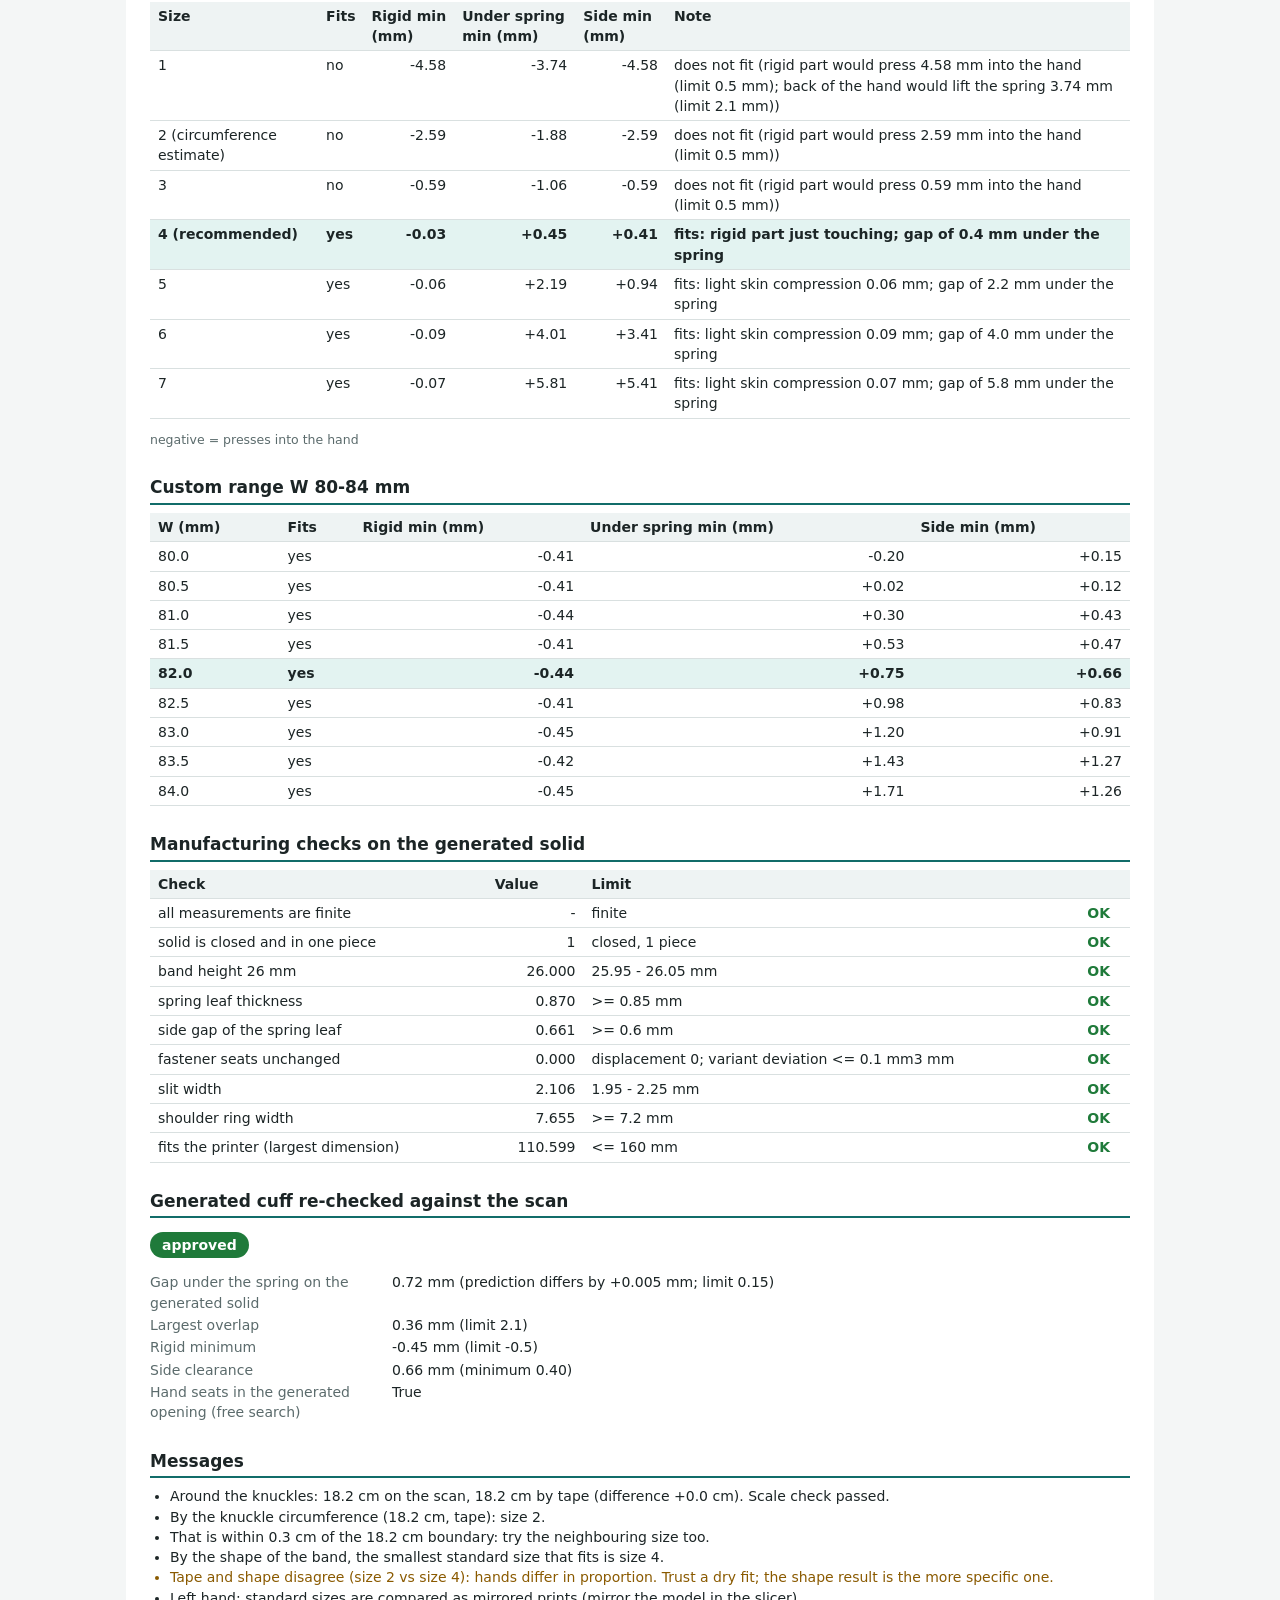
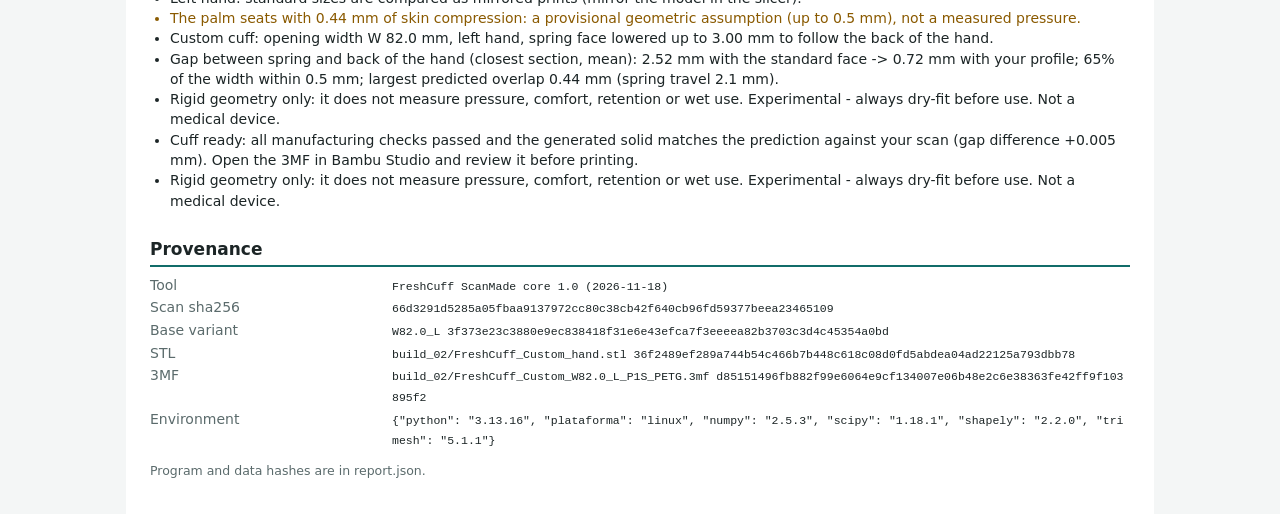
==== commit 7064a88f: "Custom cuff: keep the outside as in the standard cuff; only the spring face and slot follow the hand" ====
--- a/tests/fixtures/artec/report.html
+++ b/tests/fixtures/artec/report.html
@@ -13,4 +13,4 @@
 ul{margin:4px 0;padding-left:20px} li.warn{color:#8a5a00} li.error{color:#b3261e}
 button{font:inherit;padding:6px 14px;border:1px solid #116c69;background:#116c69;color:#fff;border-radius:6px;cursor:pointer}
 @media print{body{background:#fff}main{padding:0;max-width:none}button{display:none}h2{break-after:avoid}figure,table{break-inside:avoid}}
-</style></head><body><main><h1>FreshCuff ScanMade report</h1><p><span class="badge ok">Cuff ready</span> &nbsp; <button onclick="window.print()">Print / save as PDF</button></p><p class="muted">Experimental. Geometry checked in CAD against the scan; the real fit depends on a physical dry-fit. Not a medical device. Review the 3MF in the slicer before printing.</p><h2>Scan / Hand</h2><div class="kv"><div>File</div><div>Artec_Hand.ply</div><div>Triangles</div><div>800000</div><div>Units</div><div>mm (x1.0 mm)</div><div>Hand side</div><div>left</div><div>Around the knuckles (scan)</div><div>18.2 cm</div><div>Tape measurement</div><div>18.2 cm</div><div>Knuckle width x thickness</div><div>79.4 x 28.4 mm</div><div>Landmarks</div><div>found automatically</div></div><h2>Custom cuff</h2><div class="kv"><div>Opening width W</div><div>82.0 mm (left hand, base variant W82.0_L)</div><div>Spring face lowered up to</div><div>3.00 mm</div><div>Gap under the spring, closest section (mean)</div><div>2.52 mm standard face -&gt; 0.72 mm personal profile</div><div>Width within 0.5 mm of the spring</div><div>65 %</div><div>Largest predicted overlap</div><div>0.44 mm (spring travel 2.1 mm)</div><div>Side clearance / palm compression</div><div>0.66 mm / 0.44 mm</div></div><h2>The 5 sections of the band in the seated position</h2><div class="grid"><figure><svg viewBox="0 0 535 254" role="img" aria-label="section 0.0 mm"><path d="M318.91,73.82 L313.80,76.97 L308.19,79.10 L302.23,80.03 L296.21,80.27 L290.20,79.88 L284.29,78.77 L278.57,76.89 L273.05,74.50 L267.72,71.68 L262.40,68.86 L257.10,66.01 L251.74,63.26 L246.23,60.86 L240.46,59.16 L234.67,57.50 L229.01,55.52 L223.25,53.77 L217.34,52.76 L211.34,53.17 L205.59,54.97 L200.18,57.59 L194.97,60.60 L189.60,63.33 L184.35,66.26 L178.87,68.78 L173.26,70.94 L167.49,72.68 L161.62,74.02 L155.64,74.75 L149.65,75.42 L143.64,75.24 L137.63,74.81 L131.67,73.99 L125.65,73.61 L119.71,72.65 L113.81,71.48 L107.80,71.45 L101.83,72.07 L95.89,72.89 L89.89,73.43 L83.97,74.50 L78.25,76.38 L72.97,79.27 L67.93,82.56 L63.36,86.48 L58.89,90.52 L54.76,94.90 L50.08,98.68 L45.63,102.74 L41.55,107.17 L37.54,111.66 L33.94,116.50 L30.69,121.57 L27.96,126.94 L25.89,132.59 L24.44,138.43 L24.17,144.45 L24.44,150.47 L25.43,156.41 L27.16,162.18 L29.71,167.63 L33.01,172.67 L36.91,177.27 L40.98,181.72 L45.25,185.96 L49.74,189.98 L54.53,193.64 L59.63,196.85 L64.94,199.70 L70.40,202.25 L75.99,204.50 L81.67,206.51 L87.47,208.16 L93.31,209.66 L99.20,210.90 L105.14,211.92 L111.12,212.71 L117.13,213.16 L123.16,213.25 L129.18,213.17 L135.20,212.81 L141.20,212.34 L147.20,211.75 L153.17,210.91 L159.11,209.92 L165.05,208.88 L170.97,207.77 L176.89,206.66 L182.87,205.90 L188.87,205.33 L194.86,204.69 L200.87,204.24 L206.87,203.79 L212.90,203.65 L218.91,203.26 L224.93,202.91 L230.95,202.63 L236.97,202.48 L242.99,202.49 L249.02,202.46 L255.05,202.52 L261.08,202.51 L267.10,202.43 L273.13,202.43 L279.15,202.31 L285.17,202.11 L291.20,201.89 L297.22,201.69 L303.25,201.76 L309.27,201.97 L315.26,202.55 L321.23,203.41 L327.13,204.62 L333.01,205.99 L338.89,207.28 L344.78,208.58 L350.66,209.87 L356.56,211.11 L362.49,212.17 L368.46,212.99 L374.48,213.27 L380.50,212.97 L386.49,212.35 L392.43,211.32 L398.34,210.15 L404.29,209.21 L410.27,208.59 L416.27,208.18 L422.29,208.32 L428.31,208.37 L434.32,207.92 L440.26,206.93 L446.13,205.55 L451.94,203.95 L457.67,202.07 L463.24,199.78 L468.67,197.17 L473.93,194.25 L479.03,191.03 L483.73,187.27 L488.09,183.12 L492.04,178.57 L495.25,173.48 L498.02,168.13 L499.96,162.42 L501.16,156.52 L501.65,150.51 L501.31,144.50 L500.35,138.55 L498.67,132.76 L496.65,127.09 L494.17,121.60 L491.05,116.45 L487.33,111.72 L482.98,107.56 L477.95,104.25 L472.67,101.36 L467.03,99.23 L461.23,97.62 L455.35,96.34 L449.33,96.02 L443.40,96.91 L437.74,98.95 L432.43,101.73 L427.63,105.37 L423.28,109.54 L418.69,113.45 L414.11,117.37 L409.40,121.12 L404.89,125.10 L399.98,128.54 L394.33,127.21 L391.17,122.16 L388.53,116.75 L384.90,111.94 L380.95,107.40 L376.72,103.10 L372.26,99.07 L368.02,94.78 L363.92,90.38 L360.41,85.48 L357.56,80.18 L354.25,75.15 L350.38,70.54 L345.67,66.80 L340.03,64.76 L334.04,64.54 L328.32,66.35 L323.38,69.77 Z" fill="#f0d9cb" stroke="#9a5a3a" stroke-width="1.6"/><path d="M20.22,200.66 L21.64,204.38 L24.03,209.07 L26.20,212.32 L28.60,215.27 L32.23,218.74 L35.97,221.50 L39.90,223.72 L44.02,225.50 L51.02,227.73 L57.82,229.51 L62.38,230.35 L66.93,230.76 L73.39,230.92 L79.60,231.32 L89.05,232.40 L103.03,234.46 L112.04,235.52 L118.23,235.85 L124.50,235.75 L135.28,235.01 L171.83,231.65 L184.96,230.84 L204.71,230.31 L223.25,230.56 L280.45,229.99 L309.10,230.53 L321.83,231.46 L355.61,234.58 L366.39,235.32 L382.64,236.08 L415.72,236.02 L423.68,235.44 L431.31,234.52 L450.70,231.80 L458.47,231.08 L470.44,230.59 L476.95,229.52 L487.66,226.61 L493.33,224.47 L497.95,222.05 L502.58,218.74 L506.78,214.63 L508.36,212.69 L510.77,209.08 L513.57,203.45 L515.77,196.72 L516.65,192.17 L516.83,188.87 L516.39,183.87 L515.23,176.65 L514.63,170.00 L514.55,85.09 L513.88,78.92 L513.20,75.66 L512.02,71.60 L510.11,66.91 L507.82,62.84 L506.09,60.48 L504.25,58.36 L500.59,55.22 L496.80,52.96 L492.23,51.11 L487.14,49.63 L484.11,48.88 L480.54,48.60 L464.17,49.69 L458.45,49.84 L453.53,49.57 L448.57,48.88 L431.71,45.49 L422.05,43.88 L399.94,37.71 L382.97,33.71 L355.09,26.66 L348.77,25.27 L339.28,23.60 L325.46,21.67 L318.07,20.76 L305.15,19.63 L276.53,18.24 L263.84,18.00 L252.67,18.18 L243.24,18.62 L228.62,19.88 L213.79,21.80 L196.57,24.61 L182.39,27.27 L136.42,36.80 L112.21,42.94 L103.79,44.24 L86.62,47.73 L81.74,48.44 L76.41,48.83 L70.29,48.93 L53.41,48.59 L51.40,48.76 L49.45,49.18 L42.97,50.98 L38.24,52.85 L34.24,55.21 L30.97,57.95 L27.46,62.15 L25.07,66.19 L22.78,71.63 L21.21,77.45 L20.57,81.41 L20.23,86.30 L20.21,169.27 L19.65,176.23 L18.16,185.93 L18.00,188.80 L18.38,193.69 L19.01,196.55 L20.22,200.66 Z" fill="none" stroke="#8a9494" stroke-width="1.4" stroke-dasharray="6 4"/><path d="M20.22,200.66 L19.01,196.55 L18.38,193.69 L18.00,188.80 L18.16,185.93 L19.65,176.23 L20.21,169.27 L20.23,86.30 L20.57,81.41 L21.21,77.45 L22.78,71.63 L25.07,66.19 L27.46,62.15 L30.97,57.95 L34.24,55.21 L38.24,52.85 L42.97,50.98 L49.45,49.18 L51.40,48.76 L53.41,48.59 L70.29,48.93 L76.41,48.83 L81.74,48.44 L86.62,47.73 L103.79,44.24 L112.21,42.94 L136.42,36.87 L182.39,36.28 L196.57,37.94 L213.79,35.06 L228.62,30.32 L243.24,27.01 L252.67,27.18 L263.84,29.56 L276.53,33.49 L305.15,37.62 L318.07,38.76 L325.46,39.67 L339.28,41.60 L348.77,43.27 L355.09,44.66 L382.97,51.14 L399.94,46.42 L422.05,43.91 L431.71,45.49 L448.57,48.88 L453.53,49.57 L458.45,49.84 L464.17,49.69 L480.54,48.60 L484.11,48.88 L487.14,49.63 L492.23,51.11 L496.80,52.96 L500.59,55.22 L504.25,58.36 L506.09,60.48 L507.82,62.84 L510.11,66.91 L512.02,71.60 L513.20,75.66 L513.88,78.92 L514.55,85.09 L514.63,170.00 L515.23,176.65 L516.39,183.87 L516.83,188.87 L516.65,192.17 L515.77,196.72 L513.57,203.45 L510.77,209.08 L508.36,212.69 L506.78,214.63 L502.58,218.74 L497.95,222.05 L493.33,224.47 L487.66,226.61 L476.95,229.52 L470.44,230.59 L458.47,231.08 L450.70,231.80 L431.31,234.52 L423.68,235.44 L415.72,236.02 L382.64,236.08 L366.39,235.32 L355.61,234.58 L321.83,231.46 L309.10,230.53 L280.45,229.99 L223.25,230.56 L204.71,230.31 L184.96,230.84 L171.83,231.65 L135.28,235.01 L124.50,235.75 L118.23,235.85 L112.04,235.52 L103.03,234.46 L89.05,232.40 L79.60,231.32 L73.39,230.92 L66.93,230.76 L62.38,230.35 L57.82,229.51 L51.02,227.73 L44.02,225.50 L39.90,223.72 L35.97,221.50 L32.23,218.74 L28.60,215.27 L26.20,212.32 L24.03,209.07 L21.64,204.38 L20.22,200.66 Z" fill="none" stroke="#116c69" stroke-width="2.2"/><line x1="24.0" y1="246.1" x2="84.0" y2="246.1" stroke="#1c2526" stroke-width="1.5"/><text x="96.0" y="250.1" font-size="13" fill="#1c2526">10 mm</text></svg><figcaption>0.0 mm from knuckle line</figcaption></figure><figure><svg viewBox="0 0 528 249" role="img" aria-label="section 6.3 mm"><path d="M287.47,67.09 L281.64,65.65 L276.01,63.56 L270.56,61.05 L265.17,58.38 L259.91,55.48 L254.47,52.91 L248.90,50.69 L243.26,48.65 L237.55,46.82 L231.67,45.53 L225.74,44.51 L219.74,44.36 L213.75,44.87 L207.89,46.19 L202.34,48.47 L197.02,51.26 L191.77,54.17 L186.67,57.31 L181.40,60.22 L175.73,62.15 L170.00,63.98 L164.06,64.87 L158.10,65.48 L152.09,65.66 L146.11,65.06 L140.16,64.26 L134.24,63.18 L128.31,62.30 L122.32,62.66 L116.35,63.30 L110.37,63.91 L104.39,63.40 L98.40,63.55 L92.44,64.30 L86.80,66.31 L81.48,69.07 L76.42,72.32 L71.87,76.25 L67.58,80.45 L62.96,84.30 L58.44,88.26 L53.93,92.24 L49.67,96.47 L45.43,100.73 L41.88,105.57 L38.15,110.27 L34.91,115.34 L32.51,120.85 L31.01,126.65 L30.04,132.59 L29.39,138.56 L28.64,144.52 L28.45,150.53 L28.91,156.52 L30.52,162.29 L33.11,167.72 L35.99,173.00 L39.12,178.13 L42.57,183.06 L46.34,187.74 L50.53,192.06 L55.15,195.90 L60.15,199.25 L65.42,202.13 L70.90,204.62 L76.57,206.63 L82.34,208.31 L88.20,209.66 L94.14,210.62 L100.10,211.36 L106.09,211.99 L112.09,212.47 L118.09,212.72 L124.10,212.74 L130.12,212.59 L136.13,212.36 L142.12,211.81 L148.11,211.32 L154.10,210.82 L160.08,210.18 L166.03,209.27 L171.96,208.30 L177.91,207.39 L183.83,206.35 L189.77,205.40 L195.71,204.47 L201.64,203.48 L207.55,202.38 L213.51,201.55 L219.46,200.72 L225.42,199.93 L231.43,199.94 L237.41,200.50 L243.40,201.04 L249.35,201.93 L255.28,202.88 L261.22,203.84 L267.20,204.44 L273.18,205.07 L279.16,205.58 L285.18,205.67 L291.19,205.74 L297.20,205.98 L303.20,206.24 L309.18,206.92 L315.11,207.85 L320.88,209.52 L326.49,211.70 L332.03,214.03 L337.62,216.25 L343.29,218.25 L349.01,220.09 L354.82,221.65 L360.68,222.98 L366.61,224.02 L372.55,224.94 L378.53,225.61 L384.50,226.32 L390.48,226.93 L396.49,227.33 L402.50,227.49 L408.51,227.53 L414.52,227.21 L420.49,226.55 L426.47,225.96 L432.40,224.94 L438.31,223.83 L444.05,222.07 L449.75,220.18 L455.30,217.84 L460.66,215.13 L465.83,212.05 L470.87,208.78 L475.53,204.99 L480.02,200.99 L484.11,196.58 L487.73,191.78 L491.00,186.74 L493.63,181.34 L495.58,175.66 L496.53,169.72 L496.31,163.73 L495.44,157.78 L493.84,152.00 L491.68,146.39 L489.13,140.94 L486.14,135.72 L482.87,130.67 L479.32,125.82 L475.40,121.27 L471.12,117.04 L466.50,113.19 L461.56,109.77 L456.41,106.65 L451.22,103.61 L445.97,100.69 L440.63,97.90 L434.94,96.02 L428.99,95.19 L423.03,95.85 L417.40,97.94 L412.03,100.65 L406.16,101.93 L400.30,102.40 L394.37,101.52 L388.77,99.34 L383.34,96.76 L377.99,94.03 L372.68,91.19 L367.43,88.27 L362.22,85.29 L357.46,81.66 L353.71,76.99 L351.06,71.61 L348.06,66.40 L343.70,62.30 L338.27,59.76 L332.31,59.39 L326.48,60.73 L321.19,63.53 L316.68,67.49 L311.27,69.89 L305.26,69.79 L299.30,69.12 L293.36,68.23 Z" fill="#f0d9cb" stroke="#9a5a3a" stroke-width="1.6"/><path d="M449.06,49.43 L455.03,49.84 L460.84,49.69 L472.86,48.77 L478.12,48.62 L481.48,49.07 L488.27,50.99 L491.45,52.18 L495.25,54.17 L497.59,55.82 L499.85,57.86 L502.25,60.66 L504.46,64.03 L505.59,66.17 L507.48,70.79 L508.62,74.71 L509.73,81.04 L510.00,89.08 L510.00,182.21 L509.92,185.77 L509.50,189.95 L508.70,194.08 L506.84,200.05 L504.21,205.54 L501.92,209.02 L498.59,212.83 L494.26,216.40 L490.49,218.66 L485.37,220.90 L480.32,222.52 L472.87,224.48 L469.93,225.07 L466.72,225.50 L454.80,225.98 L446.83,226.73 L427.51,229.44 L420.13,230.33 L412.25,230.92 L379.38,230.98 L363.22,230.23 L352.50,229.49 L318.78,226.37 L305.88,225.44 L277.14,224.89 L219.88,225.46 L201.08,225.21 L181.34,225.75 L168.08,226.56 L131.38,229.94 L120.67,230.66 L114.55,230.75 L108.49,230.39 L99.84,229.36 L86.04,227.32 L76.53,226.24 L71.36,225.88 L63.20,225.65 L60.00,225.35 L53.93,224.19 L44.17,221.44 L39.94,219.82 L36.53,218.14 L33.34,216.13 L30.40,213.76 L27.73,211.06 L25.36,208.03 L22.96,204.05 L20.93,199.45 L19.30,194.03 L18.67,190.98 L18.04,184.87 L18.00,86.10 L18.33,80.54 L19.33,74.93 L20.98,69.50 L23.27,64.50 L25.13,61.50 L27.26,58.82 L30.59,55.68 L34.98,52.91 L39.27,51.14 L46.79,49.02 L48.72,48.68 L66.83,48.92 L73.02,48.83 L78.44,48.44 L83.41,47.71 L100.53,44.23 L109.01,42.92 L133.27,36.77 L165.10,30.13 L193.50,24.57 L210.49,21.79 L225.32,19.87 L236.46,18.83 L250.29,18.14 L260.69,18.00 L272.99,18.23 L301.65,19.63 L314.54,20.75 L335.69,23.59 L345.11,25.24 L351.38,26.63 L379.30,33.68 L395.57,37.50 L419.12,44.03 L428.32,45.51 L445.01,48.86 L449.06,49.43 Z" fill="none" stroke="#8a9494" stroke-width="1.4" stroke-dasharray="6 4"/><path d="M449.06,49.43 L455.03,49.84 L460.84,49.69 L472.86,48.77 L478.12,48.62 L481.48,49.07 L488.27,50.99 L491.45,52.18 L495.25,54.17 L497.59,55.82 L499.85,57.86 L502.25,60.66 L504.46,64.03 L505.59,66.17 L507.48,70.79 L508.62,74.71 L509.73,81.04 L510.00,89.08 L510.00,182.21 L509.92,185.77 L509.50,189.95 L508.70,194.08 L506.84,200.05 L504.21,205.54 L501.92,209.02 L498.59,212.83 L494.26,216.40 L490.49,218.66 L485.37,220.90 L480.32,222.52 L472.87,224.48 L469.93,225.07 L466.72,225.50 L454.80,225.98 L446.83,226.73 L427.51,229.44 L420.13,230.33 L412.25,230.92 L379.38,230.98 L363.22,230.23 L352.50,229.49 L318.78,226.37 L305.88,225.44 L277.14,224.89 L219.88,225.46 L201.08,225.21 L181.34,225.75 L168.08,226.56 L131.38,229.94 L120.67,230.66 L114.55,230.75 L108.49,230.39 L99.84,229.36 L86.04,227.32 L76.53,226.24 L71.36,225.88 L63.20,225.65 L60.00,225.35 L53.93,224.19 L44.17,221.44 L39.94,219.82 L36.53,218.14 L33.34,216.13 L30.40,213.76 L27.73,211.06 L25.36,208.03 L22.96,204.05 L20.93,199.45 L19.30,194.03 L18.67,190.98 L18.04,184.87 L18.00,86.10 L18.33,80.54 L19.33,74.93 L20.98,69.50 L23.27,64.50 L25.13,61.50 L27.26,58.82 L30.59,55.68 L34.98,52.91 L39.27,51.14 L46.79,49.02 L48.72,48.68 L66.83,48.92 L73.02,48.83 L78.44,48.44 L83.41,47.71 L100.53,44.23 L109.01,42.92 L133.27,36.85 L165.10,33.88 L193.50,37.94 L210.49,35.04 L225.32,30.29 L236.46,27.43 L250.29,27.32 L260.69,29.63 L272.99,33.44 L301.65,37.62 L314.54,38.75 L335.69,41.59 L345.11,43.24 L351.38,44.63 L379.30,51.14 L395.57,47.00 L419.12,44.04 L428.32,45.51 L445.01,48.86 L449.06,49.43 Z" fill="none" stroke="#116c69" stroke-width="2.2"/><line x1="24.0" y1="241.0" x2="84.0" y2="241.0" stroke="#1c2526" stroke-width="1.5"/><text x="96.0" y="245.0" font-size="13" fill="#1c2526">10 mm</text></svg><figcaption>6.3 mm from knuckle line</figcaption></figure><figure><svg viewBox="0 0 528 250" role="img" aria-label="section 12.8 mm"><path d="M108.88,57.44 L114.80,56.54 L120.82,56.26 L126.83,56.11 L132.70,54.83 L138.69,54.26 L144.70,54.34 L150.72,54.49 L156.73,54.84 L162.74,54.57 L168.75,54.28 L174.71,53.48 L180.71,52.99 L186.58,51.71 L192.47,50.48 L198.23,48.73 L203.86,46.63 L209.41,44.35 L214.88,41.85 L220.54,39.82 L226.40,38.47 L232.40,38.20 L238.30,39.36 L243.78,41.82 L249.14,44.55 L254.63,47.02 L260.47,48.46 L266.35,49.69 L272.27,50.77 L278.19,51.86 L284.08,53.10 L289.93,54.50 L295.84,55.63 L301.74,56.75 L307.71,57.46 L313.67,56.95 L319.52,55.61 L325.34,54.10 L331.30,53.32 L337.26,54.08 L342.86,56.23 L347.63,59.87 L351.17,64.72 L354.44,69.77 L358.48,74.16 L363.89,76.77 L369.59,78.71 L375.40,80.27 L381.23,81.76 L387.03,83.36 L392.90,84.70 L398.68,86.23 L404.67,86.72 L410.66,86.55 L416.65,86.87 L422.38,88.56 L427.69,91.39 L432.43,95.08 L436.78,99.23 L441.58,102.86 L446.53,106.28 L451.31,109.93 L456.05,113.62 L460.91,117.17 L465.70,120.81 L470.48,124.46 L475.12,128.30 L479.41,132.49 L483.09,137.24 L486.20,142.40 L488.83,147.81 L491.15,153.36 L493.01,159.08 L494.36,164.95 L495.01,170.92 L494.58,176.92 L493.63,182.86 L492.02,188.65 L490.04,194.33 L487.21,199.64 L484.03,204.74 L480.30,209.47 L476.07,213.74 L471.31,217.42 L466.26,220.69 L460.97,223.55 L455.44,225.92 L449.80,228.01 L443.98,229.55 L438.06,230.63 L432.10,231.41 L426.09,231.80 L420.08,231.88 L414.07,231.68 L408.05,231.41 L402.05,231.01 L396.07,230.44 L390.10,229.64 L384.16,228.69 L378.25,227.60 L372.34,226.46 L366.47,225.16 L360.63,223.70 L354.92,221.83 L349.32,219.63 L343.79,217.28 L338.41,214.58 L333.00,211.94 L327.55,209.39 L322.21,206.62 L316.66,204.31 L311.11,201.97 L305.38,200.14 L299.50,198.89 L293.53,198.23 L287.54,197.62 L281.54,197.20 L275.54,196.70 L269.54,196.21 L263.58,195.44 L257.63,194.60 L251.62,194.29 L245.60,194.22 L239.59,194.48 L233.58,194.71 L227.57,194.95 L221.56,195.27 L215.57,195.91 L209.61,196.71 L203.65,197.52 L197.69,198.38 L191.73,199.26 L185.77,200.07 L179.81,200.92 L173.84,201.65 L167.85,202.30 L161.87,202.94 L155.89,203.59 L149.89,204.17 L143.91,204.83 L137.94,205.59 L131.96,206.27 L125.98,206.94 L120.00,207.59 L113.99,207.96 L107.98,208.07 L101.96,207.94 L95.95,207.64 L89.98,206.92 L84.07,205.76 L78.22,204.33 L72.47,202.58 L66.88,200.35 L61.61,197.45 L56.66,194.02 L52.16,190.04 L48.09,185.61 L44.74,180.62 L41.66,175.45 L39.28,169.93 L37.76,164.11 L37.25,158.12 L36.73,152.12 L36.20,146.14 L36.81,140.17 L39.08,134.61 L41.95,129.32 L43.97,123.67 L45.92,117.98 L47.85,112.28 L49.97,106.66 L53.02,101.48 L56.41,96.52 L60.47,92.07 L64.60,87.72 L69.60,84.38 L74.34,80.69 L79.37,77.39 L84.14,73.73 L88.54,69.66 L93.01,65.64 L97.85,62.08 L103.15,59.25 Z" fill="#f0d9cb" stroke="#9a5a3a" stroke-width="1.6"/><path d="M450.01,49.57 L445.01,48.86 L428.32,45.51 L419.12,44.03 L395.57,37.50 L379.30,33.68 L351.38,26.63 L345.11,25.24 L335.69,23.59 L314.54,20.75 L301.65,19.63 L272.99,18.23 L260.69,18.00 L250.29,18.14 L236.46,18.83 L225.32,19.87 L210.49,21.79 L193.50,24.57 L165.10,30.13 L133.27,36.77 L109.01,42.92 L100.53,44.23 L83.41,47.71 L78.44,48.44 L73.02,48.83 L66.83,48.92 L48.72,48.68 L46.79,49.02 L39.27,51.14 L34.98,52.91 L30.59,55.68 L27.26,58.82 L25.13,61.50 L23.27,64.50 L20.98,69.50 L19.33,74.93 L18.33,80.54 L18.00,86.10 L18.04,184.87 L18.67,190.98 L19.30,194.03 L20.93,199.45 L22.96,204.05 L25.36,208.03 L27.73,211.06 L30.40,213.76 L33.34,216.13 L36.53,218.14 L39.94,219.82 L44.17,221.44 L53.93,224.19 L60.00,225.35 L63.20,225.65 L71.36,225.88 L76.53,226.24 L86.04,227.32 L99.84,229.36 L108.49,230.39 L114.55,230.75 L120.67,230.66 L131.38,229.94 L168.08,226.56 L181.34,225.75 L201.08,225.21 L219.88,225.46 L277.14,224.89 L305.88,225.44 L318.78,226.37 L352.50,229.49 L363.22,230.23 L379.38,230.98 L412.25,230.92 L420.13,230.33 L427.51,229.44 L446.83,226.73 L454.80,225.98 L466.72,225.50 L469.93,225.07 L472.87,224.48 L480.32,222.52 L485.37,220.90 L490.49,218.66 L494.26,216.40 L498.59,212.83 L501.92,209.02 L504.21,205.54 L506.84,200.05 L508.70,194.08 L509.50,189.95 L509.92,185.77 L510.00,182.21 L510.00,89.08 L509.95,83.93 L509.29,77.90 L508.09,72.73 L506.60,68.44 L505.59,66.17 L503.35,62.20 L501.09,59.21 L498.68,56.75 L496.43,54.96 L492.76,52.78 L490.11,51.64 L486.14,50.33 L481.48,49.07 L478.12,48.62 L472.86,48.77 L460.84,49.69 L455.03,49.84 L450.01,49.57 Z" fill="none" stroke="#8a9494" stroke-width="1.4" stroke-dasharray="6 4"/><path d="M450.01,49.57 L455.03,49.84 L460.84,49.69 L472.86,48.77 L478.12,48.62 L481.48,49.07 L486.14,50.33 L490.11,51.64 L492.76,52.78 L496.43,54.96 L498.68,56.75 L501.09,59.21 L503.35,62.20 L505.59,66.17 L506.60,68.44 L508.09,72.73 L509.29,77.90 L509.95,83.93 L510.00,89.08 L510.00,182.21 L509.92,185.77 L509.50,189.95 L508.70,194.08 L506.84,200.05 L504.21,205.54 L501.92,209.02 L498.59,212.83 L494.26,216.40 L490.49,218.66 L485.37,220.90 L480.32,222.52 L472.87,224.48 L469.93,225.07 L466.72,225.50 L454.80,225.98 L446.83,226.73 L427.51,229.44 L420.13,230.33 L412.25,230.92 L379.38,230.98 L363.22,230.23 L352.50,229.49 L318.78,226.37 L305.88,225.44 L277.14,224.89 L219.88,225.46 L201.08,225.21 L181.34,225.75 L168.08,226.56 L131.38,229.94 L120.67,230.66 L114.55,230.75 L108.49,230.39 L99.84,229.36 L86.04,227.32 L76.53,226.24 L71.36,225.88 L63.20,225.65 L60.00,225.35 L53.93,224.19 L44.17,221.44 L39.94,219.82 L36.53,218.14 L33.34,216.13 L30.40,213.76 L27.73,211.06 L25.36,208.03 L22.96,204.05 L20.93,199.45 L19.30,194.03 L18.67,190.98 L18.04,184.87 L18.00,86.10 L18.33,80.54 L19.33,74.93 L20.98,69.50 L23.27,64.50 L25.13,61.50 L27.26,58.82 L30.59,55.68 L34.98,52.91 L39.27,51.14 L46.79,49.02 L48.72,48.68 L66.83,48.92 L73.02,48.83 L78.44,48.44 L83.41,47.71 L100.53,44.23 L109.01,42.92 L133.27,36.85 L165.10,33.88 L193.50,37.94 L210.49,35.04 L225.32,30.29 L236.46,27.43 L250.29,27.32 L260.69,29.63 L272.99,33.44 L301.65,37.62 L314.54,38.75 L335.69,41.59 L345.11,43.24 L351.38,44.63 L379.30,51.14 L395.57,47.00 L419.12,44.04 L428.32,45.51 L445.01,48.86 L450.01,49.57 Z" fill="none" stroke="#116c69" stroke-width="2.2"/><line x1="24.0" y1="241.9" x2="84.0" y2="241.9" stroke="#1c2526" stroke-width="1.5"/><text x="96.0" y="245.9" font-size="13" fill="#1c2526">10 mm</text></svg><figcaption>12.8 mm from knuckle line</figcaption></figure><figure><svg viewBox="0 0 528 249" role="img" aria-label="section 19.3 mm"><path d="M343.61,209.03 L349.22,211.22 L354.87,213.32 L360.52,215.39 L366.27,217.17 L372.01,219.00 L377.75,220.78 L383.60,222.22 L389.41,223.75 L395.25,225.21 L401.15,226.37 L407.06,227.53 L413.02,228.37 L418.99,229.07 L424.98,229.65 L431.00,229.76 L437.00,229.40 L442.95,228.57 L448.86,227.41 L454.60,225.62 L460.22,223.46 L465.62,220.83 L470.77,217.69 L475.69,214.25 L480.14,210.19 L484.16,205.72 L487.60,200.78 L490.32,195.42 L492.29,189.74 L493.55,183.85 L494.15,177.86 L494.02,171.85 L493.08,165.91 L491.47,160.11 L489.61,154.39 L487.57,148.72 L485.27,143.16 L482.71,137.71 L480.28,132.20 L477.36,126.94 L473.92,122.00 L470.16,117.31 L465.88,113.08 L461.35,109.12 L456.47,105.58 L451.38,102.38 L446.08,99.56 L440.72,96.82 L435.70,93.52 L430.80,90.02 L425.99,86.41 L421.17,82.81 L416.18,79.45 L410.75,76.87 L405.10,74.83 L399.26,73.39 L393.39,72.12 L387.50,70.88 L381.61,69.64 L375.74,68.30 L369.93,66.77 L364.27,64.72 L358.86,62.09 L353.98,58.60 L349.39,54.70 L344.47,51.24 L339.08,48.58 L333.27,47.11 L327.26,47.00 L321.29,47.77 L315.34,48.67 L309.33,48.65 L303.32,48.17 L297.35,47.44 L291.46,46.25 L285.55,45.13 L279.73,43.59 L273.86,42.26 L268.07,40.63 L262.37,38.68 L256.75,36.53 L251.16,34.30 L245.51,32.23 L239.63,30.96 L233.63,31.02 L227.72,32.14 L221.95,33.88 L216.34,36.05 L210.73,38.21 L205.12,40.37 L199.24,41.68 L193.37,42.97 L187.41,43.79 L181.43,44.48 L175.43,44.83 L169.41,45.06 L163.40,45.26 L157.39,45.40 L151.38,45.59 L145.37,45.89 L139.37,46.45 L133.42,47.24 L127.63,48.87 L122.07,51.19 L116.96,54.36 L112.02,57.79 L107.23,61.43 L102.22,64.76 L97.04,67.81 L91.78,70.72 L86.60,73.78 L81.54,77.05 L76.74,80.66 L72.05,84.43 L67.71,88.60 L63.32,92.72 L59.14,97.05 L55.26,101.65 L51.29,106.18 L47.51,110.84 L44.10,115.80 L41.26,121.10 L38.81,126.59 L37.46,132.46 L36.76,138.43 L36.79,144.45 L36.66,150.47 L36.49,156.46 L36.70,162.47 L37.19,168.47 L39.85,173.84 L44.31,177.84 L49.43,181.00 L54.87,183.57 L60.05,186.59 L64.52,190.62 L68.48,195.16 L73.16,198.90 L78.68,201.29 L84.47,202.93 L90.40,204.01 L96.34,204.98 L102.31,205.68 L108.31,206.21 L114.32,206.56 L120.34,206.54 L126.34,206.08 L132.33,205.43 L138.29,204.60 L144.23,203.62 L150.10,202.28 L155.91,200.71 L161.68,199.00 L167.53,197.57 L173.35,196.04 L179.17,194.47 L184.97,192.89 L190.86,191.65 L196.76,190.46 L202.70,189.50 L208.67,188.71 L214.66,188.07 L220.66,187.57 L226.67,187.21 L232.69,187.03 L238.71,187.00 L244.73,186.95 L250.75,186.96 L256.76,187.27 L262.78,187.50 L268.78,187.90 L274.79,188.27 L280.77,189.01 L286.75,189.71 L292.64,190.90 L298.47,192.37 L304.25,194.05 L309.91,196.09 L315.64,197.93 L321.27,200.08 L326.89,202.23 L332.48,204.46 L338.01,206.84 Z" fill="#f0d9cb" stroke="#9a5a3a" stroke-width="1.6"/><path d="M450.01,49.57 L455.03,49.84 L460.84,49.69 L472.86,48.77 L478.12,48.62 L481.48,49.07 L486.14,50.33 L490.11,51.64 L492.76,52.78 L496.43,54.96 L498.68,56.75 L501.09,59.21 L503.35,62.20 L505.59,66.17 L506.60,68.44 L508.09,72.73 L509.29,77.90 L509.95,83.93 L510.00,89.08 L510.00,182.21 L509.92,185.77 L509.50,189.95 L508.70,194.08 L506.84,200.05 L504.21,205.54 L501.92,209.02 L498.59,212.83 L494.26,216.40 L490.49,218.66 L485.37,220.90 L480.32,222.52 L472.87,224.48 L469.93,225.07 L466.72,225.50 L454.80,225.98 L446.83,226.73 L427.51,229.44 L420.13,230.33 L412.25,230.92 L379.38,230.98 L363.22,230.23 L352.50,229.49 L318.78,226.37 L305.88,225.44 L277.14,224.89 L219.88,225.46 L201.08,225.21 L181.34,225.75 L168.08,226.56 L131.38,229.94 L120.67,230.66 L114.55,230.75 L108.49,230.39 L99.84,229.36 L86.04,227.32 L76.53,226.24 L71.36,225.88 L63.20,225.65 L60.00,225.35 L53.93,224.19 L44.17,221.44 L39.94,219.82 L36.53,218.14 L33.34,216.13 L30.40,213.76 L27.73,211.06 L25.36,208.03 L22.96,204.05 L20.93,199.45 L19.30,194.03 L18.67,190.98 L18.04,184.87 L18.00,86.10 L18.33,80.54 L19.33,74.93 L20.98,69.50 L23.27,64.50 L25.13,61.50 L27.26,58.82 L30.59,55.68 L34.98,52.91 L39.27,51.14 L46.79,49.02 L48.72,48.68 L66.83,48.92 L73.02,48.83 L78.44,48.44 L83.41,47.71 L100.53,44.23 L109.01,42.92 L133.27,36.77 L165.10,30.13 L193.50,24.57 L210.49,21.79 L225.32,19.87 L236.46,18.83 L250.29,18.14 L260.69,18.00 L272.99,18.23 L301.65,19.63 L314.54,20.75 L335.69,23.59 L345.11,25.24 L351.38,26.63 L379.30,33.68 L395.57,37.50 L419.12,44.03 L428.32,45.51 L445.01,48.86 L450.01,49.57 Z" fill="none" stroke="#8a9494" stroke-width="1.4" stroke-dasharray="6 4"/><path d="M450.01,49.57 L455.03,49.84 L460.84,49.69 L472.86,48.77 L478.12,48.62 L481.48,49.07 L486.14,50.33 L490.11,51.64 L492.76,52.78 L496.43,54.96 L498.68,56.75 L501.09,59.21 L503.35,62.20 L505.59,66.17 L506.60,68.44 L508.09,72.73 L509.29,77.90 L509.95,83.93 L510.00,89.08 L510.00,182.21 L509.92,185.77 L509.50,189.95 L508.70,194.08 L506.84,200.05 L504.21,205.54 L501.92,209.02 L498.59,212.83 L494.26,216.40 L490.49,218.66 L485.37,220.90 L480.32,222.52 L472.87,224.48 L469.93,225.07 L466.72,225.50 L454.80,225.98 L446.83,226.73 L427.51,229.44 L420.13,230.33 L412.25,230.92 L379.38,230.98 L363.22,230.23 L352.50,229.49 L318.78,226.37 L305.88,225.44 L277.14,224.89 L219.88,225.46 L201.08,225.21 L181.34,225.75 L168.08,226.56 L131.38,229.94 L120.67,230.66 L114.55,230.75 L108.49,230.39 L99.84,229.36 L86.04,227.32 L76.53,226.24 L71.36,225.88 L63.20,225.65 L60.00,225.35 L53.93,224.19 L44.17,221.44 L39.94,219.82 L36.53,218.14 L33.34,216.13 L30.40,213.76 L27.73,211.06 L25.36,208.03 L22.96,204.05 L20.93,199.45 L19.30,194.03 L18.67,190.98 L18.04,184.87 L18.00,86.10 L18.33,80.54 L19.33,74.93 L20.98,69.50 L23.27,64.50 L25.13,61.50 L27.26,58.82 L30.59,55.68 L34.98,52.91 L39.27,51.14 L46.79,49.02 L48.72,48.68 L66.83,48.92 L73.02,48.83 L78.44,48.44 L83.41,47.71 L100.53,44.23 L109.01,42.92 L133.27,36.85 L165.10,33.88 L193.50,37.94 L210.49,35.04 L225.32,30.29 L236.46,27.43 L250.29,27.32 L260.69,29.63 L272.99,33.44 L301.65,37.62 L314.54,38.75 L335.69,41.59 L345.11,43.24 L351.38,44.63 L379.30,51.14 L395.57,47.00 L419.12,44.04 L428.32,45.51 L445.01,48.86 L450.01,49.57 Z" fill="none" stroke="#116c69" stroke-width="2.2"/><line x1="24.0" y1="241.0" x2="84.0" y2="241.0" stroke="#1c2526" stroke-width="1.5"/><text x="96.0" y="245.0" font-size="13" fill="#1c2526">10 mm</text></svg><figcaption>19.3 mm from knuckle line</figcaption></figure><figure><svg viewBox="0 0 532 252" role="img" aria-label="section 25.6 mm"><path d="M286.91,36.76 L281.19,34.90 L275.51,32.89 L269.90,30.73 L264.20,28.79 L258.50,26.83 L252.65,25.45 L246.68,24.67 L240.67,24.95 L234.81,26.24 L229.15,28.31 L223.53,30.46 L217.95,32.73 L212.17,34.40 L206.38,36.07 L200.48,37.21 L194.48,37.63 L188.46,37.71 L182.45,37.35 L176.46,36.83 L170.47,36.26 L164.45,36.18 L158.44,36.64 L152.51,37.67 L146.72,39.31 L141.19,41.68 L135.76,44.26 L130.41,47.04 L125.24,50.12 L119.99,53.08 L114.83,56.15 L109.39,58.72 L103.96,61.31 L98.57,63.96 L93.14,66.53 L87.79,69.29 L82.39,71.96 L77.27,75.11 L72.11,78.21 L67.11,81.57 L62.26,85.14 L57.45,88.76 L53.14,92.93 L48.97,97.28 L44.94,101.75 L40.93,106.23 L37.75,111.34 L35.74,116.99 L33.99,122.74 L32.41,128.54 L31.00,134.38 L28.66,139.93 L27.02,145.68 L28.90,151.31 L33.28,155.38 L38.18,158.87 L38.77,164.11 L36.13,169.46 L37.08,175.31 L40.85,179.98 L45.76,183.45 L51.19,186.02 L56.71,188.41 L61.88,191.50 L67.07,194.55 L72.56,197.02 L78.25,198.98 L84.12,200.32 L89.99,201.68 L95.95,202.54 L101.93,203.18 L107.92,203.74 L113.93,204.13 L119.95,204.36 L125.97,204.39 L131.99,204.19 L138.01,203.89 L144.00,203.33 L149.97,202.56 L155.92,201.62 L161.83,200.45 L167.70,199.13 L173.50,197.53 L179.23,195.65 L184.84,193.49 L190.53,191.51 L196.34,189.95 L202.16,188.39 L208.01,186.98 L213.89,185.68 L219.83,184.64 L225.81,183.97 L231.82,183.75 L237.85,183.85 L243.86,184.07 L249.88,184.34 L255.89,184.61 L261.91,184.67 L267.94,184.69 L273.95,184.74 L279.97,184.97 L285.98,185.30 L291.98,185.86 L297.94,186.77 L303.86,187.85 L309.68,189.38 L315.52,190.85 L321.23,192.76 L327.01,194.41 L332.62,196.63 L338.13,199.00 L343.52,201.70 L349.03,204.12 L354.47,206.69 L360.08,208.89 L365.67,211.11 L371.35,213.10 L377.13,214.78 L382.90,216.49 L388.72,218.04 L394.43,219.96 L400.23,221.57 L406.10,222.92 L412.00,224.09 L417.92,225.20 L423.88,226.03 L429.90,226.30 L435.92,226.19 L441.92,225.75 L447.85,224.74 L453.71,223.36 L459.36,221.29 L464.80,218.72 L470.06,215.80 L474.98,212.33 L479.69,208.60 L483.89,204.28 L487.73,199.64 L490.75,194.44 L493.18,188.93 L495.08,183.22 L496.12,177.29 L496.58,171.30 L496.40,165.28 L495.57,159.32 L494.02,153.50 L491.88,147.88 L489.28,142.47 L486.11,137.35 L483.05,132.16 L480.22,126.85 L477.34,121.57 L474.43,116.30 L471.32,111.14 L467.71,106.33 L463.87,101.69 L459.64,97.40 L454.94,93.65 L450.15,90.00 L445.09,86.74 L440.03,83.47 L434.74,80.60 L429.51,77.62 L424.20,74.79 L418.79,72.16 L413.41,69.47 L407.93,66.97 L402.38,64.61 L396.74,62.51 L391.07,60.50 L385.26,58.94 L379.51,57.15 L373.69,55.63 L367.94,53.84 L362.39,51.52 L356.81,49.30 L351.54,46.40 L346.11,43.79 L340.56,41.47 L334.73,39.98 L328.72,39.66 L322.72,39.95 L316.70,40.27 L310.69,40.40 L304.69,39.86 L298.71,39.15 L292.80,38.04 Z" fill="#f0d9cb" stroke="#9a5a3a" stroke-width="1.6"/><path d="M483.13,48.98 L480.94,48.67 L478.45,48.60 L460.45,49.79 L456.20,49.82 L452.05,49.57 L447.05,48.86 L430.31,45.50 L421.25,44.04 L398.13,37.63 L381.38,33.68 L353.48,26.63 L347.19,25.24 L337.75,23.59 L316.58,20.75 L303.68,19.63 L275.03,18.23 L262.61,18.00 L252.36,18.14 L238.43,18.82 L227.29,19.87 L212.45,21.79 L195.39,24.58 L167.02,30.13 L135.19,36.77 L110.94,42.92 L102.58,44.21 L85.34,47.72 L80.41,48.44 L75.01,48.83 L68.84,48.92 L51.53,48.61 L48.66,49.04 L41.39,51.07 L37.06,52.82 L34.00,54.58 L30.71,57.16 L27.88,60.24 L25.87,63.10 L23.36,67.92 L21.47,73.23 L20.24,78.74 L19.79,82.36 L19.62,86.03 L19.61,168.71 L19.51,172.11 L18.00,187.50 L18.40,192.54 L19.78,198.13 L20.78,201.03 L22.71,205.39 L25.33,209.76 L28.04,213.20 L30.65,215.84 L33.84,218.43 L37.31,220.63 L42.50,223.08 L47.86,224.91 L54.28,226.67 L61.02,228.06 L63.82,228.37 L72.73,228.67 L78.32,229.05 L87.79,230.12 L101.69,232.18 L110.57,233.23 L116.71,233.57 L122.92,233.47 L133.68,232.75 L170.29,229.37 L183.47,228.56 L203.22,228.03 L221.86,228.28 L279.07,227.71 L307.76,228.25 L320.56,229.18 L354.31,232.30 L365.07,233.05 L381.29,233.80 L414.29,233.74 L422.21,233.15 L429.76,232.25 L449.11,229.53 L456.95,228.80 L468.91,228.31 L475.28,227.26 L485.63,224.45 L491.24,222.35 L493.62,221.20 L497.63,218.80 L502.25,214.99 L505.81,210.95 L507.11,209.11 L509.17,205.59 L511.66,199.84 L513.55,192.80 L513.93,189.80 L514.00,187.36 L512.46,171.62 L512.33,84.30 L511.67,78.23 L511.00,75.01 L508.96,68.68 L506.81,64.24 L504.59,60.85 L500.99,56.89 L497.52,54.26 L493.70,52.25 L490.15,50.93 L483.13,48.98 Z" fill="none" stroke="#8a9494" stroke-width="1.4" stroke-dasharray="6 4"/><path d="M483.13,48.98 L490.15,50.93 L493.70,52.25 L497.52,54.26 L500.99,56.89 L504.59,60.85 L506.81,64.24 L508.96,68.68 L511.00,75.01 L511.67,78.23 L512.33,84.30 L512.46,171.62 L514.00,187.36 L513.93,189.80 L513.55,192.80 L511.66,199.84 L509.17,205.59 L507.11,209.11 L505.81,210.95 L502.25,214.99 L497.63,218.80 L493.62,221.20 L491.24,222.35 L485.63,224.45 L475.28,227.26 L468.91,228.31 L456.95,228.80 L449.11,229.53 L429.76,232.25 L422.21,233.15 L414.29,233.74 L381.29,233.80 L365.07,233.05 L354.31,232.30 L320.56,229.18 L307.76,228.25 L279.07,227.71 L221.86,228.28 L203.22,228.03 L183.47,228.56 L170.29,229.37 L133.68,232.75 L122.92,233.47 L116.71,233.57 L110.57,233.23 L101.69,232.18 L87.79,230.12 L78.32,229.05 L72.73,228.67 L63.82,228.37 L61.02,228.06 L54.28,226.67 L47.86,224.91 L42.50,223.08 L37.31,220.63 L33.84,218.43 L30.65,215.84 L28.04,213.20 L25.33,209.76 L22.71,205.39 L20.78,201.03 L19.78,198.13 L18.40,192.54 L18.00,187.50 L19.51,172.11 L19.61,168.71 L19.62,86.03 L19.79,82.36 L20.24,78.74 L21.47,73.23 L23.36,67.92 L25.87,63.10 L27.88,60.24 L30.71,57.16 L34.00,54.58 L37.06,52.82 L41.39,51.07 L48.66,49.04 L51.53,48.61 L68.84,48.92 L75.01,48.83 L80.41,48.44 L85.34,47.72 L102.58,44.21 L110.94,42.92 L135.19,36.85 L167.02,33.86 L195.39,37.94 L212.45,35.04 L227.29,30.29 L238.43,27.42 L252.36,27.32 L262.61,29.62 L275.03,33.46 L303.68,37.61 L316.58,38.75 L337.75,41.59 L347.19,43.24 L353.48,44.63 L381.38,51.13 L398.13,46.67 L421.25,44.05 L430.31,45.50 L447.05,48.86 L452.05,49.57 L456.20,49.82 L460.45,49.79 L478.45,48.60 L480.94,48.67 L483.13,48.98 Z" fill="none" stroke="#116c69" stroke-width="2.2"/><line x1="24.0" y1="243.8" x2="84.0" y2="243.8" stroke="#1c2526" stroke-width="1.5"/><text x="96.0" y="247.8" font-size="13" fill="#1c2526">10 mm</text></svg><figcaption>25.6 mm from knuckle line</figcaption></figure></div><p class="muted">Grey dashed: standard opening. Teal: your opening (spring face lowered). Brown: your hand. Back of the hand up; thumb side left.</p><h2>Personal profile of the spring face</h2><figure><svg viewBox="0 0 640 220" role="img" aria-label="dorsal profile"><line x1="34.0" y1="177.7" x2="606.0" y2="177.7" stroke="#1c2526" stroke-width="1"/><text x="30.0" y="181.7" font-size="11" text-anchor="end" fill="#5b6b6c">0</text><line x1="34.0" y1="150.2" x2="606.0" y2="150.2" stroke="#d9e0e0" stroke-width="1"/><text x="30.0" y="154.2" font-size="11" text-anchor="end" fill="#5b6b6c">1</text><line x1="34.0" y1="122.7" x2="606.0" y2="122.7" stroke="#d9e0e0" stroke-width="1"/><text x="30.0" y="126.7" font-size="11" text-anchor="end" fill="#5b6b6c">2</text><line x1="34.0" y1="95.2" x2="606.0" y2="95.2" stroke="#d9e0e0" stroke-width="1"/><text x="30.0" y="99.2" font-size="11" text-anchor="end" fill="#5b6b6c">3</text><line x1="34.0" y1="67.7" x2="606.0" y2="67.7" stroke="#d9e0e0" stroke-width="1"/><text x="30.0" y="71.7" font-size="11" text-anchor="end" fill="#5b6b6c">4</text><line x1="34.0" y1="40.2" x2="606.0" y2="40.2" stroke="#d9e0e0" stroke-width="1"/><text x="30.0" y="44.2" font-size="11" text-anchor="end" fill="#5b6b6c">5</text><text x="100.0" y="200.0" font-size="11" text-anchor="middle" fill="#5b6b6c">-20</text><text x="210.0" y="200.0" font-size="11" text-anchor="middle" fill="#5b6b6c">-10</text><text x="320.0" y="200.0" font-size="11" text-anchor="middle" fill="#5b6b6c">0</text><text x="430.0" y="200.0" font-size="11" text-anchor="middle" fill="#5b6b6c">10</text><text x="540.0" y="200.0" font-size="11" text-anchor="middle" fill="#5b6b6c">20</text><text x="320.0" y="216.0" font-size="11" text-anchor="middle" fill="#5b6b6c">x (mm): thumb side &#8592; &#8594; little-finger side</text><path d="M34.00,110.64 L39.50,110.74 L45.00,114.41 L50.50,119.13 L56.00,123.53 L61.50,127.78 L67.00,132.46 L72.50,136.96 L78.00,140.62 L83.50,144.40 L89.00,148.09 L94.50,151.37 L100.00,154.38 L105.50,155.87 L111.00,156.87 L116.50,156.65 L122.00,156.18 L127.50,154.56 L133.00,152.75 L138.50,149.88 L144.00,146.99 L149.50,143.18 L155.00,139.20 L160.50,135.29 L166.00,131.41 L171.50,127.82 L177.00,124.30 L182.50,121.64 L188.00,119.15 L193.50,117.53 L199.00,116.24 L204.50,116.38 L210.00,116.79 L215.50,118.34 L221.00,120.07 L226.50,122.19 L232.00,124.41 L237.50,128.20 L243.00,131.95 L248.50,135.41 L254.00,139.27 L259.50,143.02 L265.00,145.97 L270.50,147.83 L276.00,149.13 L281.50,149.12 L287.00,148.01 L292.50,145.52 L298.00,142.67 L303.50,139.26 L309.00,135.10 L314.50,130.23 L320.00,125.79 L325.50,121.37 L331.00,116.52 L336.50,111.47 L342.00,107.18 L347.50,102.98 L353.00,99.17 L358.50,95.42 L364.00,93.08 L369.50,90.78 L375.00,88.87 L380.50,87.06 L386.00,86.08 L391.50,85.37 L397.00,85.34 L402.50,85.47 L408.00,86.97 L413.50,88.60 L419.00,91.17 L424.50,93.74 L430.00,96.24 L435.50,98.62 L441.00,99.74 L446.50,100.60 L452.00,98.98 L457.50,97.56 L463.00,94.21 L468.50,90.61 L474.00,87.01 L479.50,82.98 L485.00,78.81 L490.50,76.24 L496.00,74.25 L501.50,72.00 L507.00,69.74 L512.50,68.95 L518.00,68.22 L523.50,68.11 L529.00,67.88 L534.50,66.96 L540.00,66.08 L545.50,65.61 L551.00,64.79 L556.50,63.17 L562.00,61.43 L567.50,60.07 L573.00,58.37 L578.50,56.36 L584.00,54.03 L589.50,51.56 L595.00,48.57 L600.50,45.52 L606.00,42.25" fill="none" stroke="#2f6fb0" stroke-width="2"/><path d="M34.00,177.75 L39.50,177.75 L45.00,177.75 L50.50,177.75 L56.00,177.75 L61.50,177.74 L67.00,177.71 L72.50,177.64 L78.00,177.49 L83.50,177.24 L89.00,176.87 L94.50,176.35 L100.00,175.65 L105.50,174.72 L111.00,173.51 L116.50,171.95 L122.00,169.97 L127.50,167.47 L133.00,164.39 L138.50,160.67 L144.00,156.31 L149.50,151.37 L155.00,145.95 L160.50,140.25 L166.00,134.52 L171.50,129.06 L177.00,124.19 L182.50,120.20 L188.00,117.36 L193.50,115.51 L199.00,114.40 L204.50,114.01 L210.00,114.30 L215.50,115.22 L221.00,116.71 L226.50,118.70 L232.00,121.10 L237.50,123.82 L243.00,126.74 L248.50,129.69 L254.00,132.53 L259.50,135.07 L265.00,137.14 L270.50,138.60 L276.00,139.33 L281.50,139.26 L287.00,138.38 L292.50,136.72 L298.00,134.34 L303.50,131.34 L309.00,127.86 L314.50,124.01 L320.00,119.95 L325.50,115.82 L331.00,111.78 L336.50,108.00 L342.00,104.63 L347.50,101.79 L353.00,99.55 L358.50,97.89 L364.00,96.76 L369.50,96.04 L375.00,95.63 L380.50,95.41 L386.00,95.31 L391.50,95.27 L397.00,95.25 L402.50,95.24 L408.00,95.24 L413.50,95.24 L419.00,95.24 L424.50,95.24 L430.00,95.24 L435.50,95.24 L441.00,95.24 L446.50,95.24 L452.00,95.24 L457.50,95.24 L463.00,95.24 L468.50,95.24 L474.00,95.24 L479.50,95.24 L485.00,95.24 L490.50,95.24 L496.00,95.25 L501.50,95.26 L507.00,95.31 L512.50,95.43 L518.00,95.67 L523.50,96.17 L529.00,97.07 L534.50,98.57 L540.00,100.92 L545.50,105.73 L551.00,113.91 L556.50,124.36 L562.00,135.83 L567.50,147.10 L573.00,157.11 L578.50,165.16 L584.00,170.98 L589.50,174.68 L595.00,176.68 L600.50,177.53 L606.00,177.75" fill="none" stroke="#116c69" stroke-width="2.4"/></svg><figcaption>Blue: gap under the standard spring face (closest section). Teal: how much the face is lowered (up to 3 mm).</figcaption></figure><h2>Standard sizes (rigid geometric fit of the 26 mm band)</h2><table><tr><th>Size</th><th>Fits</th><th>Rigid min (mm)</th><th>Under spring min (mm)</th><th>Side min (mm)</th><th>Note</th></tr><tr><td>1</td><td>no</td><td class="n">-4.58</td><td class="n">-3.74</td><td class="n">-4.58</td><td>does not fit (rigid part would press 4.58 mm into the hand (limit 0.5 mm); back of the hand would lift the spring 3.74 mm (limit 2.1 mm))</td></tr><tr><td>2 (circumference estimate)</td><td>no</td><td class="n">-2.59</td><td class="n">-1.88</td><td class="n">-2.59</td><td>does not fit (rigid part would press 2.59 mm into the hand (limit 0.5 mm))</td></tr><tr><td>3</td><td>no</td><td class="n">-0.59</td><td class="n">-1.06</td><td class="n">-0.59</td><td>does not fit (rigid part would press 0.59 mm into the hand (limit 0.5 mm))</td></tr><tr class="rec"><td>4 (recommended)</td><td>yes</td><td class="n">-0.03</td><td class="n">+0.45</td><td class="n">+0.41</td><td>fits: rigid part just touching; gap of 0.4 mm under the spring</td></tr><tr><td>5</td><td>yes</td><td class="n">-0.06</td><td class="n">+2.19</td><td class="n">+0.94</td><td>fits: light skin compression 0.06 mm; gap of 2.2 mm under the spring</td></tr><tr><td>6</td><td>yes</td><td class="n">-0.09</td><td class="n">+4.01</td><td class="n">+3.41</td><td>fits: light skin compression 0.09 mm; gap of 4.0 mm under the spring</td></tr><tr><td>7</td><td>yes</td><td class="n">-0.07</td><td class="n">+5.81</td><td class="n">+5.41</td><td>fits: light skin compression 0.07 mm; gap of 5.8 mm under the spring</td></tr></table><p class="muted">negative = presses into the hand</p><h2>Custom range W 80-84 mm</h2><table><tr><th>W (mm)</th><th>Fits</th><th>Rigid min (mm)</th><th>Under spring min (mm)</th><th>Side min (mm)</th></tr><tr><td>80.0</td><td>yes</td><td class="n">-0.41</td><td class="n">-0.20</td><td class="n">+0.15</td></tr><tr><td>80.5</td><td>yes</td><td class="n">-0.41</td><td class="n">+0.02</td><td class="n">+0.12</td></tr><tr><td>81.0</td><td>yes</td><td class="n">-0.44</td><td class="n">+0.30</td><td class="n">+0.43</td></tr><tr><td>81.5</td><td>yes</td><td class="n">-0.41</td><td class="n">+0.53</td><td class="n">+0.47</td></tr><tr class="rec"><td>82.0</td><td>yes</td><td class="n">-0.44</td><td class="n">+0.75</td><td class="n">+0.66</td></tr><tr><td>82.5</td><td>yes</td><td class="n">-0.41</td><td class="n">+0.98</td><td class="n">+0.83</td></tr><tr><td>83.0</td><td>yes</td><td class="n">-0.45</td><td class="n">+1.20</td><td class="n">+0.91</td></tr><tr><td>83.5</td><td>yes</td><td class="n">-0.42</td><td class="n">+1.43</td><td class="n">+1.27</td></tr><tr><td>84.0</td><td>yes</td><td class="n">-0.45</td><td class="n">+1.71</td><td class="n">+1.26</td></tr></table><h2>Manufacturing checks on the generated solid</h2><table><tr><th>Check</th><th>Value</th><th>Limit</th><th></th></tr><tr><td>all measurements are finite</td><td class="n">-</td><td>finite </td><td><b style="color:#1f7a3a">OK</b></td></tr><tr><td>solid is closed and in one piece</td><td class="n">1</td><td>closed, 1 piece </td><td><b style="color:#1f7a3a">OK</b></td></tr><tr><td>band height 26 mm</td><td class="n">26.000</td><td>25.95 - 26.05 mm</td><td><b style="color:#1f7a3a">OK</b></td></tr><tr><td>spring leaf thickness</td><td class="n">0.870</td><td>&gt;= 0.85 mm</td><td><b style="color:#1f7a3a">OK</b></td></tr><tr><td>side gap of the spring leaf</td><td class="n">0.661</td><td>&gt;= 0.6 mm</td><td><b style="color:#1f7a3a">OK</b></td></tr><tr><td>fastener seats unchanged</td><td class="n">0.000</td><td>displacement 0; variant deviation &lt;= 0.1 mm3 mm</td><td><b style="color:#1f7a3a">OK</b></td></tr><tr><td>slit width</td><td class="n">2.106</td><td>1.95 - 2.25 mm</td><td><b style="color:#1f7a3a">OK</b></td></tr><tr><td>shoulder ring width</td><td class="n">7.661</td><td>&gt;= 7.2 mm</td><td><b style="color:#1f7a3a">OK</b></td></tr><tr><td>fits the printer (largest dimension)</td><td class="n">110.599</td><td>&lt;= 160 mm</td><td><b style="color:#1f7a3a">OK</b></td></tr></table><h2>Generated cuff re-checked against the scan</h2><p><span class="badge ok">approved</span></p><div class="kv"><div>Gap under the spring on the generated solid</div><div>0.72 mm (prediction differs by +0.005 mm; limit 0.15)</div><div>Largest overlap</div><div>0.36 mm (limit 2.1)</div><div>Rigid minimum</div><div>-0.45 mm (limit -0.5)</div><div>Side clearance</div><div>0.66 mm (minimum 0.40)</div><div>Hand seats in the generated opening (free search)</div><div>True</div></div><h2>Messages</h2><ul><li class="info">Around the knuckles: 18.2 cm on the scan, 18.2 cm by tape (difference +0.0 cm). Scale check passed.</li><li class="info">By the knuckle circumference (18.2 cm, tape): size 2.</li><li class="info">That is within 0.3 cm of the 18.2 cm boundary: try the neighbouring size too.</li><li class="info">By the shape of the band, the smallest standard size that fits is size 4.</li><li class="warn">Tape and shape disagree (size 2 vs size 4): hands differ in proportion. Trust a dry fit; the shape result is the more specific one.</li><li class="info">Left hand: standard sizes are compared as mirrored prints (mirror the model in the slicer).</li><li class="warn">The palm seats with 0.44 mm of skin compression: a provisional geometric assumption (up to 0.5 mm), not a measured pressure.</li><li class="info">Custom cuff: opening width W 82.0 mm, left hand, spring face lowered up to 3.00 mm to follow the back of the hand.</li><li class="info">Gap between spring and back of the hand (closest section, mean): 2.52 mm with the standard face -&gt; 0.72 mm with your profile; 65% of the width within 0.5 mm; largest predicted overlap 0.44 mm (spring travel 2.1 mm).</li><li class="info">Rigid geometry only: it does not measure pressure, comfort, retention or wet use. Experimental - always dry-fit before use. Not a medical device.</li><li class="info">Cuff ready: all manufacturing checks passed and the generated solid matches the prediction against your scan (gap difference +0.005 mm). Open the 3MF in Bambu Studio and review it before printing.</li><li class="info">Rigid geometry only: it does not measure pressure, comfort, retention or wet use. Experimental - always dry-fit before use. Not a medical device.</li></ul><h2>Provenance</h2><div class="kv"><div>Tool</div><div><code>FreshCuff ScanMade core 1.0 (2026-11-18)</code></div><div>Scan sha256</div><div><code>66d3291d5285a05fbaa9137972cc80c38cb42f640cb96fd59377beea23465109</code></div><div>Base variant</div><div><code>W82.0_L  3f373e23c3880e9ec838418f31e6e43efca7f3eeeea82b3703c3d4c45354a0bd</code></div><div>STL</div><div><code>build_02/FreshCuff_Custom_hand.stl  9f9de1ad513e47ee73136f6c5856642ed8f4891be2563807bc4974dada80762c</code></div><div>3MF</div><div><code>build_02/FreshCuff_Custom_W82.0_L_P1S_PETG.3mf  d9df6c33b92c72e9da202713e2d837e658ee3c7ce7148a4a9b3d9457a4e101cb</code></div><div>Environment</div><div><code>{&quot;python&quot;: &quot;3.13.16&quot;, &quot;plataforma&quot;: &quot;linux&quot;, &quot;numpy&quot;: &quot;2.5.3&quot;, &quot;scipy&quot;: &quot;1.18.1&quot;, &quot;shapely&quot;: &quot;2.2.0&quot;, &quot;trimesh&quot;: &quot;5.1.1&quot;}</code></div></div><p class="muted">Program and data hashes are in report.json.</p></main></body></html>+</style></head><body><main><h1>FreshCuff ScanMade report</h1><p><span class="badge ok">Cuff ready</span> &nbsp; <button onclick="window.print()">Print / save as PDF</button></p><p class="muted">Experimental. Geometry checked in CAD against the scan; the real fit depends on a physical dry-fit. Not a medical device. Review the 3MF in the slicer before printing.</p><h2>Scan / Hand</h2><div class="kv"><div>File</div><div>Artec_Hand.ply</div><div>Triangles</div><div>800000</div><div>Units</div><div>mm (x1.0 mm)</div><div>Hand side</div><div>left</div><div>Around the knuckles (scan)</div><div>18.2 cm</div><div>Tape measurement</div><div>18.2 cm</div><div>Knuckle width x thickness</div><div>79.4 x 28.4 mm</div><div>Landmarks</div><div>found automatically</div></div><h2>Custom cuff</h2><div class="kv"><div>Opening width W</div><div>82.0 mm (left hand, base variant W82.0_L)</div><div>Spring face lowered up to</div><div>3.00 mm</div><div>Gap under the spring, closest section (mean)</div><div>2.52 mm standard face -&gt; 0.72 mm personal profile</div><div>Width within 0.5 mm of the spring</div><div>65 %</div><div>Largest predicted overlap</div><div>0.44 mm (spring travel 2.1 mm)</div><div>Side clearance / palm compression</div><div>0.66 mm / 0.44 mm</div></div><h2>The 5 sections of the band in the seated position</h2><div class="grid"><figure><svg viewBox="0 0 535 254" role="img" aria-label="section 0.0 mm"><path d="M318.91,73.82 L313.80,76.97 L308.19,79.10 L302.23,80.03 L296.21,80.27 L290.20,79.88 L284.29,78.77 L278.57,76.89 L273.05,74.50 L267.72,71.68 L262.40,68.86 L257.10,66.01 L251.74,63.26 L246.23,60.86 L240.46,59.16 L234.67,57.50 L229.01,55.52 L223.25,53.77 L217.34,52.76 L211.34,53.17 L205.59,54.97 L200.18,57.59 L194.97,60.60 L189.60,63.33 L184.35,66.26 L178.87,68.78 L173.26,70.94 L167.49,72.68 L161.62,74.02 L155.64,74.75 L149.65,75.42 L143.64,75.24 L137.63,74.81 L131.67,73.99 L125.65,73.61 L119.71,72.65 L113.81,71.48 L107.80,71.45 L101.83,72.07 L95.89,72.89 L89.89,73.43 L83.97,74.50 L78.25,76.38 L72.97,79.27 L67.93,82.56 L63.36,86.48 L58.89,90.52 L54.76,94.90 L50.08,98.68 L45.63,102.74 L41.55,107.17 L37.54,111.66 L33.94,116.50 L30.69,121.57 L27.96,126.94 L25.89,132.59 L24.44,138.43 L24.17,144.45 L24.44,150.47 L25.43,156.41 L27.16,162.18 L29.71,167.63 L33.01,172.67 L36.91,177.27 L40.98,181.72 L45.25,185.96 L49.74,189.98 L54.53,193.64 L59.63,196.85 L64.94,199.70 L70.40,202.25 L75.99,204.50 L81.67,206.51 L87.47,208.16 L93.31,209.66 L99.20,210.90 L105.14,211.92 L111.12,212.71 L117.13,213.16 L123.16,213.25 L129.18,213.17 L135.20,212.81 L141.20,212.34 L147.20,211.75 L153.17,210.91 L159.11,209.92 L165.05,208.88 L170.97,207.77 L176.89,206.66 L182.87,205.90 L188.87,205.33 L194.86,204.69 L200.87,204.24 L206.87,203.79 L212.90,203.65 L218.91,203.26 L224.93,202.91 L230.95,202.63 L236.97,202.48 L242.99,202.49 L249.02,202.46 L255.05,202.52 L261.08,202.51 L267.10,202.43 L273.13,202.43 L279.15,202.31 L285.17,202.11 L291.20,201.89 L297.22,201.69 L303.25,201.76 L309.27,201.97 L315.26,202.55 L321.23,203.41 L327.13,204.62 L333.01,205.99 L338.89,207.28 L344.78,208.58 L350.66,209.87 L356.56,211.11 L362.49,212.17 L368.46,212.99 L374.48,213.27 L380.50,212.97 L386.49,212.35 L392.43,211.32 L398.34,210.15 L404.29,209.21 L410.27,208.59 L416.27,208.18 L422.29,208.32 L428.31,208.37 L434.32,207.92 L440.26,206.93 L446.13,205.55 L451.94,203.95 L457.67,202.07 L463.24,199.78 L468.67,197.17 L473.93,194.25 L479.03,191.03 L483.73,187.27 L488.09,183.12 L492.04,178.57 L495.25,173.48 L498.02,168.13 L499.96,162.42 L501.16,156.52 L501.65,150.51 L501.31,144.50 L500.35,138.55 L498.67,132.76 L496.65,127.09 L494.17,121.60 L491.05,116.45 L487.33,111.72 L482.98,107.56 L477.95,104.25 L472.67,101.36 L467.03,99.23 L461.23,97.62 L455.35,96.34 L449.33,96.02 L443.40,96.91 L437.74,98.95 L432.43,101.73 L427.63,105.37 L423.28,109.54 L418.69,113.45 L414.11,117.37 L409.40,121.12 L404.89,125.10 L399.98,128.54 L394.33,127.21 L391.17,122.16 L388.53,116.75 L384.90,111.94 L380.95,107.40 L376.72,103.10 L372.26,99.07 L368.02,94.78 L363.92,90.38 L360.41,85.48 L357.56,80.18 L354.25,75.15 L350.38,70.54 L345.67,66.80 L340.03,64.76 L334.04,64.54 L328.32,66.35 L323.38,69.77 Z" fill="#f0d9cb" stroke="#9a5a3a" stroke-width="1.6"/><path d="M20.22,200.66 L21.64,204.38 L24.03,209.07 L26.20,212.32 L28.60,215.27 L32.23,218.74 L35.97,221.50 L39.90,223.72 L44.02,225.50 L51.02,227.73 L57.82,229.51 L62.38,230.35 L66.93,230.76 L73.39,230.92 L79.60,231.32 L89.05,232.40 L103.03,234.46 L112.04,235.52 L118.23,235.85 L124.50,235.75 L135.28,235.01 L171.83,231.65 L184.96,230.84 L204.71,230.31 L223.25,230.56 L280.45,229.99 L309.10,230.53 L321.83,231.46 L355.61,234.58 L366.39,235.32 L382.64,236.08 L415.72,236.02 L423.68,235.44 L431.31,234.52 L450.70,231.80 L458.47,231.08 L470.44,230.59 L476.95,229.52 L487.66,226.61 L493.33,224.47 L497.95,222.05 L502.58,218.74 L506.78,214.63 L508.36,212.69 L510.77,209.08 L513.57,203.45 L515.77,196.72 L516.65,192.17 L516.83,188.87 L516.39,183.87 L515.23,176.65 L514.63,170.00 L514.55,85.09 L513.88,78.92 L513.20,75.66 L512.02,71.60 L510.11,66.91 L507.82,62.84 L506.09,60.48 L504.25,58.36 L500.59,55.22 L496.80,52.96 L492.23,51.11 L487.14,49.63 L484.11,48.88 L480.54,48.60 L464.17,49.69 L458.45,49.84 L453.53,49.57 L448.57,48.88 L431.71,45.49 L422.05,43.88 L399.94,37.71 L382.97,33.71 L355.09,26.66 L348.77,25.27 L339.28,23.60 L325.46,21.67 L318.07,20.76 L305.15,19.63 L276.53,18.24 L263.84,18.00 L252.67,18.18 L243.24,18.62 L228.62,19.88 L213.79,21.80 L196.57,24.61 L182.39,27.27 L136.42,36.80 L112.21,42.94 L103.79,44.24 L86.62,47.73 L81.74,48.44 L76.41,48.83 L70.29,48.93 L53.41,48.59 L51.40,48.76 L49.45,49.18 L42.97,50.98 L38.24,52.85 L34.24,55.21 L30.97,57.95 L27.46,62.15 L25.07,66.19 L22.78,71.63 L21.21,77.45 L20.57,81.41 L20.23,86.30 L20.21,169.27 L19.65,176.23 L18.16,185.93 L18.00,188.80 L18.38,193.69 L19.01,196.55 L20.22,200.66 Z" fill="none" stroke="#8a9494" stroke-width="1.4" stroke-dasharray="6 4"/><path d="M20.22,200.66 L19.01,196.55 L18.38,193.69 L18.00,188.80 L18.16,185.93 L19.65,176.23 L20.21,169.27 L20.23,86.30 L20.57,81.41 L21.21,77.45 L22.78,71.63 L25.07,66.19 L27.46,62.15 L30.97,57.95 L34.24,55.21 L38.24,52.85 L42.97,50.98 L49.45,49.18 L51.40,48.76 L53.41,48.59 L70.29,48.93 L76.41,48.83 L81.74,48.44 L86.62,47.73 L103.79,44.24 L112.21,42.94 L136.42,36.87 L182.39,36.28 L196.57,37.94 L213.79,35.06 L228.62,30.32 L243.24,27.01 L252.67,27.18 L263.84,29.56 L276.53,33.49 L305.15,37.62 L318.07,38.76 L325.46,39.67 L339.28,41.60 L348.77,43.27 L355.09,44.66 L382.97,51.14 L399.94,46.42 L422.05,43.91 L431.71,45.49 L448.57,48.88 L453.53,49.57 L458.45,49.84 L464.17,49.69 L480.54,48.60 L484.11,48.88 L487.14,49.63 L492.23,51.11 L496.80,52.96 L500.59,55.22 L504.25,58.36 L506.09,60.48 L507.82,62.84 L510.11,66.91 L512.02,71.60 L513.20,75.66 L513.88,78.92 L514.55,85.09 L514.63,170.00 L515.23,176.65 L516.39,183.87 L516.83,188.87 L516.65,192.17 L515.77,196.72 L513.57,203.45 L510.77,209.08 L508.36,212.69 L506.78,214.63 L502.58,218.74 L497.95,222.05 L493.33,224.47 L487.66,226.61 L476.95,229.52 L470.44,230.59 L458.47,231.08 L450.70,231.80 L431.31,234.52 L423.68,235.44 L415.72,236.02 L382.64,236.08 L366.39,235.32 L355.61,234.58 L321.83,231.46 L309.10,230.53 L280.45,229.99 L223.25,230.56 L204.71,230.31 L184.96,230.84 L171.83,231.65 L135.28,235.01 L124.50,235.75 L118.23,235.85 L112.04,235.52 L103.03,234.46 L89.05,232.40 L79.60,231.32 L73.39,230.92 L66.93,230.76 L62.38,230.35 L57.82,229.51 L51.02,227.73 L44.02,225.50 L39.90,223.72 L35.97,221.50 L32.23,218.74 L28.60,215.27 L26.20,212.32 L24.03,209.07 L21.64,204.38 L20.22,200.66 Z" fill="none" stroke="#116c69" stroke-width="2.2"/><line x1="24.0" y1="246.1" x2="84.0" y2="246.1" stroke="#1c2526" stroke-width="1.5"/><text x="96.0" y="250.1" font-size="13" fill="#1c2526">10 mm</text></svg><figcaption>0.0 mm from knuckle line</figcaption></figure><figure><svg viewBox="0 0 528 249" role="img" aria-label="section 6.3 mm"><path d="M287.47,67.09 L281.64,65.65 L276.01,63.56 L270.56,61.05 L265.17,58.38 L259.91,55.48 L254.47,52.91 L248.90,50.69 L243.26,48.65 L237.55,46.82 L231.67,45.53 L225.74,44.51 L219.74,44.36 L213.75,44.87 L207.89,46.19 L202.34,48.47 L197.02,51.26 L191.77,54.17 L186.67,57.31 L181.40,60.22 L175.73,62.15 L170.00,63.98 L164.06,64.87 L158.10,65.48 L152.09,65.66 L146.11,65.06 L140.16,64.26 L134.24,63.18 L128.31,62.30 L122.32,62.66 L116.35,63.30 L110.37,63.91 L104.39,63.40 L98.40,63.55 L92.44,64.30 L86.80,66.31 L81.48,69.07 L76.42,72.32 L71.87,76.25 L67.58,80.45 L62.96,84.30 L58.44,88.26 L53.93,92.24 L49.67,96.47 L45.43,100.73 L41.88,105.57 L38.15,110.27 L34.91,115.34 L32.51,120.85 L31.01,126.65 L30.04,132.59 L29.39,138.56 L28.64,144.52 L28.45,150.53 L28.91,156.52 L30.52,162.29 L33.11,167.72 L35.99,173.00 L39.12,178.13 L42.57,183.06 L46.34,187.74 L50.53,192.06 L55.15,195.90 L60.15,199.25 L65.42,202.13 L70.90,204.62 L76.57,206.63 L82.34,208.31 L88.20,209.66 L94.14,210.62 L100.10,211.36 L106.09,211.99 L112.09,212.47 L118.09,212.72 L124.10,212.74 L130.12,212.59 L136.13,212.36 L142.12,211.81 L148.11,211.32 L154.10,210.82 L160.08,210.18 L166.03,209.27 L171.96,208.30 L177.91,207.39 L183.83,206.35 L189.77,205.40 L195.71,204.47 L201.64,203.48 L207.55,202.38 L213.51,201.55 L219.46,200.72 L225.42,199.93 L231.43,199.94 L237.41,200.50 L243.40,201.04 L249.35,201.93 L255.28,202.88 L261.22,203.84 L267.20,204.44 L273.18,205.07 L279.16,205.58 L285.18,205.67 L291.19,205.74 L297.20,205.98 L303.20,206.24 L309.18,206.92 L315.11,207.85 L320.88,209.52 L326.49,211.70 L332.03,214.03 L337.62,216.25 L343.29,218.25 L349.01,220.09 L354.82,221.65 L360.68,222.98 L366.61,224.02 L372.55,224.94 L378.53,225.61 L384.50,226.32 L390.48,226.93 L396.49,227.33 L402.50,227.49 L408.51,227.53 L414.52,227.21 L420.49,226.55 L426.47,225.96 L432.40,224.94 L438.31,223.83 L444.05,222.07 L449.75,220.18 L455.30,217.84 L460.66,215.13 L465.83,212.05 L470.87,208.78 L475.53,204.99 L480.02,200.99 L484.11,196.58 L487.73,191.78 L491.00,186.74 L493.63,181.34 L495.58,175.66 L496.53,169.72 L496.31,163.73 L495.44,157.78 L493.84,152.00 L491.68,146.39 L489.13,140.94 L486.14,135.72 L482.87,130.67 L479.32,125.82 L475.40,121.27 L471.12,117.04 L466.50,113.19 L461.56,109.77 L456.41,106.65 L451.22,103.61 L445.97,100.69 L440.63,97.90 L434.94,96.02 L428.99,95.19 L423.03,95.85 L417.40,97.94 L412.03,100.65 L406.16,101.93 L400.30,102.40 L394.37,101.52 L388.77,99.34 L383.34,96.76 L377.99,94.03 L372.68,91.19 L367.43,88.27 L362.22,85.29 L357.46,81.66 L353.71,76.99 L351.06,71.61 L348.06,66.40 L343.70,62.30 L338.27,59.76 L332.31,59.39 L326.48,60.73 L321.19,63.53 L316.68,67.49 L311.27,69.89 L305.26,69.79 L299.30,69.12 L293.36,68.23 Z" fill="#f0d9cb" stroke="#9a5a3a" stroke-width="1.6"/><path d="M449.06,49.43 L455.03,49.84 L460.84,49.69 L472.86,48.77 L478.12,48.62 L481.48,49.07 L488.27,50.99 L491.45,52.18 L495.25,54.17 L497.59,55.82 L499.85,57.86 L502.25,60.66 L504.46,64.03 L505.59,66.17 L507.48,70.79 L508.62,74.71 L509.73,81.04 L510.00,89.08 L510.00,182.21 L509.92,185.77 L509.50,189.95 L508.70,194.08 L506.84,200.05 L504.21,205.54 L501.92,209.02 L498.59,212.83 L494.26,216.40 L490.49,218.66 L485.37,220.90 L480.32,222.52 L472.87,224.48 L469.93,225.07 L466.72,225.50 L454.80,225.98 L446.83,226.73 L427.51,229.44 L420.13,230.33 L412.25,230.92 L379.38,230.98 L363.22,230.23 L352.50,229.49 L318.78,226.37 L305.88,225.44 L277.14,224.89 L219.88,225.46 L201.08,225.21 L181.34,225.75 L168.08,226.56 L131.38,229.94 L120.67,230.66 L114.55,230.75 L108.49,230.39 L99.84,229.36 L86.04,227.32 L76.53,226.24 L71.36,225.88 L63.20,225.65 L60.00,225.35 L53.93,224.19 L44.17,221.44 L39.94,219.82 L36.53,218.14 L33.34,216.13 L30.40,213.76 L27.73,211.06 L25.36,208.03 L22.96,204.05 L20.93,199.45 L19.30,194.03 L18.67,190.98 L18.04,184.87 L18.00,86.10 L18.33,80.54 L19.33,74.93 L20.98,69.50 L23.27,64.50 L25.13,61.50 L27.26,58.82 L30.59,55.68 L34.98,52.91 L39.27,51.14 L46.79,49.02 L48.72,48.68 L66.83,48.92 L73.02,48.83 L78.44,48.44 L83.41,47.71 L100.53,44.23 L109.01,42.92 L133.27,36.77 L165.10,30.13 L193.50,24.57 L210.49,21.79 L225.32,19.87 L236.46,18.83 L250.29,18.14 L260.69,18.00 L272.99,18.23 L301.65,19.63 L314.54,20.75 L335.69,23.59 L345.11,25.24 L351.38,26.63 L379.30,33.68 L395.57,37.50 L419.12,44.03 L428.32,45.51 L445.01,48.86 L449.06,49.43 Z" fill="none" stroke="#8a9494" stroke-width="1.4" stroke-dasharray="6 4"/><path d="M449.06,49.43 L455.03,49.84 L460.84,49.69 L472.86,48.77 L478.12,48.62 L481.48,49.07 L488.27,50.99 L491.45,52.18 L495.25,54.17 L497.59,55.82 L499.85,57.86 L502.25,60.66 L504.46,64.03 L505.59,66.17 L507.48,70.79 L508.62,74.71 L509.73,81.04 L510.00,89.08 L510.00,182.21 L509.92,185.77 L509.50,189.95 L508.70,194.08 L506.84,200.05 L504.21,205.54 L501.92,209.02 L498.59,212.83 L494.26,216.40 L490.49,218.66 L485.37,220.90 L480.32,222.52 L472.87,224.48 L469.93,225.07 L466.72,225.50 L454.80,225.98 L446.83,226.73 L427.51,229.44 L420.13,230.33 L412.25,230.92 L379.38,230.98 L363.22,230.23 L352.50,229.49 L318.78,226.37 L305.88,225.44 L277.14,224.89 L219.88,225.46 L201.08,225.21 L181.34,225.75 L168.08,226.56 L131.38,229.94 L120.67,230.66 L114.55,230.75 L108.49,230.39 L99.84,229.36 L86.04,227.32 L76.53,226.24 L71.36,225.88 L63.20,225.65 L60.00,225.35 L53.93,224.19 L44.17,221.44 L39.94,219.82 L36.53,218.14 L33.34,216.13 L30.40,213.76 L27.73,211.06 L25.36,208.03 L22.96,204.05 L20.93,199.45 L19.30,194.03 L18.67,190.98 L18.04,184.87 L18.00,86.10 L18.33,80.54 L19.33,74.93 L20.98,69.50 L23.27,64.50 L25.13,61.50 L27.26,58.82 L30.59,55.68 L34.98,52.91 L39.27,51.14 L46.79,49.02 L48.72,48.68 L66.83,48.92 L73.02,48.83 L78.44,48.44 L83.41,47.71 L100.53,44.23 L109.01,42.92 L133.27,36.85 L165.10,33.88 L193.50,37.94 L210.49,35.04 L225.32,30.29 L236.46,27.43 L250.29,27.32 L260.69,29.63 L272.99,33.44 L301.65,37.62 L314.54,38.75 L335.69,41.59 L345.11,43.24 L351.38,44.63 L379.30,51.14 L395.57,47.00 L419.12,44.04 L428.32,45.51 L445.01,48.86 L449.06,49.43 Z" fill="none" stroke="#116c69" stroke-width="2.2"/><line x1="24.0" y1="241.0" x2="84.0" y2="241.0" stroke="#1c2526" stroke-width="1.5"/><text x="96.0" y="245.0" font-size="13" fill="#1c2526">10 mm</text></svg><figcaption>6.3 mm from knuckle line</figcaption></figure><figure><svg viewBox="0 0 528 250" role="img" aria-label="section 12.8 mm"><path d="M108.88,57.44 L114.80,56.54 L120.82,56.26 L126.83,56.11 L132.70,54.83 L138.69,54.26 L144.70,54.34 L150.72,54.49 L156.73,54.84 L162.74,54.57 L168.75,54.28 L174.71,53.48 L180.71,52.99 L186.58,51.71 L192.47,50.48 L198.23,48.73 L203.86,46.63 L209.41,44.35 L214.88,41.85 L220.54,39.82 L226.40,38.47 L232.40,38.20 L238.30,39.36 L243.78,41.82 L249.14,44.55 L254.63,47.02 L260.47,48.46 L266.35,49.69 L272.27,50.77 L278.19,51.86 L284.08,53.10 L289.93,54.50 L295.84,55.63 L301.74,56.75 L307.71,57.46 L313.67,56.95 L319.52,55.61 L325.34,54.10 L331.30,53.32 L337.26,54.08 L342.86,56.23 L347.63,59.87 L351.17,64.72 L354.44,69.77 L358.48,74.16 L363.89,76.77 L369.59,78.71 L375.40,80.27 L381.23,81.76 L387.03,83.36 L392.90,84.70 L398.68,86.23 L404.67,86.72 L410.66,86.55 L416.65,86.87 L422.38,88.56 L427.69,91.39 L432.43,95.08 L436.78,99.23 L441.58,102.86 L446.53,106.28 L451.31,109.93 L456.05,113.62 L460.91,117.17 L465.70,120.81 L470.48,124.46 L475.12,128.30 L479.41,132.49 L483.09,137.24 L486.20,142.40 L488.83,147.81 L491.15,153.36 L493.01,159.08 L494.36,164.95 L495.01,170.92 L494.58,176.92 L493.63,182.86 L492.02,188.65 L490.04,194.33 L487.21,199.64 L484.03,204.74 L480.30,209.47 L476.07,213.74 L471.31,217.42 L466.26,220.69 L460.97,223.55 L455.44,225.92 L449.80,228.01 L443.98,229.55 L438.06,230.63 L432.10,231.41 L426.09,231.80 L420.08,231.88 L414.07,231.68 L408.05,231.41 L402.05,231.01 L396.07,230.44 L390.10,229.64 L384.16,228.69 L378.25,227.60 L372.34,226.46 L366.47,225.16 L360.63,223.70 L354.92,221.83 L349.32,219.63 L343.79,217.28 L338.41,214.58 L333.00,211.94 L327.55,209.39 L322.21,206.62 L316.66,204.31 L311.11,201.97 L305.38,200.14 L299.50,198.89 L293.53,198.23 L287.54,197.62 L281.54,197.20 L275.54,196.70 L269.54,196.21 L263.58,195.44 L257.63,194.60 L251.62,194.29 L245.60,194.22 L239.59,194.48 L233.58,194.71 L227.57,194.95 L221.56,195.27 L215.57,195.91 L209.61,196.71 L203.65,197.52 L197.69,198.38 L191.73,199.26 L185.77,200.07 L179.81,200.92 L173.84,201.65 L167.85,202.30 L161.87,202.94 L155.89,203.59 L149.89,204.17 L143.91,204.83 L137.94,205.59 L131.96,206.27 L125.98,206.94 L120.00,207.59 L113.99,207.96 L107.98,208.07 L101.96,207.94 L95.95,207.64 L89.98,206.92 L84.07,205.76 L78.22,204.33 L72.47,202.58 L66.88,200.35 L61.61,197.45 L56.66,194.02 L52.16,190.04 L48.09,185.61 L44.74,180.62 L41.66,175.45 L39.28,169.93 L37.76,164.11 L37.25,158.12 L36.73,152.12 L36.20,146.14 L36.81,140.17 L39.08,134.61 L41.95,129.32 L43.97,123.67 L45.92,117.98 L47.85,112.28 L49.97,106.66 L53.02,101.48 L56.41,96.52 L60.47,92.07 L64.60,87.72 L69.60,84.38 L74.34,80.69 L79.37,77.39 L84.14,73.73 L88.54,69.66 L93.01,65.64 L97.85,62.08 L103.15,59.25 Z" fill="#f0d9cb" stroke="#9a5a3a" stroke-width="1.6"/><path d="M450.01,49.57 L445.01,48.86 L428.32,45.51 L419.12,44.03 L395.57,37.50 L379.30,33.68 L351.38,26.63 L345.11,25.24 L335.69,23.59 L314.54,20.75 L301.65,19.63 L272.99,18.23 L260.69,18.00 L250.29,18.14 L236.46,18.83 L225.32,19.87 L210.49,21.79 L193.50,24.57 L165.10,30.13 L133.27,36.77 L109.01,42.92 L100.53,44.23 L83.41,47.71 L78.44,48.44 L73.02,48.83 L66.83,48.92 L48.72,48.68 L46.79,49.02 L39.27,51.14 L34.98,52.91 L30.59,55.68 L27.26,58.82 L25.13,61.50 L23.27,64.50 L20.98,69.50 L19.33,74.93 L18.33,80.54 L18.00,86.10 L18.04,184.87 L18.67,190.98 L19.30,194.03 L20.93,199.45 L22.96,204.05 L25.36,208.03 L27.73,211.06 L30.40,213.76 L33.34,216.13 L36.53,218.14 L39.94,219.82 L44.17,221.44 L53.93,224.19 L60.00,225.35 L63.20,225.65 L71.36,225.88 L76.53,226.24 L86.04,227.32 L99.84,229.36 L108.49,230.39 L114.55,230.75 L120.67,230.66 L131.38,229.94 L168.08,226.56 L181.34,225.75 L201.08,225.21 L219.88,225.46 L277.14,224.89 L305.88,225.44 L318.78,226.37 L352.50,229.49 L363.22,230.23 L379.38,230.98 L412.25,230.92 L420.13,230.33 L427.51,229.44 L446.83,226.73 L454.80,225.98 L466.72,225.50 L469.93,225.07 L472.87,224.48 L480.32,222.52 L485.37,220.90 L490.49,218.66 L494.26,216.40 L498.59,212.83 L501.92,209.02 L504.21,205.54 L506.84,200.05 L508.70,194.08 L509.50,189.95 L509.92,185.77 L510.00,182.21 L510.00,89.08 L509.95,83.93 L509.29,77.90 L508.09,72.73 L506.60,68.44 L505.59,66.17 L503.35,62.20 L501.09,59.21 L498.68,56.75 L496.43,54.96 L492.76,52.78 L490.11,51.64 L486.14,50.33 L481.48,49.07 L478.12,48.62 L472.86,48.77 L460.84,49.69 L455.03,49.84 L450.01,49.57 Z" fill="none" stroke="#8a9494" stroke-width="1.4" stroke-dasharray="6 4"/><path d="M450.01,49.57 L455.03,49.84 L460.84,49.69 L472.86,48.77 L478.12,48.62 L481.48,49.07 L486.14,50.33 L490.11,51.64 L492.76,52.78 L496.43,54.96 L498.68,56.75 L501.09,59.21 L503.35,62.20 L505.59,66.17 L506.60,68.44 L508.09,72.73 L509.29,77.90 L509.95,83.93 L510.00,89.08 L510.00,182.21 L509.92,185.77 L509.50,189.95 L508.70,194.08 L506.84,200.05 L504.21,205.54 L501.92,209.02 L498.59,212.83 L494.26,216.40 L490.49,218.66 L485.37,220.90 L480.32,222.52 L472.87,224.48 L469.93,225.07 L466.72,225.50 L454.80,225.98 L446.83,226.73 L427.51,229.44 L420.13,230.33 L412.25,230.92 L379.38,230.98 L363.22,230.23 L352.50,229.49 L318.78,226.37 L305.88,225.44 L277.14,224.89 L219.88,225.46 L201.08,225.21 L181.34,225.75 L168.08,226.56 L131.38,229.94 L120.67,230.66 L114.55,230.75 L108.49,230.39 L99.84,229.36 L86.04,227.32 L76.53,226.24 L71.36,225.88 L63.20,225.65 L60.00,225.35 L53.93,224.19 L44.17,221.44 L39.94,219.82 L36.53,218.14 L33.34,216.13 L30.40,213.76 L27.73,211.06 L25.36,208.03 L22.96,204.05 L20.93,199.45 L19.30,194.03 L18.67,190.98 L18.04,184.87 L18.00,86.10 L18.33,80.54 L19.33,74.93 L20.98,69.50 L23.27,64.50 L25.13,61.50 L27.26,58.82 L30.59,55.68 L34.98,52.91 L39.27,51.14 L46.79,49.02 L48.72,48.68 L66.83,48.92 L73.02,48.83 L78.44,48.44 L83.41,47.71 L100.53,44.23 L109.01,42.92 L133.27,36.85 L165.10,33.88 L193.50,37.94 L210.49,35.04 L225.32,30.29 L236.46,27.43 L250.29,27.32 L260.69,29.63 L272.99,33.44 L301.65,37.62 L314.54,38.75 L335.69,41.59 L345.11,43.24 L351.38,44.63 L379.30,51.14 L395.57,47.00 L419.12,44.04 L428.32,45.51 L445.01,48.86 L450.01,49.57 Z" fill="none" stroke="#116c69" stroke-width="2.2"/><line x1="24.0" y1="241.9" x2="84.0" y2="241.9" stroke="#1c2526" stroke-width="1.5"/><text x="96.0" y="245.9" font-size="13" fill="#1c2526">10 mm</text></svg><figcaption>12.8 mm from knuckle line</figcaption></figure><figure><svg viewBox="0 0 528 249" role="img" aria-label="section 19.3 mm"><path d="M343.61,209.03 L349.22,211.22 L354.87,213.32 L360.52,215.39 L366.27,217.17 L372.01,219.00 L377.75,220.78 L383.60,222.22 L389.41,223.75 L395.25,225.21 L401.15,226.37 L407.06,227.53 L413.02,228.37 L418.99,229.07 L424.98,229.65 L431.00,229.76 L437.00,229.40 L442.95,228.57 L448.86,227.41 L454.60,225.62 L460.22,223.46 L465.62,220.83 L470.77,217.69 L475.69,214.25 L480.14,210.19 L484.16,205.72 L487.60,200.78 L490.32,195.42 L492.29,189.74 L493.55,183.85 L494.15,177.86 L494.02,171.85 L493.08,165.91 L491.47,160.11 L489.61,154.39 L487.57,148.72 L485.27,143.16 L482.71,137.71 L480.28,132.20 L477.36,126.94 L473.92,122.00 L470.16,117.31 L465.88,113.08 L461.35,109.12 L456.47,105.58 L451.38,102.38 L446.08,99.56 L440.72,96.82 L435.70,93.52 L430.80,90.02 L425.99,86.41 L421.17,82.81 L416.18,79.45 L410.75,76.87 L405.10,74.83 L399.26,73.39 L393.39,72.12 L387.50,70.88 L381.61,69.64 L375.74,68.30 L369.93,66.77 L364.27,64.72 L358.86,62.09 L353.98,58.60 L349.39,54.70 L344.47,51.24 L339.08,48.58 L333.27,47.11 L327.26,47.00 L321.29,47.77 L315.34,48.67 L309.33,48.65 L303.32,48.17 L297.35,47.44 L291.46,46.25 L285.55,45.13 L279.73,43.59 L273.86,42.26 L268.07,40.63 L262.37,38.68 L256.75,36.53 L251.16,34.30 L245.51,32.23 L239.63,30.96 L233.63,31.02 L227.72,32.14 L221.95,33.88 L216.34,36.05 L210.73,38.21 L205.12,40.37 L199.24,41.68 L193.37,42.97 L187.41,43.79 L181.43,44.48 L175.43,44.83 L169.41,45.06 L163.40,45.26 L157.39,45.40 L151.38,45.59 L145.37,45.89 L139.37,46.45 L133.42,47.24 L127.63,48.87 L122.07,51.19 L116.96,54.36 L112.02,57.79 L107.23,61.43 L102.22,64.76 L97.04,67.81 L91.78,70.72 L86.60,73.78 L81.54,77.05 L76.74,80.66 L72.05,84.43 L67.71,88.60 L63.32,92.72 L59.14,97.05 L55.26,101.65 L51.29,106.18 L47.51,110.84 L44.10,115.80 L41.26,121.10 L38.81,126.59 L37.46,132.46 L36.76,138.43 L36.79,144.45 L36.66,150.47 L36.49,156.46 L36.70,162.47 L37.19,168.47 L39.85,173.84 L44.31,177.84 L49.43,181.00 L54.87,183.57 L60.05,186.59 L64.52,190.62 L68.48,195.16 L73.16,198.90 L78.68,201.29 L84.47,202.93 L90.40,204.01 L96.34,204.98 L102.31,205.68 L108.31,206.21 L114.32,206.56 L120.34,206.54 L126.34,206.08 L132.33,205.43 L138.29,204.60 L144.23,203.62 L150.10,202.28 L155.91,200.71 L161.68,199.00 L167.53,197.57 L173.35,196.04 L179.17,194.47 L184.97,192.89 L190.86,191.65 L196.76,190.46 L202.70,189.50 L208.67,188.71 L214.66,188.07 L220.66,187.57 L226.67,187.21 L232.69,187.03 L238.71,187.00 L244.73,186.95 L250.75,186.96 L256.76,187.27 L262.78,187.50 L268.78,187.90 L274.79,188.27 L280.77,189.01 L286.75,189.71 L292.64,190.90 L298.47,192.37 L304.25,194.05 L309.91,196.09 L315.64,197.93 L321.27,200.08 L326.89,202.23 L332.48,204.46 L338.01,206.84 Z" fill="#f0d9cb" stroke="#9a5a3a" stroke-width="1.6"/><path d="M450.01,49.57 L455.03,49.84 L460.84,49.69 L472.86,48.77 L478.12,48.62 L481.48,49.07 L486.14,50.33 L490.11,51.64 L492.76,52.78 L496.43,54.96 L498.68,56.75 L501.09,59.21 L503.35,62.20 L505.59,66.17 L506.60,68.44 L508.09,72.73 L509.29,77.90 L509.95,83.93 L510.00,89.08 L510.00,182.21 L509.92,185.77 L509.50,189.95 L508.70,194.08 L506.84,200.05 L504.21,205.54 L501.92,209.02 L498.59,212.83 L494.26,216.40 L490.49,218.66 L485.37,220.90 L480.32,222.52 L472.87,224.48 L469.93,225.07 L466.72,225.50 L454.80,225.98 L446.83,226.73 L427.51,229.44 L420.13,230.33 L412.25,230.92 L379.38,230.98 L363.22,230.23 L352.50,229.49 L318.78,226.37 L305.88,225.44 L277.14,224.89 L219.88,225.46 L201.08,225.21 L181.34,225.75 L168.08,226.56 L131.38,229.94 L120.67,230.66 L114.55,230.75 L108.49,230.39 L99.84,229.36 L86.04,227.32 L76.53,226.24 L71.36,225.88 L63.20,225.65 L60.00,225.35 L53.93,224.19 L44.17,221.44 L39.94,219.82 L36.53,218.14 L33.34,216.13 L30.40,213.76 L27.73,211.06 L25.36,208.03 L22.96,204.05 L20.93,199.45 L19.30,194.03 L18.67,190.98 L18.04,184.87 L18.00,86.10 L18.33,80.54 L19.33,74.93 L20.98,69.50 L23.27,64.50 L25.13,61.50 L27.26,58.82 L30.59,55.68 L34.98,52.91 L39.27,51.14 L46.79,49.02 L48.72,48.68 L66.83,48.92 L73.02,48.83 L78.44,48.44 L83.41,47.71 L100.53,44.23 L109.01,42.92 L133.27,36.77 L165.10,30.13 L193.50,24.57 L210.49,21.79 L225.32,19.87 L236.46,18.83 L250.29,18.14 L260.69,18.00 L272.99,18.23 L301.65,19.63 L314.54,20.75 L335.69,23.59 L345.11,25.24 L351.38,26.63 L379.30,33.68 L395.57,37.50 L419.12,44.03 L428.32,45.51 L445.01,48.86 L450.01,49.57 Z" fill="none" stroke="#8a9494" stroke-width="1.4" stroke-dasharray="6 4"/><path d="M450.01,49.57 L455.03,49.84 L460.84,49.69 L472.86,48.77 L478.12,48.62 L481.48,49.07 L486.14,50.33 L490.11,51.64 L492.76,52.78 L496.43,54.96 L498.68,56.75 L501.09,59.21 L503.35,62.20 L505.59,66.17 L506.60,68.44 L508.09,72.73 L509.29,77.90 L509.95,83.93 L510.00,89.08 L510.00,182.21 L509.92,185.77 L509.50,189.95 L508.70,194.08 L506.84,200.05 L504.21,205.54 L501.92,209.02 L498.59,212.83 L494.26,216.40 L490.49,218.66 L485.37,220.90 L480.32,222.52 L472.87,224.48 L469.93,225.07 L466.72,225.50 L454.80,225.98 L446.83,226.73 L427.51,229.44 L420.13,230.33 L412.25,230.92 L379.38,230.98 L363.22,230.23 L352.50,229.49 L318.78,226.37 L305.88,225.44 L277.14,224.89 L219.88,225.46 L201.08,225.21 L181.34,225.75 L168.08,226.56 L131.38,229.94 L120.67,230.66 L114.55,230.75 L108.49,230.39 L99.84,229.36 L86.04,227.32 L76.53,226.24 L71.36,225.88 L63.20,225.65 L60.00,225.35 L53.93,224.19 L44.17,221.44 L39.94,219.82 L36.53,218.14 L33.34,216.13 L30.40,213.76 L27.73,211.06 L25.36,208.03 L22.96,204.05 L20.93,199.45 L19.30,194.03 L18.67,190.98 L18.04,184.87 L18.00,86.10 L18.33,80.54 L19.33,74.93 L20.98,69.50 L23.27,64.50 L25.13,61.50 L27.26,58.82 L30.59,55.68 L34.98,52.91 L39.27,51.14 L46.79,49.02 L48.72,48.68 L66.83,48.92 L73.02,48.83 L78.44,48.44 L83.41,47.71 L100.53,44.23 L109.01,42.92 L133.27,36.85 L165.10,33.88 L193.50,37.94 L210.49,35.04 L225.32,30.29 L236.46,27.43 L250.29,27.32 L260.69,29.63 L272.99,33.44 L301.65,37.62 L314.54,38.75 L335.69,41.59 L345.11,43.24 L351.38,44.63 L379.30,51.14 L395.57,47.00 L419.12,44.04 L428.32,45.51 L445.01,48.86 L450.01,49.57 Z" fill="none" stroke="#116c69" stroke-width="2.2"/><line x1="24.0" y1="241.0" x2="84.0" y2="241.0" stroke="#1c2526" stroke-width="1.5"/><text x="96.0" y="245.0" font-size="13" fill="#1c2526">10 mm</text></svg><figcaption>19.3 mm from knuckle line</figcaption></figure><figure><svg viewBox="0 0 532 252" role="img" aria-label="section 25.6 mm"><path d="M286.91,36.76 L281.19,34.90 L275.51,32.89 L269.90,30.73 L264.20,28.79 L258.50,26.83 L252.65,25.45 L246.68,24.67 L240.67,24.95 L234.81,26.24 L229.15,28.31 L223.53,30.46 L217.95,32.73 L212.17,34.40 L206.38,36.07 L200.48,37.21 L194.48,37.63 L188.46,37.71 L182.45,37.35 L176.46,36.83 L170.47,36.26 L164.45,36.18 L158.44,36.64 L152.51,37.67 L146.72,39.31 L141.19,41.68 L135.76,44.26 L130.41,47.04 L125.24,50.12 L119.99,53.08 L114.83,56.15 L109.39,58.72 L103.96,61.31 L98.57,63.96 L93.14,66.53 L87.79,69.29 L82.39,71.96 L77.27,75.11 L72.11,78.21 L67.11,81.57 L62.26,85.14 L57.45,88.76 L53.14,92.93 L48.97,97.28 L44.94,101.75 L40.93,106.23 L37.75,111.34 L35.74,116.99 L33.99,122.74 L32.41,128.54 L31.00,134.38 L28.66,139.93 L27.02,145.68 L28.90,151.31 L33.28,155.38 L38.18,158.87 L38.77,164.11 L36.13,169.46 L37.08,175.31 L40.85,179.98 L45.76,183.45 L51.19,186.02 L56.71,188.41 L61.88,191.50 L67.07,194.55 L72.56,197.02 L78.25,198.98 L84.12,200.32 L89.99,201.68 L95.95,202.54 L101.93,203.18 L107.92,203.74 L113.93,204.13 L119.95,204.36 L125.97,204.39 L131.99,204.19 L138.01,203.89 L144.00,203.33 L149.97,202.56 L155.92,201.62 L161.83,200.45 L167.70,199.13 L173.50,197.53 L179.23,195.65 L184.84,193.49 L190.53,191.51 L196.34,189.95 L202.16,188.39 L208.01,186.98 L213.89,185.68 L219.83,184.64 L225.81,183.97 L231.82,183.75 L237.85,183.85 L243.86,184.07 L249.88,184.34 L255.89,184.61 L261.91,184.67 L267.94,184.69 L273.95,184.74 L279.97,184.97 L285.98,185.30 L291.98,185.86 L297.94,186.77 L303.86,187.85 L309.68,189.38 L315.52,190.85 L321.23,192.76 L327.01,194.41 L332.62,196.63 L338.13,199.00 L343.52,201.70 L349.03,204.12 L354.47,206.69 L360.08,208.89 L365.67,211.11 L371.35,213.10 L377.13,214.78 L382.90,216.49 L388.72,218.04 L394.43,219.96 L400.23,221.57 L406.10,222.92 L412.00,224.09 L417.92,225.20 L423.88,226.03 L429.90,226.30 L435.92,226.19 L441.92,225.75 L447.85,224.74 L453.71,223.36 L459.36,221.29 L464.80,218.72 L470.06,215.80 L474.98,212.33 L479.69,208.60 L483.89,204.28 L487.73,199.64 L490.75,194.44 L493.18,188.93 L495.08,183.22 L496.12,177.29 L496.58,171.30 L496.40,165.28 L495.57,159.32 L494.02,153.50 L491.88,147.88 L489.28,142.47 L486.11,137.35 L483.05,132.16 L480.22,126.85 L477.34,121.57 L474.43,116.30 L471.32,111.14 L467.71,106.33 L463.87,101.69 L459.64,97.40 L454.94,93.65 L450.15,90.00 L445.09,86.74 L440.03,83.47 L434.74,80.60 L429.51,77.62 L424.20,74.79 L418.79,72.16 L413.41,69.47 L407.93,66.97 L402.38,64.61 L396.74,62.51 L391.07,60.50 L385.26,58.94 L379.51,57.15 L373.69,55.63 L367.94,53.84 L362.39,51.52 L356.81,49.30 L351.54,46.40 L346.11,43.79 L340.56,41.47 L334.73,39.98 L328.72,39.66 L322.72,39.95 L316.70,40.27 L310.69,40.40 L304.69,39.86 L298.71,39.15 L292.80,38.04 Z" fill="#f0d9cb" stroke="#9a5a3a" stroke-width="1.6"/><path d="M483.13,48.98 L480.94,48.67 L478.45,48.60 L460.45,49.79 L456.20,49.82 L452.05,49.57 L447.05,48.86 L430.31,45.50 L421.25,44.04 L398.13,37.63 L381.38,33.68 L353.48,26.63 L347.19,25.24 L337.75,23.59 L316.58,20.75 L303.68,19.63 L275.03,18.23 L262.61,18.00 L252.36,18.14 L238.43,18.82 L227.29,19.87 L212.45,21.79 L195.39,24.58 L167.02,30.13 L135.19,36.77 L110.94,42.92 L102.58,44.21 L85.34,47.72 L80.41,48.44 L75.01,48.83 L68.84,48.92 L51.53,48.61 L48.66,49.04 L41.39,51.07 L37.06,52.82 L34.00,54.58 L30.71,57.16 L27.88,60.24 L25.87,63.10 L23.36,67.92 L21.47,73.23 L20.24,78.74 L19.79,82.36 L19.62,86.03 L19.61,168.71 L19.51,172.11 L18.00,187.50 L18.40,192.54 L19.78,198.13 L20.78,201.03 L22.71,205.39 L25.33,209.76 L28.04,213.20 L30.65,215.84 L33.84,218.43 L37.31,220.63 L42.50,223.08 L47.86,224.91 L54.28,226.67 L61.02,228.06 L63.82,228.37 L72.73,228.67 L78.32,229.05 L87.79,230.12 L101.69,232.18 L110.57,233.23 L116.71,233.57 L122.92,233.47 L133.68,232.75 L170.29,229.37 L183.47,228.56 L203.22,228.03 L221.86,228.28 L279.07,227.71 L307.76,228.25 L320.56,229.18 L354.31,232.30 L365.07,233.05 L381.29,233.80 L414.29,233.74 L422.21,233.15 L429.76,232.25 L449.11,229.53 L456.95,228.80 L468.91,228.31 L475.28,227.26 L485.63,224.45 L491.24,222.35 L493.62,221.20 L497.63,218.80 L502.25,214.99 L505.81,210.95 L507.11,209.11 L509.17,205.59 L511.66,199.84 L513.55,192.80 L513.93,189.80 L514.00,187.36 L512.46,171.62 L512.33,84.30 L511.67,78.23 L511.00,75.01 L508.96,68.68 L506.81,64.24 L504.59,60.85 L500.99,56.89 L497.52,54.26 L493.70,52.25 L490.15,50.93 L483.13,48.98 Z" fill="none" stroke="#8a9494" stroke-width="1.4" stroke-dasharray="6 4"/><path d="M483.13,48.98 L490.15,50.93 L493.70,52.25 L497.52,54.26 L500.99,56.89 L504.59,60.85 L506.81,64.24 L508.96,68.68 L511.00,75.01 L511.67,78.23 L512.33,84.30 L512.46,171.62 L514.00,187.36 L513.93,189.80 L513.55,192.80 L511.66,199.84 L509.17,205.59 L507.11,209.11 L505.81,210.95 L502.25,214.99 L497.63,218.80 L493.62,221.20 L491.24,222.35 L485.63,224.45 L475.28,227.26 L468.91,228.31 L456.95,228.80 L449.11,229.53 L429.76,232.25 L422.21,233.15 L414.29,233.74 L381.29,233.80 L365.07,233.05 L354.31,232.30 L320.56,229.18 L307.76,228.25 L279.07,227.71 L221.86,228.28 L203.22,228.03 L183.47,228.56 L170.29,229.37 L133.68,232.75 L122.92,233.47 L116.71,233.57 L110.57,233.23 L101.69,232.18 L87.79,230.12 L78.32,229.05 L72.73,228.67 L63.82,228.37 L61.02,228.06 L54.28,226.67 L47.86,224.91 L42.50,223.08 L37.31,220.63 L33.84,218.43 L30.65,215.84 L28.04,213.20 L25.33,209.76 L22.71,205.39 L20.78,201.03 L19.78,198.13 L18.40,192.54 L18.00,187.50 L19.51,172.11 L19.61,168.71 L19.62,86.03 L19.79,82.36 L20.24,78.74 L21.47,73.23 L23.36,67.92 L25.87,63.10 L27.88,60.24 L30.71,57.16 L34.00,54.58 L37.06,52.82 L41.39,51.07 L48.66,49.04 L51.53,48.61 L68.84,48.92 L75.01,48.83 L80.41,48.44 L85.34,47.72 L102.58,44.21 L110.94,42.92 L135.19,36.85 L167.02,33.86 L195.39,37.94 L212.45,35.04 L227.29,30.29 L238.43,27.42 L252.36,27.32 L262.61,29.62 L275.03,33.46 L303.68,37.61 L316.58,38.75 L337.75,41.59 L347.19,43.24 L353.48,44.63 L381.38,51.13 L398.13,46.67 L421.25,44.05 L430.31,45.50 L447.05,48.86 L452.05,49.57 L456.20,49.82 L460.45,49.79 L478.45,48.60 L480.94,48.67 L483.13,48.98 Z" fill="none" stroke="#116c69" stroke-width="2.2"/><line x1="24.0" y1="243.8" x2="84.0" y2="243.8" stroke="#1c2526" stroke-width="1.5"/><text x="96.0" y="247.8" font-size="13" fill="#1c2526">10 mm</text></svg><figcaption>25.6 mm from knuckle line</figcaption></figure></div><p class="muted">Grey dashed: standard opening. Teal: your opening (spring face lowered). Brown: your hand. Back of the hand up; thumb side left.</p><h2>Personal profile of the spring face</h2><figure><svg viewBox="0 0 640 220" role="img" aria-label="dorsal profile"><line x1="34.0" y1="177.7" x2="606.0" y2="177.7" stroke="#1c2526" stroke-width="1"/><text x="30.0" y="181.7" font-size="11" text-anchor="end" fill="#5b6b6c">0</text><line x1="34.0" y1="150.2" x2="606.0" y2="150.2" stroke="#d9e0e0" stroke-width="1"/><text x="30.0" y="154.2" font-size="11" text-anchor="end" fill="#5b6b6c">1</text><line x1="34.0" y1="122.7" x2="606.0" y2="122.7" stroke="#d9e0e0" stroke-width="1"/><text x="30.0" y="126.7" font-size="11" text-anchor="end" fill="#5b6b6c">2</text><line x1="34.0" y1="95.2" x2="606.0" y2="95.2" stroke="#d9e0e0" stroke-width="1"/><text x="30.0" y="99.2" font-size="11" text-anchor="end" fill="#5b6b6c">3</text><line x1="34.0" y1="67.7" x2="606.0" y2="67.7" stroke="#d9e0e0" stroke-width="1"/><text x="30.0" y="71.7" font-size="11" text-anchor="end" fill="#5b6b6c">4</text><line x1="34.0" y1="40.2" x2="606.0" y2="40.2" stroke="#d9e0e0" stroke-width="1"/><text x="30.0" y="44.2" font-size="11" text-anchor="end" fill="#5b6b6c">5</text><text x="100.0" y="200.0" font-size="11" text-anchor="middle" fill="#5b6b6c">-20</text><text x="210.0" y="200.0" font-size="11" text-anchor="middle" fill="#5b6b6c">-10</text><text x="320.0" y="200.0" font-size="11" text-anchor="middle" fill="#5b6b6c">0</text><text x="430.0" y="200.0" font-size="11" text-anchor="middle" fill="#5b6b6c">10</text><text x="540.0" y="200.0" font-size="11" text-anchor="middle" fill="#5b6b6c">20</text><text x="320.0" y="216.0" font-size="11" text-anchor="middle" fill="#5b6b6c">x (mm): thumb side &#8592; &#8594; little-finger side</text><path d="M34.00,110.64 L39.50,110.74 L45.00,114.41 L50.50,119.13 L56.00,123.53 L61.50,127.78 L67.00,132.46 L72.50,136.96 L78.00,140.62 L83.50,144.40 L89.00,148.09 L94.50,151.37 L100.00,154.38 L105.50,155.87 L111.00,156.87 L116.50,156.65 L122.00,156.18 L127.50,154.56 L133.00,152.75 L138.50,149.88 L144.00,146.99 L149.50,143.18 L155.00,139.20 L160.50,135.29 L166.00,131.41 L171.50,127.82 L177.00,124.30 L182.50,121.64 L188.00,119.15 L193.50,117.53 L199.00,116.24 L204.50,116.38 L210.00,116.79 L215.50,118.34 L221.00,120.07 L226.50,122.19 L232.00,124.41 L237.50,128.20 L243.00,131.95 L248.50,135.41 L254.00,139.27 L259.50,143.02 L265.00,145.97 L270.50,147.83 L276.00,149.13 L281.50,149.12 L287.00,148.01 L292.50,145.52 L298.00,142.67 L303.50,139.26 L309.00,135.10 L314.50,130.23 L320.00,125.79 L325.50,121.37 L331.00,116.52 L336.50,111.47 L342.00,107.18 L347.50,102.98 L353.00,99.17 L358.50,95.42 L364.00,93.08 L369.50,90.78 L375.00,88.87 L380.50,87.06 L386.00,86.08 L391.50,85.37 L397.00,85.34 L402.50,85.47 L408.00,86.97 L413.50,88.60 L419.00,91.17 L424.50,93.74 L430.00,96.24 L435.50,98.62 L441.00,99.74 L446.50,100.60 L452.00,98.98 L457.50,97.56 L463.00,94.21 L468.50,90.61 L474.00,87.01 L479.50,82.98 L485.00,78.81 L490.50,76.24 L496.00,74.25 L501.50,72.00 L507.00,69.74 L512.50,68.95 L518.00,68.22 L523.50,68.11 L529.00,67.88 L534.50,66.96 L540.00,66.08 L545.50,65.61 L551.00,64.79 L556.50,63.17 L562.00,61.43 L567.50,60.07 L573.00,58.37 L578.50,56.36 L584.00,54.03 L589.50,51.56 L595.00,48.57 L600.50,45.52 L606.00,42.25" fill="none" stroke="#2f6fb0" stroke-width="2"/><path d="M34.00,177.75 L39.50,177.75 L45.00,177.75 L50.50,177.75 L56.00,177.75 L61.50,177.74 L67.00,177.71 L72.50,177.64 L78.00,177.49 L83.50,177.24 L89.00,176.87 L94.50,176.35 L100.00,175.65 L105.50,174.72 L111.00,173.51 L116.50,171.95 L122.00,169.97 L127.50,167.47 L133.00,164.39 L138.50,160.67 L144.00,156.31 L149.50,151.37 L155.00,145.95 L160.50,140.25 L166.00,134.52 L171.50,129.06 L177.00,124.19 L182.50,120.20 L188.00,117.36 L193.50,115.51 L199.00,114.40 L204.50,114.01 L210.00,114.30 L215.50,115.22 L221.00,116.71 L226.50,118.70 L232.00,121.10 L237.50,123.82 L243.00,126.74 L248.50,129.69 L254.00,132.53 L259.50,135.07 L265.00,137.14 L270.50,138.60 L276.00,139.33 L281.50,139.26 L287.00,138.38 L292.50,136.72 L298.00,134.34 L303.50,131.34 L309.00,127.86 L314.50,124.01 L320.00,119.95 L325.50,115.82 L331.00,111.78 L336.50,108.00 L342.00,104.63 L347.50,101.79 L353.00,99.55 L358.50,97.89 L364.00,96.76 L369.50,96.04 L375.00,95.63 L380.50,95.41 L386.00,95.31 L391.50,95.27 L397.00,95.25 L402.50,95.24 L408.00,95.24 L413.50,95.24 L419.00,95.24 L424.50,95.24 L430.00,95.24 L435.50,95.24 L441.00,95.24 L446.50,95.24 L452.00,95.24 L457.50,95.24 L463.00,95.24 L468.50,95.24 L474.00,95.24 L479.50,95.24 L485.00,95.24 L490.50,95.24 L496.00,95.25 L501.50,95.26 L507.00,95.31 L512.50,95.43 L518.00,95.67 L523.50,96.17 L529.00,97.07 L534.50,98.57 L540.00,100.92 L545.50,105.73 L551.00,113.91 L556.50,124.36 L562.00,135.83 L567.50,147.10 L573.00,157.11 L578.50,165.16 L584.00,170.98 L589.50,174.68 L595.00,176.68 L600.50,177.53 L606.00,177.75" fill="none" stroke="#116c69" stroke-width="2.4"/></svg><figcaption>Blue: gap under the standard spring face (closest section). Teal: how much the face is lowered (up to 3 mm).</figcaption></figure><h2>Standard sizes (rigid geometric fit of the 26 mm band)</h2><table><tr><th>Size</th><th>Fits</th><th>Rigid min (mm)</th><th>Under spring min (mm)</th><th>Side min (mm)</th><th>Note</th></tr><tr><td>1</td><td>no</td><td class="n">-4.58</td><td class="n">-3.74</td><td class="n">-4.58</td><td>does not fit (rigid part would press 4.58 mm into the hand (limit 0.5 mm); back of the hand would lift the spring 3.74 mm (limit 2.1 mm))</td></tr><tr><td>2 (circumference estimate)</td><td>no</td><td class="n">-2.59</td><td class="n">-1.88</td><td class="n">-2.59</td><td>does not fit (rigid part would press 2.59 mm into the hand (limit 0.5 mm))</td></tr><tr><td>3</td><td>no</td><td class="n">-0.59</td><td class="n">-1.06</td><td class="n">-0.59</td><td>does not fit (rigid part would press 0.59 mm into the hand (limit 0.5 mm))</td></tr><tr class="rec"><td>4 (recommended)</td><td>yes</td><td class="n">-0.03</td><td class="n">+0.45</td><td class="n">+0.41</td><td>fits: rigid part just touching; gap of 0.4 mm under the spring</td></tr><tr><td>5</td><td>yes</td><td class="n">-0.06</td><td class="n">+2.19</td><td class="n">+0.94</td><td>fits: light skin compression 0.06 mm; gap of 2.2 mm under the spring</td></tr><tr><td>6</td><td>yes</td><td class="n">-0.09</td><td class="n">+4.01</td><td class="n">+3.41</td><td>fits: light skin compression 0.09 mm; gap of 4.0 mm under the spring</td></tr><tr><td>7</td><td>yes</td><td class="n">-0.07</td><td class="n">+5.81</td><td class="n">+5.41</td><td>fits: light skin compression 0.07 mm; gap of 5.8 mm under the spring</td></tr></table><p class="muted">negative = presses into the hand</p><h2>Custom range W 80-84 mm</h2><table><tr><th>W (mm)</th><th>Fits</th><th>Rigid min (mm)</th><th>Under spring min (mm)</th><th>Side min (mm)</th></tr><tr><td>80.0</td><td>yes</td><td class="n">-0.41</td><td class="n">-0.20</td><td class="n">+0.15</td></tr><tr><td>80.5</td><td>yes</td><td class="n">-0.41</td><td class="n">+0.02</td><td class="n">+0.12</td></tr><tr><td>81.0</td><td>yes</td><td class="n">-0.44</td><td class="n">+0.30</td><td class="n">+0.43</td></tr><tr><td>81.5</td><td>yes</td><td class="n">-0.41</td><td class="n">+0.53</td><td class="n">+0.47</td></tr><tr class="rec"><td>82.0</td><td>yes</td><td class="n">-0.44</td><td class="n">+0.75</td><td class="n">+0.66</td></tr><tr><td>82.5</td><td>yes</td><td class="n">-0.41</td><td class="n">+0.98</td><td class="n">+0.83</td></tr><tr><td>83.0</td><td>yes</td><td class="n">-0.45</td><td class="n">+1.20</td><td class="n">+0.91</td></tr><tr><td>83.5</td><td>yes</td><td class="n">-0.42</td><td class="n">+1.43</td><td class="n">+1.27</td></tr><tr><td>84.0</td><td>yes</td><td class="n">-0.45</td><td class="n">+1.71</td><td class="n">+1.26</td></tr></table><h2>Manufacturing checks on the generated solid</h2><table><tr><th>Check</th><th>Value</th><th>Limit</th><th></th></tr><tr><td>all measurements are finite</td><td class="n">-</td><td>finite </td><td><b style="color:#1f7a3a">OK</b></td></tr><tr><td>solid is closed and in one piece</td><td class="n">1</td><td>closed, 1 piece </td><td><b style="color:#1f7a3a">OK</b></td></tr><tr><td>band height 26 mm</td><td class="n">26.000</td><td>25.95 - 26.05 mm</td><td><b style="color:#1f7a3a">OK</b></td></tr><tr><td>spring leaf thickness</td><td class="n">0.870</td><td>&gt;= 0.85 mm</td><td><b style="color:#1f7a3a">OK</b></td></tr><tr><td>side gap of the spring leaf</td><td class="n">0.661</td><td>&gt;= 0.6 mm</td><td><b style="color:#1f7a3a">OK</b></td></tr><tr><td>fastener seats unchanged</td><td class="n">0.000</td><td>displacement 0; variant deviation &lt;= 0.1 mm3 mm</td><td><b style="color:#1f7a3a">OK</b></td></tr><tr><td>slit width</td><td class="n">2.106</td><td>1.95 - 2.25 mm</td><td><b style="color:#1f7a3a">OK</b></td></tr><tr><td>shoulder ring width</td><td class="n">7.655</td><td>&gt;= 7.2 mm</td><td><b style="color:#1f7a3a">OK</b></td></tr><tr><td>fits the printer (largest dimension)</td><td class="n">110.599</td><td>&lt;= 160 mm</td><td><b style="color:#1f7a3a">OK</b></td></tr></table><h2>Generated cuff re-checked against the scan</h2><p><span class="badge ok">approved</span></p><div class="kv"><div>Gap under the spring on the generated solid</div><div>0.72 mm (prediction differs by +0.005 mm; limit 0.15)</div><div>Largest overlap</div><div>0.36 mm (limit 2.1)</div><div>Rigid minimum</div><div>-0.45 mm (limit -0.5)</div><div>Side clearance</div><div>0.66 mm (minimum 0.40)</div><div>Hand seats in the generated opening (free search)</div><div>True</div></div><h2>Messages</h2><ul><li class="info">Around the knuckles: 18.2 cm on the scan, 18.2 cm by tape (difference +0.0 cm). Scale check passed.</li><li class="info">By the knuckle circumference (18.2 cm, tape): size 2.</li><li class="info">That is within 0.3 cm of the 18.2 cm boundary: try the neighbouring size too.</li><li class="info">By the shape of the band, the smallest standard size that fits is size 4.</li><li class="warn">Tape and shape disagree (size 2 vs size 4): hands differ in proportion. Trust a dry fit; the shape result is the more specific one.</li><li class="info">Left hand: standard sizes are compared as mirrored prints (mirror the model in the slicer).</li><li class="warn">The palm seats with 0.44 mm of skin compression: a provisional geometric assumption (up to 0.5 mm), not a measured pressure.</li><li class="info">Custom cuff: opening width W 82.0 mm, left hand, spring face lowered up to 3.00 mm to follow the back of the hand.</li><li class="info">Gap between spring and back of the hand (closest section, mean): 2.52 mm with the standard face -&gt; 0.72 mm with your profile; 65% of the width within 0.5 mm; largest predicted overlap 0.44 mm (spring travel 2.1 mm).</li><li class="info">Rigid geometry only: it does not measure pressure, comfort, retention or wet use. Experimental - always dry-fit before use. Not a medical device.</li><li class="info">Cuff ready: all manufacturing checks passed and the generated solid matches the prediction against your scan (gap difference +0.005 mm). Open the 3MF in Bambu Studio and review it before printing.</li><li class="info">Rigid geometry only: it does not measure pressure, comfort, retention or wet use. Experimental - always dry-fit before use. Not a medical device.</li></ul><h2>Provenance</h2><div class="kv"><div>Tool</div><div><code>FreshCuff ScanMade core 1.0 (2026-11-18)</code></div><div>Scan sha256</div><div><code>66d3291d5285a05fbaa9137972cc80c38cb42f640cb96fd59377beea23465109</code></div><div>Base variant</div><div><code>W82.0_L  3f373e23c3880e9ec838418f31e6e43efca7f3eeeea82b3703c3d4c45354a0bd</code></div><div>STL</div><div><code>build_02/FreshCuff_Custom_hand.stl  36f2489ef289a744b54c466b7b448c618c08d0fd5abdea04ad22125a793dbb78</code></div><div>3MF</div><div><code>build_02/FreshCuff_Custom_W82.0_L_P1S_PETG.3mf  d85151496fb882f99e6064e9cf134007e06b48e2c6e38363fe42ff9f103895f2</code></div><div>Environment</div><div><code>{&quot;python&quot;: &quot;3.13.16&quot;, &quot;plataforma&quot;: &quot;linux&quot;, &quot;numpy&quot;: &quot;2.5.3&quot;, &quot;scipy&quot;: &quot;1.18.1&quot;, &quot;shapely&quot;: &quot;2.2.0&quot;, &quot;trimesh&quot;: &quot;5.1.1&quot;}</code></div></div><p class="muted">Program and data hashes are in report.json.</p></main></body></html>
